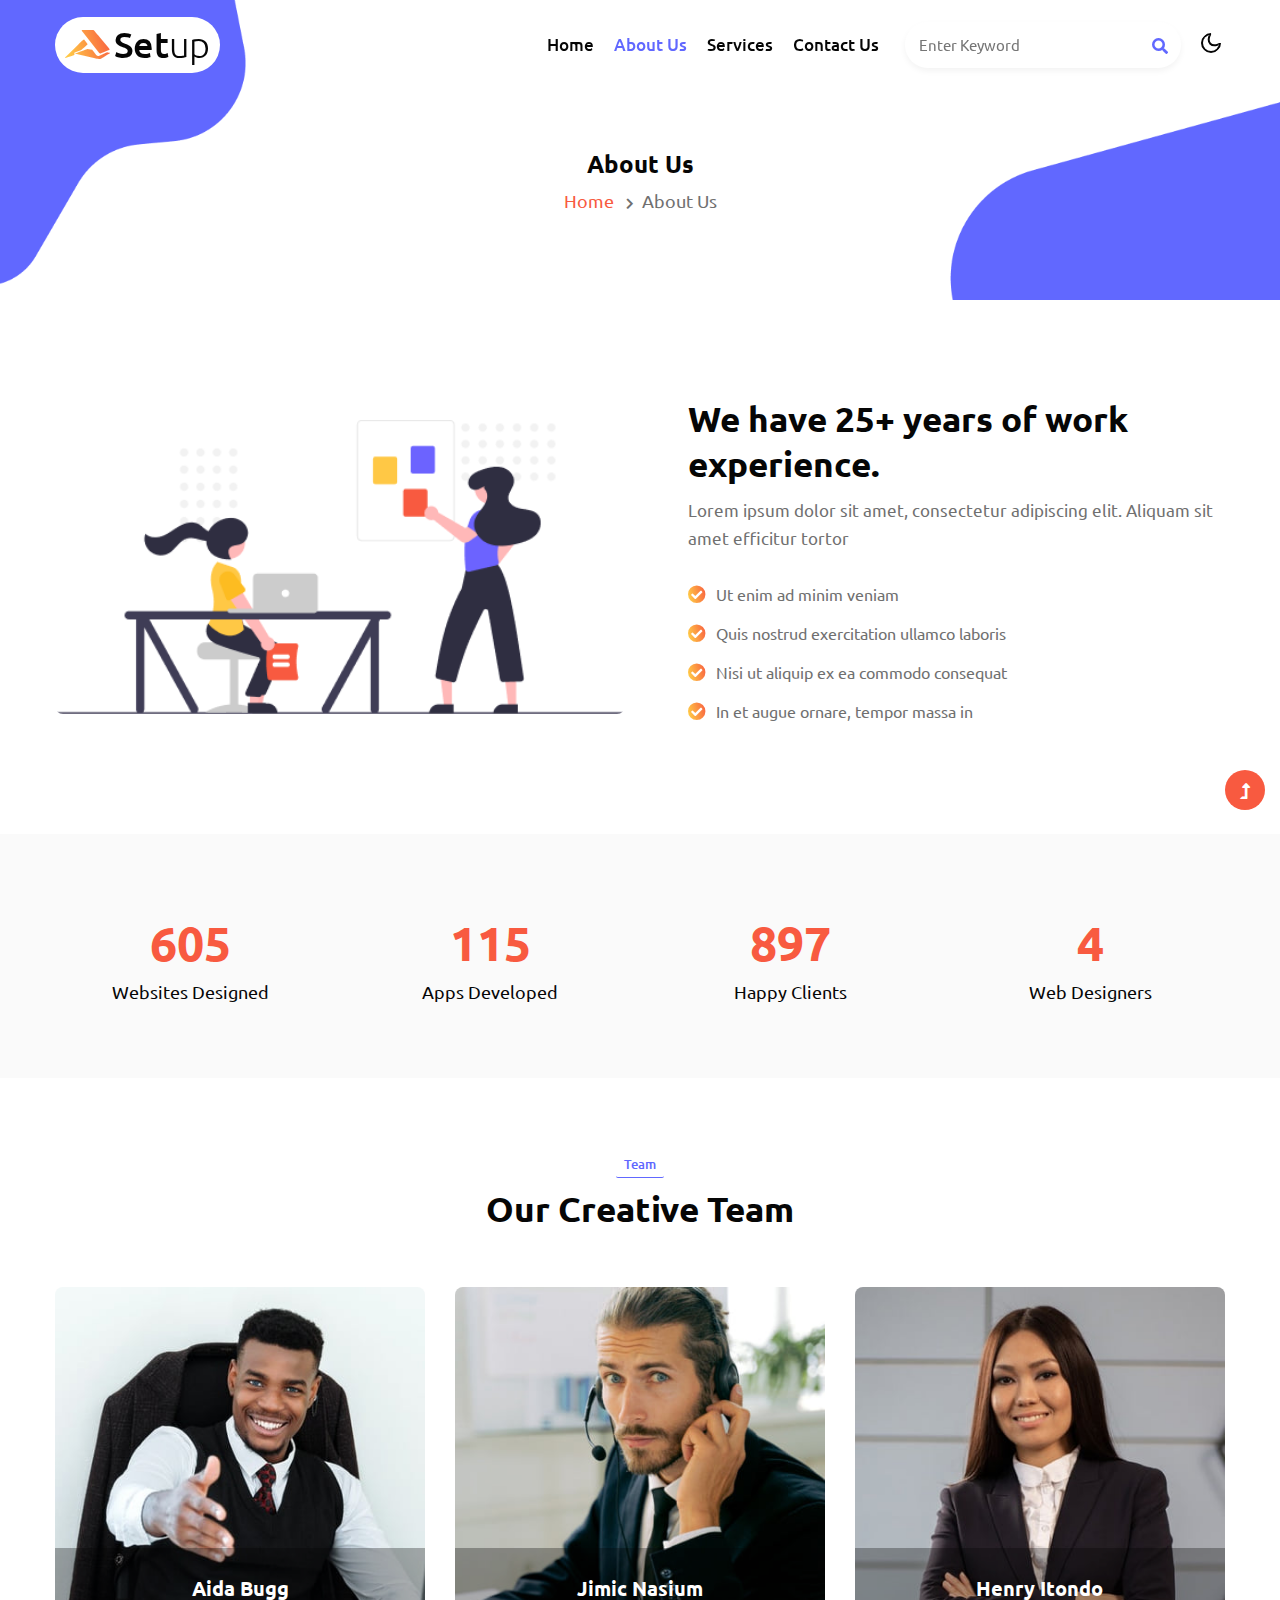
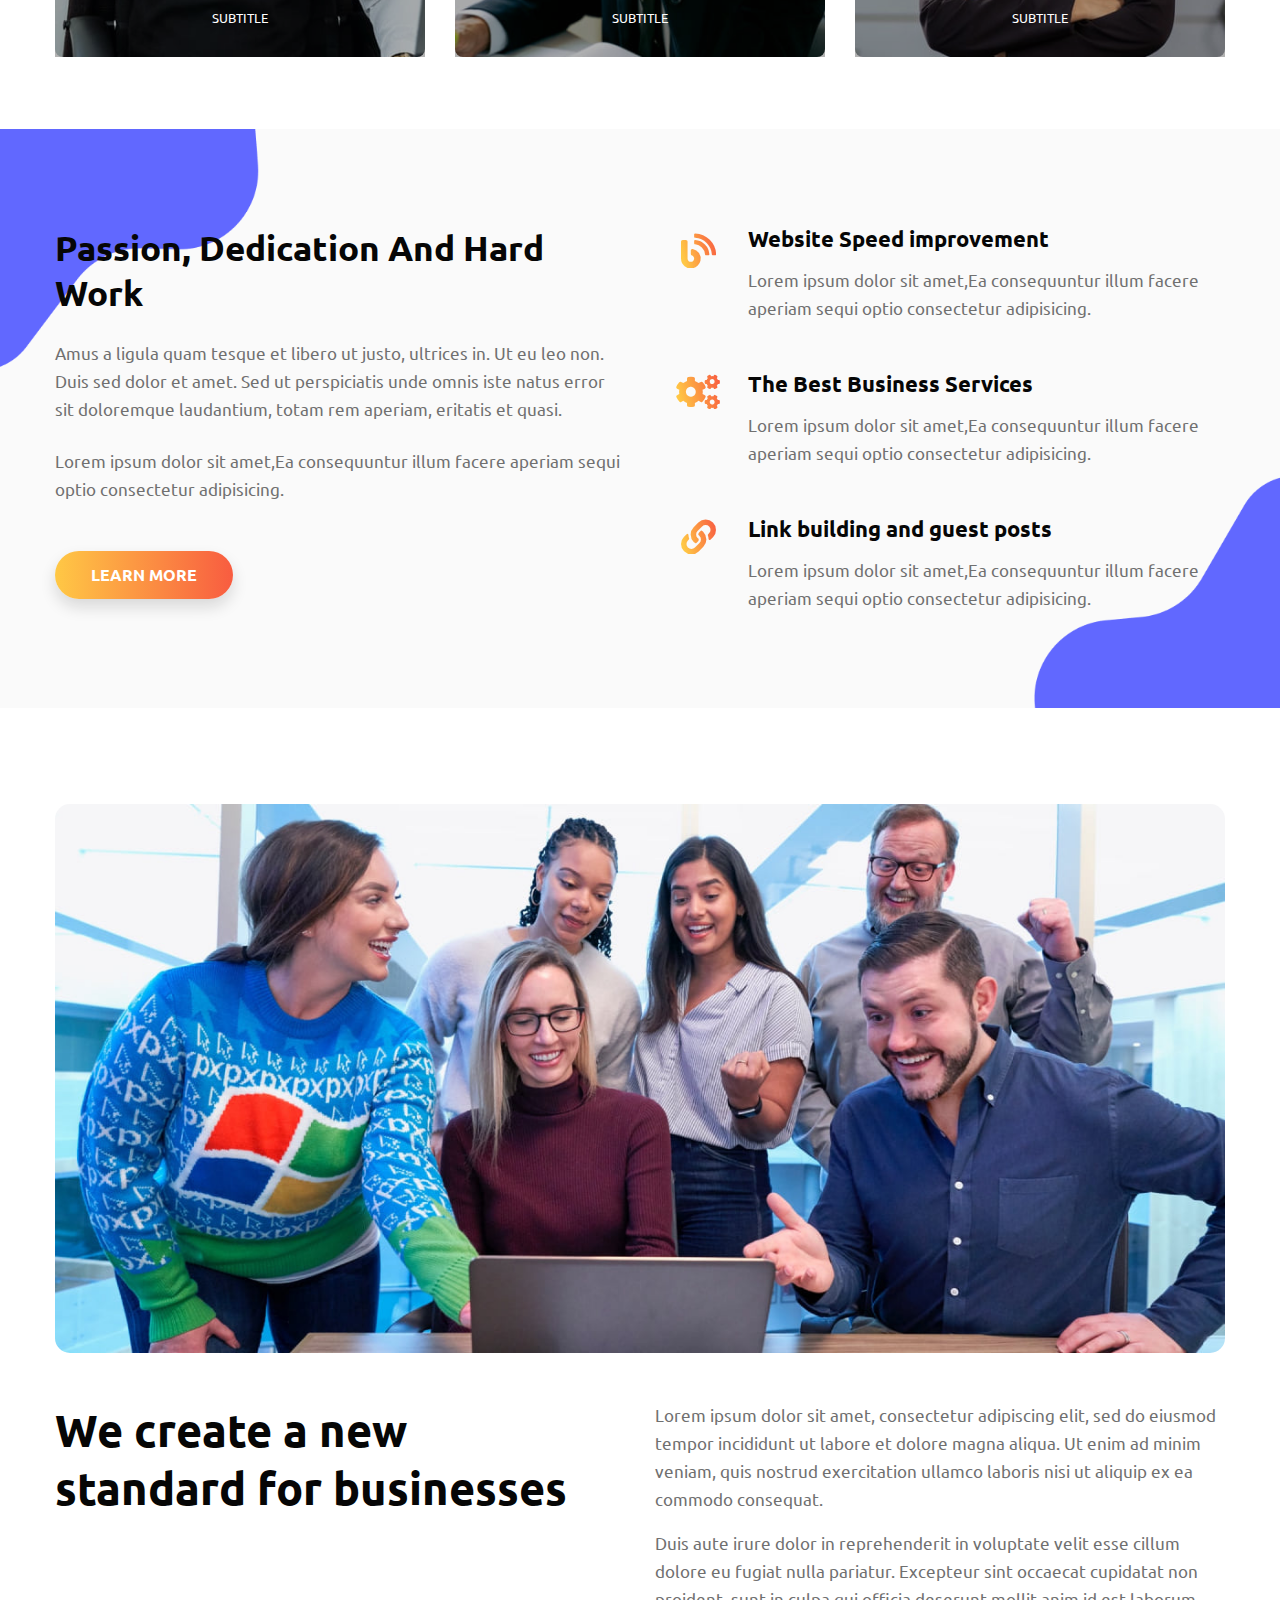
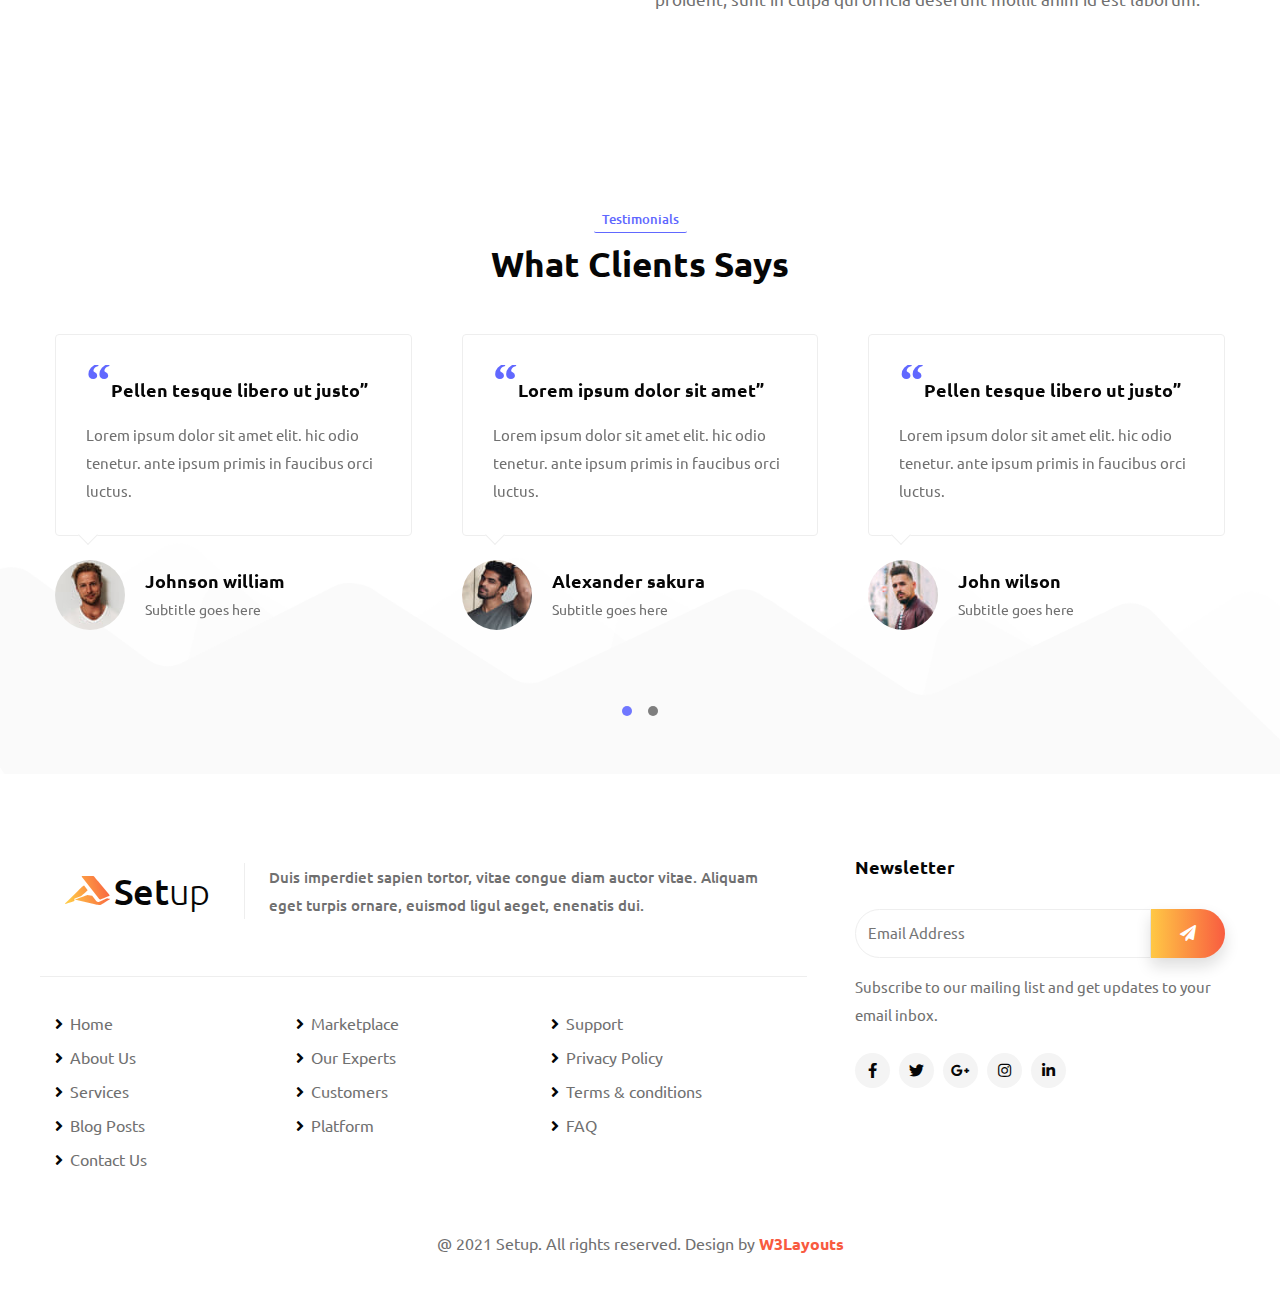
==== about.html @ ec624509 "restructuración, modificaciones y arreglos" ====
<!--
Author: W3layouts
Author URL: http://w3layouts.com
-->
<!doctype html>
<html lang="en">

<head>
    <!-- Required meta tags -->
    <meta charset="utf-8">
    <meta name="viewport" content="width=device-width, initial-scale=1, shrink-to-fit=no">
    <title>Setup - Corporate Category Bootstrap Responsive Web Template - About : W3Layouts</title>
    <!-- google-fonts -->
    <link href="//fonts.googleapis.com/css2?family=Ubuntu:wght@300;400;500;700&display=swap" rel="stylesheet">
    <!-- //google-fonts -->
    <!-- Font-Awesome-Icons-CSS -->
    <link rel="stylesheet" href="assets/css/fontawesome-all.min.css">
    <!-- Template CSS Style link -->
    <link rel="stylesheet" href="assets/css/style-starter.css">
</head>

<body>
    <!--header-->
    <header id="site-header" class="fixed-top">
        <div class="container">
            <nav class="navbar navbar-expand-lg stroke px-0">
                <h1>
                    <a class="navbar-brand" href="index.html">
                        <i class="fab fa-accusoft icon-color mr-1"></i>Set<span>up</span>
                    </a>
                </h1>
                <!-- if logo is image enable this   
    <a class="navbar-brand" href="#index.html">
        <img src="image-path" alt="Your logo" title="Your logo" style="height:35px;" />
    </a> -->
                <button class="navbar-toggler  collapsed bg-gradient" type="button" data-toggle="collapse"
                    data-target="#navbarTogglerDemo02" aria-controls="navbarTogglerDemo02" aria-expanded="false"
                    aria-label="Toggle navigation">
                    <span class="navbar-toggler-icon fa icon-expand fa-bars"></span>
                    <span class="navbar-toggler-icon fa icon-close fa-times"></span>
                </button>

                <div class="collapse navbar-collapse" id="navbarTogglerDemo02">
                    <ul class="navbar-nav ml-lg-auto">
                        <li class="nav-item">
                            <a class="nav-link" href="index.html">Home <span class="sr-only">(current)</span></a>
                        </li>
                        <li class="nav-item active">
                            <a class="nav-link" href="about.html">About Us</a>
                        </li>
                        <li class="nav-item">
                            <a class="nav-link" href="services.html">Services</a>
                        </li>
                        <li class="nav-item">
                            <a class="nav-link" href="contact.html">Contact Us</a>
                        </li>
                        <!-- search button -->
                        <div class="search-right ml-lg-3">
                            <form action="#search" method="GET" class="search-box position-relative">
                                <input type="search" placeholder="Enter Keyword" name="search" required="required"
                                    autofocus="" class="search-popup">
                                <button type="submit" class="btn search-btn"><i class="fa fa-search"
                                        aria-hidden="true"></i></button>
                            </form>
                        </div>
                        <!-- //search button -->
                    </ul>
                </div>
                <!-- //search button -->
                <!-- toggle switch for light and dark theme -->
                <div class="cont-ser-position">
                    <nav class="navigation">
                        <div class="theme-switch-wrapper">
                            <label class="theme-switch" for="checkbox">
                                <input type="checkbox" id="checkbox">
                                <div class="mode-container">
                                    <i class="gg-sun"></i>
                                    <i class="gg-moon"></i>
                                </div>
                            </label>
                        </div>
                    </nav>
                </div>
                <!-- //toggle switch for light and dark theme -->
            </nav>
        </div>
    </header>
    <!--//header-->

    <!-- inner banner -->
    <div class="inner-banner">
        <section class="w3l-breadcrumb">
            <div class="container">
                <h4 class="inner-text-title font-weight-bold mb-2">About Us</h4>
                <ul class="breadcrumbs-custom-path">
                    <li><a href="index.html">Home</a></li>
                    <li class="active"><span class="fa fa-chevron-right mx-2" aria-hidden="true"></span>About Us</li>
                </ul>
            </div>
        </section>
    </div>
    <!-- //inner banner -->

    <!-- about2 section -->
    <section class="w3l-about2 py-5">
        <div class="container py-md-5 py-4">
            <div class="row align-items-center">
                <div class="col-lg-6 about-2-secs-right">
                    <img src="assets/images/about.png" alt="" class="img-fluid img-responsive" />
                </div>
                <div class="col-lg-6 about-2-secs pl-lg-5 mb-lg-0 mb-4">
                    <h3 class="title-big">We have 25+ years of work experience.</h3>
                    <p>Lorem ipsum dolor sit amet, consectetur adipiscing elit. Aliquam sit amet efficitur tortor
                    </p>
                    <ul>
                        <li><span class="fas fa-check-circle icon-color" aria-hidden="true"></span>Ut enim ad minim veniam</li>
                        <li><span class="fas fa-check-circle icon-color" aria-hidden="true"></span>Quis nostrud exercitation
                            ullamco
                            laboris</li>
                        <li><span class="fas fa-check-circle  icon-color" aria-hidden="true"></span>Nisi ut aliquip ex ea commodo
                            consequat</li>
                        <li><span class="fas fa-check-circle icon-color" aria-hidden="true"></span>In et augue ornare, tempor
                            massa in</li>
                    </ul>
                </div>
            </div>
        </div>
    </section>
    <!-- //about2 section -->

    <!-- stats -->
    <section class="w3_stats py-5" id="stats">
        <div class="container py-md-4 py-3">
            <div class="w3-stats">
                <div class="row text-center">
                    <div class="col-md-3 col-6">
                        <div class="counter">
                            <div class="timer count-title count-number" data-to="5100" data-speed="1500"></div>
                            <p class="count-text">Websites Designed</p>
                        </div>
                    </div>
                    <div class="col-md-3 col-6">
                        <div class="counter">
                            <div class="timer count-title count-number" data-to="971" data-speed="1500"></div>
                            <p class="count-text">Apps Developed</p>
                        </div>
                    </div>
                    <div class="col-md-3 col-6 mt-md-0 mt-4">
                        <div class="counter">
                            <div class="timer count-title count-number" data-to="7600" data-speed="1500"></div>
                            <p class="count-text">Happy Clients</p>
                        </div>
                    </div>
                    <div class="col-md-3 col-6 mt-md-0 mt-4">
                        <div class="counter">
                            <div class="timer count-title count-number" data-to="36" data-speed="1500"></div>
                            <p class="count-text">Web Designers</p>
                        </div>
                    </div>
                </div>
            </div>
        </div>
    </section>
    <!-- //stats -->

    <!-- team with grids section -->
    <section class="w3l-content-11-main">
        <div class="content-design-11 py-5">
            <div class="container py-md-4 py-3">
                <div class="text-center mb-sm-5 mb-4">
                    <label class="sub-title mb-2">Team</label>
                    <h3 class="title-big">Our Creative Team</h3>
                </div>
                <div class="row justify-content-center pt-lg-2">
                    <div class="col-md-4 col-sm-6">
                        <div class="position-relative">
                            <img src="assets/images/team1.jpg" class="img-responsive" alt="content-photo">
                            <div class="text-position">
                                <h4><a href="about.html">Aida Bugg</a></h4>
                                <p>Subtitle</p>
                            </div>
                        </div>
                    </div>
                    <div class="col-md-4 col-sm-6 mt-sm-0 mt-4">
                        <div class="position-relative">
                            <img src="assets/images/team3.jpg" class="img-responsive" alt="content-photo">
                            <div class="text-position">
                                <h4><a href="about.html">Jimic Nasium</a></h4>
                                <p>Subtitle</p>
                            </div>
                        </div>
                    </div>
                    <div class="col-md-4 col-sm-6 mt-md-0 mt-4">
                        <div class="position-relative">
                            <img src="assets/images/team2.jpg" class="img-responsive" alt="content-photo">
                            <div class="text-position">
                                <h4><a href="about.html">Henry Itondo</a></h4>
                                <p>Subtitle</p>
                            </div>
                        </div>
                    </div>
                </div>
            </div>
        </div>
    </section>
    <!-- //team with grids section -->

    <!-- image with content section -->
    <section class="w3l-content-4 py-5" id="features">
        <div class="container py-md-5 py-4">
            <div class="row">
                <div class="content-left col-lg-6">
                    <h3 class="title-big">Passion, Dedication And Hard Work</h3>
                    <p class="mt-4">Amus a ligula quam tesque et libero ut justo, ultrices in. Ut eu leo non.
                        Duis sed dolor et amet.
                        Sed ut perspiciatis unde omnis iste natus error sit doloremque laudantium, totam rem aperiam,
                        eritatis et quasi. </p>
                    <p class="mt-4">Lorem ipsum dolor sit amet,Ea consequuntur illum facere aperiam sequi optio
                        consectetur adipisicing.</p>
                    <a class="btn button-style mt-lg-5 mt-4" href="about.html">Learn More </a>
                </div>
                <div class="content-right col-lg-6 pl-lg-4 mt-lg-0 mt-md-5 mt-5 align-self">
                    <div class="row content4-right-grids mb-lg-5 mb-5">
                        <div class="col-2 content4-right-icon">
                            <div class="content4-icon">
                                <span class="fas fa-blog icon-color"></span>
                            </div>
                        </div>
                        <div class="col-10 content4-right-info">
                            <h6><a href="#url">
                                    Website Speed improvement</a>
                            </h6>
                            <p>Lorem ipsum dolor sit amet,Ea consequuntur illum facere aperiam sequi optio
                                consectetur
                                adipisicing.</p>
                        </div>
                    </div>
                    <div class="row content4-right-grids mb-lg-5 mb-5">
                        <div class="col-2 content4-right-icon">
                            <div class="content4-icon">
                                <span class="fa fa-cogs icon-color"></span>
                            </div>
                        </div>
                        <div class="col-10 content4-right-info">
                            <h6><a href="#url">
                                    The Best Business Services</a>
                            </h6>
                            <p>Lorem ipsum dolor sit amet,Ea consequuntur illum facere aperiam sequi optio
                                consectetur
                                adipisicing.</p>
                        </div>
                    </div>
                    <div class="row content4-right-grids">
                        <div class="col-2 content4-right-icon">
                            <div class="content4-icon">
                                <span class="fa fa-link icon-color"></span>
                            </div>
                        </div>
                        <div class="col-10 content4-right-info">
                            <h6><a href="#url">
                                    Link building and guest posts</a>
                            </h6>
                            <p>Lorem ipsum dolor sit amet,Ea consequuntur illum facere aperiam sequi optio
                                consectetur
                                adipisicing.</p>
                        </div>
                    </div>
                </div>
            </div>
        </div>
    </section>
    <!-- //image with content section -->

    <!-- content about -->
    <section class="w3l-content-about py-5">
        <div class="container py-md-5 py-4">
            <img src="assets/images/image.jpg" alt="" class="img-fluid radius-image-full">
            <div class="row mt-sm-5 mt-4">
                <div class="col-lg-6 about-left-inner pr-lg-5">
                    <h3 class="title-main-2 font-weight-bold">We create a new standard for businesses</h3>
                </div>
                <div class="col-lg-6 about-right-inner mt-lg-0 mt-4">
                    <p>Lorem ipsum dolor sit amet, consectetur adipiscing elit, sed do eiusmod tempor
                        incididunt ut labore et dolore magna aliqua. Ut enim ad minim veniam, quis nostrud exercitation
                        ullamco laboris nisi ut aliquip ex ea commodo consequat. </p>
                    <p class="mt-3">Duis aute irure dolor in reprehenderit in voluptate velit esse cillum dolore eu
                        fugiat nulla pariatur. Excepteur sint occaecat cupidatat non proident, sunt in culpa qui officia
                        deserunt mollit anim id est laborum.</p>
                </div>
            </div>
        </div>
    </section>
    <!-- content about -->

    <!-- testimonials section -->
    <section class="w3l-clients py-5" id="testimonials">
        <div class="container py-md-5 py-4">
            <div class="text-center mb-sm-5 mb-4">
                <label class="sub-title mb-2">Testimonials</label>
                <h3 class="title-big">What Clients Says</h3>
            </div>
            <div id="owl-demo2" class="owl-carousel owl-theme pb-5">
                <div class="item">
                    <div class="testimonial-content">
                        <div class="testimonial">
                            <blockquote>
                                <q>Pellen tesque libero ut justo</q>
                            </blockquote>
                            <p>Lorem ipsum dolor sit amet elit. hic odio tenetur. ante ipsum primis in
                                faucibus orci luctus.</p>
                        </div>
                        <div class="bottom-info mt-4">
                            <a class="comment-img" href="#url"><img src="assets/images/testi1.jpg"
                                    class="img-responsive" alt="placeholder image"></a>
                            <div class="people-info align-self">
                                <h3>Johnson william</h3>
                                <p class="identity">Subtitle goes here</p>
                            </div>
                        </div>
                    </div>
                </div>
                <div class="item">
                    <div class="testimonial-content">
                        <div class="testimonial">
                            <blockquote>
                                <q>Lorem ipsum dolor sit amet</q>
                            </blockquote>
                            <p>Lorem ipsum dolor sit amet elit. hic odio tenetur. ante ipsum primis in
                                faucibus orci luctus.</p>
                        </div>
                        <div class="bottom-info mt-4">
                            <a class="comment-img" href="#url"><img src="assets/images/testi2.jpg"
                                    class="img-responsive" alt="placeholder image"></a>
                            <div class="people-info align-self">
                                <h3>Alexander sakura</h3>
                                <p class="identity">Subtitle goes here</p>
                            </div>
                        </div>
                    </div>
                </div>
                <div class="item">
                    <div class="testimonial-content">
                        <div class="testimonial">
                            <blockquote>
                                <q>Pellen tesque libero ut justo</q>
                            </blockquote>
                            <p>Lorem ipsum dolor sit amet elit. hic odio tenetur. ante ipsum primis in
                                faucibus orci luctus.</p>
                        </div>
                        <div class="bottom-info mt-4">
                            <a class="comment-img" href="#url"><img src="assets/images/testi3.jpg"
                                    class="img-responsive" alt="placeholder image"></a>
                            <div class="people-info align-self">
                                <h3>John wilson</h3>
                                <p class="identity">Subtitle goes here</p>
                            </div>
                        </div>
                    </div>
                </div>
                <div class="item">
                    <div class="testimonial-content">
                        <div class="testimonial">
                            <blockquote>
                                <q>Lorem ipsum dolor sit amet</q>
                            </blockquote>
                            <p>Lorem ipsum dolor sit amet elit. hic odio tenetur. ante ipsum primis in
                                faucibus orci luctus.</p>
                        </div>
                        <div class="bottom-info mt-4">
                            <a class="comment-img" href="#url"><img src="assets/images/testi1.jpg"
                                    class="img-responsive" alt="placeholder image"></a>
                            <div class="people-info align-self">
                                <h3>Julia sakura</h3>
                                <p class="identity">Subtitle goes here</p>
                            </div>
                        </div>
                    </div>
                </div>
                <div class="item">
                    <div class="testimonial-content">
                        <div class="testimonial">
                            <blockquote>
                                <q>Pellen tesque libero ut justo</q>
                            </blockquote>
                            <p>Lorem ipsum dolor sit amet elit. hic odio tenetur. ante ipsum primis in
                                faucibus orci luctus.</p>
                        </div>
                        <div class="bottom-info mt-4">
                            <a class="comment-img" href="#url"><img src="assets/images/testi2.jpg"
                                    class="img-responsive" alt="placeholder image"></a>
                            <div class="people-info align-self">
                                <h3>John wilson</h3>
                                <p class="identity">Subtitle goes here</p>
                            </div>
                        </div>
                    </div>
                </div>
                <div class="item">
                    <div class="testimonial-content">
                        <div class="testimonial">
                            <blockquote>
                                <q>Lorem ipsum dolor sit amet.</q>
                            </blockquote>
                            <p>Lorem ipsum dolor sit amet elit. hic odio tenetur. ante ipsum primis in
                                faucibus orci luctus.</p>
                        </div>
                        <div class="bottom-info mt-4">
                            <a class="comment-img" href="#url"><img src="assets/images/testi3.jpg"
                                    class="img-responsive" alt="placeholder image"></a>
                            <div class="people-info align-self">
                                <h3>Julia sakura</h3>
                                <p class="identity">Subtitle goes here</p>
                            </div>
                        </div>
                    </div>
                </div>
            </div>
        </div>
    </section>
    <!-- //testimonials section -->

    <!-- footer -->
    <footer class="w3l-footer-16">
        <div class="w3l-footer-16-main">
            <div class="container">
                <div class="row footer-p">
                    <div class="col-lg-8 mt-lg-0 mt-4 pr-lg-5">
                        <div class="d-sm-flex align-items-center top-footer-content mb-5">
                            <a class="logo d-flex align-items-center" href="index.html"><i class="fab fa-accusoft icon-color mr-1"></i>Set<span>up</span></a>
                            <p class="top-p ml-sm-4 pl-sm-4 mt-sm-0 mt-2">Duis imperdiet sapien tortor, vitae congue
                                diam auctor vitae.
                                Aliquam
                                eget turpis ornare, euismod ligul aeget, enenatis dui. </p>
                        </div>
                        <div class="row footer-grids pt-4">
                            <div class="col-sm-4 col-6 column">
                                <ul class="footer-gd-16">
                                    <li><a href="index.html"><i class="fa fa-angle-right"
                                                aria-hidden="true"></i>Home</a></li>
                                    <li><a href="about.html"><i class="fa fa-angle-right" aria-hidden="true"></i>About
                                            Us</a></li>
                                    <li><a href="#services"><i class="fa fa-angle-right"
                                                aria-hidden="true"></i>Services</a></li>
                                    <li><a href="#blog"><i class="fa fa-angle-right" aria-hidden="true"></i>Blog
                                            Posts</a></li>
                                    <li><a href="contact.html"><i class="fa fa-angle-right"
                                                aria-hidden="true"></i>Contact Us</a></li>
                                </ul>
                            </div>
                            <div class="col-sm-4 col-6 column pl-sm-0">
                                <ul class="footer-gd-16">
                                    <li><a href="#marketplace"><i class="fa fa-angle-right"
                                                aria-hidden="true"></i>Marketplace</a></li>
                                    <li><a href="#experts"><i class="fa fa-angle-right" aria-hidden="true"></i>Our
                                            Experts</a></li>
                                    <li><a href="#customers"><i class="fa fa-angle-right"
                                                aria-hidden="true"></i>Customers</a></li>
                                    <li><a href="#platform"><i class="fa fa-angle-right"
                                                aria-hidden="true"></i>Platform</a></li>
                                </ul>
                            </div>
                            <div class="col-sm-4 col-6 column pl-sm-0">
                                <ul class="footer-gd-16">
                                    <li><a href="#support"><i class="fa fa-angle-right"
                                                aria-hidden="true"></i>Support</a></li>
                                    <li><a href="#privacy"><i class="fa fa-angle-right" aria-hidden="true"></i>Privacy
                                            Policy</a></li>
                                    <li><a href="#terms"><i class="fa fa-angle-right" aria-hidden="true"></i>Terms &
                                            conditions</a></li>
                                    <li><a href="#faq"><i class="fa fa-angle-right" aria-hidden="true"></i>FAQ</a></li>
                                </ul>
                            </div>
                        </div>
                    </div>
                    <div class="col-lg-4 col-md-7 column mt-lg-0 mt-4">
                        <h3>Newsletter </h3>
                        <div class="end-column">
                            <form action="#" class="subscribe" method="post">
                                <input type="email" name="email" placeholder="Email Address" required="">
                                <button class="button-style"><span class="fa fa-paper-plane" aria-hidden="true"></span></button>
                            </form>
                            <p>Subscribe to our mailing list and get updates to your email inbox.</p>
                        </div>
                        <div class="columns-2 mt-4">
                            <ul class="social">
                                <li><a href="#facebook"><span class="fab fa-facebook-f" aria-hidden="true"></span></a>
                                </li>
                                <li><a href="#twitter"><span class="fab fa-twitter" aria-hidden="true"></span></a>
                                </li>
                                <li><a href="#google-plus"><span class="fab fa-google-plus-g"
                                            aria-hidden="true"></span></a>
                                </li>
                                <li><a href="#instagram"><span class="fab fa-instagram" aria-hidden="true"></span></a>
                                </li>
                                <li><a href="#linkedin"><span class="fab fa-linkedin-in" aria-hidden="true"></span></a>
                                </li>
                            </ul>
                        </div>
                    </div>
                </div>
                <div class="below-section mt-5 text-center">
                    <p class="copy-text">@ 2021 Setup. All rights reserved. Design by <a href="https://w3layouts.com/"
                            target="_blank">
                            W3Layouts</a>
                    </p>
                </div>
            </div>
        </div>
    </footer>
    <!-- //footer -->

    <!-- Js scripts -->
    <!-- move top -->
    <button onclick="topFunction()" id="movetop" title="Go to top">
        <span class="fas fa-level-up-alt" aria-hidden="true"></span>
    </button>
    <script>
        // When the user scrolls down 20px from the top of the document, show the button
        window.onscroll = function () {
            scrollFunction()
        };

        function scrollFunction() {
            if (document.body.scrollTop > 20 || document.documentElement.scrollTop > 20) {
                document.getElementById("movetop").style.display = "block";
            } else {
                document.getElementById("movetop").style.display = "none";
            }
        }

        // When the user clicks on the button, scroll to the top of the document
        function topFunction() {
            document.body.scrollTop = 0;
            document.documentElement.scrollTop = 0;
        }
    </script>
    <!-- //move top -->

    <!-- common jquery plugin -->
    <script src="assets/js/jquery-3.3.1.min.js"></script>
    <!-- //common jquery plugin -->

    <!-- owl carousel -->
    <script src="assets/js/owl.carousel.js"></script>
    <!-- script for tesimonials carousel slider -->
    <script>
        $(document).ready(function () {
            $("#owl-demo2").owlCarousel({
                loop: true,
                nav: false,
                margin: 50,
                responsiveClass: true,
                autoplay: true,
                autoplayTimeout: 5000,
                autoplaySpeed: 1000,
                autoplayHoverPause: true,
                responsive: {
                    0: {
                        items: 1,
                        nav: false
                    },
                    736: {
                        items: 1,
                        nav: false
                    },
                    991: {
                        items: 2,
                        margin: 30,
                        nav: false
                    },
                    1080: {
                        items: 3,
                        nav: false
                    }
                }
            })
        })
    </script>
    <!-- //script for tesimonials carousel slider -->
    <!-- //owl carousel -->

    <!-- theme switch js (light and dark)-->
    <script src="assets/js/theme-change.js"></script>
    <script>
        function autoType(elementClass, typingSpeed) {
            var thhis = $(elementClass);
            thhis.css({
                "position": "relative",
                "display": "inline-block"
            });
            thhis.prepend('<div class="cursor" style="right: initial; left:0;"></div>');
            thhis = thhis.find(".text-js");
            var text = thhis.text().trim().split('');
            var amntOfChars = text.length;
            var newString = "";
            thhis.text("|");
            setTimeout(function () {
                thhis.css("opacity", 1);
                thhis.prev().removeAttr("style");
                thhis.text("");
                for (var i = 0; i < amntOfChars; i++) {
                    (function (i, char) {
                        setTimeout(function () {
                            newString += char;
                            thhis.text(newString);
                        }, i * typingSpeed);
                    })(i + 1, text[i]);
                }
            }, 1500);
        }

        $(document).ready(function () {
            // Now to start autoTyping just call the autoType function with the 
            // class of outer div
            // The second paramter is the speed between each letter is typed.   
            autoType(".type-js", 200);
        });
    </script>
    <!-- //theme switch js (light and dark)-->

    <!-- magnific popup -->
    <script src="assets/js/jquery.magnific-popup.min.js"></script>
    <script>
        $(document).ready(function () {
            $('.popup-with-zoom-anim').magnificPopup({
                type: 'inline',

                fixedContentPos: false,
                fixedBgPos: true,

                overflowY: 'auto',

                closeBtnInside: true,
                preloader: false,

                midClick: true,
                removalDelay: 300,
                mainClass: 'my-mfp-zoom-in'
            });

            $('.popup-with-move-anim').magnificPopup({
                type: 'inline',

                fixedContentPos: false,
                fixedBgPos: true,

                overflowY: 'auto',

                closeBtnInside: true,
                preloader: false,

                midClick: true,
                removalDelay: 300,
                mainClass: 'my-mfp-slide-bottom'
            });
        });
    </script>
    <!-- //magnific popup -->

    <!-- MENU-JS -->
    <script>
        $(window).on("scroll", function () {
            var scroll = $(window).scrollTop();

            if (scroll >= 80) {
                $("#site-header").addClass("nav-fixed");
            } else {
                $("#site-header").removeClass("nav-fixed");
            }
        });

        //Main navigation Active Class Add Remove
        $(".navbar-toggler").on("click", function () {
            $("header").toggleClass("active");
        });
        $(document).on("ready", function () {
            if ($(window).width() > 991) {
                $("header").removeClass("active");
            }
            $(window).on("resize", function () {
                if ($(window).width() > 991) {
                    $("header").removeClass("active");
                }
            });
        });
    </script>
    <!-- //MENU-JS -->

    <!-- disable body scroll which navbar is in active -->
    <script>
        $(function () {
            $('.navbar-toggler').click(function () {
                $('body').toggleClass('noscroll');
            })
        });
    </script>
    <!-- //disable body scroll which navbar is in active -->

    <!-- counter for stats -->
    <script src="assets/js/counter.js"></script>
    <!-- //counter for stats -->

    <!--bootstrap-->
    <script src="assets/js/bootstrap.min.js"></script>
    <!-- //bootstrap-->
    <!-- //Js scripts -->
</body>

</html>
---- assets/css/style-starter.css ----
@charset "UTF-8";

/*--
Author: W3layouts
Author URL: http://w3layouts.com
--*/
/*!
 * Bootstrap v4.4.1 (https://getbootstrap.com/)
 * Copyright 2011-2019 The Bootstrap Authors
 * Copyright 2011-2019 Twitter, Inc.
 * Licensed under MIT (https://github.com/twbs/bootstrap/blob/master/LICENSE)
 */
:root {
  --blue: #007bff;
  --indigo: #6610f2;
  --purple: #6f42c1;
  --pink: #e83e8c;
  --red: #dc3545;
  --orange: #fd7e14;
  --yellow: #ffc107;
  --green: #28a745;
  --teal: #20c997;
  --cyan: #17a2b8;
  --white: #fff;
  --gray: #6c757d;
  --gray-dark: #343a40;
  --primary: #ff4c4c;
  --secondary: #e71d36;
  --success: #28a745;
  --info: #17a2b8;
  --warning: #ffc107;
  --danger: #dc3545;
  --light: #f8f9fa;
  --dark: #343a40;
  --breakpoint-xs: 0;
  --breakpoint-sm: 576px;
  --breakpoint-md: 768px;
  --breakpoint-lg: 992px;
  --breakpoint-xl: 1200px;
  --font-family-sans-serif: -apple-system, BlinkMacSystemFont, "Segoe UI", Roboto, "Helvetica Neue", Arial, "Noto Sans", sans-serif, "Apple Color Emoji", "Segoe UI Emoji", "Segoe UI Symbol", "Noto Color Emoji";
  --font-family-monospace: SFMono-Regular, Menlo, Monaco, Consolas, "Liberation Mono", "Courier New", monospace;
}

*,
*::before,
*::after {
  box-sizing: border-box;
}

html {
  font-family: sans-serif;
  line-height: 1.15;
  -webkit-text-size-adjust: 100%;
  -webkit-tap-highlight-color: rgba(0, 0, 0, 0);
}

article,
aside,
figcaption,
figure,
footer,
header,
hgroup,
main,
nav,
section {
  display: block;
}

body {
  margin: 0;
  font-family: -apple-system, BlinkMacSystemFont, "Segoe UI", Roboto, "Helvetica Neue", Arial, "Noto Sans", sans-serif, "Apple Color Emoji", "Segoe UI Emoji", "Segoe UI Symbol", "Noto Color Emoji";
  font-size: 1rem;
  font-weight: 400;
  line-height: 1.5;
  color: #212529;
  text-align: left;
  background-color: #fff;
}

[tabindex="-1"]:focus:not(:focus-visible) {
  outline: 0 !important;
}

hr {
  box-sizing: content-box;
  height: 0;
  overflow: visible;
}

h1,
h2,
h3,
h4,
h5,
h6 {
  margin-top: 0;
  margin-bottom: 0.5rem;
}

p {
  margin-top: 0;
  margin-bottom: 1rem;
}

abbr[title],
abbr[data-original-title] {
  text-decoration: underline;
  -webkit-text-decoration: underline dotted;
  text-decoration: underline dotted;
  cursor: help;
  border-bottom: 0;
  -webkit-text-decoration-skip-ink: none;
  text-decoration-skip-ink: none;
}

address {
  margin-bottom: 1rem;
  font-style: normal;
  line-height: inherit;
}

ol,
ul,
dl {
  margin-top: 0;
  margin-bottom: 1rem;
}

ol ol,
ul ul,
ol ul,
ul ol {
  margin-bottom: 0;
}

dt {
  font-weight: 600;
}

dd {
  margin-bottom: .5rem;
  margin-left: 0;
}

blockquote {
  margin: 0 0 1rem;
}

b,
strong {
  font-weight: bolder;
}

small {
  font-size: 80%;
}

sub,
sup {
  position: relative;
  font-size: 75%;
  line-height: 0;
  vertical-align: baseline;
}

sub {
  bottom: -.25em;
}

sup {
  top: -.5em;
}

a {
  color: var(--font-color);
  text-decoration: none;
  background-color: transparent;
}

a:hover {
  color: var(--primary-color);
  text-decoration: underline;
}

a:not([href]) {
  color: inherit;
  text-decoration: none;
}

a:not([href]):hover {
  color: inherit;
  text-decoration: none;
}

pre,
code,
kbd,
samp {
  font-family: SFMono-Regular, Menlo, Monaco, Consolas, "Liberation Mono", "Courier New", monospace;
  font-size: 1em;
}

pre {
  margin-top: 0;
  margin-bottom: 1rem;
  overflow: auto;
}

figure {
  margin: 0 0 1rem;
}

img {
  vertical-align: middle;
  border-style: none;
}

svg {
  overflow: hidden;
  vertical-align: middle;
}

table {
  border-collapse: collapse;
}

caption {
  padding-top: 0.75rem;
  padding-bottom: 0.75rem;
  color: #6c757d;
  text-align: left;
  caption-side: bottom;
}

th {
  text-align: inherit;
}

label {
  display: inline-block;
  margin-bottom: 0.5rem;
}

button {
  border-radius: 0;
}

button:focus {
  outline: 1px dotted;
  outline: 5px auto -webkit-focus-ring-color;
}

input,
button,
select,
optgroup,
textarea {
  margin: 0;
  font-family: inherit;
  font-size: inherit;
  line-height: inherit;
}

button,
input {
  overflow: visible;
}

button,
select {
  text-transform: none;
}

select {
  word-wrap: normal;
}

button,
[type="button"],
[type="reset"],
[type="submit"] {
  -webkit-appearance: button;
}

button:not(:disabled),
[type="button"]:not(:disabled),
[type="reset"]:not(:disabled),
[type="submit"]:not(:disabled) {
  cursor: pointer;
}

button::-moz-focus-inner,
[type="button"]::-moz-focus-inner,
[type="reset"]::-moz-focus-inner,
[type="submit"]::-moz-focus-inner {
  padding: 0;
  border-style: none;
}

input[type="radio"],
input[type="checkbox"] {
  box-sizing: border-box;
  padding: 0;
}

input[type="date"],
input[type="time"],
input[type="datetime-local"],
input[type="month"] {
  -webkit-appearance: listbox;
}

textarea {
  overflow: auto;
  resize: vertical;
}

fieldset {
  min-width: 0;
  padding: 0;
  margin: 0;
  border: 0;
}

legend {
  display: block;
  width: 100%;
  max-width: 100%;
  padding: 0;
  margin-bottom: .5rem;
  font-size: 1.5rem;
  line-height: inherit;
  color: inherit;
  white-space: normal;
}

@media (max-width: 1200px) {
  legend {
    font-size: calc(1.275rem + 0.3vw);
  }
}

progress {
  vertical-align: baseline;
}

[type="number"]::-webkit-inner-spin-button,
[type="number"]::-webkit-outer-spin-button {
  height: auto;
}

[type="search"] {
  outline-offset: -2px;
  -webkit-appearance: none;
}

[type="search"]::-webkit-search-decoration {
  -webkit-appearance: none;
}

::-webkit-file-upload-button {
  font: inherit;
  -webkit-appearance: button;
}

output {
  display: inline-block;
}

summary {
  display: list-item;
  cursor: pointer;
}

template {
  display: none;
}

[hidden] {
  display: none !important;
}

h1,
h2,
h3,
h4,
h5,
h6,
.h1,
.h2,
.h3,
.h4,
.h5,
.h6 {
  margin-bottom: 0.5rem;
  font-weight: 400;
  line-height: 28px;
}

h1,
.h1 {
  font-size: 2.5rem;
}

@media (max-width: 1200px) {

  h1,
  .h1 {
    font-size: calc(1.375rem + 1.5vw);
  }
}

h2,
.h2 {
  font-size: 2rem;
}

@media (max-width: 1200px) {

  h2,
  .h2 {
    font-size: calc(1.325rem + 0.9vw);
  }
}

h3,
.h3 {
  font-size: 1.75rem;
}

@media (max-width: 1200px) {

  h3,
  .h3 {
    font-size: calc(1.3rem + 0.6vw);
  }
}

h4,
.h4 {
  font-size: 1.5rem;
}

@media (max-width: 1200px) {

  h4,
  .h4 {
    font-size: calc(1.275rem + 0.3vw);
  }
}

h5,
.h5 {
  font-size: 1.25rem;
}

h6,
.h6 {
  font-size: 1rem;
}

.lead {
  font-size: 1.25rem;
  font-weight: 300;
}

.display-1 {
  font-size: 6rem;
  font-weight: 300;
  line-height: 1.2;
}

@media (max-width: 1200px) {
  .display-1 {
    font-size: calc(1.725rem + 5.7vw);
  }
}

.display-2 {
  font-size: 5.5rem;
  font-weight: 300;
  line-height: 1.2;
}

@media (max-width: 1200px) {
  .display-2 {
    font-size: calc(1.675rem + 5.1vw);
  }
}

.display-3 {
  font-size: 4.5rem;
  font-weight: 300;
  line-height: 1.2;
}

@media (max-width: 1200px) {
  .display-3 {
    font-size: calc(1.575rem + 3.9vw);
  }
}

.display-4 {
  font-size: 3.5rem;
  font-weight: 300;
  line-height: 1.2;
}

@media (max-width: 1200px) {
  .display-4 {
    font-size: calc(1.475rem + 2.7vw);
  }
}

hr {
  margin-top: 1rem;
  margin-bottom: 1rem;
  border: 0;
  border-top: 1px solid rgba(0, 0, 0, 0.1);
}

small,
.small {
  font-size: 80%;
  font-weight: 400;
}

mark,
.mark {
  padding: 0.2em;
  background-color: #fcf8e3;
}

.list-unstyled {
  padding-left: 0;
  list-style: none;
}

.list-inline {
  padding-left: 0;
  list-style: none;
}

.list-inline-item {
  display: inline-block;
}

.list-inline-item:not(:last-child) {
  margin-right: 0.5rem;
}

.initialism {
  font-size: 90%;
  text-transform: uppercase;
}

.blockquote {
  margin-bottom: 1rem;
  font-size: 1.25rem;
}

.blockquote-footer {
  display: block;
  font-size: 80%;
  color: #6c757d;
}

.blockquote-footer::before {
  content: "\2014\00A0";
}

.img-fluid {
  max-width: 100%;
  height: auto;
}

.img-thumbnail {
  padding: 0.25rem;
  background-color: #fff;
  border: 1px solid #dee2e6;
  border-radius: 0.25rem;
  max-width: 100%;
  height: auto;
}

.figure {
  display: inline-block;
}

.figure-img {
  margin-bottom: 0.5rem;
  line-height: 1;
}

.figure-caption {
  font-size: 90%;
  color: #6c757d;
}

code {
  font-size: 87.5%;
  color: #e83e8c;
  word-wrap: break-word;
}

a>code {
  color: inherit;
}

kbd {
  padding: 0.2rem 0.4rem;
  font-size: 87.5%;
  color: #fff;
  background-color: #212529;
  border-radius: 0.2rem;
}

kbd kbd {
  padding: 0;
  font-size: 100%;
  font-weight: 600;
}

pre {
  display: block;
  font-size: 87.5%;
  color: #212529;
}

pre code {
  font-size: inherit;
  color: inherit;
  word-break: normal;
}

.pre-scrollable {
  max-height: 340px;
  overflow-y: scroll;
}

.container {
  width: 100%;
  padding-right: 15px;
  padding-left: 15px;
  margin-right: auto;
  margin-left: auto;
}

@media (min-width: 576px) {
  .container {
    max-width: 540px;
  }
}

@media (min-width: 768px) {
  .container {
    max-width: 720px;
  }
}

@media (min-width: 992px) {
  .container {
    max-width: 960px;
  }
}

@media (min-width: 1200px) {
  .container {
    max-width: 1140px;
  }
}

.container-fluid,
.container-sm,
.container-md,
.container-lg,
.container-xl {
  width: 100%;
  padding-right: 15px;
  padding-left: 15px;
  margin-right: auto;
  margin-left: auto;
}

@media (min-width: 576px) {

  .container,
  .container-sm {
    max-width: 540px;
  }
}

@media (min-width: 768px) {

  .container,
  .container-sm,
  .container-md {
    max-width: 720px;
  }
}

@media (min-width: 992px) {

  .container,
  .container-sm,
  .container-md,
  .container-lg {
    max-width: 960px;
  }
}

@media (min-width: 1200px) {

  .container,
  .container-sm,
  .container-md,
  .container-lg,
  .container-xl {
    max-width: 1140px;
  }
}

.row {
  display: flex;
  flex-wrap: wrap;
  margin-right: -15px;
  margin-left: -15px;
}

.no-gutters {
  margin-right: 0;
  margin-left: 0;
}

.no-gutters>.col,
.no-gutters>[class*="col-"] {
  padding-right: 0;
  padding-left: 0;
}

.col-1,
.col-2,
.col-3,
.col-4,
.col-5,
.col-6,
.col-7,
.col-8,
.col-9,
.col-10,
.col-11,
.col-12,
.col,
.col-auto,
.col-sm-1,
.col-sm-2,
.col-sm-3,
.col-sm-4,
.col-sm-5,
.col-sm-6,
.col-sm-7,
.col-sm-8,
.col-sm-9,
.col-sm-10,
.col-sm-11,
.col-sm-12,
.col-sm,
.col-sm-auto,
.col-md-1,
.col-md-2,
.col-md-3,
.col-md-4,
.col-md-5,
.col-md-6,
.col-md-7,
.col-md-8,
.col-md-9,
.col-md-10,
.col-md-11,
.col-md-12,
.col-md,
.col-md-auto,
.col-lg-1,
.col-lg-2,
.col-lg-3,
.col-lg-4,
.col-lg-5,
.col-lg-6,
.col-lg-7,
.col-lg-8,
.col-lg-9,
.col-lg-10,
.col-lg-11,
.col-lg-12,
.col-lg,
.col-lg-auto,
.col-xl-1,
.col-xl-2,
.col-xl-3,
.col-xl-4,
.col-xl-5,
.col-xl-6,
.col-xl-7,
.col-xl-8,
.col-xl-9,
.col-xl-10,
.col-xl-11,
.col-xl-12,
.col-xl,
.col-xl-auto {
  position: relative;
  width: 100%;
  padding-right: 15px;
  padding-left: 15px;
}

.col {
  flex-basis: 0;
  flex-grow: 1;
  max-width: 100%;
}

.row-cols-1>* {
  flex: 0 0 100%;
  max-width: 100%;
}

.row-cols-2>* {
  flex: 0 0 50%;
  max-width: 50%;
}

.row-cols-3>* {
  flex: 0 0 33.33333%;
  max-width: 33.33333%;
}

.row-cols-4>* {
  flex: 0 0 25%;
  max-width: 25%;
}

.row-cols-5>* {
  flex: 0 0 20%;
  max-width: 20%;
}

.row-cols-6>* {
  flex: 0 0 16.66667%;
  max-width: 16.66667%;
}

.col-auto {
  flex: 0 0 auto;
  width: auto;
  max-width: 100%;
}

.col-1 {
  flex: 0 0 8.33333%;
  max-width: 8.33333%;
}

.col-2 {
  flex: 0 0 16.66667%;
  max-width: 16.66667%;
}

.col-3 {
  flex: 0 0 25%;
  max-width: 25%;
}

.col-4 {
  flex: 0 0 33.33333%;
  max-width: 33.33333%;
}

.col-5 {
  flex: 0 0 41.66667%;
  max-width: 41.66667%;
}

.col-6 {
  flex: 0 0 50%;
  max-width: 50%;
}

.col-7 {
  flex: 0 0 58.33333%;
  max-width: 58.33333%;
}

.col-8 {
  flex: 0 0 66.66667%;
  max-width: 66.66667%;
}

.col-9 {
  flex: 0 0 75%;
  max-width: 75%;
}

.col-10 {
  flex: 0 0 83.33333%;
  max-width: 83.33333%;
}

.col-11 {
  flex: 0 0 91.66667%;
  max-width: 91.66667%;
}

.col-12 {
  flex: 0 0 100%;
  max-width: 100%;
}

.order-first {
  order: -1;
}

.order-last {
  order: 13;
}

.order-0 {
  order: 0;
}

.order-1 {
  order: 1;
}

.order-2 {
  order: 2;
}

.order-3 {
  order: 3;
}

.order-4 {
  order: 4;
}

.order-5 {
  order: 5;
}

.order-6 {
  order: 6;
}

.order-7 {
  order: 7;
}

.order-8 {
  order: 8;
}

.order-9 {
  order: 9;
}

.order-10 {
  order: 10;
}

.order-11 {
  order: 11;
}

.order-12 {
  order: 12;
}

.offset-1 {
  margin-left: 8.33333%;
}

.offset-2 {
  margin-left: 16.66667%;
}

.offset-3 {
  margin-left: 25%;
}

.offset-4 {
  margin-left: 33.33333%;
}

.offset-5 {
  margin-left: 41.66667%;
}

.offset-6 {
  margin-left: 50%;
}

.offset-7 {
  margin-left: 58.33333%;
}

.offset-8 {
  margin-left: 66.66667%;
}

.offset-9 {
  margin-left: 75%;
}

.offset-10 {
  margin-left: 83.33333%;
}

.offset-11 {
  margin-left: 91.66667%;
}

@media (min-width: 576px) {
  .col-sm {
    flex-basis: 0;
    flex-grow: 1;
    max-width: 100%;
  }

  .row-cols-sm-1>* {
    flex: 0 0 100%;
    max-width: 100%;
  }

  .row-cols-sm-2>* {
    flex: 0 0 50%;
    max-width: 50%;
  }

  .row-cols-sm-3>* {
    flex: 0 0 33.33333%;
    max-width: 33.33333%;
  }

  .row-cols-sm-4>* {
    flex: 0 0 25%;
    max-width: 25%;
  }

  .row-cols-sm-5>* {
    flex: 0 0 20%;
    max-width: 20%;
  }

  .row-cols-sm-6>* {
    flex: 0 0 16.66667%;
    max-width: 16.66667%;
  }

  .col-sm-auto {
    flex: 0 0 auto;
    width: auto;
    max-width: 100%;
  }

  .col-sm-1 {
    flex: 0 0 8.33333%;
    max-width: 8.33333%;
  }

  .col-sm-2 {
    flex: 0 0 16.66667%;
    max-width: 16.66667%;
  }

  .col-sm-3 {
    flex: 0 0 25%;
    max-width: 25%;
  }

  .col-sm-4 {
    flex: 0 0 33.33333%;
    max-width: 33.33333%;
  }

  .col-sm-5 {
    flex: 0 0 41.66667%;
    max-width: 41.66667%;
  }

  .col-sm-6 {
    flex: 0 0 50%;
    max-width: 50%;
  }

  .col-sm-7 {
    flex: 0 0 58.33333%;
    max-width: 58.33333%;
  }

  .col-sm-8 {
    flex: 0 0 66.66667%;
    max-width: 66.66667%;
  }

  .col-sm-9 {
    flex: 0 0 75%;
    max-width: 75%;
  }

  .col-sm-10 {
    flex: 0 0 83.33333%;
    max-width: 83.33333%;
  }

  .col-sm-11 {
    flex: 0 0 91.66667%;
    max-width: 91.66667%;
  }

  .col-sm-12 {
    flex: 0 0 100%;
    max-width: 100%;
  }

  .order-sm-first {
    order: -1;
  }

  .order-sm-last {
    order: 13;
  }

  .order-sm-0 {
    order: 0;
  }

  .order-sm-1 {
    order: 1;
  }

  .order-sm-2 {
    order: 2;
  }

  .order-sm-3 {
    order: 3;
  }

  .order-sm-4 {
    order: 4;
  }

  .order-sm-5 {
    order: 5;
  }

  .order-sm-6 {
    order: 6;
  }

  .order-sm-7 {
    order: 7;
  }

  .order-sm-8 {
    order: 8;
  }

  .order-sm-9 {
    order: 9;
  }

  .order-sm-10 {
    order: 10;
  }

  .order-sm-11 {
    order: 11;
  }

  .order-sm-12 {
    order: 12;
  }

  .offset-sm-0 {
    margin-left: 0;
  }

  .offset-sm-1 {
    margin-left: 8.33333%;
  }

  .offset-sm-2 {
    margin-left: 16.66667%;
  }

  .offset-sm-3 {
    margin-left: 25%;
  }

  .offset-sm-4 {
    margin-left: 33.33333%;
  }

  .offset-sm-5 {
    margin-left: 41.66667%;
  }

  .offset-sm-6 {
    margin-left: 50%;
  }

  .offset-sm-7 {
    margin-left: 58.33333%;
  }

  .offset-sm-8 {
    margin-left: 66.66667%;
  }

  .offset-sm-9 {
    margin-left: 75%;
  }

  .offset-sm-10 {
    margin-left: 83.33333%;
  }

  .offset-sm-11 {
    margin-left: 91.66667%;
  }
}

@media (min-width: 768px) {
  .col-md {
    flex-basis: 0;
    flex-grow: 1;
    max-width: 100%;
  }

  .row-cols-md-1>* {
    flex: 0 0 100%;
    max-width: 100%;
  }

  .row-cols-md-2>* {
    flex: 0 0 50%;
    max-width: 50%;
  }

  .row-cols-md-3>* {
    flex: 0 0 33.33333%;
    max-width: 33.33333%;
  }

  .row-cols-md-4>* {
    flex: 0 0 25%;
    max-width: 25%;
  }

  .row-cols-md-5>* {
    flex: 0 0 20%;
    max-width: 20%;
  }

  .row-cols-md-6>* {
    flex: 0 0 16.66667%;
    max-width: 16.66667%;
  }

  .col-md-auto {
    flex: 0 0 auto;
    width: auto;
    max-width: 100%;
  }

  .col-md-1 {
    flex: 0 0 8.33333%;
    max-width: 8.33333%;
  }

  .col-md-2 {
    flex: 0 0 16.66667%;
    max-width: 16.66667%;
  }

  .col-md-3 {
    flex: 0 0 25%;
    max-width: 25%;
  }

  .col-md-4 {
    flex: 0 0 33.33333%;
    max-width: 33.33333%;
  }

  .col-md-5 {
    flex: 0 0 41.66667%;
    max-width: 41.66667%;
  }

  .col-md-6 {
    flex: 0 0 50%;
    max-width: 50%;
  }

  .col-md-7 {
    flex: 0 0 58.33333%;
    max-width: 58.33333%;
  }

  .col-md-8 {
    flex: 0 0 66.66667%;
    max-width: 66.66667%;
  }

  .col-md-9 {
    flex: 0 0 75%;
    max-width: 75%;
  }

  .col-md-10 {
    flex: 0 0 83.33333%;
    max-width: 83.33333%;
  }

  .col-md-11 {
    flex: 0 0 91.66667%;
    max-width: 91.66667%;
  }

  .col-md-12 {
    flex: 0 0 100%;
    max-width: 100%;
  }

  .order-md-first {
    order: -1;
  }

  .order-md-last {
    order: 13;
  }

  .order-md-0 {
    order: 0;
  }

  .order-md-1 {
    order: 1;
  }

  .order-md-2 {
    order: 2;
  }

  .order-md-3 {
    order: 3;
  }

  .order-md-4 {
    order: 4;
  }

  .order-md-5 {
    order: 5;
  }

  .order-md-6 {
    order: 6;
  }

  .order-md-7 {
    order: 7;
  }

  .order-md-8 {
    order: 8;
  }

  .order-md-9 {
    order: 9;
  }

  .order-md-10 {
    order: 10;
  }

  .order-md-11 {
    order: 11;
  }

  .order-md-12 {
    order: 12;
  }

  .offset-md-0 {
    margin-left: 0;
  }

  .offset-md-1 {
    margin-left: 8.33333%;
  }

  .offset-md-2 {
    margin-left: 16.66667%;
  }

  .offset-md-3 {
    margin-left: 25%;
  }

  .offset-md-4 {
    margin-left: 33.33333%;
  }

  .offset-md-5 {
    margin-left: 41.66667%;
  }

  .offset-md-6 {
    margin-left: 50%;
  }

  .offset-md-7 {
    margin-left: 58.33333%;
  }

  .offset-md-8 {
    margin-left: 66.66667%;
  }

  .offset-md-9 {
    margin-left: 75%;
  }

  .offset-md-10 {
    margin-left: 83.33333%;
  }

  .offset-md-11 {
    margin-left: 91.66667%;
  }
}

@media (min-width: 992px) {
  .col-lg {
    flex-basis: 0;
    flex-grow: 1;
    max-width: 100%;
  }

  .row-cols-lg-1>* {
    flex: 0 0 100%;
    max-width: 100%;
  }

  .row-cols-lg-2>* {
    flex: 0 0 50%;
    max-width: 50%;
  }

  .row-cols-lg-3>* {
    flex: 0 0 33.33333%;
    max-width: 33.33333%;
  }

  .row-cols-lg-4>* {
    flex: 0 0 25%;
    max-width: 25%;
  }

  .row-cols-lg-5>* {
    flex: 0 0 20%;
    max-width: 20%;
  }

  .row-cols-lg-6>* {
    flex: 0 0 16.66667%;
    max-width: 16.66667%;
  }

  .col-lg-auto {
    flex: 0 0 auto;
    width: auto;
    max-width: 100%;
  }

  .col-lg-1 {
    flex: 0 0 8.33333%;
    max-width: 8.33333%;
  }

  .col-lg-2 {
    flex: 0 0 16.66667%;
    max-width: 16.66667%;
  }

  .col-lg-3 {
    flex: 0 0 25%;
    max-width: 25%;
  }

  .col-lg-4 {
    flex: 0 0 33.33333%;
    max-width: 33.33333%;
  }

  .col-lg-5 {
    flex: 0 0 41.66667%;
    max-width: 41.66667%;
  }

  .col-lg-6 {
    flex: 0 0 50%;
    max-width: 50%;
  }

  .col-lg-7 {
    flex: 0 0 58.33333%;
    max-width: 58.33333%;
  }

  .col-lg-8 {
    flex: 0 0 66.66667%;
    max-width: 66.66667%;
  }

  .col-lg-9 {
    flex: 0 0 75%;
    max-width: 75%;
  }

  .col-lg-10 {
    flex: 0 0 83.33333%;
    max-width: 83.33333%;
  }

  .col-lg-11 {
    flex: 0 0 91.66667%;
    max-width: 91.66667%;
  }

  .col-lg-12 {
    flex: 0 0 100%;
    max-width: 100%;
  }

  .order-lg-first {
    order: -1;
  }

  .order-lg-last {
    order: 13;
  }

  .order-lg-0 {
    order: 0;
  }

  .order-lg-1 {
    order: 1;
  }

  .order-lg-2 {
    order: 2;
  }

  .order-lg-3 {
    order: 3;
  }

  .order-lg-4 {
    order: 4;
  }

  .order-lg-5 {
    order: 5;
  }

  .order-lg-6 {
    order: 6;
  }

  .order-lg-7 {
    order: 7;
  }

  .order-lg-8 {
    order: 8;
  }

  .order-lg-9 {
    order: 9;
  }

  .order-lg-10 {
    order: 10;
  }

  .order-lg-11 {
    order: 11;
  }

  .order-lg-12 {
    order: 12;
  }

  .offset-lg-0 {
    margin-left: 0;
  }

  .offset-lg-1 {
    margin-left: 8.33333%;
  }

  .offset-lg-2 {
    margin-left: 16.66667%;
  }

  .offset-lg-3 {
    margin-left: 25%;
  }

  .offset-lg-4 {
    margin-left: 33.33333%;
  }

  .offset-lg-5 {
    margin-left: 41.66667%;
  }

  .offset-lg-6 {
    margin-left: 50%;
  }

  .offset-lg-7 {
    margin-left: 58.33333%;
  }

  .offset-lg-8 {
    margin-left: 66.66667%;
  }

  .offset-lg-9 {
    margin-left: 75%;
  }

  .offset-lg-10 {
    margin-left: 83.33333%;
  }

  .offset-lg-11 {
    margin-left: 91.66667%;
  }
}

@media (min-width: 1200px) {
  .col-xl {
    flex-basis: 0;
    flex-grow: 1;
    max-width: 100%;
  }

  .row-cols-xl-1>* {
    flex: 0 0 100%;
    max-width: 100%;
  }

  .row-cols-xl-2>* {
    flex: 0 0 50%;
    max-width: 50%;
  }

  .row-cols-xl-3>* {
    flex: 0 0 33.33333%;
    max-width: 33.33333%;
  }

  .row-cols-xl-4>* {
    flex: 0 0 25%;
    max-width: 25%;
  }

  .row-cols-xl-5>* {
    flex: 0 0 20%;
    max-width: 20%;
  }

  .row-cols-xl-6>* {
    flex: 0 0 16.66667%;
    max-width: 16.66667%;
  }

  .col-xl-auto {
    flex: 0 0 auto;
    width: auto;
    max-width: 100%;
  }

  .col-xl-1 {
    flex: 0 0 8.33333%;
    max-width: 8.33333%;
  }

  .col-xl-2 {
    flex: 0 0 16.66667%;
    max-width: 16.66667%;
  }

  .col-xl-3 {
    flex: 0 0 25%;
    max-width: 25%;
  }

  .col-xl-4 {
    flex: 0 0 33.33333%;
    max-width: 33.33333%;
  }

  .col-xl-5 {
    flex: 0 0 41.66667%;
    max-width: 41.66667%;
  }

  .col-xl-6 {
    flex: 0 0 50%;
    max-width: 50%;
  }

  .col-xl-7 {
    flex: 0 0 58.33333%;
    max-width: 58.33333%;
  }

  .col-xl-8 {
    flex: 0 0 66.66667%;
    max-width: 66.66667%;
  }

  .col-xl-9 {
    flex: 0 0 75%;
    max-width: 75%;
  }

  .col-xl-10 {
    flex: 0 0 83.33333%;
    max-width: 83.33333%;
  }

  .col-xl-11 {
    flex: 0 0 91.66667%;
    max-width: 91.66667%;
  }

  .col-xl-12 {
    flex: 0 0 100%;
    max-width: 100%;
  }

  .order-xl-first {
    order: -1;
  }

  .order-xl-last {
    order: 13;
  }

  .order-xl-0 {
    order: 0;
  }

  .order-xl-1 {
    order: 1;
  }

  .order-xl-2 {
    order: 2;
  }

  .order-xl-3 {
    order: 3;
  }

  .order-xl-4 {
    order: 4;
  }

  .order-xl-5 {
    order: 5;
  }

  .order-xl-6 {
    order: 6;
  }

  .order-xl-7 {
    order: 7;
  }

  .order-xl-8 {
    order: 8;
  }

  .order-xl-9 {
    order: 9;
  }

  .order-xl-10 {
    order: 10;
  }

  .order-xl-11 {
    order: 11;
  }

  .order-xl-12 {
    order: 12;
  }

  .offset-xl-0 {
    margin-left: 0;
  }

  .offset-xl-1 {
    margin-left: 8.33333%;
  }

  .offset-xl-2 {
    margin-left: 16.66667%;
  }

  .offset-xl-3 {
    margin-left: 25%;
  }

  .offset-xl-4 {
    margin-left: 33.33333%;
  }

  .offset-xl-5 {
    margin-left: 41.66667%;
  }

  .offset-xl-6 {
    margin-left: 50%;
  }

  .offset-xl-7 {
    margin-left: 58.33333%;
  }

  .offset-xl-8 {
    margin-left: 66.66667%;
  }

  .offset-xl-9 {
    margin-left: 75%;
  }

  .offset-xl-10 {
    margin-left: 83.33333%;
  }

  .offset-xl-11 {
    margin-left: 91.66667%;
  }
}

.table {
  width: 100%;
  margin-bottom: 1rem;
  color: #212529;
}

.table th,
.table td {
  padding: 0.75rem;
  vertical-align: top;
  border-top: 1px solid #dee2e6;
}

.table thead th {
  vertical-align: bottom;
  border-bottom: 2px solid #dee2e6;
}

.table tbody+tbody {
  border-top: 2px solid #dee2e6;
}

.table-sm th,
.table-sm td {
  padding: 0.3rem;
}

.table-bordered {
  border: 1px solid #dee2e6;
}

.table-bordered th,
.table-bordered td {
  border: 1px solid #dee2e6;
}

.table-bordered thead th,
.table-bordered thead td {
  border-bottom-width: 2px;
}

.table-borderless th,
.table-borderless td,
.table-borderless thead th,
.table-borderless tbody+tbody {
  border: 0;
}

.table-striped tbody tr:nth-of-type(odd) {
  background-color: rgba(0, 0, 0, 0.05);
}

.table-hover tbody tr:hover {
  color: #212529;
  background-color: rgba(0, 0, 0, 0.075);
}

.table-primary,
.table-primary>th,
.table-primary>td {
  background-color: #c4f0df;
}

.table-primary th,
.table-primary td,
.table-primary thead th,
.table-primary tbody+tbody {
  border-color: #92e3c3;
}

.table-hover .table-primary:hover {
  background-color: #b0ebd4;
}

.table-hover .table-primary:hover>td,
.table-hover .table-primary:hover>th {
  background-color: #b0ebd4;
}

.table-secondary,
.table-secondary>th,
.table-secondary>td {
  background-color: #c8c7d3;
}

.table-secondary th,
.table-secondary td,
.table-secondary thead th,
.table-secondary tbody+tbody {
  border-color: #9996ae;
}

.table-hover .table-secondary:hover {
  background-color: #bab9c8;
}

.table-hover .table-secondary:hover>td,
.table-hover .table-secondary:hover>th {
  background-color: #bab9c8;
}

.table-success,
.table-success>th,
.table-success>td {
  background-color: #c3e6cb;
}

.table-success th,
.table-success td,
.table-success thead th,
.table-success tbody+tbody {
  border-color: #8fd19e;
}

.table-hover .table-success:hover {
  background-color: #b1dfbb;
}

.table-hover .table-success:hover>td,
.table-hover .table-success:hover>th {
  background-color: #b1dfbb;
}

.table-info,
.table-info>th,
.table-info>td {
  background-color: #bee5eb;
}

.table-info th,
.table-info td,
.table-info thead th,
.table-info tbody+tbody {
  border-color: #86cfda;
}

.table-hover .table-info:hover {
  background-color: #abdde5;
}

.table-hover .table-info:hover>td,
.table-hover .table-info:hover>th {
  background-color: #abdde5;
}

.table-warning,
.table-warning>th,
.table-warning>td {
  background-color: #ffeeba;
}

.table-warning th,
.table-warning td,
.table-warning thead th,
.table-warning tbody+tbody {
  border-color: #ffdf7e;
}

.table-hover .table-warning:hover {
  background-color: #ffe8a1;
}

.table-hover .table-warning:hover>td,
.table-hover .table-warning:hover>th {
  background-color: #ffe8a1;
}

.table-danger,
.table-danger>th,
.table-danger>td {
  background-color: #f5c6cb;
}

.table-danger th,
.table-danger td,
.table-danger thead th,
.table-danger tbody+tbody {
  border-color: #ed969e;
}

.table-hover .table-danger:hover {
  background-color: #f1b0b7;
}

.table-hover .table-danger:hover>td,
.table-hover .table-danger:hover>th {
  background-color: #f1b0b7;
}

.table-light,
.table-light>th,
.table-light>td {
  background-color: #fdfdfe;
}

.table-light th,
.table-light td,
.table-light thead th,
.table-light tbody+tbody {
  border-color: #fbfcfc;
}

.table-hover .table-light:hover {
  background-color: #ececf6;
}

.table-hover .table-light:hover>td,
.table-hover .table-light:hover>th {
  background-color: #ececf6;
}

.table-dark,
.table-dark>th,
.table-dark>td {
  background-color: #c6c8ca;
}

.table-dark th,
.table-dark td,
.table-dark thead th,
.table-dark tbody+tbody {
  border-color: #95999c;
}

.table-hover .table-dark:hover {
  background-color: #b9bbbe;
}

.table-hover .table-dark:hover>td,
.table-hover .table-dark:hover>th {
  background-color: #b9bbbe;
}

.table-active,
.table-active>th,
.table-active>td {
  background-color: rgba(0, 0, 0, 0.075);
}

.table-hover .table-active:hover {
  background-color: rgba(0, 0, 0, 0.075);
}

.table-hover .table-active:hover>td,
.table-hover .table-active:hover>th {
  background-color: rgba(0, 0, 0, 0.075);
}

.table .thead-dark th {
  color: #fff;
  background-color: #343a40;
  border-color: #454d55;
}

.table .thead-light th {
  color: #495057;
  background-color: #e9ecef;
  border-color: #dee2e6;
}

.table-dark {
  color: #fff;
  background-color: #343a40;
}

.table-dark th,
.table-dark td,
.table-dark thead th {
  border-color: #454d55;
}

.table-dark.table-bordered {
  border: 0;
}

.table-dark.table-striped tbody tr:nth-of-type(odd) {
  background-color: rgba(255, 255, 255, 0.05);
}

.table-dark.table-hover tbody tr:hover {
  color: #fff;
  background-color: rgba(255, 255, 255, 0.075);
}

@media (max-width: 575.98px) {
  .table-responsive-sm {
    display: block;
    width: 100%;
    overflow-x: auto;
    -webkit-overflow-scrolling: touch;
  }

  .table-responsive-sm>.table-bordered {
    border: 0;
  }
}

@media (max-width: 767.98px) {
  .table-responsive-md {
    display: block;
    width: 100%;
    overflow-x: auto;
    -webkit-overflow-scrolling: touch;
  }

  .table-responsive-md>.table-bordered {
    border: 0;
  }
}

@media (max-width: 991.98px) {
  .table-responsive-lg {
    display: block;
    width: 100%;
    overflow-x: auto;
    -webkit-overflow-scrolling: touch;
  }

  .table-responsive-lg>.table-bordered {
    border: 0;
  }
}

@media (max-width: 1199.98px) {
  .table-responsive-xl {
    display: block;
    width: 100%;
    overflow-x: auto;
    -webkit-overflow-scrolling: touch;
  }

  .table-responsive-xl>.table-bordered {
    border: 0;
  }
}

.table-responsive {
  display: block;
  width: 100%;
  overflow-x: auto;
  -webkit-overflow-scrolling: touch;
}

.table-responsive>.table-bordered {
  border: 0;
}

.form-control {
  display: block;
  width: 100%;
  height: calc(1.5em + 0.75rem + 2px);
  padding: 0.375rem 0.75rem;
  font-size: 1rem;
  font-weight: 400;
  line-height: 1.5;
  color: #495057;
  background-color: #fff;
  background-clip: padding-box;
  border: 1px solid #ced4da;
  border-radius: 0.25rem;
  transition: border-color 0.15s ease-in-out, box-shadow 0.15s ease-in-out;
}

@media (prefers-reduced-motion: reduce) {
  .form-control {
    transition: none;
  }
}

.form-control::-ms-expand {
  background-color: transparent;
  border: 0;
}

.form-control:-moz-focusring {
  color: transparent;
  text-shadow: 0 0 0 #495057;
}

.form-control:focus {
  color: #495057;
  background-color: #fff;
  border-color: #91e6c4;
  outline: 0;
  box-shadow: 0 0 0 0.2rem rgba(46, 202, 139, 0.25);
}

.form-control::-webkit-input-placeholder {
  color: #6c757d;
  opacity: 1;
}

.form-control::-moz-placeholder {
  color: #6c757d;
  opacity: 1;
}

.form-control:-ms-input-placeholder {
  color: #6c757d;
  opacity: 1;
}

.form-control::-ms-input-placeholder {
  color: #6c757d;
  opacity: 1;
}

.form-control::placeholder {
  color: #6c757d;
  opacity: 1;
}

.form-control:disabled,
.form-control[readonly] {
  background-color: #e9ecef;
  opacity: 1;
}

select.form-control:focus::-ms-value {
  color: #495057;
  background-color: #fff;
}

.form-control-file,
.form-control-range {
  display: block;
  width: 100%;
}

.col-form-label {
  padding-top: calc(0.375rem + 1px);
  padding-bottom: calc(0.375rem + 1px);
  margin-bottom: 0;
  font-size: inherit;
  line-height: 1.5;
}

.col-form-label-lg {
  padding-top: calc(0.5rem + 1px);
  padding-bottom: calc(0.5rem + 1px);
  font-size: 1.25rem;
  line-height: 1.5;
}

.col-form-label-sm {
  padding-top: calc(0.25rem + 1px);
  padding-bottom: calc(0.25rem + 1px);
  font-size: 0.875rem;
  line-height: 1.5;
}

.form-control-plaintext {
  display: block;
  width: 100%;
  padding: 0.375rem 0;
  margin-bottom: 0;
  font-size: 1rem;
  line-height: 1.5;
  color: #212529;
  background-color: transparent;
  border: solid transparent;
  border-width: 1px 0;
}

.form-control-plaintext.form-control-sm,
.form-control-plaintext.form-control-lg {
  padding-right: 0;
  padding-left: 0;
}

.form-control-sm {
  height: calc(1.5em + 0.5rem + 2px);
  padding: 0.25rem 0.5rem;
  font-size: 0.875rem;
  line-height: 1.5;
  border-radius: 0.2rem;
}

.form-control-lg {
  height: calc(1.5em + 1rem + 2px);
  padding: 0.5rem 1rem;
  font-size: 1.25rem;
  line-height: 1.5;
  border-radius: 0.3rem;
}

select.form-control[size],
select.form-control[multiple] {
  height: auto;
}

textarea.form-control {
  height: auto;
}

.form-group {
  margin-bottom: 1rem;
}

.form-text {
  display: block;
  margin-top: 0.25rem;
}

.form-row {
  display: flex;
  flex-wrap: wrap;
  margin-right: -5px;
  margin-left: -5px;
}

.form-row>.col,
.form-row>[class*="col-"] {
  padding-right: 5px;
  padding-left: 5px;
}

.form-check {
  position: relative;
  display: block;
  padding-left: 1.25rem;
}

.form-check-input {
  position: absolute;
  margin-top: 0.3rem;
  margin-left: -1.25rem;
}

.form-check-input[disabled]~.form-check-label,
.form-check-input:disabled~.form-check-label {
  color: #6c757d;
}

.form-check-label {
  margin-bottom: 0;
}

.form-check-inline {
  display: inline-flex;
  align-items: center;
  padding-left: 0;
  margin-right: 0.75rem;
}

.form-check-inline .form-check-input {
  position: static;
  margin-top: 0;
  margin-right: 0.3125rem;
  margin-left: 0;
}

.valid-feedback {
  display: none;
  width: 100%;
  margin-top: 0.25rem;
  font-size: 80%;
  color: #28a745;
}

.valid-tooltip {
  position: absolute;
  top: 100%;
  z-index: 5;
  display: none;
  max-width: 100%;
  padding: 0.25rem 0.5rem;
  margin-top: .1rem;
  font-size: 0.875rem;
  line-height: 1.5;
  color: #fff;
  background-color: rgba(40, 167, 69, 0.9);
  border-radius: 0.25rem;
}

.was-validated :valid~.valid-feedback,
.was-validated :valid~.valid-tooltip,
.is-valid~.valid-feedback,
.is-valid~.valid-tooltip {
  display: block;
}

.was-validated .form-control:valid,
.form-control.is-valid {
  border-color: #28a745;
  padding-right: calc(1.5em + 0.75rem);
  background-image: url("data:image/svg+xml,%3csvg xmlns='http://www.w3.org/2000/svg' width='8' height='8' viewBox='0 0 8 8'%3e%3cpath fill='%2328a745' d='M2.3 6.73L.6 4.53c-.4-1.04.46-1.4 1.1-.8l1.1 1.4 3.4-3.8c.6-.63 1.6-.27 1.2.7l-4 4.6c-.43.5-.8.4-1.1.1z'/%3e%3c/svg%3e");
  background-repeat: no-repeat;
  background-position: right calc(0.375em + 0.1875rem) center;
  background-size: calc(0.75em + 0.375rem) calc(0.75em + 0.375rem);
}

.was-validated .form-control:valid:focus,
.form-control.is-valid:focus {
  border-color: #28a745;
  box-shadow: 0 0 0 0.2rem rgba(40, 167, 69, 0.25);
}

.was-validated textarea.form-control:valid,
textarea.form-control.is-valid {
  padding-right: calc(1.5em + 0.75rem);
  background-position: top calc(0.375em + 0.1875rem) right calc(0.375em + 0.1875rem);
}

.was-validated .custom-select:valid,
.custom-select.is-valid {
  border-color: #28a745;
  padding-right: calc(0.75em + 2.3125rem);
  background: url("data:image/svg+xml,%3csvg xmlns='http://www.w3.org/2000/svg' width='4' height='5' viewBox='0 0 4 5'%3e%3cpath fill='%23343a40' d='M2 0L0 2h4zm0 5L0 3h4z'/%3e%3c/svg%3e") no-repeat right 0.75rem center/8px 10px, url("data:image/svg+xml,%3csvg xmlns='http://www.w3.org/2000/svg' width='8' height='8' viewBox='0 0 8 8'%3e%3cpath fill='%2328a745' d='M2.3 6.73L.6 4.53c-.4-1.04.46-1.4 1.1-.8l1.1 1.4 3.4-3.8c.6-.63 1.6-.27 1.2.7l-4 4.6c-.43.5-.8.4-1.1.1z'/%3e%3c/svg%3e") #fff no-repeat center right 1.75rem/calc(0.75em + 0.375rem) calc(0.75em + 0.375rem);
}

.was-validated .custom-select:valid:focus,
.custom-select.is-valid:focus {
  border-color: #28a745;
  box-shadow: 0 0 0 0.2rem rgba(40, 167, 69, 0.25);
}

.was-validated .form-check-input:valid~.form-check-label,
.form-check-input.is-valid~.form-check-label {
  color: #28a745;
}

.was-validated .form-check-input:valid~.valid-feedback,
.was-validated .form-check-input:valid~.valid-tooltip,
.form-check-input.is-valid~.valid-feedback,
.form-check-input.is-valid~.valid-tooltip {
  display: block;
}

.was-validated .custom-control-input:valid~.custom-control-label,
.custom-control-input.is-valid~.custom-control-label {
  color: #28a745;
}

.was-validated .custom-control-input:valid~.custom-control-label::before,
.custom-control-input.is-valid~.custom-control-label::before {
  border-color: #28a745;
}

.was-validated .custom-control-input:valid:checked~.custom-control-label::before,
.custom-control-input.is-valid:checked~.custom-control-label::before {
  border-color: #34ce57;
  background-color: #34ce57;
}

.was-validated .custom-control-input:valid:focus~.custom-control-label::before,
.custom-control-input.is-valid:focus~.custom-control-label::before {
  box-shadow: 0 0 0 0.2rem rgba(40, 167, 69, 0.25);
}

.was-validated .custom-control-input:valid:focus:not(:checked)~.custom-control-label::before,
.custom-control-input.is-valid:focus:not(:checked)~.custom-control-label::before {
  border-color: #28a745;
}

.was-validated .custom-file-input:valid~.custom-file-label,
.custom-file-input.is-valid~.custom-file-label {
  border-color: #28a745;
}

.was-validated .custom-file-input:valid:focus~.custom-file-label,
.custom-file-input.is-valid:focus~.custom-file-label {
  border-color: #28a745;
  box-shadow: 0 0 0 0.2rem rgba(40, 167, 69, 0.25);
}

.invalid-feedback {
  display: none;
  width: 100%;
  margin-top: 0.25rem;
  font-size: 80%;
  color: #dc3545;
}

.invalid-tooltip {
  position: absolute;
  top: 100%;
  z-index: 5;
  display: none;
  max-width: 100%;
  padding: 0.25rem 0.5rem;
  margin-top: .1rem;
  font-size: 0.875rem;
  line-height: 1.5;
  color: #fff;
  background-color: rgba(220, 53, 69, 0.9);
  border-radius: 0.25rem;
}

.was-validated :invalid~.invalid-feedback,
.was-validated :invalid~.invalid-tooltip,
.is-invalid~.invalid-feedback,
.is-invalid~.invalid-tooltip {
  display: block;
}

.was-validated .form-control:invalid,
.form-control.is-invalid {
  border-color: #dc3545;
  padding-right: calc(1.5em + 0.75rem);
  background-image: url("data:image/svg+xml,%3csvg xmlns='http://www.w3.org/2000/svg' width='12' height='12' fill='none' stroke='%23dc3545' viewBox='0 0 12 12'%3e%3ccircle cx='6' cy='6' r='4.5'/%3e%3cpath stroke-linejoin='round' d='M5.8 3.6h.4L6 6.5z'/%3e%3ccircle cx='6' cy='8.2' r='.6' fill='%23dc3545' stroke='none'/%3e%3c/svg%3e");
  background-repeat: no-repeat;
  background-position: right calc(0.375em + 0.1875rem) center;
  background-size: calc(0.75em + 0.375rem) calc(0.75em + 0.375rem);
}

.was-validated .form-control:invalid:focus,
.form-control.is-invalid:focus {
  border-color: #dc3545;
  box-shadow: 0 0 0 0.2rem rgba(220, 53, 69, 0.25);
}

.was-validated textarea.form-control:invalid,
textarea.form-control.is-invalid {
  padding-right: calc(1.5em + 0.75rem);
  background-position: top calc(0.375em + 0.1875rem) right calc(0.375em + 0.1875rem);
}

.was-validated .custom-select:invalid,
.custom-select.is-invalid {
  border-color: #dc3545;
  padding-right: calc(0.75em + 2.3125rem);
  background: url("data:image/svg+xml,%3csvg xmlns='http://www.w3.org/2000/svg' width='4' height='5' viewBox='0 0 4 5'%3e%3cpath fill='%23343a40' d='M2 0L0 2h4zm0 5L0 3h4z'/%3e%3c/svg%3e") no-repeat right 0.75rem center/8px 10px, url("data:image/svg+xml,%3csvg xmlns='http://www.w3.org/2000/svg' width='12' height='12' fill='none' stroke='%23dc3545' viewBox='0 0 12 12'%3e%3ccircle cx='6' cy='6' r='4.5'/%3e%3cpath stroke-linejoin='round' d='M5.8 3.6h.4L6 6.5z'/%3e%3ccircle cx='6' cy='8.2' r='.6' fill='%23dc3545' stroke='none'/%3e%3c/svg%3e") #fff no-repeat center right 1.75rem/calc(0.75em + 0.375rem) calc(0.75em + 0.375rem);
}

.was-validated .custom-select:invalid:focus,
.custom-select.is-invalid:focus {
  border-color: #dc3545;
  box-shadow: 0 0 0 0.2rem rgba(220, 53, 69, 0.25);
}

.was-validated .form-check-input:invalid~.form-check-label,
.form-check-input.is-invalid~.form-check-label {
  color: #dc3545;
}

.was-validated .form-check-input:invalid~.invalid-feedback,
.was-validated .form-check-input:invalid~.invalid-tooltip,
.form-check-input.is-invalid~.invalid-feedback,
.form-check-input.is-invalid~.invalid-tooltip {
  display: block;
}

.was-validated .custom-control-input:invalid~.custom-control-label,
.custom-control-input.is-invalid~.custom-control-label {
  color: #dc3545;
}

.was-validated .custom-control-input:invalid~.custom-control-label::before,
.custom-control-input.is-invalid~.custom-control-label::before {
  border-color: #dc3545;
}

.was-validated .custom-control-input:invalid:checked~.custom-control-label::before,
.custom-control-input.is-invalid:checked~.custom-control-label::before {
  border-color: #e4606d;
  background-color: #e4606d;
}

.was-validated .custom-control-input:invalid:focus~.custom-control-label::before,
.custom-control-input.is-invalid:focus~.custom-control-label::before {
  box-shadow: 0 0 0 0.2rem rgba(220, 53, 69, 0.25);
}

.was-validated .custom-control-input:invalid:focus:not(:checked)~.custom-control-label::before,
.custom-control-input.is-invalid:focus:not(:checked)~.custom-control-label::before {
  border-color: #dc3545;
}

.was-validated .custom-file-input:invalid~.custom-file-label,
.custom-file-input.is-invalid~.custom-file-label {
  border-color: #dc3545;
}

.was-validated .custom-file-input:invalid:focus~.custom-file-label,
.custom-file-input.is-invalid:focus~.custom-file-label {
  border-color: #dc3545;
  box-shadow: 0 0 0 0.2rem rgba(220, 53, 69, 0.25);
}

.form-inline {
  display: flex;
  flex-flow: row wrap;
  align-items: center;
}

.form-inline .form-check {
  width: 100%;
}

@media (min-width: 576px) {
  .form-inline label {
    display: flex;
    align-items: center;
    justify-content: center;
    margin-bottom: 0;
  }

  .form-inline .form-group {
    display: flex;
    flex: 0 0 auto;
    flex-flow: row wrap;
    align-items: center;
    margin-bottom: 0;
  }

  .form-inline .form-control {
    display: inline-block;
    width: auto;
    vertical-align: middle;
  }

  .form-inline .form-control-plaintext {
    display: inline-block;
  }

  .form-inline .input-group,
  .form-inline .custom-select {
    width: auto;
  }

  .form-inline .form-check {
    display: flex;
    align-items: center;
    justify-content: center;
    width: auto;
    padding-left: 0;
  }

  .form-inline .form-check-input {
    position: relative;
    flex-shrink: 0;
    margin-top: 0;
    margin-right: 0.25rem;
    margin-left: 0;
  }

  .form-inline .custom-control {
    align-items: center;
    justify-content: center;
  }

  .form-inline .custom-control-label {
    margin-bottom: 0;
  }
}

.btn {
  display: inline-block;
  font-weight: 400;
  color: #212529;
  text-align: center;
  vertical-align: middle;
  cursor: pointer;
  -webkit-user-select: none;
  -moz-user-select: none;
  -ms-user-select: none;
  user-select: none;
  background-color: transparent;
  border: 1px solid transparent;
  padding: 0.375rem 0.75rem;
  font-size: 1rem;
  line-height: 1.5;
  border-radius: 0.25rem;
  transition: color 0.15s ease-in-out, background-color 0.15s ease-in-out, border-color 0.15s ease-in-out, box-shadow 0.15s ease-in-out;
}

@media (prefers-reduced-motion: reduce) {
  .btn {
    transition: none;
  }
}

.btn:hover {
  color: #212529;
  text-decoration: none;
}

.btn:focus,
.btn.focus {
  outline: 0;
  box-shadow: 0 0 0 0.2rem rgba(46, 202, 139, 0.25);
}

.btn.disabled,
.btn:disabled {
  opacity: 0.65;
}

a.btn.disabled,
fieldset:disabled a.btn {
  pointer-events: none;
}

.btn-primary {
  color: #fff;
  background-color: #ff4c4c;
  border: none;
}

.btn-primary:hover {
  color: #fff;
  background-color: #956fef;
  box-shadow: none;
}

.btn-primary:focus,
.btn-primary.focus {
  color: #fff;
  background-color: #956fef;
  border-color: #956fef;
  box-shadow: 0 0 0 0.2rem rgb(102 16 242 / 35%);
}

.btn-primary.disabled,
.btn-primary:disabled {
  color: #fff;
  background-color: #ff4c4c;
  border-color: #ff4c4c;
}

.btn-primary:not(:disabled):not(.disabled):active,
.btn-primary:not(:disabled):not(.disabled).active,
.show>.btn-primary.dropdown-toggle {
  color: #fff;
  background-color: #956fef;
  border-color: #956fef;
}

.btn-primary:not(:disabled):not(.disabled):active:focus,
.btn-primary:not(:disabled):not(.disabled).active:focus,
.show>.btn-primary.dropdown-toggle:focus {
  box-shadow: 0 0 0 0.2rem rgb(117 202 194 / 58%);
}

.btn-secondary {
  color: #fff;
  background-color: #e71d36;
  border-color: #e71d36;
}

.btn-secondary:hover {
  color: #fff;
  background-color: #2c294a;
  border-color: #272442;
}

.btn-secondary:focus,
.btn-secondary.focus {
  color: #fff;
  background-color: #2c294a;
  border-color: #272442;
  box-shadow: 0 0 0 0.2rem rgba(88, 84, 122, 0.5);
}

.btn-secondary.disabled,
.btn-secondary:disabled {
  color: #fff;
  background-color: #e71d36;
  border-color: #e71d36;
}

.btn-secondary:not(:disabled):not(.disabled):active,
.btn-secondary:not(:disabled):not(.disabled).active,
.show>.btn-secondary.dropdown-toggle {
  color: #fff;
  background-color: #272442;
  border-color: #22203a;
}

.btn-secondary:not(:disabled):not(.disabled):active:focus,
.btn-secondary:not(:disabled):not(.disabled).active:focus,
.show>.btn-secondary.dropdown-toggle:focus {
  box-shadow: 0 0 0 0.2rem rgba(88, 84, 122, 0.5);
}

.btn-success {
  color: #fff;
  background-color: #28a745;
  border-color: #28a745;
}

.btn-success:hover {
  color: #fff;
  background-color: #218838;
  border-color: #1e7e34;
}

.btn-success:focus,
.btn-success.focus {
  color: #fff;
  background-color: #218838;
  border-color: #1e7e34;
  box-shadow: 0 0 0 0.2rem rgba(72, 180, 97, 0.5);
}

.btn-success.disabled,
.btn-success:disabled {
  color: #fff;
  background-color: #28a745;
  border-color: #28a745;
}

.btn-success:not(:disabled):not(.disabled):active,
.btn-success:not(:disabled):not(.disabled).active,
.show>.btn-success.dropdown-toggle {
  color: #fff;
  background-color: #1e7e34;
  border-color: #1c7430;
}

.btn-success:not(:disabled):not(.disabled):active:focus,
.btn-success:not(:disabled):not(.disabled).active:focus,
.show>.btn-success.dropdown-toggle:focus {
  box-shadow: 0 0 0 0.2rem rgba(72, 180, 97, 0.5);
}

.btn-info {
  color: #fff;
  background-color: #17a2b8;
  border-color: #17a2b8;
}

.btn-info:hover {
  color: #fff;
  background-color: #138496;
  border-color: #117a8b;
}

.btn-info:focus,
.btn-info.focus {
  color: #fff;
  background-color: #138496;
  border-color: #117a8b;
  box-shadow: 0 0 0 0.2rem rgb(102 16 242 / 35%);
}

.btn-info.disabled,
.btn-info:disabled {
  color: #fff;
  background-color: #17a2b8;
  border-color: #17a2b8;
}

.btn-info:not(:disabled):not(.disabled):active,
.btn-info:not(:disabled):not(.disabled).active,
.show>.btn-info.dropdown-toggle {
  color: #fff;
  background-color: #117a8b;
  border-color: #10707f;
}

.btn-info:not(:disabled):not(.disabled):active:focus,
.btn-info:not(:disabled):not(.disabled).active:focus,
.show>.btn-info.dropdown-toggle:focus {
  box-shadow: 0 0 0 0.2rem rgba(58, 176, 195, 0.5);
}

.btn-warning {
  color: #212529;
  background-color: #ffc107;
  border-color: #ffc107;
}

.btn-warning:hover {
  color: #212529;
  background-color: #e0a800;
  border-color: #d39e00;
}

.btn-warning:focus,
.btn-warning.focus {
  color: #212529;
  background-color: #e0a800;
  border-color: #d39e00;
  box-shadow: 0 0 0 0.2rem rgba(222, 170, 12, 0.5);
}

.btn-warning.disabled,
.btn-warning:disabled {
  color: #212529;
  background-color: #ffc107;
  border-color: #ffc107;
}

.btn-warning:not(:disabled):not(.disabled):active,
.btn-warning:not(:disabled):not(.disabled).active,
.show>.btn-warning.dropdown-toggle {
  color: #212529;
  background-color: #d39e00;
  border-color: #c69500;
}

.btn-warning:not(:disabled):not(.disabled):active:focus,
.btn-warning:not(:disabled):not(.disabled).active:focus,
.show>.btn-warning.dropdown-toggle:focus {
  box-shadow: 0 0 0 0.2rem rgba(222, 170, 12, 0.5);
}

.btn-danger {
  color: #fff;
  background-color: #dc3545;
  border-color: #dc3545;
}

.btn-danger:hover {
  color: #fff;
  background-color: #c82333;
  border-color: #bd2130;
}

.btn-danger:focus,
.btn-danger.focus {
  color: #fff;
  background-color: #c82333;
  border-color: #bd2130;
  box-shadow: 0 0 0 0.2rem rgba(225, 83, 97, 0.5);
}

.btn-danger.disabled,
.btn-danger:disabled {
  color: #fff;
  background-color: #dc3545;
  border-color: #dc3545;
}

.btn-danger:not(:disabled):not(.disabled):active,
.btn-danger:not(:disabled):not(.disabled).active,
.show>.btn-danger.dropdown-toggle {
  color: #fff;
  background-color: #bd2130;
  border-color: #b21f2d;
}

.btn-danger:not(:disabled):not(.disabled):active:focus,
.btn-danger:not(:disabled):not(.disabled).active:focus,
.show>.btn-danger.dropdown-toggle:focus {
  box-shadow: 0 0 0 0.2rem rgba(225, 83, 97, 0.5);
}

.btn-light {
  color: #212529;
  background-color: #f8f9fa;
  border-color: #f8f9fa;
}

.btn-light:hover {
  color: #212529;
  background-color: #e2e6ea;
  border-color: #dae0e5;
}

.btn-light:focus,
.btn-light.focus {
  color: #212529;
  background-color: #e2e6ea;
  border-color: #dae0e5;
  box-shadow: 0 0 0 0.2rem rgba(216, 217, 219, 0.5);
}

.btn-light.disabled,
.btn-light:disabled {
  color: #212529;
  background-color: #f8f9fa;
  border-color: #f8f9fa;
}

.btn-light:not(:disabled):not(.disabled):active,
.btn-light:not(:disabled):not(.disabled).active,
.show>.btn-light.dropdown-toggle {
  color: #212529;
  background-color: #dae0e5;
  border-color: #d3d9df;
}

.btn-light:not(:disabled):not(.disabled):active:focus,
.btn-light:not(:disabled):not(.disabled).active:focus,
.show>.btn-light.dropdown-toggle:focus {
  box-shadow: 0 0 0 0.2rem rgba(216, 217, 219, 0.5);
}

.btn-dark {
  color: #fff;
  background-color: #343a40;
  border-color: #343a40;
}

.btn-dark:hover {
  color: #fff;
  background-color: #23272b;
  border-color: #1d2124;
}

.btn-dark:focus,
.btn-dark.focus {
  color: #fff;
  background-color: #23272b;
  border-color: #1d2124;
  box-shadow: 0 0 0 0.2rem rgba(82, 88, 93, 0.5);
}

.btn-dark.disabled,
.btn-dark:disabled {
  color: #fff;
  background-color: #343a40;
  border-color: #343a40;
}

.btn-dark:not(:disabled):not(.disabled):active,
.btn-dark:not(:disabled):not(.disabled).active,
.show>.btn-dark.dropdown-toggle {
  color: #fff;
  background-color: #1d2124;
  border-color: #171a1d;
}

.btn-dark:not(:disabled):not(.disabled):active:focus,
.btn-dark:not(:disabled):not(.disabled).active:focus,
.show>.btn-dark.dropdown-toggle:focus {
  box-shadow: 0 0 0 0.2rem rgba(82, 88, 93, 0.5);
}

.btn-outline-primary {
  color: #ff4c4c;
  border-color: #ff4c4c;
}

.btn-outline-primary:hover {
  color: #fff;
  background-color: #ff4c4c;
  border-color: #ff4c4c;
}

.btn-outline-primary:focus,
.btn-outline-primary.focus {
  box-shadow: 0 0 0 0.2rem rgba(46, 202, 139, 0.5);
}

.btn-outline-primary.disabled,
.btn-outline-primary:disabled {
  color: #ff4c4c;
  background-color: transparent;
}

.btn-outline-primary:not(:disabled):not(.disabled):active,
.btn-outline-primary:not(:disabled):not(.disabled).active,
.show>.btn-outline-primary.dropdown-toggle {
  color: #fff;
  background-color: #ff4c4c;
  border-color: #ff4c4c;
}

.btn-outline-primary:not(:disabled):not(.disabled):active:focus,
.btn-outline-primary:not(:disabled):not(.disabled).active:focus,
.show>.btn-outline-primary.dropdown-toggle:focus {
  box-shadow: 0 0 0 0.2rem rgba(46, 202, 139, 0.5);
}

.btn-outline-secondary {
  color: #e71d36;
  border-color: #e71d36;
}

.btn-outline-secondary:hover {
  color: #fff;
  background-color: #e71d36;
  border-color: #e71d36;
}

.btn-outline-secondary:focus,
.btn-outline-secondary.focus {
  box-shadow: 0 0 0 0.2rem rgba(59, 54, 99, 0.5);
}

.btn-outline-secondary.disabled,
.btn-outline-secondary:disabled {
  color: #e71d36;
  background-color: transparent;
}

.btn-outline-secondary:not(:disabled):not(.disabled):active,
.btn-outline-secondary:not(:disabled):not(.disabled).active,
.show>.btn-outline-secondary.dropdown-toggle {
  color: #fff;
  background-color: #e71d36;
  border-color: #e71d36;
}

.btn-outline-secondary:not(:disabled):not(.disabled):active:focus,
.btn-outline-secondary:not(:disabled):not(.disabled).active:focus,
.show>.btn-outline-secondary.dropdown-toggle:focus {
  box-shadow: 0 0 0 0.2rem rgba(59, 54, 99, 0.5);
}

.btn-outline-success {
  color: #28a745;
  border-color: #28a745;
}

.btn-outline-success:hover {
  color: #fff;
  background-color: #28a745;
  border-color: #28a745;
}

.btn-outline-success:focus,
.btn-outline-success.focus {
  box-shadow: 0 0 0 0.2rem rgba(40, 167, 69, 0.5);
}

.btn-outline-success.disabled,
.btn-outline-success:disabled {
  color: #28a745;
  background-color: transparent;
}

.btn-outline-success:not(:disabled):not(.disabled):active,
.btn-outline-success:not(:disabled):not(.disabled).active,
.show>.btn-outline-success.dropdown-toggle {
  color: #fff;
  background-color: #28a745;
  border-color: #28a745;
}

.btn-outline-success:not(:disabled):not(.disabled):active:focus,
.btn-outline-success:not(:disabled):not(.disabled).active:focus,
.show>.btn-outline-success.dropdown-toggle:focus {
  box-shadow: 0 0 0 0.2rem rgba(40, 167, 69, 0.5);
}

.btn-outline-info {
  color: #17a2b8;
  border-color: #17a2b8;
}

.btn-outline-info:hover {
  color: #fff;
  background-color: #17a2b8;
  border-color: #17a2b8;
}

.btn-outline-info:focus,
.btn-outline-info.focus {
  box-shadow: 0 0 0 0.2rem rgba(23, 162, 184, 0.5);
}

.btn-outline-info.disabled,
.btn-outline-info:disabled {
  color: #17a2b8;
  background-color: transparent;
}

.btn-outline-info:not(:disabled):not(.disabled):active,
.btn-outline-info:not(:disabled):not(.disabled).active,
.show>.btn-outline-info.dropdown-toggle {
  color: #fff;
  background-color: #17a2b8;
  border-color: #17a2b8;
}

.btn-outline-info:not(:disabled):not(.disabled):active:focus,
.btn-outline-info:not(:disabled):not(.disabled).active:focus,
.show>.btn-outline-info.dropdown-toggle:focus {
  box-shadow: 0 0 0 0.2rem rgba(23, 162, 184, 0.5);
}

.btn-outline-warning {
  color: #ffc107;
  border-color: #ffc107;
}

.btn-outline-warning:hover {
  color: #212529;
  background-color: #ffc107;
  border-color: #ffc107;
}

.btn-outline-warning:focus,
.btn-outline-warning.focus {
  box-shadow: 0 0 0 0.2rem rgba(255, 193, 7, 0.5);
}

.btn-outline-warning.disabled,
.btn-outline-warning:disabled {
  color: #ffc107;
  background-color: transparent;
}

.btn-outline-warning:not(:disabled):not(.disabled):active,
.btn-outline-warning:not(:disabled):not(.disabled).active,
.show>.btn-outline-warning.dropdown-toggle {
  color: #212529;
  background-color: #ffc107;
  border-color: #ffc107;
}

.btn-outline-warning:not(:disabled):not(.disabled):active:focus,
.btn-outline-warning:not(:disabled):not(.disabled).active:focus,
.show>.btn-outline-warning.dropdown-toggle:focus {
  box-shadow: 0 0 0 0.2rem rgba(255, 193, 7, 0.5);
}

.btn-outline-danger {
  color: #dc3545;
  border-color: #dc3545;
}

.btn-outline-danger:hover {
  color: #fff;
  background-color: #dc3545;
  border-color: #dc3545;
}

.btn-outline-danger:focus,
.btn-outline-danger.focus {
  box-shadow: 0 0 0 0.2rem rgba(220, 53, 69, 0.5);
}

.btn-outline-danger.disabled,
.btn-outline-danger:disabled {
  color: #dc3545;
  background-color: transparent;
}

.btn-outline-danger:not(:disabled):not(.disabled):active,
.btn-outline-danger:not(:disabled):not(.disabled).active,
.show>.btn-outline-danger.dropdown-toggle {
  color: #fff;
  background-color: #dc3545;
  border-color: #dc3545;
}

.btn-outline-danger:not(:disabled):not(.disabled):active:focus,
.btn-outline-danger:not(:disabled):not(.disabled).active:focus,
.show>.btn-outline-danger.dropdown-toggle:focus {
  box-shadow: 0 0 0 0.2rem rgba(220, 53, 69, 0.5);
}

.btn-outline-light {
  color: #f8f9fa;
  border-color: #f8f9fa;
}

.btn-outline-light:hover {
  color: #212529;
  background-color: #f8f9fa;
  border-color: #f8f9fa;
}

.btn-outline-light:focus,
.btn-outline-light.focus {
  box-shadow: 0 0 0 0.2rem rgba(248, 249, 250, 0.5);
}

.btn-outline-light.disabled,
.btn-outline-light:disabled {
  color: #f8f9fa;
  background-color: transparent;
}

.btn-outline-light:not(:disabled):not(.disabled):active,
.btn-outline-light:not(:disabled):not(.disabled).active,
.show>.btn-outline-light.dropdown-toggle {
  color: #212529;
  background-color: #f8f9fa;
  border-color: #f8f9fa;
}

.btn-outline-light:not(:disabled):not(.disabled):active:focus,
.btn-outline-light:not(:disabled):not(.disabled).active:focus,
.show>.btn-outline-light.dropdown-toggle:focus {
  box-shadow: 0 0 0 0.2rem rgba(248, 249, 250, 0.5);
}

.btn-outline-dark {
  color: #343a40;
  border-color: #343a40;
}

.btn-outline-dark:hover {
  color: #fff;
  background-color: #343a40;
  border-color: #343a40;
}

.btn-outline-dark:focus,
.btn-outline-dark.focus {
  box-shadow: 0 0 0 0.2rem rgba(52, 58, 64, 0.5);
}

.btn-outline-dark.disabled,
.btn-outline-dark:disabled {
  color: #343a40;
  background-color: transparent;
}

.btn-outline-dark:not(:disabled):not(.disabled):active,
.btn-outline-dark:not(:disabled):not(.disabled).active,
.show>.btn-outline-dark.dropdown-toggle {
  color: #fff;
  background-color: #343a40;
  border-color: #343a40;
}

.btn-outline-dark:not(:disabled):not(.disabled):active:focus,
.btn-outline-dark:not(:disabled):not(.disabled).active:focus,
.show>.btn-outline-dark.dropdown-toggle:focus {
  box-shadow: 0 0 0 0.2rem rgba(52, 58, 64, 0.5);
}

.btn-link {
  font-weight: 400;
  color: #ff4c4c;
  text-decoration: none;
}

.btn-link:hover {
  color: #208c60;
  text-decoration: underline;
}

.btn-link:focus,
.btn-link.focus {
  text-decoration: underline;
  box-shadow: none;
}

.btn-link:disabled,
.btn-link.disabled {
  color: #6c757d;
  pointer-events: none;
}

.btn-lg,
.btn-group-lg>.btn {
  padding: 0.5rem 1rem;
  font-size: 1.25rem;
  line-height: 1.5;
  border-radius: 0.3rem;
}

.btn-sm,
.btn-group-sm>.btn {
  padding: 0.25rem 0.5rem;
  font-size: 0.875rem;
  line-height: 1.5;
  border-radius: 0.2rem;
}

.btn-block {
  display: block;
  width: 100%;
}

.btn-block+.btn-block {
  margin-top: 0.5rem;
}

input[type="submit"].btn-block,
input[type="reset"].btn-block,
input[type="button"].btn-block {
  width: 100%;
}

.fade {
  transition: opacity 0.15s linear;
}

@media (prefers-reduced-motion: reduce) {
  .fade {
    transition: none;
  }
}

.fade:not(.show) {
  opacity: 0;
}

.collapse:not(.show) {
  display: none;
}

.collapsing {
  position: relative;
  height: 0;
  overflow: hidden;
  transition: height 0.35s ease;
}

@media (prefers-reduced-motion: reduce) {
  .collapsing {
    transition: none;
  }
}

.dropup,
.dropright,
.dropdown,
.dropleft {
  position: relative;
}

.dropdown-toggle {
  white-space: nowrap;
}

.dropdown-toggle::after {
  display: inline-block;
  margin-left: 0.255em;
  vertical-align: 0.255em;
  content: "";
  border-top: 0.3em solid;
  border-right: 0.3em solid transparent;
  border-bottom: 0;
  border-left: 0.3em solid transparent;
}

.dropdown-toggle:empty::after {
  margin-left: 0;
}

.dropdown-menu {
  position: absolute;
  top: 100%;
  left: 0;
  z-index: 1000;
  display: none;
  float: left;
  min-width: 10rem;
  padding: 0.5rem 0;
  margin: 0.125rem 0 0;
  font-size: 1rem;
  color: #212529;
  text-align: left;
  list-style: none;
  background-color: #fff;
  background-clip: padding-box;
  border: 1px solid rgba(0, 0, 0, 0.15);
  border-radius: 0.25rem;
}

.dropdown-menu-left {
  right: auto;
  left: 0;
}

.dropdown-menu-right {
  right: 0;
  left: auto;
}

@media (min-width: 576px) {
  .dropdown-menu-sm-left {
    right: auto;
    left: 0;
  }

  .dropdown-menu-sm-right {
    right: 0;
    left: auto;
  }
}

@media (min-width: 768px) {
  .dropdown-menu-md-left {
    right: auto;
    left: 0;
  }

  .dropdown-menu-md-right {
    right: 0;
    left: auto;
  }
}

@media (min-width: 992px) {
  .dropdown-menu-lg-left {
    right: auto;
    left: 0;
  }

  .dropdown-menu-lg-right {
    right: 0;
    left: auto;
  }
}

@media (min-width: 1200px) {
  .dropdown-menu-xl-left {
    right: auto;
    left: 0;
  }

  .dropdown-menu-xl-right {
    right: 0;
    left: auto;
  }
}

.dropup .dropdown-menu {
  top: auto;
  bottom: 100%;
  margin-top: 0;
  margin-bottom: 0.125rem;
}

.dropup .dropdown-toggle::after {
  display: inline-block;
  margin-left: 0.255em;
  vertical-align: 0.255em;
  content: "";
  border-top: 0;
  border-right: 0.3em solid transparent;
  border-bottom: 0.3em solid;
  border-left: 0.3em solid transparent;
}

.dropup .dropdown-toggle:empty::after {
  margin-left: 0;
}

.dropright .dropdown-menu {
  top: 0;
  right: auto;
  left: 100%;
  margin-top: 0;
  margin-left: 0.125rem;
}

.dropright .dropdown-toggle::after {
  display: inline-block;
  margin-left: 0.255em;
  vertical-align: 0.255em;
  content: "";
  border-top: 0.3em solid transparent;
  border-right: 0;
  border-bottom: 0.3em solid transparent;
  border-left: 0.3em solid;
}

.dropright .dropdown-toggle:empty::after {
  margin-left: 0;
}

.dropright .dropdown-toggle::after {
  vertical-align: 0;
}

.dropleft .dropdown-menu {
  top: 0;
  right: 100%;
  left: auto;
  margin-top: 0;
  margin-right: 0.125rem;
}

.dropleft .dropdown-toggle::after {
  display: inline-block;
  margin-left: 0.255em;
  vertical-align: 0.255em;
  content: "";
}

.dropleft .dropdown-toggle::after {
  display: none;
}

.dropleft .dropdown-toggle::before {
  display: inline-block;
  margin-right: 0.255em;
  vertical-align: 0.255em;
  content: "";
  border-top: 0.3em solid transparent;
  border-right: 0.3em solid;
  border-bottom: 0.3em solid transparent;
}

.dropleft .dropdown-toggle:empty::after {
  margin-left: 0;
}

.dropleft .dropdown-toggle::before {
  vertical-align: 0;
}

.dropdown-menu[x-placement^="top"],
.dropdown-menu[x-placement^="right"],
.dropdown-menu[x-placement^="bottom"],
.dropdown-menu[x-placement^="left"] {
  right: auto;
  bottom: auto;
}

.dropdown-divider {
  height: 0;
  margin: 0.5rem 0;
  overflow: hidden;
  border-top: 1px solid #e9ecef;
}

.dropdown-item {
  display: block;
  width: 100%;
  padding: 0.25rem 1.5rem;
  clear: both;
  font-weight: 400;
  color: #212529;
  text-align: inherit;
  white-space: nowrap;
  background-color: transparent;
  border: 0;
}

.dropdown-item:hover,
.dropdown-item:focus {
  color: #16181b;
  text-decoration: none;
  background-color: #f8f9fa;
}

.dropdown-item.active,
.dropdown-item:active {
  color: #fff;
  text-decoration: none;
  background-color: #ff4c4c;
}

.dropdown-item.disabled,
.dropdown-item:disabled {
  color: #6c757d;
  pointer-events: none;
  background-color: transparent;
}

.dropdown-menu.show {
  display: block;
}

.dropdown-header {
  display: block;
  padding: 0.5rem 1.5rem;
  margin-bottom: 0;
  font-size: 0.875rem;
  color: #6c757d;
  white-space: nowrap;
}

.dropdown-item-text {
  display: block;
  padding: 0.25rem 1.5rem;
  color: #212529;
}

.btn-group,
.btn-group-vertical {
  position: relative;
  display: inline-flex;
  vertical-align: middle;
}

.btn-group>.btn,
.btn-group-vertical>.btn {
  position: relative;
  flex: 1 1 auto;
}

.btn-group>.btn:hover,
.btn-group-vertical>.btn:hover {
  z-index: 1;
}

.btn-group>.btn:focus,
.btn-group>.btn:active,
.btn-group>.btn.active,
.btn-group-vertical>.btn:focus,
.btn-group-vertical>.btn:active,
.btn-group-vertical>.btn.active {
  z-index: 1;
}

.btn-toolbar {
  display: flex;
  flex-wrap: wrap;
  justify-content: flex-start;
}

.btn-toolbar .input-group {
  width: auto;
}

.btn-group>.btn:not(:first-child),
.btn-group>.btn-group:not(:first-child) {
  margin-left: -1px;
}

.btn-group>.btn:not(:last-child):not(.dropdown-toggle),
.btn-group>.btn-group:not(:last-child)>.btn {
  border-top-right-radius: 0;
  border-bottom-right-radius: 0;
}

.btn-group>.btn:not(:first-child),
.btn-group>.btn-group:not(:first-child)>.btn {
  border-top-left-radius: 0;
  border-bottom-left-radius: 0;
}

.dropdown-toggle-split {
  padding-right: 0.5625rem;
  padding-left: 0.5625rem;
}

.dropdown-toggle-split::after,
.dropup .dropdown-toggle-split::after,
.dropright .dropdown-toggle-split::after {
  margin-left: 0;
}

.dropleft .dropdown-toggle-split::before {
  margin-right: 0;
}

.btn-sm+.dropdown-toggle-split,
.btn-group-sm>.btn+.dropdown-toggle-split {
  padding-right: 0.375rem;
  padding-left: 0.375rem;
}

.btn-lg+.dropdown-toggle-split,
.btn-group-lg>.btn+.dropdown-toggle-split {
  padding-right: 0.75rem;
  padding-left: 0.75rem;
}

.btn-group-vertical {
  flex-direction: column;
  align-items: flex-start;
  justify-content: center;
}

.btn-group-vertical>.btn,
.btn-group-vertical>.btn-group {
  width: 100%;
}

.btn-group-vertical>.btn:not(:first-child),
.btn-group-vertical>.btn-group:not(:first-child) {
  margin-top: -1px;
}

.btn-group-vertical>.btn:not(:last-child):not(.dropdown-toggle),
.btn-group-vertical>.btn-group:not(:last-child)>.btn {
  border-bottom-right-radius: 0;
  border-bottom-left-radius: 0;
}

.btn-group-vertical>.btn:not(:first-child),
.btn-group-vertical>.btn-group:not(:first-child)>.btn {
  border-top-left-radius: 0;
  border-top-right-radius: 0;
}

.btn-group-toggle>.btn,
.btn-group-toggle>.btn-group>.btn {
  margin-bottom: 0;
}

.btn-group-toggle>.btn input[type="radio"],
.btn-group-toggle>.btn input[type="checkbox"],
.btn-group-toggle>.btn-group>.btn input[type="radio"],
.btn-group-toggle>.btn-group>.btn input[type="checkbox"] {
  position: absolute;
  clip: rect(0, 0, 0, 0);
  pointer-events: none;
}

.input-group {
  position: relative;
  display: flex;
  flex-wrap: wrap;
  align-items: stretch;
  width: 100%;
}

.input-group>.form-control,
.input-group>.form-control-plaintext,
.input-group>.custom-select,
.input-group>.custom-file {
  position: relative;
  flex: 1 1 0%;
  min-width: 0;
  margin-bottom: 0;
}

.input-group>.form-control+.form-control,
.input-group>.form-control+.custom-select,
.input-group>.form-control+.custom-file,
.input-group>.form-control-plaintext+.form-control,
.input-group>.form-control-plaintext+.custom-select,
.input-group>.form-control-plaintext+.custom-file,
.input-group>.custom-select+.form-control,
.input-group>.custom-select+.custom-select,
.input-group>.custom-select+.custom-file,
.input-group>.custom-file+.form-control,
.input-group>.custom-file+.custom-select,
.input-group>.custom-file+.custom-file {
  margin-left: -1px;
}

.input-group>.form-control:focus,
.input-group>.custom-select:focus,
.input-group>.custom-file .custom-file-input:focus~.custom-file-label {
  z-index: 3;
}

.input-group>.custom-file .custom-file-input:focus {
  z-index: 4;
}

.input-group>.form-control:not(:last-child),
.input-group>.custom-select:not(:last-child) {
  border-top-right-radius: 0;
  border-bottom-right-radius: 0;
}

.input-group>.form-control:not(:first-child),
.input-group>.custom-select:not(:first-child) {
  border-top-left-radius: 0;
  border-bottom-left-radius: 0;
}

.input-group>.custom-file {
  display: flex;
  align-items: center;
}

.input-group>.custom-file:not(:last-child) .custom-file-label,
.input-group>.custom-file:not(:last-child) .custom-file-label::after {
  border-top-right-radius: 0;
  border-bottom-right-radius: 0;
}

.input-group>.custom-file:not(:first-child) .custom-file-label {
  border-top-left-radius: 0;
  border-bottom-left-radius: 0;
}

.input-group-prepend,
.input-group-append {
  display: flex;
}

.input-group-prepend .btn,
.input-group-append .btn {
  position: relative;
  z-index: 2;
}

.input-group-prepend .btn:focus,
.input-group-append .btn:focus {
  z-index: 3;
}

.input-group-prepend .btn+.btn,
.input-group-prepend .btn+.input-group-text,
.input-group-prepend .input-group-text+.input-group-text,
.input-group-prepend .input-group-text+.btn,
.input-group-append .btn+.btn,
.input-group-append .btn+.input-group-text,
.input-group-append .input-group-text+.input-group-text,
.input-group-append .input-group-text+.btn {
  margin-left: -1px;
}

.input-group-prepend {
  margin-right: -1px;
}

.input-group-append {
  margin-left: -1px;
}

.input-group-text {
  display: flex;
  align-items: center;
  padding: 0.375rem 0.75rem;
  margin-bottom: 0;
  font-size: 1rem;
  font-weight: 400;
  line-height: 1.5;
  color: #495057;
  text-align: center;
  white-space: nowrap;
  background-color: #e9ecef;
  border: 1px solid #ced4da;
  border-radius: 0.25rem;
}

.input-group-text input[type="radio"],
.input-group-text input[type="checkbox"] {
  margin-top: 0;
}

.input-group-lg>.form-control:not(textarea),
.input-group-lg>.custom-select {
  height: calc(1.5em + 1rem + 2px);
}

.input-group-lg>.form-control,
.input-group-lg>.custom-select,
.input-group-lg>.input-group-prepend>.input-group-text,
.input-group-lg>.input-group-append>.input-group-text,
.input-group-lg>.input-group-prepend>.btn,
.input-group-lg>.input-group-append>.btn {
  padding: 0.5rem 1rem;
  font-size: 1.25rem;
  line-height: 1.5;
  border-radius: 0.3rem;
}

.input-group-sm>.form-control:not(textarea),
.input-group-sm>.custom-select {
  height: calc(1.5em + 0.5rem + 2px);
}

.input-group-sm>.form-control,
.input-group-sm>.custom-select,
.input-group-sm>.input-group-prepend>.input-group-text,
.input-group-sm>.input-group-append>.input-group-text,
.input-group-sm>.input-group-prepend>.btn,
.input-group-sm>.input-group-append>.btn {
  padding: 0.25rem 0.5rem;
  font-size: 0.875rem;
  line-height: 1.5;
  border-radius: 0.2rem;
}

.input-group-lg>.custom-select,
.input-group-sm>.custom-select {
  padding-right: 1.75rem;
}

.input-group>.input-group-prepend>.btn,
.input-group>.input-group-prepend>.input-group-text,
.input-group>.input-group-append:not(:last-child)>.btn,
.input-group>.input-group-append:not(:last-child)>.input-group-text,
.input-group>.input-group-append:last-child>.btn:not(:last-child):not(.dropdown-toggle),
.input-group>.input-group-append:last-child>.input-group-text:not(:last-child) {
  border-top-right-radius: 0;
  border-bottom-right-radius: 0;
}

.input-group>.input-group-append>.btn,
.input-group>.input-group-append>.input-group-text,
.input-group>.input-group-prepend:not(:first-child)>.btn,
.input-group>.input-group-prepend:not(:first-child)>.input-group-text,
.input-group>.input-group-prepend:first-child>.btn:not(:first-child),
.input-group>.input-group-prepend:first-child>.input-group-text:not(:first-child) {
  border-top-left-radius: 0;
  border-bottom-left-radius: 0;
}

.custom-control {
  position: relative;
  display: block;
  min-height: 1.5rem;
  padding-left: 1.5rem;
}

.custom-control-inline {
  display: inline-flex;
  margin-right: 1rem;
}

.custom-control-input {
  position: absolute;
  left: 0;
  z-index: -1;
  width: 1rem;
  height: 1.25rem;
  opacity: 0;
}

.custom-control-input:checked~.custom-control-label::before {
  color: #fff;
  border-color: #ff4c4c;
  background-color: #ff4c4c;
}

.custom-control-input:focus~.custom-control-label::before {
  box-shadow: 0 0 0 0.2rem rgba(46, 202, 139, 0.25);
}

.custom-control-input:focus:not(:checked)~.custom-control-label::before {
  border-color: #91e6c4;
}

.custom-control-input:not(:disabled):active~.custom-control-label::before {
  color: #fff;
  background-color: #bbf0da;
  border-color: #bbf0da;
}

.custom-control-input[disabled]~.custom-control-label,
.custom-control-input:disabled~.custom-control-label {
  color: #6c757d;
}

.custom-control-input[disabled]~.custom-control-label::before,
.custom-control-input:disabled~.custom-control-label::before {
  background-color: #e9ecef;
}

.custom-control-label {
  position: relative;
  margin-bottom: 0;
  vertical-align: top;
}

.custom-control-label::before {
  position: absolute;
  top: 0.25rem;
  left: -1.5rem;
  display: block;
  width: 1rem;
  height: 1rem;
  pointer-events: none;
  content: "";
  background-color: #fff;
  border: #adb5bd solid 1px;
}

.custom-control-label::after {
  position: absolute;
  top: 0.25rem;
  left: -1.5rem;
  display: block;
  width: 1rem;
  height: 1rem;
  content: "";
  background: no-repeat 50% / 50% 50%;
}

.custom-checkbox .custom-control-label::before {
  border-radius: 0.25rem;
}

.custom-checkbox .custom-control-input:checked~.custom-control-label::after {
  background-image: url("data:image/svg+xml,%3csvg xmlns='http://www.w3.org/2000/svg' width='8' height='8' viewBox='0 0 8 8'%3e%3cpath fill='%23fff' d='M6.564.75l-3.59 3.612-1.538-1.55L0 4.26l2.974 2.99L8 2.193z'/%3e%3c/svg%3e");
}

.custom-checkbox .custom-control-input:indeterminate~.custom-control-label::before {
  border-color: #ff4c4c;
  background-color: #ff4c4c;
}

.custom-checkbox .custom-control-input:indeterminate~.custom-control-label::after {
  background-image: url("data:image/svg+xml,%3csvg xmlns='http://www.w3.org/2000/svg' width='4' height='4' viewBox='0 0 4 4'%3e%3cpath stroke='%23fff' d='M0 2h4'/%3e%3c/svg%3e");
}

.custom-checkbox .custom-control-input:disabled:checked~.custom-control-label::before {
  background-color: rgba(46, 202, 139, 0.5);
}

.custom-checkbox .custom-control-input:disabled:indeterminate~.custom-control-label::before {
  background-color: rgba(46, 202, 139, 0.5);
}

.custom-radio .custom-control-label::before {
  border-radius: 50%;
}

.custom-radio .custom-control-input:checked~.custom-control-label::after {
  background-image: url("data:image/svg+xml,%3csvg xmlns='http://www.w3.org/2000/svg' width='12' height='12' viewBox='-4 -4 8 8'%3e%3ccircle r='3' fill='%23fff'/%3e%3c/svg%3e");
}

.custom-radio .custom-control-input:disabled:checked~.custom-control-label::before {
  background-color: rgba(46, 202, 139, 0.5);
}

.custom-switch {
  padding-left: 2.25rem;
}

.custom-switch .custom-control-label::before {
  left: -2.25rem;
  width: 1.75rem;
  pointer-events: all;
  border-radius: 0.5rem;
}

.custom-switch .custom-control-label::after {
  top: calc(0.25rem + 2px);
  left: calc(-2.25rem + 2px);
  width: calc(1rem - 4px);
  height: calc(1rem - 4px);
  background-color: #adb5bd;
  border-radius: 0.5rem;
  transition: transform 0.15s ease-in-out, background-color 0.15s ease-in-out, border-color 0.15s ease-in-out, box-shadow 0.15s ease-in-out;
}

@media (prefers-reduced-motion: reduce) {
  .custom-switch .custom-control-label::after {
    transition: none;
  }
}

.custom-switch .custom-control-input:checked~.custom-control-label::after {
  background-color: #fff;
  transform: translateX(0.75rem);
}

.custom-switch .custom-control-input:disabled:checked~.custom-control-label::before {
  background-color: rgba(46, 202, 139, 0.5);
}

.custom-select {
  display: inline-block;
  width: 100%;
  height: calc(1.5em + 0.75rem + 2px);
  padding: 0.375rem 1.75rem 0.375rem 0.75rem;
  font-size: 1rem;
  font-weight: 400;
  line-height: 1.5;
  color: #495057;
  vertical-align: middle;
  background: #fff url("data:image/svg+xml,%3csvg xmlns='http://www.w3.org/2000/svg' width='4' height='5' viewBox='0 0 4 5'%3e%3cpath fill='%23343a40' d='M2 0L0 2h4zm0 5L0 3h4z'/%3e%3c/svg%3e") no-repeat right 0.75rem center/8px 10px;
  border: 1px solid #ced4da;
  border-radius: 0.25rem;
  -webkit-appearance: none;
  -moz-appearance: none;
  appearance: none;
}

.custom-select:focus {
  border-color: #91e6c4;
  outline: 0;
  box-shadow: 0 0 0 0.2rem rgba(46, 202, 139, 0.25);
}

.custom-select:focus::-ms-value {
  color: #495057;
  background-color: #fff;
}

.custom-select[multiple],
.custom-select[size]:not([size="1"]) {
  height: auto;
  padding-right: 0.75rem;
  background-image: none;
}

.custom-select:disabled {
  color: #6c757d;
  background-color: #e9ecef;
}

.custom-select::-ms-expand {
  display: none;
}

.custom-select:-moz-focusring {
  color: transparent;
  text-shadow: 0 0 0 #495057;
}

.custom-select-sm {
  height: calc(1.5em + 0.5rem + 2px);
  padding-top: 0.25rem;
  padding-bottom: 0.25rem;
  padding-left: 0.5rem;
  font-size: 0.875rem;
}

.custom-select-lg {
  height: calc(1.5em + 1rem + 2px);
  padding-top: 0.5rem;
  padding-bottom: 0.5rem;
  padding-left: 1rem;
  font-size: 1.25rem;
}

.custom-file {
  position: relative;
  display: inline-block;
  width: 100%;
  height: calc(1.5em + 0.75rem + 2px);
  margin-bottom: 0;
}

.custom-file-input {
  position: relative;
  z-index: 2;
  width: 100%;
  height: calc(1.5em + 0.75rem + 2px);
  margin: 0;
  opacity: 0;
}

.custom-file-input:focus~.custom-file-label {
  border-color: #91e6c4;
  box-shadow: 0 0 0 0.2rem rgba(46, 202, 139, 0.25);
}

.custom-file-input[disabled]~.custom-file-label,
.custom-file-input:disabled~.custom-file-label {
  background-color: #e9ecef;
}

.custom-file-input:lang(en)~.custom-file-label::after {
  content: "Browse";
}

.custom-file-input~.custom-file-label[data-browse]::after {
  content: attr(data-browse);
}

.custom-file-label {
  position: absolute;
  top: 0;
  right: 0;
  left: 0;
  z-index: 1;
  height: calc(1.5em + 0.75rem + 2px);
  padding: 0.375rem 0.75rem;
  font-weight: 400;
  line-height: 1.5;
  color: #495057;
  background-color: #fff;
  border: 1px solid #ced4da;
  border-radius: 0.25rem;
}

.custom-file-label::after {
  position: absolute;
  top: 0;
  right: 0;
  bottom: 0;
  z-index: 3;
  display: block;
  height: calc(1.5em + 0.75rem);
  padding: 0.375rem 0.75rem;
  line-height: 1.5;
  color: #495057;
  content: "Browse";
  background-color: #e9ecef;
  border-left: inherit;
  border-radius: 0 0.25rem 0.25rem 0;
}

.custom-range {
  width: 100%;
  height: 1.4rem;
  padding: 0;
  background-color: transparent;
  -webkit-appearance: none;
  -moz-appearance: none;
  appearance: none;
}

.custom-range:focus {
  outline: none;
}

.custom-range:focus::-webkit-slider-thumb {
  box-shadow: 0 0 0 1px #fff, 0 0 0 0.2rem rgba(46, 202, 139, 0.25);
}

.custom-range:focus::-moz-range-thumb {
  box-shadow: 0 0 0 1px #fff, 0 0 0 0.2rem rgba(46, 202, 139, 0.25);
}

.custom-range:focus::-ms-thumb {
  box-shadow: 0 0 0 1px #fff, 0 0 0 0.2rem rgba(46, 202, 139, 0.25);
}

.custom-range::-moz-focus-outer {
  border: 0;
}

.custom-range::-webkit-slider-thumb {
  width: 1rem;
  height: 1rem;
  margin-top: -0.25rem;
  background-color: #ff4c4c;
  border: 0;
  border-radius: 1rem;
  transition: background-color 0.15s ease-in-out, border-color 0.15s ease-in-out, box-shadow 0.15s ease-in-out;
  -webkit-appearance: none;
  appearance: none;
}

@media (prefers-reduced-motion: reduce) {
  .custom-range::-webkit-slider-thumb {
    transition: none;
  }
}

.custom-range::-webkit-slider-thumb:active {
  background-color: #bbf0da;
}

.custom-range::-webkit-slider-runnable-track {
  width: 100%;
  height: 0.5rem;
  color: transparent;
  cursor: pointer;
  background-color: #dee2e6;
  border-color: transparent;
  border-radius: 1rem;
}

.custom-range::-moz-range-thumb {
  width: 1rem;
  height: 1rem;
  background-color: #ff4c4c;
  border: 0;
  border-radius: 1rem;
  transition: background-color 0.15s ease-in-out, border-color 0.15s ease-in-out, box-shadow 0.15s ease-in-out;
  -moz-appearance: none;
  appearance: none;
}

@media (prefers-reduced-motion: reduce) {
  .custom-range::-moz-range-thumb {
    transition: none;
  }
}

.custom-range::-moz-range-thumb:active {
  background-color: #bbf0da;
}

.custom-range::-moz-range-track {
  width: 100%;
  height: 0.5rem;
  color: transparent;
  cursor: pointer;
  background-color: #dee2e6;
  border-color: transparent;
  border-radius: 1rem;
}

.custom-range::-ms-thumb {
  width: 1rem;
  height: 1rem;
  margin-top: 0;
  margin-right: 0.2rem;
  margin-left: 0.2rem;
  background-color: #ff4c4c;
  border: 0;
  border-radius: 1rem;
  transition: background-color 0.15s ease-in-out, border-color 0.15s ease-in-out, box-shadow 0.15s ease-in-out;
  appearance: none;
}

@media (prefers-reduced-motion: reduce) {
  .custom-range::-ms-thumb {
    transition: none;
  }
}

.custom-range::-ms-thumb:active {
  background-color: #bbf0da;
}

.custom-range::-ms-track {
  width: 100%;
  height: 0.5rem;
  color: transparent;
  cursor: pointer;
  background-color: transparent;
  border-color: transparent;
  border-width: 0.5rem;
}

.custom-range::-ms-fill-lower {
  background-color: #dee2e6;
  border-radius: 1rem;
}

.custom-range::-ms-fill-upper {
  margin-right: 15px;
  background-color: #dee2e6;
  border-radius: 1rem;
}

.custom-range:disabled::-webkit-slider-thumb {
  background-color: #adb5bd;
}

.custom-range:disabled::-webkit-slider-runnable-track {
  cursor: default;
}

.custom-range:disabled::-moz-range-thumb {
  background-color: #adb5bd;
}

.custom-range:disabled::-moz-range-track {
  cursor: default;
}

.custom-range:disabled::-ms-thumb {
  background-color: #adb5bd;
}

.custom-control-label::before,
.custom-file-label,
.custom-select {
  transition: background-color 0.15s ease-in-out, border-color 0.15s ease-in-out, box-shadow 0.15s ease-in-out;
}

@media (prefers-reduced-motion: reduce) {

  .custom-control-label::before,
  .custom-file-label,
  .custom-select {
    transition: none;
  }
}

.nav {
  display: flex;
  flex-wrap: wrap;
  padding-left: 0;
  margin-bottom: 0;
  list-style: none;
}

.nav-link {
  display: block;
  padding: 0.5rem 1rem;
}

.nav-link:hover,
.nav-link:focus {
  text-decoration: none;
}

.nav-link.disabled {
  color: #6c757d;
  pointer-events: none;
  cursor: default;
}

.nav-tabs {
  border-bottom: 1px solid #dee2e6;
}

.nav-tabs .nav-item {
  margin-bottom: -1px;
}

.nav-tabs .nav-link {
  border: 1px solid transparent;
  border-top-left-radius: 0.25rem;
  border-top-right-radius: 0.25rem;
}

.nav-tabs .nav-link:hover,
.nav-tabs .nav-link:focus {
  border-color: #e9ecef #e9ecef #dee2e6;
}

.nav-tabs .nav-link.disabled {
  color: #6c757d;
  background-color: transparent;
  border-color: transparent;
}

.nav-tabs .nav-link.active,
.nav-tabs .nav-item.show .nav-link {
  color: #495057;
  background-color: #fff;
  border-color: #dee2e6 #dee2e6 #fff;
}

.nav-tabs .dropdown-menu {
  margin-top: -1px;
  border-top-left-radius: 0;
  border-top-right-radius: 0;
}

.nav-pills .nav-link {
  border-radius: 0.25rem;
}

.nav-pills .nav-link.active,
.nav-pills .show>.nav-link {
  color: #fff;
  background-color: #ff4c4c;
}

.nav-fill .nav-item {
  flex: 1 1 auto;
  text-align: center;
}

.nav-justified .nav-item {
  flex-basis: 0;
  flex-grow: 1;
  text-align: center;
}

.tab-content>.tab-pane {
  display: none;
}

.tab-content>.active {
  display: block;
}

.navbar {
  position: relative;
  display: flex;
  flex-wrap: wrap;
  align-items: center;
  justify-content: space-between;
  padding: 0.5rem 1rem;
}

.navbar .container,
.navbar .container-fluid,
.navbar .container-sm,
.navbar .container-md,
.navbar .container-lg,
.navbar .container-xl {
  display: flex;
  flex-wrap: wrap;
  align-items: center;
  justify-content: space-between;
}

.navbar-brand {
  display: inline-block;
  padding-top: 0.3125rem;
  padding-bottom: 0.3125rem;
  margin-right: 1rem;
  font-size: 1.25rem;
  line-height: inherit;
  white-space: nowrap;
}

.navbar-brand:hover,
.navbar-brand:focus {
  text-decoration: none;
}

.navbar-nav {
  display: flex;
  flex-direction: column;
  padding-left: 0;
  margin-bottom: 0;
  list-style: none;
}

.navbar-nav .nav-link {
  padding-right: 0;
  padding-left: 0;
}

.navbar-nav .dropdown-menu {
  position: static;
  float: none;
}

.navbar-text {
  display: inline-block;
  padding-top: 0.5rem;
  padding-bottom: 0.5rem;
}

.navbar-collapse {
  flex-basis: 100%;
  flex-grow: 1;
  align-items: center;
}

.navbar-toggler {
  padding: 0.25rem 0.75rem;
  font-size: 1.25rem;
  line-height: 1;
  background-color: transparent;
  border: 1px solid transparent;
  border-radius: 0.25rem;
}

.navbar-toggler:hover,
.navbar-toggler:focus {
  text-decoration: none;
}

.navbar-toggler-icon {
  display: inline-block;
  width: 1.5em;
  height: 1.5em;
  vertical-align: middle;
  content: "";
  background: no-repeat center center;
  background-size: 100% 100%;
}

@media (max-width: 575.98px) {

  .navbar-expand-sm>.container,
  .navbar-expand-sm>.container-fluid,
  .navbar-expand-sm>.container-sm,
  .navbar-expand-sm>.container-md,
  .navbar-expand-sm>.container-lg,
  .navbar-expand-sm>.container-xl {
    padding-right: 0;
    padding-left: 0;
  }
}

@media (min-width: 576px) {
  .navbar-expand-sm {
    flex-flow: row nowrap;
    justify-content: flex-start;
  }

  .navbar-expand-sm .navbar-nav {
    flex-direction: row;
  }

  .navbar-expand-sm .navbar-nav .dropdown-menu {
    position: absolute;
  }

  .navbar-expand-sm .navbar-nav .nav-link {
    padding-right: 0.5rem;
    padding-left: 0.5rem;
  }

  .navbar-expand-sm>.container,
  .navbar-expand-sm>.container-fluid,
  .navbar-expand-sm>.container-sm,
  .navbar-expand-sm>.container-md,
  .navbar-expand-sm>.container-lg,
  .navbar-expand-sm>.container-xl {
    flex-wrap: nowrap;
  }

  .navbar-expand-sm .navbar-collapse {
    display: flex !important;
    flex-basis: auto;
  }

  .navbar-expand-sm .navbar-toggler {
    display: none;
  }
}

@media (max-width: 767.98px) {

  .navbar-expand-md>.container,
  .navbar-expand-md>.container-fluid,
  .navbar-expand-md>.container-sm,
  .navbar-expand-md>.container-md,
  .navbar-expand-md>.container-lg,
  .navbar-expand-md>.container-xl {
    padding-right: 0;
    padding-left: 0;
  }
}

@media (min-width: 768px) {
  .navbar-expand-md {
    flex-flow: row nowrap;
    justify-content: flex-start;
  }

  .navbar-expand-md .navbar-nav {
    flex-direction: row;
  }

  .navbar-expand-md .navbar-nav .dropdown-menu {
    position: absolute;
  }

  .navbar-expand-md .navbar-nav .nav-link {
    padding-right: 0.5rem;
    padding-left: 0.5rem;
  }

  .navbar-expand-md>.container,
  .navbar-expand-md>.container-fluid,
  .navbar-expand-md>.container-sm,
  .navbar-expand-md>.container-md,
  .navbar-expand-md>.container-lg,
  .navbar-expand-md>.container-xl {
    flex-wrap: nowrap;
  }

  .navbar-expand-md .navbar-collapse {
    display: flex !important;
    flex-basis: auto;
  }

  .navbar-expand-md .navbar-toggler {
    display: none;
  }
}

@media (max-width: 991.98px) {

  .navbar-expand-lg>.container,
  .navbar-expand-lg>.container-fluid,
  .navbar-expand-lg>.container-sm,
  .navbar-expand-lg>.container-md,
  .navbar-expand-lg>.container-lg,
  .navbar-expand-lg>.container-xl {
    padding-right: 0;
    padding-left: 0;
  }
}

@media (min-width: 992px) {
  .navbar-expand-lg {
    flex-flow: row nowrap;
    justify-content: flex-start;
  }

  .navbar-expand-lg .navbar-nav {
    flex-direction: row;
  }

  .navbar-expand-lg .navbar-nav .dropdown-menu {
    position: absolute;
  }

  .navbar-expand-lg .navbar-nav .nav-link {
    padding-right: 0.5rem;
    padding-left: 0.5rem;
  }

  .navbar-expand-lg>.container,
  .navbar-expand-lg>.container-fluid,
  .navbar-expand-lg>.container-sm,
  .navbar-expand-lg>.container-md,
  .navbar-expand-lg>.container-lg,
  .navbar-expand-lg>.container-xl {
    flex-wrap: nowrap;
  }

  .navbar-expand-lg .navbar-collapse {
    display: flex !important;
    flex-basis: auto;
  }

  .navbar-expand-lg .navbar-toggler {
    display: none;
  }
}

@media (max-width: 1199.98px) {

  .navbar-expand-xl>.container,
  .navbar-expand-xl>.container-fluid,
  .navbar-expand-xl>.container-sm,
  .navbar-expand-xl>.container-md,
  .navbar-expand-xl>.container-lg,
  .navbar-expand-xl>.container-xl {
    padding-right: 0;
    padding-left: 0;
  }
}

@media (min-width: 1200px) {
  .navbar-expand-xl {
    flex-flow: row nowrap;
    justify-content: flex-start;
  }

  .navbar-expand-xl .navbar-nav {
    flex-direction: row;
  }

  .navbar-expand-xl .navbar-nav .dropdown-menu {
    position: absolute;
  }

  .navbar-expand-xl .navbar-nav .nav-link {
    padding-right: 0.5rem;
    padding-left: 0.5rem;
  }

  .navbar-expand-xl>.container,
  .navbar-expand-xl>.container-fluid,
  .navbar-expand-xl>.container-sm,
  .navbar-expand-xl>.container-md,
  .navbar-expand-xl>.container-lg,
  .navbar-expand-xl>.container-xl {
    flex-wrap: nowrap;
  }

  .navbar-expand-xl .navbar-collapse {
    display: flex !important;
    flex-basis: auto;
  }

  .navbar-expand-xl .navbar-toggler {
    display: none;
  }
}

.navbar-expand {
  flex-flow: row nowrap;
  justify-content: flex-start;
}

.navbar-expand>.container,
.navbar-expand>.container-fluid,
.navbar-expand>.container-sm,
.navbar-expand>.container-md,
.navbar-expand>.container-lg,
.navbar-expand>.container-xl {
  padding-right: 0;
  padding-left: 0;
}

.navbar-expand .navbar-nav {
  flex-direction: row;
}

.navbar-expand .navbar-nav .dropdown-menu {
  position: absolute;
}

.navbar-expand .navbar-nav .nav-link {
  padding-right: 0.5rem;
  padding-left: 0.5rem;
}

.navbar-expand>.container,
.navbar-expand>.container-fluid,
.navbar-expand>.container-sm,
.navbar-expand>.container-md,
.navbar-expand>.container-lg,
.navbar-expand>.container-xl {
  flex-wrap: nowrap;
}

.navbar-expand .navbar-collapse {
  display: flex !important;
  flex-basis: auto;
}

.navbar-expand .navbar-toggler {
  display: none;
}

.navbar-light .navbar-brand {
  color: rgba(0, 0, 0, 0.9);
}

.navbar-light .navbar-brand:hover,
.navbar-light .navbar-brand:focus {
  color: rgba(0, 0, 0, 0.9);
}

.navbar-light .navbar-nav .nav-link {
  color: rgba(0, 0, 0, 0.5);
}

.navbar-light .navbar-nav .nav-link:hover,
.navbar-light .navbar-nav .nav-link:focus {
  color: rgba(0, 0, 0, 0.7);
}

.navbar-light .navbar-nav .nav-link.disabled {
  color: rgba(0, 0, 0, 0.3);
}

.navbar-light .navbar-nav .show>.nav-link,
.navbar-light .navbar-nav .active>.nav-link,
.navbar-light .navbar-nav .nav-link.show,
.navbar-light .navbar-nav .nav-link.active {
  color: rgba(0, 0, 0, 0.9);
}

.navbar-light .navbar-toggler {
  color: rgba(0, 0, 0, 0.5);
  border-color: rgba(0, 0, 0, 0.1);
}

.navbar-light .navbar-toggler-icon {
  background-image: url("data:image/svg+xml,%3csvg xmlns='http://www.w3.org/2000/svg' width='30' height='30' viewBox='0 0 30 30'%3e%3cpath stroke='rgba(0, 0, 0, 0.5)' stroke-linecap='round' stroke-miterlimit='10' stroke-width='2' d='M4 7h22M4 15h22M4 23h22'/%3e%3c/svg%3e");
}

.navbar-light .navbar-text {
  color: rgba(0, 0, 0, 0.5);
}

.navbar-light .navbar-text a {
  color: rgba(0, 0, 0, 0.9);
}

.navbar-light .navbar-text a:hover,
.navbar-light .navbar-text a:focus {
  color: rgba(0, 0, 0, 0.9);
}

.navbar-dark .navbar-brand {
  color: #fff;
}

.navbar-dark .navbar-brand:hover,
.navbar-dark .navbar-brand:focus {
  color: #fff;
}

.navbar-dark .navbar-nav .nav-link {
  color: rgba(255, 255, 255, 0.5);
}

.navbar-dark .navbar-nav .nav-link:hover,
.navbar-dark .navbar-nav .nav-link:focus {
  color: rgba(255, 255, 255, 0.75);
}

.navbar-dark .navbar-nav .nav-link.disabled {
  color: rgba(255, 255, 255, 0.25);
}

.navbar-dark .navbar-nav .show>.nav-link,
.navbar-dark .navbar-nav .active>.nav-link,
.navbar-dark .navbar-nav .nav-link.show,
.navbar-dark .navbar-nav .nav-link.active {
  color: #fff;
}

.navbar-dark .navbar-toggler {
  color: rgba(255, 255, 255, 0.5);
  border-color: rgba(255, 255, 255, 0.1);
}

.navbar-dark .navbar-toggler-icon {
  background-image: url("data:image/svg+xml,%3csvg xmlns='http://www.w3.org/2000/svg' width='30' height='30' viewBox='0 0 30 30'%3e%3cpath stroke='rgba(255, 255, 255, 0.5)' stroke-linecap='round' stroke-miterlimit='10' stroke-width='2' d='M4 7h22M4 15h22M4 23h22'/%3e%3c/svg%3e");
}

.navbar-dark .navbar-text {
  color: rgba(255, 255, 255, 0.5);
}

.navbar-dark .navbar-text a {
  color: #fff;
}

.navbar-dark .navbar-text a:hover,
.navbar-dark .navbar-text a:focus {
  color: #fff;
}

.card {
  position: relative;
  display: flex;
  flex-direction: column;
  min-width: 0;
  word-wrap: break-word;
  background-color: #fff;
  background-clip: border-box;
  border: 1px solid rgba(0, 0, 0, 0.125);
  border-radius: 0.25rem;
}

.card>hr {
  margin-right: 0;
  margin-left: 0;
}

.card>.list-group:first-child .list-group-item:first-child {
  border-top-left-radius: 0.25rem;
  border-top-right-radius: 0.25rem;
}

.card>.list-group:last-child .list-group-item:last-child {
  border-bottom-right-radius: 0.25rem;
  border-bottom-left-radius: 0.25rem;
}

.card-body {
  flex: 1 1 auto;
  min-height: 1px;
  padding: 1.25rem;
}

.card-title {
  margin-bottom: 0.75rem;
}

.card-subtitle {
  margin-top: -0.375rem;
  margin-bottom: 0;
}

.card-text:last-child {
  margin-bottom: 0;
}

.card-link:hover {
  text-decoration: none;
}

.card-link+.card-link {
  margin-left: 1.25rem;
}

.card-header {
  padding: 0.75rem 1.25rem;
  margin-bottom: 0;
  background-color: rgba(0, 0, 0, 0.03);
  border-bottom: 1px solid rgba(0, 0, 0, 0.125);
}

.card-header:first-child {
  border-radius: calc(0.25rem - 1px) calc(0.25rem - 1px) 0 0;
}

.card-header+.list-group .list-group-item:first-child {
  border-top: 0;
}

.card-footer {
  padding: 0.75rem 1.25rem;
  background-color: rgba(0, 0, 0, 0.03);
  border-top: 1px solid rgba(0, 0, 0, 0.125);
}

.card-footer:last-child {
  border-radius: 0 0 calc(0.25rem - 1px) calc(0.25rem - 1px);
}

.card-header-tabs {
  margin-right: -0.625rem;
  margin-bottom: -0.75rem;
  margin-left: -0.625rem;
  border-bottom: 0;
}

.card-header-pills {
  margin-right: -0.625rem;
  margin-left: -0.625rem;
}

.card-img-overlay {
  position: absolute;
  top: 0;
  right: 0;
  bottom: 0;
  left: 0;
  padding: 1.25rem;
}

.card-img,
.card-img-top,
.card-img-bottom {
  flex-shrink: 0;
  width: 100%;
}

.card-img,
.card-img-top {
  border-top-left-radius: calc(0.25rem - 1px);
  border-top-right-radius: calc(0.25rem - 1px);
}

.card-img,
.card-img-bottom {
  border-bottom-right-radius: calc(0.25rem - 1px);
  border-bottom-left-radius: calc(0.25rem - 1px);
}

.card-deck .card {
  margin-bottom: 15px;
}

@media (min-width: 576px) {
  .card-deck {
    display: flex;
    flex-flow: row wrap;
    margin-right: -15px;
    margin-left: -15px;
  }

  .card-deck .card {
    flex: 1 0 0%;
    margin-right: 15px;
    margin-bottom: 0;
    margin-left: 15px;
  }
}

.card-group>.card {
  margin-bottom: 15px;
}

@media (min-width: 576px) {
  .card-group {
    display: flex;
    flex-flow: row wrap;
  }

  .card-group>.card {
    flex: 1 0 0%;
    margin-bottom: 0;
  }

  .card-group>.card+.card {
    margin-left: 0;
    border-left: 0;
  }

  .card-group>.card:not(:last-child) {
    border-top-right-radius: 0;
    border-bottom-right-radius: 0;
  }

  .card-group>.card:not(:last-child) .card-img-top,
  .card-group>.card:not(:last-child) .card-header {
    border-top-right-radius: 0;
  }

  .card-group>.card:not(:last-child) .card-img-bottom,
  .card-group>.card:not(:last-child) .card-footer {
    border-bottom-right-radius: 0;
  }

  .card-group>.card:not(:first-child) {
    border-top-left-radius: 0;
    border-bottom-left-radius: 0;
  }

  .card-group>.card:not(:first-child) .card-img-top,
  .card-group>.card:not(:first-child) .card-header {
    border-top-left-radius: 0;
  }

  .card-group>.card:not(:first-child) .card-img-bottom,
  .card-group>.card:not(:first-child) .card-footer {
    border-bottom-left-radius: 0;
  }
}

.card-columns .card {
  margin-bottom: 0.75rem;
}

@media (min-width: 576px) {
  .card-columns {
    -webkit-column-count: 3;
    -moz-column-count: 3;
    column-count: 3;
    -webkit-column-gap: 1.25rem;
    -moz-column-gap: 1.25rem;
    column-gap: 1.25rem;
    orphans: 1;
    widows: 1;
  }

  .card-columns .card {
    display: inline-block;
    width: 100%;
  }
}

.accordion>.card {
  overflow: hidden;
}

.accordion>.card:not(:last-of-type) {
  border-bottom: 0;
  border-bottom-right-radius: 0;
  border-bottom-left-radius: 0;
}

.accordion>.card:not(:first-of-type) {
  border-top-left-radius: 0;
  border-top-right-radius: 0;
}

.accordion>.card>.card-header {
  border-radius: 0;
  margin-bottom: -1px;
}

.breadcrumb {
  display: flex;
  flex-wrap: wrap;
  padding: 0.75rem 1rem;
  margin-bottom: 1rem;
  list-style: none;
  background-color: #e9ecef;
  border-radius: 0.25rem;
}

.breadcrumb-item+.breadcrumb-item {
  padding-left: 0.5rem;
}

.breadcrumb-item+.breadcrumb-item::before {
  display: inline-block;
  padding-right: 0.5rem;
  color: #6c757d;
  content: "/";
}

.breadcrumb-item+.breadcrumb-item:hover::before {
  text-decoration: underline;
}

.breadcrumb-item+.breadcrumb-item:hover::before {
  text-decoration: none;
}

.breadcrumb-item.active {
  color: #6c757d;
}

.pagination {
  display: flex;
  padding-left: 0;
  list-style: none;
  border-radius: 0.25rem;
}

.page-link {
  position: relative;
  display: block;
  padding: 0.5rem 0.75rem;
  margin-left: -1px;
  line-height: 1.25;
  color: #ff4c4c;
  background-color: #fff;
  border: 1px solid #dee2e6;
}

.page-link:hover {
  z-index: 2;
  color: #208c60;
  text-decoration: none;
  background-color: #e9ecef;
  border-color: #dee2e6;
}

.page-link:focus {
  z-index: 3;
  outline: 0;
  box-shadow: 0 0 0 0.2rem rgba(46, 202, 139, 0.25);
}

.page-item:first-child .page-link {
  margin-left: 0;
  border-top-left-radius: 0.25rem;
  border-bottom-left-radius: 0.25rem;
}

.page-item:last-child .page-link {
  border-top-right-radius: 0.25rem;
  border-bottom-right-radius: 0.25rem;
}

.page-item.active .page-link {
  z-index: 3;
  color: #fff;
  background-color: #ff4c4c;
  border-color: #ff4c4c;
}

.page-item.disabled .page-link {
  color: #6c757d;
  pointer-events: none;
  cursor: auto;
  background-color: #fff;
  border-color: #dee2e6;
}

.pagination-lg .page-link {
  padding: 0.75rem 1.5rem;
  font-size: 1.25rem;
  line-height: 1.5;
}

.pagination-lg .page-item:first-child .page-link {
  border-top-left-radius: 0.3rem;
  border-bottom-left-radius: 0.3rem;
}

.pagination-lg .page-item:last-child .page-link {
  border-top-right-radius: 0.3rem;
  border-bottom-right-radius: 0.3rem;
}

.pagination-sm .page-link {
  padding: 0.25rem 0.5rem;
  font-size: 0.875rem;
  line-height: 1.5;
}

.pagination-sm .page-item:first-child .page-link {
  border-top-left-radius: 0.2rem;
  border-bottom-left-radius: 0.2rem;
}

.pagination-sm .page-item:last-child .page-link {
  border-top-right-radius: 0.2rem;
  border-bottom-right-radius: 0.2rem;
}

.badge {
  display: inline-block;
  padding: 0.25em 0.4em;
  font-size: 75%;
  font-weight: 600;
  line-height: 1;
  text-align: center;
  white-space: nowrap;
  vertical-align: baseline;
  border-radius: 0.25rem;
  transition: color 0.15s ease-in-out, background-color 0.15s ease-in-out, border-color 0.15s ease-in-out, box-shadow 0.15s ease-in-out;
}

@media (prefers-reduced-motion: reduce) {
  .badge {
    transition: none;
  }
}

a.badge:hover,
a.badge:focus {
  text-decoration: none;
}

.badge:empty {
  display: none;
}

.btn .badge {
  position: relative;
  top: -1px;
}

.badge-pill {
  padding-right: 0.6em;
  padding-left: 0.6em;
  border-radius: 10rem;
}

.badge-primary {
  color: #fff;
  background-color: #ff4c4c;
}

a.badge-primary:hover,
a.badge-primary:focus {
  color: #fff;
  background-color: #956fef;
}

a.badge-primary:focus,
a.badge-primary.focus {
  outline: 0;
  box-shadow: 0 0 0 0.2rem rgba(46, 202, 139, 0.5);
}

.badge-secondary {
  color: #fff;
  background-color: #e71d36;
}

a.badge-secondary:hover,
a.badge-secondary:focus {
  color: #fff;
  background-color: #272442;
}

a.badge-secondary:focus,
a.badge-secondary.focus {
  outline: 0;
  box-shadow: 0 0 0 0.2rem rgba(59, 54, 99, 0.5);
}

.badge-success {
  color: #fff;
  background-color: #28a745;
}

a.badge-success:hover,
a.badge-success:focus {
  color: #fff;
  background-color: #1e7e34;
}

a.badge-success:focus,
a.badge-success.focus {
  outline: 0;
  box-shadow: 0 0 0 0.2rem rgba(40, 167, 69, 0.5);
}

.badge-info {
  color: #fff;
  background-color: #17a2b8;
}

a.badge-info:hover,
a.badge-info:focus {
  color: #fff;
  background-color: #117a8b;
}

a.badge-info:focus,
a.badge-info.focus {
  outline: 0;
  box-shadow: 0 0 0 0.2rem rgba(23, 162, 184, 0.5);
}

.badge-warning {
  color: #212529;
  background-color: #ffc107;
}

a.badge-warning:hover,
a.badge-warning:focus {
  color: #212529;
  background-color: #d39e00;
}

a.badge-warning:focus,
a.badge-warning.focus {
  outline: 0;
  box-shadow: 0 0 0 0.2rem rgba(255, 193, 7, 0.5);
}

.badge-danger {
  color: #fff;
  background-color: #dc3545;
}

a.badge-danger:hover,
a.badge-danger:focus {
  color: #fff;
  background-color: #bd2130;
}

a.badge-danger:focus,
a.badge-danger.focus {
  outline: 0;
  box-shadow: 0 0 0 0.2rem rgba(220, 53, 69, 0.5);
}

.badge-light {
  color: #212529;
  background-color: #f8f9fa;
}

a.badge-light:hover,
a.badge-light:focus {
  color: #212529;
  background-color: #dae0e5;
}

a.badge-light:focus,
a.badge-light.focus {
  outline: 0;
  box-shadow: 0 0 0 0.2rem rgba(248, 249, 250, 0.5);
}

.badge-dark {
  color: #fff;
  background-color: #343a40;
}

a.badge-dark:hover,
a.badge-dark:focus {
  color: #fff;
  background-color: #1d2124;
}

a.badge-dark:focus,
a.badge-dark.focus {
  outline: 0;
  box-shadow: 0 0 0 0.2rem rgba(52, 58, 64, 0.5);
}

.jumbotron {
  padding: 2rem 1rem;
  margin-bottom: 2rem;
  background-color: #e9ecef;
  border-radius: 0.3rem;
}

@media (min-width: 576px) {
  .jumbotron {
    padding: 4rem 2rem;
  }
}

.jumbotron-fluid {
  padding-right: 0;
  padding-left: 0;
  border-radius: 0;
}

.alert {
  position: relative;
  padding: 0.75rem 1.25rem;
  margin-bottom: 1rem;
  border: 1px solid transparent;
  border-radius: 0.25rem;
}

.alert-heading {
  color: inherit;
}

.alert-link {
  font-weight: 600;
}

.alert-dismissible {
  padding-right: 4rem;
}

.alert-dismissible .close {
  position: absolute;
  top: 0;
  right: 0;
  padding: 0.75rem 1.25rem;
  color: inherit;
}

.alert-primary {
  color: #186948;
  background-color: #d5f4e8;
  border-color: #c4f0df;
}

.alert-primary hr {
  border-top-color: #b0ebd4;
}

.alert-primary .alert-link {
  color: #0f3f2c;
}

.alert-secondary {
  color: #1f1c33;
  background-color: #d8d7e0;
  border-color: #c8c7d3;
}

.alert-secondary hr {
  border-top-color: #bab9c8;
}

.alert-secondary .alert-link {
  color: #0b0a12;
}

.alert-success {
  color: #155724;
  background-color: #d4edda;
  border-color: #c3e6cb;
}

.alert-success hr {
  border-top-color: #b1dfbb;
}

.alert-success .alert-link {
  color: #0b2e13;
}

.alert-info {
  color: #0c5460;
  background-color: #d1ecf1;
  border-color: #bee5eb;
}

.alert-info hr {
  border-top-color: #abdde5;
}

.alert-info .alert-link {
  color: #062c33;
}

.alert-warning {
  color: #856404;
  background-color: #fff3cd;
  border-color: #ffeeba;
}

.alert-warning hr {
  border-top-color: #ffe8a1;
}

.alert-warning .alert-link {
  color: #533f03;
}

.alert-danger {
  color: #721c24;
  background-color: #f8d7da;
  border-color: #f5c6cb;
}

.alert-danger hr {
  border-top-color: #f1b0b7;
}

.alert-danger .alert-link {
  color: #491217;
}

.alert-light {
  color: #818182;
  background-color: #fefefe;
  border-color: #fdfdfe;
}

.alert-light hr {
  border-top-color: #ececf6;
}

.alert-light .alert-link {
  color: #686868;
}

.alert-dark {
  color: #1b1e21;
  background-color: #d6d8d9;
  border-color: #c6c8ca;
}

.alert-dark hr {
  border-top-color: #b9bbbe;
}

.alert-dark .alert-link {
  color: #040505;
}

@-webkit-keyframes progress-bar-stripes {
  from {
    background-position: 1rem 0;
  }

  to {
    background-position: 0 0;
  }
}

@keyframes progress-bar-stripes {
  from {
    background-position: 1rem 0;
  }

  to {
    background-position: 0 0;
  }
}

.progress {
  display: flex;
  height: 1rem;
  overflow: hidden;
  font-size: 0.75rem;
  background-color: #e9ecef;
  border-radius: 0.25rem;
}

.progress-bar {
  display: flex;
  flex-direction: column;
  justify-content: center;
  overflow: hidden;
  color: #fff;
  text-align: center;
  white-space: nowrap;
  background-color: #ff4c4c;
  transition: width 0.6s ease;
}

@media (prefers-reduced-motion: reduce) {
  .progress-bar {
    transition: none;
  }
}

.progress-bar-striped {
  background-image: linear-gradient(45deg, rgba(255, 255, 255, 0.15) 25%, transparent 25%, transparent 50%, rgba(255, 255, 255, 0.15) 50%, rgba(255, 255, 255, 0.15) 75%, transparent 75%, transparent);
  background-size: 1rem 1rem;
}

.progress-bar-animated {
  -webkit-animation: progress-bar-stripes 1s linear infinite;
  animation: progress-bar-stripes 1s linear infinite;
}

@media (prefers-reduced-motion: reduce) {
  .progress-bar-animated {
    -webkit-animation: none;
    animation: none;
  }
}

.media {
  display: flex;
  align-items: flex-start;
}

.media-body {
  flex: 1;
}

.list-group {
  display: flex;
  flex-direction: column;
  padding-left: 0;
  margin-bottom: 0;
}

.list-group-item-action {
  width: 100%;
  color: #495057;
  text-align: inherit;
}

.list-group-item-action:hover,
.list-group-item-action:focus {
  z-index: 1;
  color: #495057;
  text-decoration: none;
  background-color: #f8f9fa;
}

.list-group-item-action:active {
  color: #212529;
  background-color: #e9ecef;
}

.list-group-item {
  position: relative;
  display: block;
  padding: 0.75rem 1.25rem;
  background-color: #fff;
  border: 1px solid rgba(0, 0, 0, 0.125);
}

.list-group-item:first-child {
  border-top-left-radius: 0.25rem;
  border-top-right-radius: 0.25rem;
}

.list-group-item:last-child {
  border-bottom-right-radius: 0.25rem;
  border-bottom-left-radius: 0.25rem;
}

.list-group-item.disabled,
.list-group-item:disabled {
  color: #6c757d;
  pointer-events: none;
  background-color: #fff;
}

.list-group-item.active {
  z-index: 2;
  color: #fff;
  background-color: #ff4c4c;
  border-color: #ff4c4c;
}

.list-group-item+.list-group-item {
  border-top-width: 0;
}

.list-group-item+.list-group-item.active {
  margin-top: -1px;
  border-top-width: 1px;
}

.list-group-horizontal {
  flex-direction: row;
}

.list-group-horizontal .list-group-item:first-child {
  border-bottom-left-radius: 0.25rem;
  border-top-right-radius: 0;
}

.list-group-horizontal .list-group-item:last-child {
  border-top-right-radius: 0.25rem;
  border-bottom-left-radius: 0;
}

.list-group-horizontal .list-group-item.active {
  margin-top: 0;
}

.list-group-horizontal .list-group-item+.list-group-item {
  border-top-width: 1px;
  border-left-width: 0;
}

.list-group-horizontal .list-group-item+.list-group-item.active {
  margin-left: -1px;
  border-left-width: 1px;
}

@media (min-width: 576px) {
  .list-group-horizontal-sm {
    flex-direction: row;
  }

  .list-group-horizontal-sm .list-group-item:first-child {
    border-bottom-left-radius: 0.25rem;
    border-top-right-radius: 0;
  }

  .list-group-horizontal-sm .list-group-item:last-child {
    border-top-right-radius: 0.25rem;
    border-bottom-left-radius: 0;
  }

  .list-group-horizontal-sm .list-group-item.active {
    margin-top: 0;
  }

  .list-group-horizontal-sm .list-group-item+.list-group-item {
    border-top-width: 1px;
    border-left-width: 0;
  }

  .list-group-horizontal-sm .list-group-item+.list-group-item.active {
    margin-left: -1px;
    border-left-width: 1px;
  }
}

@media (min-width: 768px) {
  .list-group-horizontal-md {
    flex-direction: row;
  }

  .list-group-horizontal-md .list-group-item:first-child {
    border-bottom-left-radius: 0.25rem;
    border-top-right-radius: 0;
  }

  .list-group-horizontal-md .list-group-item:last-child {
    border-top-right-radius: 0.25rem;
    border-bottom-left-radius: 0;
  }

  .list-group-horizontal-md .list-group-item.active {
    margin-top: 0;
  }

  .list-group-horizontal-md .list-group-item+.list-group-item {
    border-top-width: 1px;
    border-left-width: 0;
  }

  .list-group-horizontal-md .list-group-item+.list-group-item.active {
    margin-left: -1px;
    border-left-width: 1px;
  }
}

@media (min-width: 992px) {
  .list-group-horizontal-lg {
    flex-direction: row;
  }

  .list-group-horizontal-lg .list-group-item:first-child {
    border-bottom-left-radius: 0.25rem;
    border-top-right-radius: 0;
  }

  .list-group-horizontal-lg .list-group-item:last-child {
    border-top-right-radius: 0.25rem;
    border-bottom-left-radius: 0;
  }

  .list-group-horizontal-lg .list-group-item.active {
    margin-top: 0;
  }

  .list-group-horizontal-lg .list-group-item+.list-group-item {
    border-top-width: 1px;
    border-left-width: 0;
  }

  .list-group-horizontal-lg .list-group-item+.list-group-item.active {
    margin-left: -1px;
    border-left-width: 1px;
  }
}

@media (min-width: 1200px) {
  .list-group-horizontal-xl {
    flex-direction: row;
  }

  .list-group-horizontal-xl .list-group-item:first-child {
    border-bottom-left-radius: 0.25rem;
    border-top-right-radius: 0;
  }

  .list-group-horizontal-xl .list-group-item:last-child {
    border-top-right-radius: 0.25rem;
    border-bottom-left-radius: 0;
  }

  .list-group-horizontal-xl .list-group-item.active {
    margin-top: 0;
  }

  .list-group-horizontal-xl .list-group-item+.list-group-item {
    border-top-width: 1px;
    border-left-width: 0;
  }

  .list-group-horizontal-xl .list-group-item+.list-group-item.active {
    margin-left: -1px;
    border-left-width: 1px;
  }
}

.list-group-flush .list-group-item {
  border-right-width: 0;
  border-left-width: 0;
  border-radius: 0;
}

.list-group-flush .list-group-item:first-child {
  border-top-width: 0;
}

.list-group-flush:last-child .list-group-item:last-child {
  border-bottom-width: 0;
}

.list-group-item-primary {
  color: #186948;
  background-color: #c4f0df;
}

.list-group-item-primary.list-group-item-action:hover,
.list-group-item-primary.list-group-item-action:focus {
  color: #186948;
  background-color: #b0ebd4;
}

.list-group-item-primary.list-group-item-action.active {
  color: #fff;
  background-color: #186948;
  border-color: #186948;
}

.list-group-item-secondary {
  color: #1f1c33;
  background-color: #c8c7d3;
}

.list-group-item-secondary.list-group-item-action:hover,
.list-group-item-secondary.list-group-item-action:focus {
  color: #1f1c33;
  background-color: #bab9c8;
}

.list-group-item-secondary.list-group-item-action.active {
  color: #fff;
  background-color: #1f1c33;
  border-color: #1f1c33;
}

.list-group-item-success {
  color: #155724;
  background-color: #c3e6cb;
}

.list-group-item-success.list-group-item-action:hover,
.list-group-item-success.list-group-item-action:focus {
  color: #155724;
  background-color: #b1dfbb;
}

.list-group-item-success.list-group-item-action.active {
  color: #fff;
  background-color: #155724;
  border-color: #155724;
}

.list-group-item-info {
  color: #0c5460;
  background-color: #bee5eb;
}

.list-group-item-info.list-group-item-action:hover,
.list-group-item-info.list-group-item-action:focus {
  color: #0c5460;
  background-color: #abdde5;
}

.list-group-item-info.list-group-item-action.active {
  color: #fff;
  background-color: #0c5460;
  border-color: #0c5460;
}

.list-group-item-warning {
  color: #856404;
  background-color: #ffeeba;
}

.list-group-item-warning.list-group-item-action:hover,
.list-group-item-warning.list-group-item-action:focus {
  color: #856404;
  background-color: #ffe8a1;
}

.list-group-item-warning.list-group-item-action.active {
  color: #fff;
  background-color: #856404;
  border-color: #856404;
}

.list-group-item-danger {
  color: #721c24;
  background-color: #f5c6cb;
}

.list-group-item-danger.list-group-item-action:hover,
.list-group-item-danger.list-group-item-action:focus {
  color: #721c24;
  background-color: #f1b0b7;
}

.list-group-item-danger.list-group-item-action.active {
  color: #fff;
  background-color: #721c24;
  border-color: #721c24;
}

.list-group-item-light {
  color: #818182;
  background-color: #fdfdfe;
}

.list-group-item-light.list-group-item-action:hover,
.list-group-item-light.list-group-item-action:focus {
  color: #818182;
  background-color: #ececf6;
}

.list-group-item-light.list-group-item-action.active {
  color: #fff;
  background-color: #818182;
  border-color: #818182;
}

.list-group-item-dark {
  color: #1b1e21;
  background-color: #c6c8ca;
}

.list-group-item-dark.list-group-item-action:hover,
.list-group-item-dark.list-group-item-action:focus {
  color: #1b1e21;
  background-color: #b9bbbe;
}

.list-group-item-dark.list-group-item-action.active {
  color: #fff;
  background-color: #1b1e21;
  border-color: #1b1e21;
}

.close {
  float: right;
  font-size: 1.5rem;
  font-weight: 600;
  line-height: 1;
  color: #000;
  text-shadow: 0 1px 0 #fff;
  opacity: .5;
}

@media (max-width: 1200px) {
  .close {
    font-size: calc(1.275rem + 0.3vw);
  }
}

.close:hover {
  color: #000;
  text-decoration: none;
}

.close:not(:disabled):not(.disabled):hover,
.close:not(:disabled):not(.disabled):focus {
  opacity: .75;
}

button.close {
  padding: 0;
  background-color: transparent;
  border: 0;
  -webkit-appearance: none;
  -moz-appearance: none;
  appearance: none;
}

a.close.disabled {
  pointer-events: none;
}

.toast {
  max-width: 350px;
  overflow: hidden;
  font-size: 0.875rem;
  background-color: rgba(255, 255, 255, 0.85);
  background-clip: padding-box;
  border: 1px solid rgba(0, 0, 0, 0.1);
  box-shadow: 0 0.25rem 0.75rem rgba(0, 0, 0, 0.1);
  -webkit-backdrop-filter: blur(10px);
  backdrop-filter: blur(10px);
  opacity: 0;
  border-radius: 0.25rem;
}

.toast:not(:last-child) {
  margin-bottom: 0.75rem;
}

.toast.showing {
  opacity: 1;
}

.toast.show {
  display: block;
  opacity: 1;
}

.toast.hide {
  display: none;
}

.toast-header {
  display: flex;
  align-items: center;
  padding: 0.25rem 0.75rem;
  color: #6c757d;
  background-color: rgba(255, 255, 255, 0.85);
  background-clip: padding-box;
  border-bottom: 1px solid rgba(0, 0, 0, 0.05);
}

.toast-body {
  padding: 0.75rem;
}

.modal-open {
  overflow: hidden;
}

.modal-open .modal {
  overflow-x: hidden;
  overflow-y: auto;
}

.modal {
  position: fixed;
  top: 0;
  left: 0;
  z-index: 1050;
  display: none;
  width: 100%;
  height: 100%;
  overflow: hidden;
  outline: 0;
}

.modal-dialog {
  position: relative;
  width: auto;
  margin: 0.5rem;
  pointer-events: none;
}

.modal.fade .modal-dialog {
  transition: transform 0.3s ease-out;
  transform: translate(0, -50px);
}

@media (prefers-reduced-motion: reduce) {
  .modal.fade .modal-dialog {
    transition: none;
  }
}

.modal.show .modal-dialog {
  transform: none;
}

.modal.modal-static .modal-dialog {
  transform: scale(1.02);
}

.modal-dialog-scrollable {
  display: flex;
  max-height: calc(100% - 1rem);
}

.modal-dialog-scrollable .modal-content {
  max-height: calc(100vh - 1rem);
  overflow: hidden;
}

.modal-dialog-scrollable .modal-header,
.modal-dialog-scrollable .modal-footer {
  flex-shrink: 0;
}

.modal-dialog-scrollable .modal-body {
  overflow-y: auto;
}

.modal-dialog-centered {
  display: flex;
  align-items: center;
  min-height: calc(100% - 1rem);
}

.modal-dialog-centered::before {
  display: block;
  height: calc(100vh - 1rem);
  content: "";
}

.modal-dialog-centered.modal-dialog-scrollable {
  flex-direction: column;
  justify-content: center;
  height: 100%;
}

.modal-dialog-centered.modal-dialog-scrollable .modal-content {
  max-height: none;
}

.modal-dialog-centered.modal-dialog-scrollable::before {
  content: none;
}

.modal-content {
  position: relative;
  display: flex;
  flex-direction: column;
  width: 100%;
  pointer-events: auto;
  background-color: #fff;
  background-clip: padding-box;
  border: 1px solid rgba(0, 0, 0, 0.2);
  border-radius: 0.3rem;
  outline: 0;
}

.modal-backdrop {
  position: fixed;
  top: 0;
  left: 0;
  z-index: 1040;
  width: 100vw;
  height: 100vh;
  background-color: #000;
}

.modal-backdrop.fade {
  opacity: 0;
}

.modal-backdrop.show {
  opacity: 0.5;
}

.modal-header {
  display: flex;
  align-items: flex-start;
  justify-content: space-between;
  padding: 1rem 1rem;
  border-bottom: 1px solid #dee2e6;
  border-top-left-radius: calc(0.3rem - 1px);
  border-top-right-radius: calc(0.3rem - 1px);
}

.modal-header .close {
  padding: 1rem 1rem;
  margin: -1rem -1rem -1rem auto;
}

.modal-title {
  margin-bottom: 0;
  line-height: 1.5;
}

.modal-body {
  position: relative;
  flex: 1 1 auto;
  padding: 1rem;
}

.modal-footer {
  display: flex;
  flex-wrap: wrap;
  align-items: center;
  justify-content: flex-end;
  padding: 0.75rem;
  border-top: 1px solid #dee2e6;
  border-bottom-right-radius: calc(0.3rem - 1px);
  border-bottom-left-radius: calc(0.3rem - 1px);
}

.modal-footer>* {
  margin: 0.25rem;
}

.modal-scrollbar-measure {
  position: absolute;
  top: -9999px;
  width: 50px;
  height: 50px;
  overflow: scroll;
}

@media (min-width: 576px) {
  .modal-dialog {
    max-width: 500px;
    margin: 1.75rem auto;
  }

  .modal-dialog-scrollable {
    max-height: calc(100% - 3.5rem);
  }

  .modal-dialog-scrollable .modal-content {
    max-height: calc(100vh - 3.5rem);
  }

  .modal-dialog-centered {
    min-height: calc(100% - 3.5rem);
  }

  .modal-dialog-centered::before {
    height: calc(100vh - 3.5rem);
  }

  .modal-sm {
    max-width: 300px;
  }
}

@media (min-width: 992px) {

  .modal-lg,
  .modal-xl {
    max-width: 800px;
  }
}

@media (min-width: 1200px) {
  .modal-xl {
    max-width: 1140px;
  }
}

.tooltip {
  position: absolute;
  z-index: 1070;
  display: block;
  margin: 0;
  font-family: -apple-system, BlinkMacSystemFont, "Segoe UI", Roboto, "Helvetica Neue", Arial, "Noto Sans", sans-serif, "Apple Color Emoji", "Segoe UI Emoji", "Segoe UI Symbol", "Noto Color Emoji";
  font-style: normal;
  font-weight: 400;
  line-height: 1.5;
  text-align: left;
  text-align: start;
  text-decoration: none;
  text-shadow: none;
  text-transform: none;
  letter-spacing: normal;
  word-break: normal;
  word-spacing: normal;
  white-space: normal;
  line-break: auto;
  font-size: 0.875rem;
  word-wrap: break-word;
  opacity: 0;
}

.tooltip.show {
  opacity: 0.9;
}

.tooltip .arrow {
  position: absolute;
  display: block;
  width: 0.8rem;
  height: 0.4rem;
}

.tooltip .arrow::before {
  position: absolute;
  content: "";
  border-color: transparent;
  border-style: solid;
}

.bs-tooltip-top,
.bs-tooltip-auto[x-placement^="top"] {
  padding: 0.4rem 0;
}

.bs-tooltip-top .arrow,
.bs-tooltip-auto[x-placement^="top"] .arrow {
  bottom: 0;
}

.bs-tooltip-top .arrow::before,
.bs-tooltip-auto[x-placement^="top"] .arrow::before {
  top: 0;
  border-width: 0.4rem 0.4rem 0;
  border-top-color: #000;
}

.bs-tooltip-right,
.bs-tooltip-auto[x-placement^="right"] {
  padding: 0 0.4rem;
}

.bs-tooltip-right .arrow,
.bs-tooltip-auto[x-placement^="right"] .arrow {
  left: 0;
  width: 0.4rem;
  height: 0.8rem;
}

.bs-tooltip-right .arrow::before,
.bs-tooltip-auto[x-placement^="right"] .arrow::before {
  right: 0;
  border-width: 0.4rem 0.4rem 0.4rem 0;
  border-right-color: #000;
}

.bs-tooltip-bottom,
.bs-tooltip-auto[x-placement^="bottom"] {
  padding: 0.4rem 0;
}

.bs-tooltip-bottom .arrow,
.bs-tooltip-auto[x-placement^="bottom"] .arrow {
  top: 0;
}

.bs-tooltip-bottom .arrow::before,
.bs-tooltip-auto[x-placement^="bottom"] .arrow::before {
  bottom: 0;
  border-width: 0 0.4rem 0.4rem;
  border-bottom-color: #000;
}

.bs-tooltip-left,
.bs-tooltip-auto[x-placement^="left"] {
  padding: 0 0.4rem;
}

.bs-tooltip-left .arrow,
.bs-tooltip-auto[x-placement^="left"] .arrow {
  right: 0;
  width: 0.4rem;
  height: 0.8rem;
}

.bs-tooltip-left .arrow::before,
.bs-tooltip-auto[x-placement^="left"] .arrow::before {
  left: 0;
  border-width: 0.4rem 0 0.4rem 0.4rem;
  border-left-color: #000;
}

.tooltip-inner {
  max-width: 200px;
  padding: 0.25rem 0.5rem;
  color: #fff;
  text-align: center;
  background-color: #000;
  border-radius: 0.25rem;
}

.popover {
  position: absolute;
  top: 0;
  left: 0;
  z-index: 1060;
  display: block;
  max-width: 276px;
  font-family: -apple-system, BlinkMacSystemFont, "Segoe UI", Roboto, "Helvetica Neue", Arial, "Noto Sans", sans-serif, "Apple Color Emoji", "Segoe UI Emoji", "Segoe UI Symbol", "Noto Color Emoji";
  font-style: normal;
  font-weight: 400;
  line-height: 1.5;
  text-align: left;
  text-align: start;
  text-decoration: none;
  text-shadow: none;
  text-transform: none;
  letter-spacing: normal;
  word-break: normal;
  word-spacing: normal;
  white-space: normal;
  line-break: auto;
  font-size: 0.875rem;
  word-wrap: break-word;
  background-color: #fff;
  background-clip: padding-box;
  border: 1px solid rgba(0, 0, 0, 0.2);
  border-radius: 0.3rem;
}

.popover .arrow {
  position: absolute;
  display: block;
  width: 1rem;
  height: 0.5rem;
  margin: 0 0.3rem;
}

.popover .arrow::before,
.popover .arrow::after {
  position: absolute;
  display: block;
  content: "";
  border-color: transparent;
  border-style: solid;
}

.bs-popover-top,
.bs-popover-auto[x-placement^="top"] {
  margin-bottom: 0.5rem;
}

.bs-popover-top>.arrow,
.bs-popover-auto[x-placement^="top"]>.arrow {
  bottom: calc(-0.5rem - 1px);
}

.bs-popover-top>.arrow::before,
.bs-popover-auto[x-placement^="top"]>.arrow::before {
  bottom: 0;
  border-width: 0.5rem 0.5rem 0;
  border-top-color: rgba(0, 0, 0, 0.25);
}

.bs-popover-top>.arrow::after,
.bs-popover-auto[x-placement^="top"]>.arrow::after {
  bottom: 1px;
  border-width: 0.5rem 0.5rem 0;
  border-top-color: #fff;
}

.bs-popover-right,
.bs-popover-auto[x-placement^="right"] {
  margin-left: 0.5rem;
}

.bs-popover-right>.arrow,
.bs-popover-auto[x-placement^="right"]>.arrow {
  left: calc(-0.5rem - 1px);
  width: 0.5rem;
  height: 1rem;
  margin: 0.3rem 0;
}

.bs-popover-right>.arrow::before,
.bs-popover-auto[x-placement^="right"]>.arrow::before {
  left: 0;
  border-width: 0.5rem 0.5rem 0.5rem 0;
  border-right-color: rgba(0, 0, 0, 0.25);
}

.bs-popover-right>.arrow::after,
.bs-popover-auto[x-placement^="right"]>.arrow::after {
  left: 1px;
  border-width: 0.5rem 0.5rem 0.5rem 0;
  border-right-color: #fff;
}

.bs-popover-bottom,
.bs-popover-auto[x-placement^="bottom"] {
  margin-top: 0.5rem;
}

.bs-popover-bottom>.arrow,
.bs-popover-auto[x-placement^="bottom"]>.arrow {
  top: calc(-0.5rem - 1px);
}

.bs-popover-bottom>.arrow::before,
.bs-popover-auto[x-placement^="bottom"]>.arrow::before {
  top: 0;
  border-width: 0 0.5rem 0.5rem 0.5rem;
  border-bottom-color: rgba(0, 0, 0, 0.25);
}

.bs-popover-bottom>.arrow::after,
.bs-popover-auto[x-placement^="bottom"]>.arrow::after {
  top: 1px;
  border-width: 0 0.5rem 0.5rem 0.5rem;
  border-bottom-color: #fff;
}

.bs-popover-bottom .popover-header::before,
.bs-popover-auto[x-placement^="bottom"] .popover-header::before {
  position: absolute;
  top: 0;
  left: 50%;
  display: block;
  width: 1rem;
  margin-left: -0.5rem;
  content: "";
  border-bottom: 1px solid #f7f7f7;
}

.bs-popover-left,
.bs-popover-auto[x-placement^="left"] {
  margin-right: 0.5rem;
}

.bs-popover-left>.arrow,
.bs-popover-auto[x-placement^="left"]>.arrow {
  right: calc(-0.5rem - 1px);
  width: 0.5rem;
  height: 1rem;
  margin: 0.3rem 0;
}

.bs-popover-left>.arrow::before,
.bs-popover-auto[x-placement^="left"]>.arrow::before {
  right: 0;
  border-width: 0.5rem 0 0.5rem 0.5rem;
  border-left-color: rgba(0, 0, 0, 0.25);
}

.bs-popover-left>.arrow::after,
.bs-popover-auto[x-placement^="left"]>.arrow::after {
  right: 1px;
  border-width: 0.5rem 0 0.5rem 0.5rem;
  border-left-color: #fff;
}

.popover-header {
  padding: 0.5rem 0.75rem;
  margin-bottom: 0;
  font-size: 1rem;
  background-color: #f7f7f7;
  border-bottom: 1px solid #ebebeb;
  border-top-left-radius: calc(0.3rem - 1px);
  border-top-right-radius: calc(0.3rem - 1px);
}

.popover-header:empty {
  display: none;
}

.popover-body {
  padding: 0.5rem 0.75rem;
  color: #212529;
}

.carousel {
  position: relative;
}

.carousel.pointer-event {
  touch-action: pan-y;
}

.carousel-inner {
  position: relative;
  width: 100%;
  overflow: hidden;
}

.carousel-inner::after {
  display: block;
  clear: both;
  content: "";
}

.carousel-item {
  position: relative;
  display: none;
  float: left;
  width: 100%;
  margin-right: -100%;
  -webkit-backface-visibility: hidden;
  backface-visibility: hidden;
  transition: transform 0.6s ease-in-out;
}

@media (prefers-reduced-motion: reduce) {
  .carousel-item {
    transition: none;
  }
}

.carousel-item.active,
.carousel-item-next,
.carousel-item-prev {
  display: block;
}

.carousel-item-next:not(.carousel-item-left),
.active.carousel-item-right {
  transform: translateX(100%);
}

.carousel-item-prev:not(.carousel-item-right),
.active.carousel-item-left {
  transform: translateX(-100%);
}

.carousel-fade .carousel-item {
  opacity: 0;
  transition-property: opacity;
  transform: none;
}

.carousel-fade .carousel-item.active,
.carousel-fade .carousel-item-next.carousel-item-left,
.carousel-fade .carousel-item-prev.carousel-item-right {
  z-index: 1;
  opacity: 1;
}

.carousel-fade .active.carousel-item-left,
.carousel-fade .active.carousel-item-right {
  z-index: 0;
  opacity: 0;
  transition: opacity 0s 0.6s;
}

@media (prefers-reduced-motion: reduce) {

  .carousel-fade .active.carousel-item-left,
  .carousel-fade .active.carousel-item-right {
    transition: none;
  }
}

.carousel-control-prev,
.carousel-control-next {
  position: absolute;
  top: 0;
  bottom: 0;
  z-index: 1;
  display: flex;
  align-items: center;
  justify-content: center;
  width: 15%;
  color: #fff;
  text-align: center;
  opacity: 0.5;
  transition: opacity 0.15s ease;
}

@media (prefers-reduced-motion: reduce) {

  .carousel-control-prev,
  .carousel-control-next {
    transition: none;
  }
}

.carousel-control-prev:hover,
.carousel-control-prev:focus,
.carousel-control-next:hover,
.carousel-control-next:focus {
  color: #fff;
  text-decoration: none;
  outline: 0;
  opacity: 0.9;
}

.carousel-control-prev {
  left: 0;
}

.carousel-control-next {
  right: 0;
}

.carousel-control-prev-icon,
.carousel-control-next-icon {
  display: inline-block;
  width: 20px;
  height: 20px;
  background: no-repeat 50% / 100% 100%;
}

.carousel-control-prev-icon {
  background-image: url("data:image/svg+xml,%3csvg xmlns='http://www.w3.org/2000/svg' fill='%23fff' width='8' height='8' viewBox='0 0 8 8'%3e%3cpath d='M5.25 0l-4 4 4 4 1.5-1.5L4.25 4l2.5-2.5L5.25 0z'/%3e%3c/svg%3e");
}

.carousel-control-next-icon {
  background-image: url("data:image/svg+xml,%3csvg xmlns='http://www.w3.org/2000/svg' fill='%23fff' width='8' height='8' viewBox='0 0 8 8'%3e%3cpath d='M2.75 0l-1.5 1.5L3.75 4l-2.5 2.5L2.75 8l4-4-4-4z'/%3e%3c/svg%3e");
}

.carousel-indicators {
  position: absolute;
  right: 0;
  bottom: 0;
  left: 0;
  z-index: 15;
  display: flex;
  justify-content: center;
  padding-left: 0;
  margin-right: 15%;
  margin-left: 15%;
  list-style: none;
}

.carousel-indicators li {
  box-sizing: content-box;
  flex: 0 1 auto;
  width: 30px;
  height: 3px;
  margin-right: 3px;
  margin-left: 3px;
  text-indent: -999px;
  cursor: pointer;
  background-color: #fff;
  background-clip: padding-box;
  border-top: 10px solid transparent;
  border-bottom: 10px solid transparent;
  opacity: .5;
  transition: opacity 0.6s ease;
}

@media (prefers-reduced-motion: reduce) {
  .carousel-indicators li {
    transition: none;
  }
}

.carousel-indicators .active {
  opacity: 1;
}

.carousel-caption {
  position: absolute;
  right: 15%;
  bottom: 20px;
  left: 15%;
  z-index: 10;
  padding-top: 20px;
  padding-bottom: 20px;
  color: #fff;
  text-align: center;
}

@-webkit-keyframes spinner-border {
  to {
    transform: rotate(360deg);
  }
}

@keyframes spinner-border {
  to {
    transform: rotate(360deg);
  }
}

.spinner-border {
  display: inline-block;
  width: 2rem;
  height: 2rem;
  vertical-align: text-bottom;
  border: 0.25em solid currentColor;
  border-right-color: transparent;
  border-radius: 50%;
  -webkit-animation: spinner-border .75s linear infinite;
  animation: spinner-border .75s linear infinite;
}

.spinner-border-sm {
  width: 1rem;
  height: 1rem;
  border-width: 0.2em;
}

@-webkit-keyframes spinner-grow {
  0% {
    transform: scale(0);
  }

  50% {
    opacity: 1;
  }
}

@keyframes spinner-grow {
  0% {
    transform: scale(0);
  }

  50% {
    opacity: 1;
  }
}

.spinner-grow {
  display: inline-block;
  width: 2rem;
  height: 2rem;
  vertical-align: text-bottom;
  background-color: currentColor;
  border-radius: 50%;
  opacity: 0;
  -webkit-animation: spinner-grow .75s linear infinite;
  animation: spinner-grow .75s linear infinite;
}

.spinner-grow-sm {
  width: 1rem;
  height: 1rem;
}

.align-baseline {
  vertical-align: baseline !important;
}

.align-top {
  vertical-align: top !important;
}

.align-middle {
  vertical-align: middle !important;
}

.align-bottom {
  vertical-align: bottom !important;
}

.align-text-bottom {
  vertical-align: text-bottom !important;
}

.align-text-top {
  vertical-align: text-top !important;
}

.bg-primary {
  background-color: #2ec4b6 !important;
}

a.bg-primary:hover,
a.bg-primary:focus,
button.bg-primary:hover,
button.bg-primary:focus {
  background-color: #27A599 !important;
}

.bg-secondary {
  background-color: #e71d36 !important;
}

a.bg-secondary:hover,
a.bg-secondary:focus,
button.bg-secondary:hover,
button.bg-secondary:focus {
  background-color: #272442 !important;
}

.bg-success {
  background-color: #28a745 !important;
}

a.bg-success:hover,
a.bg-success:focus,
button.bg-success:hover,
button.bg-success:focus {
  background-color: #1e7e34 !important;
}

.bg-info {
  background-color: #17a2b8 !important;
}

a.bg-info:hover,
a.bg-info:focus,
button.bg-info:hover,
button.bg-info:focus {
  background-color: #117a8b !important;
}

.bg-warning {
  background-color: #ffc107 !important;
}

a.bg-warning:hover,
a.bg-warning:focus,
button.bg-warning:hover,
button.bg-warning:focus {
  background-color: #d39e00 !important;
}

.bg-danger {
  background-color: #dc3545 !important;
}

a.bg-danger:hover,
a.bg-danger:focus,
button.bg-danger:hover,
button.bg-danger:focus {
  background-color: #bd2130 !important;
}

.bg-light {
  background-color: #f8f9fa !important;
}

a.bg-light:hover,
a.bg-light:focus,
button.bg-light:hover,
button.bg-light:focus {
  background-color: #dae0e5 !important;
}

.bg-dark {
  background-color: #343a40 !important;
}

a.bg-dark:hover,
a.bg-dark:focus,
button.bg-dark:hover,
button.bg-dark:focus {
  background-color: #1d2124 !important;
}

.bg-white {
  background-color: #fff !important;
}

.bg-transparent {
  background-color: transparent !important;
}

.border {
  border: 1px solid #dee2e6 !important;
}

.border-top {
  border-top: 1px solid #dee2e6 !important;
}

.border-right {
  border-right: 1px solid #dee2e6 !important;
}

.border-bottom {
  border-bottom: 1px solid #dee2e6 !important;
}

.border-left {
  border-left: 1px solid #dee2e6 !important;
}

.border-0 {
  border: 0 !important;
}

.border-top-0 {
  border-top: 0 !important;
}

.border-right-0 {
  border-right: 0 !important;
}

.border-bottom-0 {
  border-bottom: 0 !important;
}

.border-left-0 {
  border-left: 0 !important;
}

.border-primary {
  border-color: #2ec4b6 !important;
}

.border-secondary {
  border-color: #e71d36 !important;
}

.border-success {
  border-color: #28a745 !important;
}

.border-info {
  border-color: #17a2b8 !important;
}

.border-warning {
  border-color: #ffc107 !important;
}

.border-danger {
  border-color: #dc3545 !important;
}

.border-light {
  border-color: #f8f9fa !important;
}

.border-dark {
  border-color: #343a40 !important;
}

.border-white {
  border-color: #fff !important;
}

.rounded-sm {
  border-radius: 0.2rem !important;
}

.rounded {
  border-radius: 0.25rem !important;
}

.rounded-top {
  border-top-left-radius: 0.25rem !important;
  border-top-right-radius: 0.25rem !important;
}

.rounded-right {
  border-top-right-radius: 0.25rem !important;
  border-bottom-right-radius: 0.25rem !important;
}

.rounded-bottom {
  border-bottom-right-radius: 0.25rem !important;
  border-bottom-left-radius: 0.25rem !important;
}

.rounded-left {
  border-top-left-radius: 0.25rem !important;
  border-bottom-left-radius: 0.25rem !important;
}

.rounded-lg {
  border-radius: 0.3rem !important;
}

.rounded-circle {
  border-radius: 50% !important;
}

.rounded-pill {
  border-radius: 50rem !important;
}

.rounded-0 {
  border-radius: 0 !important;
}

.clearfix::after {
  display: block;
  clear: both;
  content: "";
}

.d-none {
  display: none !important;
}

.d-inline {
  display: inline !important;
}

.d-inline-block {
  display: inline-block !important;
}

.d-block {
  display: block !important;
}

.d-table {
  display: table !important;
}

.d-table-row {
  display: table-row !important;
}

.d-table-cell {
  display: table-cell !important;
}

.d-flex {
  display: flex !important;
}

.d-inline-flex {
  display: inline-flex !important;
}

@media (min-width: 576px) {
  .d-sm-none {
    display: none !important;
  }

  .d-sm-inline {
    display: inline !important;
  }

  .d-sm-inline-block {
    display: inline-block !important;
  }

  .d-sm-block {
    display: block !important;
  }

  .d-sm-table {
    display: table !important;
  }

  .d-sm-table-row {
    display: table-row !important;
  }

  .d-sm-table-cell {
    display: table-cell !important;
  }

  .d-sm-flex {
    display: flex !important;
  }

  .d-sm-inline-flex {
    display: inline-flex !important;
  }
}

@media (min-width: 768px) {
  .d-md-none {
    display: none !important;
  }

  .d-md-inline {
    display: inline !important;
  }

  .d-md-inline-block {
    display: inline-block !important;
  }

  .d-md-block {
    display: block !important;
  }

  .d-md-table {
    display: table !important;
  }

  .d-md-table-row {
    display: table-row !important;
  }

  .d-md-table-cell {
    display: table-cell !important;
  }

  .d-md-flex {
    display: flex !important;
  }

  .d-md-inline-flex {
    display: inline-flex !important;
  }
}

@media (min-width: 992px) {
  .d-lg-none {
    display: none !important;
  }

  .d-lg-inline {
    display: inline !important;
  }

  .d-lg-inline-block {
    display: inline-block !important;
  }

  .d-lg-block {
    display: block !important;
  }

  .d-lg-table {
    display: table !important;
  }

  .d-lg-table-row {
    display: table-row !important;
  }

  .d-lg-table-cell {
    display: table-cell !important;
  }

  .d-lg-flex {
    display: flex !important;
  }

  .d-lg-inline-flex {
    display: inline-flex !important;
  }
}

@media (min-width: 1200px) {
  .d-xl-none {
    display: none !important;
  }

  .d-xl-inline {
    display: inline !important;
  }

  .d-xl-inline-block {
    display: inline-block !important;
  }

  .d-xl-block {
    display: block !important;
  }

  .d-xl-table {
    display: table !important;
  }

  .d-xl-table-row {
    display: table-row !important;
  }

  .d-xl-table-cell {
    display: table-cell !important;
  }

  .d-xl-flex {
    display: flex !important;
  }

  .d-xl-inline-flex {
    display: inline-flex !important;
  }
}

@media print {
  .d-print-none {
    display: none !important;
  }

  .d-print-inline {
    display: inline !important;
  }

  .d-print-inline-block {
    display: inline-block !important;
  }

  .d-print-block {
    display: block !important;
  }

  .d-print-table {
    display: table !important;
  }

  .d-print-table-row {
    display: table-row !important;
  }

  .d-print-table-cell {
    display: table-cell !important;
  }

  .d-print-flex {
    display: flex !important;
  }

  .d-print-inline-flex {
    display: inline-flex !important;
  }
}

.embed-responsive {
  position: relative;
  display: block;
  width: 100%;
  padding: 0;
  overflow: hidden;
}

.embed-responsive::before {
  display: block;
  content: "";
}

.embed-responsive .embed-responsive-item,
.embed-responsive iframe,
.embed-responsive embed,
.embed-responsive object,
.embed-responsive video {
  position: absolute;
  top: 0;
  bottom: 0;
  left: 0;
  width: 100%;
  height: 100%;
  border: 0;
}

.embed-responsive-21by9::before {
  padding-top: 42.85714%;
}

.embed-responsive-16by9::before {
  padding-top: 56.25%;
}

.embed-responsive-4by3::before {
  padding-top: 75%;
}

.embed-responsive-1by1::before {
  padding-top: 100%;
}

.embed-responsive-21by9::before {
  padding-top: 42.85714%;
}

.embed-responsive-16by9::before {
  padding-top: 56.25%;
}

.embed-responsive-4by3::before {
  padding-top: 75%;
}

.embed-responsive-1by1::before {
  padding-top: 100%;
}

.flex-row {
  flex-direction: row !important;
}

.flex-column {
  flex-direction: column !important;
}

.flex-row-reverse {
  flex-direction: row-reverse !important;
}

.flex-column-reverse {
  flex-direction: column-reverse !important;
}

.flex-wrap {
  flex-wrap: wrap !important;
}

.flex-nowrap {
  flex-wrap: nowrap !important;
}

.flex-wrap-reverse {
  flex-wrap: wrap-reverse !important;
}

.flex-fill {
  flex: 1 1 auto !important;
}

.flex-grow-0 {
  flex-grow: 0 !important;
}

.flex-grow-1 {
  flex-grow: 1 !important;
}

.flex-shrink-0 {
  flex-shrink: 0 !important;
}

.flex-shrink-1 {
  flex-shrink: 1 !important;
}

.justify-content-start {
  justify-content: flex-start !important;
}

.justify-content-end {
  justify-content: flex-end !important;
}

.justify-content-center {
  justify-content: center !important;
}

.justify-content-between {
  justify-content: space-between !important;
}

.justify-content-around {
  justify-content: space-around !important;
}

.align-items-start {
  align-items: flex-start !important;
}

.align-items-end {
  align-items: flex-end !important;
}

.align-items-center {
  align-items: center !important;
}

.align-items-baseline {
  align-items: baseline !important;
}

.align-items-stretch {
  align-items: stretch !important;
}

.align-content-start {
  align-content: flex-start !important;
}

.align-content-end {
  align-content: flex-end !important;
}

.align-content-center {
  align-content: center !important;
}

.align-content-between {
  align-content: space-between !important;
}

.align-content-around {
  align-content: space-around !important;
}

.align-content-stretch {
  align-content: stretch !important;
}

.align-self-auto {
  align-self: auto !important;
}

.align-self-start {
  align-self: flex-start !important;
}

.align-self-end {
  align-self: flex-end !important;
}

.align-self-center {
  align-self: center !important;
}

.align-self-baseline {
  align-self: baseline !important;
}

.align-self-stretch {
  align-self: stretch !important;
}

@media (min-width: 576px) {
  .flex-sm-row {
    flex-direction: row !important;
  }

  .flex-sm-column {
    flex-direction: column !important;
  }

  .flex-sm-row-reverse {
    flex-direction: row-reverse !important;
  }

  .flex-sm-column-reverse {
    flex-direction: column-reverse !important;
  }

  .flex-sm-wrap {
    flex-wrap: wrap !important;
  }

  .flex-sm-nowrap {
    flex-wrap: nowrap !important;
  }

  .flex-sm-wrap-reverse {
    flex-wrap: wrap-reverse !important;
  }

  .flex-sm-fill {
    flex: 1 1 auto !important;
  }

  .flex-sm-grow-0 {
    flex-grow: 0 !important;
  }

  .flex-sm-grow-1 {
    flex-grow: 1 !important;
  }

  .flex-sm-shrink-0 {
    flex-shrink: 0 !important;
  }

  .flex-sm-shrink-1 {
    flex-shrink: 1 !important;
  }

  .justify-content-sm-start {
    justify-content: flex-start !important;
  }

  .justify-content-sm-end {
    justify-content: flex-end !important;
  }

  .justify-content-sm-center {
    justify-content: center !important;
  }

  .justify-content-sm-between {
    justify-content: space-between !important;
  }

  .justify-content-sm-around {
    justify-content: space-around !important;
  }

  .align-items-sm-start {
    align-items: flex-start !important;
  }

  .align-items-sm-end {
    align-items: flex-end !important;
  }

  .align-items-sm-center {
    align-items: center !important;
  }

  .align-items-sm-baseline {
    align-items: baseline !important;
  }

  .align-items-sm-stretch {
    align-items: stretch !important;
  }

  .align-content-sm-start {
    align-content: flex-start !important;
  }

  .align-content-sm-end {
    align-content: flex-end !important;
  }

  .align-content-sm-center {
    align-content: center !important;
  }

  .align-content-sm-between {
    align-content: space-between !important;
  }

  .align-content-sm-around {
    align-content: space-around !important;
  }

  .align-content-sm-stretch {
    align-content: stretch !important;
  }

  .align-self-sm-auto {
    align-self: auto !important;
  }

  .align-self-sm-start {
    align-self: flex-start !important;
  }

  .align-self-sm-end {
    align-self: flex-end !important;
  }

  .align-self-sm-center {
    align-self: center !important;
  }

  .align-self-sm-baseline {
    align-self: baseline !important;
  }

  .align-self-sm-stretch {
    align-self: stretch !important;
  }
}

@media (min-width: 768px) {
  .flex-md-row {
    flex-direction: row !important;
  }

  .flex-md-column {
    flex-direction: column !important;
  }

  .flex-md-row-reverse {
    flex-direction: row-reverse !important;
  }

  .flex-md-column-reverse {
    flex-direction: column-reverse !important;
  }

  .flex-md-wrap {
    flex-wrap: wrap !important;
  }

  .flex-md-nowrap {
    flex-wrap: nowrap !important;
  }

  .flex-md-wrap-reverse {
    flex-wrap: wrap-reverse !important;
  }

  .flex-md-fill {
    flex: 1 1 auto !important;
  }

  .flex-md-grow-0 {
    flex-grow: 0 !important;
  }

  .flex-md-grow-1 {
    flex-grow: 1 !important;
  }

  .flex-md-shrink-0 {
    flex-shrink: 0 !important;
  }

  .flex-md-shrink-1 {
    flex-shrink: 1 !important;
  }

  .justify-content-md-start {
    justify-content: flex-start !important;
  }

  .justify-content-md-end {
    justify-content: flex-end !important;
  }

  .justify-content-md-center {
    justify-content: center !important;
  }

  .justify-content-md-between {
    justify-content: space-between !important;
  }

  .justify-content-md-around {
    justify-content: space-around !important;
  }

  .align-items-md-start {
    align-items: flex-start !important;
  }

  .align-items-md-end {
    align-items: flex-end !important;
  }

  .align-items-md-center {
    align-items: center !important;
  }

  .align-items-md-baseline {
    align-items: baseline !important;
  }

  .align-items-md-stretch {
    align-items: stretch !important;
  }

  .align-content-md-start {
    align-content: flex-start !important;
  }

  .align-content-md-end {
    align-content: flex-end !important;
  }

  .align-content-md-center {
    align-content: center !important;
  }

  .align-content-md-between {
    align-content: space-between !important;
  }

  .align-content-md-around {
    align-content: space-around !important;
  }

  .align-content-md-stretch {
    align-content: stretch !important;
  }

  .align-self-md-auto {
    align-self: auto !important;
  }

  .align-self-md-start {
    align-self: flex-start !important;
  }

  .align-self-md-end {
    align-self: flex-end !important;
  }

  .align-self-md-center {
    align-self: center !important;
  }

  .align-self-md-baseline {
    align-self: baseline !important;
  }

  .align-self-md-stretch {
    align-self: stretch !important;
  }
}

@media (min-width: 992px) {
  .flex-lg-row {
    flex-direction: row !important;
  }

  .flex-lg-column {
    flex-direction: column !important;
  }

  .flex-lg-row-reverse {
    flex-direction: row-reverse !important;
  }

  .flex-lg-column-reverse {
    flex-direction: column-reverse !important;
  }

  .flex-lg-wrap {
    flex-wrap: wrap !important;
  }

  .flex-lg-nowrap {
    flex-wrap: nowrap !important;
  }

  .flex-lg-wrap-reverse {
    flex-wrap: wrap-reverse !important;
  }

  .flex-lg-fill {
    flex: 1 1 auto !important;
  }

  .flex-lg-grow-0 {
    flex-grow: 0 !important;
  }

  .flex-lg-grow-1 {
    flex-grow: 1 !important;
  }

  .flex-lg-shrink-0 {
    flex-shrink: 0 !important;
  }

  .flex-lg-shrink-1 {
    flex-shrink: 1 !important;
  }

  .justify-content-lg-start {
    justify-content: flex-start !important;
  }

  .justify-content-lg-end {
    justify-content: flex-end !important;
  }

  .justify-content-lg-center {
    justify-content: center !important;
  }

  .justify-content-lg-between {
    justify-content: space-between !important;
  }

  .justify-content-lg-around {
    justify-content: space-around !important;
  }

  .align-items-lg-start {
    align-items: flex-start !important;
  }

  .align-items-lg-end {
    align-items: flex-end !important;
  }

  .align-items-lg-center {
    align-items: center !important;
  }

  .align-items-lg-baseline {
    align-items: baseline !important;
  }

  .align-items-lg-stretch {
    align-items: stretch !important;
  }

  .align-content-lg-start {
    align-content: flex-start !important;
  }

  .align-content-lg-end {
    align-content: flex-end !important;
  }

  .align-content-lg-center {
    align-content: center !important;
  }

  .align-content-lg-between {
    align-content: space-between !important;
  }

  .align-content-lg-around {
    align-content: space-around !important;
  }

  .align-content-lg-stretch {
    align-content: stretch !important;
  }

  .align-self-lg-auto {
    align-self: auto !important;
  }

  .align-self-lg-start {
    align-self: flex-start !important;
  }

  .align-self-lg-end {
    align-self: flex-end !important;
  }

  .align-self-lg-center {
    align-self: center !important;
  }

  .align-self-lg-baseline {
    align-self: baseline !important;
  }

  .align-self-lg-stretch {
    align-self: stretch !important;
  }
}

@media (min-width: 1200px) {
  .flex-xl-row {
    flex-direction: row !important;
  }

  .flex-xl-column {
    flex-direction: column !important;
  }

  .flex-xl-row-reverse {
    flex-direction: row-reverse !important;
  }

  .flex-xl-column-reverse {
    flex-direction: column-reverse !important;
  }

  .flex-xl-wrap {
    flex-wrap: wrap !important;
  }

  .flex-xl-nowrap {
    flex-wrap: nowrap !important;
  }

  .flex-xl-wrap-reverse {
    flex-wrap: wrap-reverse !important;
  }

  .flex-xl-fill {
    flex: 1 1 auto !important;
  }

  .flex-xl-grow-0 {
    flex-grow: 0 !important;
  }

  .flex-xl-grow-1 {
    flex-grow: 1 !important;
  }

  .flex-xl-shrink-0 {
    flex-shrink: 0 !important;
  }

  .flex-xl-shrink-1 {
    flex-shrink: 1 !important;
  }

  .justify-content-xl-start {
    justify-content: flex-start !important;
  }

  .justify-content-xl-end {
    justify-content: flex-end !important;
  }

  .justify-content-xl-center {
    justify-content: center !important;
  }

  .justify-content-xl-between {
    justify-content: space-between !important;
  }

  .justify-content-xl-around {
    justify-content: space-around !important;
  }

  .align-items-xl-start {
    align-items: flex-start !important;
  }

  .align-items-xl-end {
    align-items: flex-end !important;
  }

  .align-items-xl-center {
    align-items: center !important;
  }

  .align-items-xl-baseline {
    align-items: baseline !important;
  }

  .align-items-xl-stretch {
    align-items: stretch !important;
  }

  .align-content-xl-start {
    align-content: flex-start !important;
  }

  .align-content-xl-end {
    align-content: flex-end !important;
  }

  .align-content-xl-center {
    align-content: center !important;
  }

  .align-content-xl-between {
    align-content: space-between !important;
  }

  .align-content-xl-around {
    align-content: space-around !important;
  }

  .align-content-xl-stretch {
    align-content: stretch !important;
  }

  .align-self-xl-auto {
    align-self: auto !important;
  }

  .align-self-xl-start {
    align-self: flex-start !important;
  }

  .align-self-xl-end {
    align-self: flex-end !important;
  }

  .align-self-xl-center {
    align-self: center !important;
  }

  .align-self-xl-baseline {
    align-self: baseline !important;
  }

  .align-self-xl-stretch {
    align-self: stretch !important;
  }
}

.float-left {
  float: left !important;
}

.float-right {
  float: right !important;
}

.float-none {
  float: none !important;
}

@media (min-width: 576px) {
  .float-sm-left {
    float: left !important;
  }

  .float-sm-right {
    float: right !important;
  }

  .float-sm-none {
    float: none !important;
  }
}

@media (min-width: 768px) {
  .float-md-left {
    float: left !important;
  }

  .float-md-right {
    float: right !important;
  }

  .float-md-none {
    float: none !important;
  }
}

@media (min-width: 992px) {
  .float-lg-left {
    float: left !important;
  }

  .float-lg-right {
    float: right !important;
  }

  .float-lg-none {
    float: none !important;
  }
}

@media (min-width: 1200px) {
  .float-xl-left {
    float: left !important;
  }

  .float-xl-right {
    float: right !important;
  }

  .float-xl-none {
    float: none !important;
  }
}

.overflow-auto {
  overflow: auto !important;
}

.overflow-hidden {
  overflow: hidden !important;
}

.position-static {
  position: static !important;
}

.position-relative {
  position: relative !important;
}

.position-absolute {
  position: absolute !important;
}

.position-fixed {
  position: fixed !important;
}

.position-sticky {
  position: -webkit-sticky !important;
  position: sticky !important;
}

.fixed-top {
  position: fixed;
  top: 0;
  right: 0;
  left: 0;
  z-index: 1030;
}

.fixed-bottom {
  position: fixed;
  right: 0;
  bottom: 0;
  left: 0;
  z-index: 1030;
}

@supports ((position: -webkit-sticky) or (position: sticky)) {
  .sticky-top {
    position: -webkit-sticky;
    position: sticky;
    top: 0;
    z-index: 1020;
  }
}

.sr-only {
  position: absolute;
  width: 1px;
  height: 1px;
  padding: 0;
  margin: -1px;
  overflow: hidden;
  clip: rect(0, 0, 0, 0);
  white-space: nowrap;
  border: 0;
}

.sr-only-focusable:active,
.sr-only-focusable:focus {
  position: static;
  width: auto;
  height: auto;
  overflow: visible;
  clip: auto;
  white-space: normal;
}

.shadow-sm {
  box-shadow: 0 0.125rem 0.25rem rgba(0, 0, 0, 0.075) !important;
}

.shadow {
  box-shadow: 0 0.5rem 1rem rgba(0, 0, 0, 0.15) !important;
}

.shadow-lg {
  box-shadow: 0 1rem 3rem rgba(0, 0, 0, 0.175) !important;
}

.shadow-none {
  box-shadow: none !important;
}

.w-25 {
  width: 25% !important;
}

.w-50 {
  width: 50% !important;
}

.w-75 {
  width: 75% !important;
}

.w-100 {
  width: 100% !important;
}

.w-auto {
  width: auto !important;
}

.h-25 {
  height: 25% !important;
}

.h-50 {
  height: 50% !important;
}

.h-75 {
  height: 75% !important;
}

.h-100 {
  height: 100% !important;
}

.h-auto {
  height: auto !important;
}

.mw-100 {
  max-width: 100% !important;
}

.mh-100 {
  max-height: 100% !important;
}

.min-vw-100 {
  min-width: 100vw !important;
}

.min-vh-100 {
  min-height: 100vh !important;
}

.vw-100 {
  width: 100vw !important;
}

.vh-100 {
  height: 100vh !important;
}

.stretched-link::after {
  position: absolute;
  top: 0;
  right: 0;
  bottom: 0;
  left: 0;
  z-index: 1;
  pointer-events: auto;
  content: "";
  background-color: rgba(0, 0, 0, 0);
}

.m-0 {
  margin: 0 !important;
}

.mt-0,
.my-0 {
  margin-top: 0 !important;
}

.mr-0,
.mx-0 {
  margin-right: 0 !important;
}

.mb-0,
.my-0 {
  margin-bottom: 0 !important;
}

.ml-0,
.mx-0 {
  margin-left: 0 !important;
}

.m-1 {
  margin: 0.25rem !important;
}

.mt-1,
.my-1 {
  margin-top: 0.25rem !important;
}

.mr-1,
.mx-1 {
  margin-right: 0.25rem !important;
}

.mb-1,
.my-1 {
  margin-bottom: 0.25rem !important;
}

.ml-1,
.mx-1 {
  margin-left: 0.25rem !important;
}

.m-2 {
  margin: 0.5rem !important;
}

.mt-2,
.my-2 {
  margin-top: 0.5rem !important;
}

.mr-2,
.mx-2 {
  margin-right: 0.5rem !important;
}

.mb-2,
.my-2 {
  margin-bottom: 0.5rem !important;
}

.ml-2,
.mx-2 {
  margin-left: 0.5rem !important;
}

.m-3 {
  margin: 1rem !important;
}

.mt-3,
.my-3 {
  margin-top: 1rem !important;
}

.mr-3,
.mx-3 {
  margin-right: 1rem !important;
}

.mb-3,
.my-3 {
  margin-bottom: 1rem !important;
}

.ml-3,
.mx-3 {
  margin-left: 1rem !important;
}

.m-4 {
  margin: 1.5rem !important;
}

.mt-4,
.my-4 {
  margin-top: 1.5rem !important;
}

.mr-4,
.mx-4 {
  margin-right: 1.5rem !important;
}

.mb-4,
.my-4 {
  margin-bottom: 1.5rem !important;
}

.ml-4,
.mx-4 {
  margin-left: 1.5rem !important;
}

.m-5 {
  margin: 3rem !important;
}

.mt-5,
.my-5 {
  margin-top: 3rem !important;
}

.mr-5,
.mx-5 {
  margin-right: 3rem !important;
}

.mb-5,
.my-5 {
  margin-bottom: 3rem !important;
}

.ml-5,
.mx-5 {
  margin-left: 3rem !important;
}

.p-0 {
  padding: 0 !important;
}

.pt-0,
.py-0 {
  padding-top: 0 !important;
}

.pr-0,
.px-0 {
  padding-right: 0 !important;
}

.pb-0,
.py-0 {
  padding-bottom: 0 !important;
}

.pl-0,
.px-0 {
  padding-left: 0 !important;
}

.p-1 {
  padding: 0.25rem !important;
}

.pt-1,
.py-1 {
  padding-top: 0.25rem !important;
}

.pr-1,
.px-1 {
  padding-right: 0.25rem !important;
}

.pb-1,
.py-1 {
  padding-bottom: 0.25rem !important;
}

.pl-1,
.px-1 {
  padding-left: 0.25rem !important;
}

.p-2 {
  padding: 0.5rem !important;
}

.pt-2,
.py-2 {
  padding-top: 0.5rem !important;
}

.pr-2,
.px-2 {
  padding-right: 0.5rem !important;
}

.pb-2,
.py-2 {
  padding-bottom: 0.5rem !important;
}

.pl-2,
.px-2 {
  padding-left: 0.5rem !important;
}

.p-3 {
  padding: 1rem !important;
}

.pt-3,
.py-3 {
  padding-top: 1rem !important;
}

.pr-3,
.px-3 {
  padding-right: 1rem !important;
}

.pb-3,
.py-3 {
  padding-bottom: 1rem !important;
}

.pl-3,
.px-3 {
  padding-left: 1rem !important;
}

.p-4 {
  padding: 1.5rem !important;
}

.pt-4,
.py-4 {
  padding-top: 1.5rem !important;
}

.pr-4,
.px-4 {
  padding-right: 1.5rem !important;
}

.pb-4,
.py-4 {
  padding-bottom: 1.5rem !important;
}

.pl-4,
.px-4 {
  padding-left: 1.5rem !important;
}

.p-5 {
  padding: 3rem !important;
}

.pt-5,
.py-5 {
  padding-top: 3rem !important;
}

.pr-5,
.px-5 {
  padding-right: 3rem !important;
}

.pb-5,
.py-5 {
  padding-bottom: 3rem !important;
}

.pl-5,
.px-5 {
  padding-left: 3rem !important;
}

.m-n1 {
  margin: -0.25rem !important;
}

.mt-n1,
.my-n1 {
  margin-top: -0.25rem !important;
}

.mr-n1,
.mx-n1 {
  margin-right: -0.25rem !important;
}

.mb-n1,
.my-n1 {
  margin-bottom: -0.25rem !important;
}

.ml-n1,
.mx-n1 {
  margin-left: -0.25rem !important;
}

.m-n2 {
  margin: -0.5rem !important;
}

.mt-n2,
.my-n2 {
  margin-top: -0.5rem !important;
}

.mr-n2,
.mx-n2 {
  margin-right: -0.5rem !important;
}

.mb-n2,
.my-n2 {
  margin-bottom: -0.5rem !important;
}

.ml-n2,
.mx-n2 {
  margin-left: -0.5rem !important;
}

.m-n3 {
  margin: -1rem !important;
}

.mt-n3,
.my-n3 {
  margin-top: -1rem !important;
}

.mr-n3,
.mx-n3 {
  margin-right: -1rem !important;
}

.mb-n3,
.my-n3 {
  margin-bottom: -1rem !important;
}

.ml-n3,
.mx-n3 {
  margin-left: -1rem !important;
}

.m-n4 {
  margin: -1.5rem !important;
}

.mt-n4,
.my-n4 {
  margin-top: -1.5rem !important;
}

.mr-n4,
.mx-n4 {
  margin-right: -1.5rem !important;
}

.mb-n4,
.my-n4 {
  margin-bottom: -1.5rem !important;
}

.ml-n4,
.mx-n4 {
  margin-left: -1.5rem !important;
}

.m-n5 {
  margin: -3rem !important;
}

.mt-n5,
.my-n5 {
  margin-top: -3rem !important;
}

.mr-n5,
.mx-n5 {
  margin-right: -3rem !important;
}

.mb-n5,
.my-n5 {
  margin-bottom: -3rem !important;
}

.ml-n5,
.mx-n5 {
  margin-left: -3rem !important;
}

.m-auto {
  margin: auto !important;
}

.mt-auto,
.my-auto {
  margin-top: auto !important;
}

.mr-auto,
.mx-auto {
  margin-right: auto !important;
}

.mb-auto,
.my-auto {
  margin-bottom: auto !important;
}

.ml-auto,
.mx-auto {
  margin-left: auto !important;
}

@media (min-width: 576px) {
  .m-sm-0 {
    margin: 0 !important;
  }

  .mt-sm-0,
  .my-sm-0 {
    margin-top: 0 !important;
  }

  .mr-sm-0,
  .mx-sm-0 {
    margin-right: 0 !important;
  }

  .mb-sm-0,
  .my-sm-0 {
    margin-bottom: 0 !important;
  }

  .ml-sm-0,
  .mx-sm-0 {
    margin-left: 0 !important;
  }

  .m-sm-1 {
    margin: 0.25rem !important;
  }

  .mt-sm-1,
  .my-sm-1 {
    margin-top: 0.25rem !important;
  }

  .mr-sm-1,
  .mx-sm-1 {
    margin-right: 0.25rem !important;
  }

  .mb-sm-1,
  .my-sm-1 {
    margin-bottom: 0.25rem !important;
  }

  .ml-sm-1,
  .mx-sm-1 {
    margin-left: 0.25rem !important;
  }

  .m-sm-2 {
    margin: 0.5rem !important;
  }

  .mt-sm-2,
  .my-sm-2 {
    margin-top: 0.5rem !important;
  }

  .mr-sm-2,
  .mx-sm-2 {
    margin-right: 0.5rem !important;
  }

  .mb-sm-2,
  .my-sm-2 {
    margin-bottom: 0.5rem !important;
  }

  .ml-sm-2,
  .mx-sm-2 {
    margin-left: 0.5rem !important;
  }

  .m-sm-3 {
    margin: 1rem !important;
  }

  .mt-sm-3,
  .my-sm-3 {
    margin-top: 1rem !important;
  }

  .mr-sm-3,
  .mx-sm-3 {
    margin-right: 1rem !important;
  }

  .mb-sm-3,
  .my-sm-3 {
    margin-bottom: 1rem !important;
  }

  .ml-sm-3,
  .mx-sm-3 {
    margin-left: 1rem !important;
  }

  .m-sm-4 {
    margin: 1.5rem !important;
  }

  .mt-sm-4,
  .my-sm-4 {
    margin-top: 1.5rem !important;
  }

  .mr-sm-4,
  .mx-sm-4 {
    margin-right: 1.5rem !important;
  }

  .mb-sm-4,
  .my-sm-4 {
    margin-bottom: 1.5rem !important;
  }

  .ml-sm-4,
  .mx-sm-4 {
    margin-left: 1.5rem !important;
  }

  .m-sm-5 {
    margin: 3rem !important;
  }

  .mt-sm-5,
  .my-sm-5 {
    margin-top: 3rem !important;
  }

  .mr-sm-5,
  .mx-sm-5 {
    margin-right: 3rem !important;
  }

  .mb-sm-5,
  .my-sm-5 {
    margin-bottom: 3rem !important;
  }

  .ml-sm-5,
  .mx-sm-5 {
    margin-left: 3rem !important;
  }

  .p-sm-0 {
    padding: 0 !important;
  }

  .pt-sm-0,
  .py-sm-0 {
    padding-top: 0 !important;
  }

  .pr-sm-0,
  .px-sm-0 {
    padding-right: 0 !important;
  }

  .pb-sm-0,
  .py-sm-0 {
    padding-bottom: 0 !important;
  }

  .pl-sm-0,
  .px-sm-0 {
    padding-left: 0 !important;
  }

  .p-sm-1 {
    padding: 0.25rem !important;
  }

  .pt-sm-1,
  .py-sm-1 {
    padding-top: 0.25rem !important;
  }

  .pr-sm-1,
  .px-sm-1 {
    padding-right: 0.25rem !important;
  }

  .pb-sm-1,
  .py-sm-1 {
    padding-bottom: 0.25rem !important;
  }

  .pl-sm-1,
  .px-sm-1 {
    padding-left: 0.25rem !important;
  }

  .p-sm-2 {
    padding: 0.5rem !important;
  }

  .pt-sm-2,
  .py-sm-2 {
    padding-top: 0.5rem !important;
  }

  .pr-sm-2,
  .px-sm-2 {
    padding-right: 0.5rem !important;
  }

  .pb-sm-2,
  .py-sm-2 {
    padding-bottom: 0.5rem !important;
  }

  .pl-sm-2,
  .px-sm-2 {
    padding-left: 0.5rem !important;
  }

  .p-sm-3 {
    padding: 1rem !important;
  }

  .pt-sm-3,
  .py-sm-3 {
    padding-top: 1rem !important;
  }

  .pr-sm-3,
  .px-sm-3 {
    padding-right: 1rem !important;
  }

  .pb-sm-3,
  .py-sm-3 {
    padding-bottom: 1rem !important;
  }

  .pl-sm-3,
  .px-sm-3 {
    padding-left: 1rem !important;
  }

  .p-sm-4 {
    padding: 1.5rem !important;
  }

  .pt-sm-4,
  .py-sm-4 {
    padding-top: 1.5rem !important;
  }

  .pr-sm-4,
  .px-sm-4 {
    padding-right: 1.5rem !important;
  }

  .pb-sm-4,
  .py-sm-4 {
    padding-bottom: 1.5rem !important;
  }

  .pl-sm-4,
  .px-sm-4 {
    padding-left: 1.5rem !important;
  }

  .p-sm-5 {
    padding: 3rem !important;
  }

  .pt-sm-5,
  .py-sm-5 {
    padding-top: 3rem !important;
  }

  .pr-sm-5,
  .px-sm-5 {
    padding-right: 3rem !important;
  }

  .pb-sm-5,
  .py-sm-5 {
    padding-bottom: 3rem !important;
  }

  .pl-sm-5,
  .px-sm-5 {
    padding-left: 3rem !important;
  }

  .m-sm-n1 {
    margin: -0.25rem !important;
  }

  .mt-sm-n1,
  .my-sm-n1 {
    margin-top: -0.25rem !important;
  }

  .mr-sm-n1,
  .mx-sm-n1 {
    margin-right: -0.25rem !important;
  }

  .mb-sm-n1,
  .my-sm-n1 {
    margin-bottom: -0.25rem !important;
  }

  .ml-sm-n1,
  .mx-sm-n1 {
    margin-left: -0.25rem !important;
  }

  .m-sm-n2 {
    margin: -0.5rem !important;
  }

  .mt-sm-n2,
  .my-sm-n2 {
    margin-top: -0.5rem !important;
  }

  .mr-sm-n2,
  .mx-sm-n2 {
    margin-right: -0.5rem !important;
  }

  .mb-sm-n2,
  .my-sm-n2 {
    margin-bottom: -0.5rem !important;
  }

  .ml-sm-n2,
  .mx-sm-n2 {
    margin-left: -0.5rem !important;
  }

  .m-sm-n3 {
    margin: -1rem !important;
  }

  .mt-sm-n3,
  .my-sm-n3 {
    margin-top: -1rem !important;
  }

  .mr-sm-n3,
  .mx-sm-n3 {
    margin-right: -1rem !important;
  }

  .mb-sm-n3,
  .my-sm-n3 {
    margin-bottom: -1rem !important;
  }

  .ml-sm-n3,
  .mx-sm-n3 {
    margin-left: -1rem !important;
  }

  .m-sm-n4 {
    margin: -1.5rem !important;
  }

  .mt-sm-n4,
  .my-sm-n4 {
    margin-top: -1.5rem !important;
  }

  .mr-sm-n4,
  .mx-sm-n4 {
    margin-right: -1.5rem !important;
  }

  .mb-sm-n4,
  .my-sm-n4 {
    margin-bottom: -1.5rem !important;
  }

  .ml-sm-n4,
  .mx-sm-n4 {
    margin-left: -1.5rem !important;
  }

  .m-sm-n5 {
    margin: -3rem !important;
  }

  .mt-sm-n5,
  .my-sm-n5 {
    margin-top: -3rem !important;
  }

  .mr-sm-n5,
  .mx-sm-n5 {
    margin-right: -3rem !important;
  }

  .mb-sm-n5,
  .my-sm-n5 {
    margin-bottom: -3rem !important;
  }

  .ml-sm-n5,
  .mx-sm-n5 {
    margin-left: -3rem !important;
  }

  .m-sm-auto {
    margin: auto !important;
  }

  .mt-sm-auto,
  .my-sm-auto {
    margin-top: auto !important;
  }

  .mr-sm-auto,
  .mx-sm-auto {
    margin-right: auto !important;
  }

  .mb-sm-auto,
  .my-sm-auto {
    margin-bottom: auto !important;
  }

  .ml-sm-auto,
  .mx-sm-auto {
    margin-left: auto !important;
  }
}

@media (min-width: 768px) {
  .m-md-0 {
    margin: 0 !important;
  }

  .mt-md-0,
  .my-md-0 {
    margin-top: 0 !important;
  }

  .mr-md-0,
  .mx-md-0 {
    margin-right: 0 !important;
  }

  .mb-md-0,
  .my-md-0 {
    margin-bottom: 0 !important;
  }

  .ml-md-0,
  .mx-md-0 {
    margin-left: 0 !important;
  }

  .m-md-1 {
    margin: 0.25rem !important;
  }

  .mt-md-1,
  .my-md-1 {
    margin-top: 0.25rem !important;
  }

  .mr-md-1,
  .mx-md-1 {
    margin-right: 0.25rem !important;
  }

  .mb-md-1,
  .my-md-1 {
    margin-bottom: 0.25rem !important;
  }

  .ml-md-1,
  .mx-md-1 {
    margin-left: 0.25rem !important;
  }

  .m-md-2 {
    margin: 0.5rem !important;
  }

  .mt-md-2,
  .my-md-2 {
    margin-top: 0.5rem !important;
  }

  .mr-md-2,
  .mx-md-2 {
    margin-right: 0.5rem !important;
  }

  .mb-md-2,
  .my-md-2 {
    margin-bottom: 0.5rem !important;
  }

  .ml-md-2,
  .mx-md-2 {
    margin-left: 0.5rem !important;
  }

  .m-md-3 {
    margin: 1rem !important;
  }

  .mt-md-3,
  .my-md-3 {
    margin-top: 1rem !important;
  }

  .mr-md-3,
  .mx-md-3 {
    margin-right: 1rem !important;
  }

  .mb-md-3,
  .my-md-3 {
    margin-bottom: 1rem !important;
  }

  .ml-md-3,
  .mx-md-3 {
    margin-left: 1rem !important;
  }

  .m-md-4 {
    margin: 1.5rem !important;
  }

  .mt-md-4,
  .my-md-4 {
    margin-top: 1.5rem !important;
  }

  .mr-md-4,
  .mx-md-4 {
    margin-right: 1.5rem !important;
  }

  .mb-md-4,
  .my-md-4 {
    margin-bottom: 1.5rem !important;
  }

  .ml-md-4,
  .mx-md-4 {
    margin-left: 1.5rem !important;
  }

  .m-md-5 {
    margin: 3rem !important;
  }

  .mt-md-5,
  .my-md-5 {
    margin-top: 3rem !important;
  }

  .mr-md-5,
  .mx-md-5 {
    margin-right: 3rem !important;
  }

  .mb-md-5,
  .my-md-5 {
    margin-bottom: 3rem !important;
  }

  .ml-md-5,
  .mx-md-5 {
    margin-left: 3rem !important;
  }

  .p-md-0 {
    padding: 0 !important;
  }

  .pt-md-0,
  .py-md-0 {
    padding-top: 0 !important;
  }

  .pr-md-0,
  .px-md-0 {
    padding-right: 0 !important;
  }

  .pb-md-0,
  .py-md-0 {
    padding-bottom: 0 !important;
  }

  .pl-md-0,
  .px-md-0 {
    padding-left: 0 !important;
  }

  .p-md-1 {
    padding: 0.25rem !important;
  }

  .pt-md-1,
  .py-md-1 {
    padding-top: 0.25rem !important;
  }

  .pr-md-1,
  .px-md-1 {
    padding-right: 0.25rem !important;
  }

  .pb-md-1,
  .py-md-1 {
    padding-bottom: 0.25rem !important;
  }

  .pl-md-1,
  .px-md-1 {
    padding-left: 0.25rem !important;
  }

  .p-md-2 {
    padding: 0.5rem !important;
  }

  .pt-md-2,
  .py-md-2 {
    padding-top: 0.5rem !important;
  }

  .pr-md-2,
  .px-md-2 {
    padding-right: 0.5rem !important;
  }

  .pb-md-2,
  .py-md-2 {
    padding-bottom: 0.5rem !important;
  }

  .pl-md-2,
  .px-md-2 {
    padding-left: 0.5rem !important;
  }

  .p-md-3 {
    padding: 1rem !important;
  }

  .pt-md-3,
  .py-md-3 {
    padding-top: 1rem !important;
  }

  .pr-md-3,
  .px-md-3 {
    padding-right: 1rem !important;
  }

  .pb-md-3,
  .py-md-3 {
    padding-bottom: 1rem !important;
  }

  .pl-md-3,
  .px-md-3 {
    padding-left: 1rem !important;
  }

  .p-md-4 {
    padding: 1.5rem !important;
  }

  .pt-md-4,
  .py-md-4 {
    padding-top: 1.5rem !important;
  }

  .pr-md-4,
  .px-md-4 {
    padding-right: 1.5rem !important;
  }

  .pb-md-4,
  .py-md-4 {
    padding-bottom: 1.5rem !important;
  }

  .pl-md-4,
  .px-md-4 {
    padding-left: 1.5rem !important;
  }

  .p-md-5 {
    padding: 3rem !important;
  }

  .pt-md-5,
  .py-md-5 {
    padding-top: 3rem !important;
  }

  .pr-md-5,
  .px-md-5 {
    padding-right: 3rem !important;
  }

  .pb-md-5,
  .py-md-5 {
    padding-bottom: 3rem !important;
  }

  .pl-md-5,
  .px-md-5 {
    padding-left: 3rem !important;
  }

  .m-md-n1 {
    margin: -0.25rem !important;
  }

  .mt-md-n1,
  .my-md-n1 {
    margin-top: -0.25rem !important;
  }

  .mr-md-n1,
  .mx-md-n1 {
    margin-right: -0.25rem !important;
  }

  .mb-md-n1,
  .my-md-n1 {
    margin-bottom: -0.25rem !important;
  }

  .ml-md-n1,
  .mx-md-n1 {
    margin-left: -0.25rem !important;
  }

  .m-md-n2 {
    margin: -0.5rem !important;
  }

  .mt-md-n2,
  .my-md-n2 {
    margin-top: -0.5rem !important;
  }

  .mr-md-n2,
  .mx-md-n2 {
    margin-right: -0.5rem !important;
  }

  .mb-md-n2,
  .my-md-n2 {
    margin-bottom: -0.5rem !important;
  }

  .ml-md-n2,
  .mx-md-n2 {
    margin-left: -0.5rem !important;
  }

  .m-md-n3 {
    margin: -1rem !important;
  }

  .mt-md-n3,
  .my-md-n3 {
    margin-top: -1rem !important;
  }

  .mr-md-n3,
  .mx-md-n3 {
    margin-right: -1rem !important;
  }

  .mb-md-n3,
  .my-md-n3 {
    margin-bottom: -1rem !important;
  }

  .ml-md-n3,
  .mx-md-n3 {
    margin-left: -1rem !important;
  }

  .m-md-n4 {
    margin: -1.5rem !important;
  }

  .mt-md-n4,
  .my-md-n4 {
    margin-top: -1.5rem !important;
  }

  .mr-md-n4,
  .mx-md-n4 {
    margin-right: -1.5rem !important;
  }

  .mb-md-n4,
  .my-md-n4 {
    margin-bottom: -1.5rem !important;
  }

  .ml-md-n4,
  .mx-md-n4 {
    margin-left: -1.5rem !important;
  }

  .m-md-n5 {
    margin: -3rem !important;
  }

  .mt-md-n5,
  .my-md-n5 {
    margin-top: -3rem !important;
  }

  .mr-md-n5,
  .mx-md-n5 {
    margin-right: -3rem !important;
  }

  .mb-md-n5,
  .my-md-n5 {
    margin-bottom: -3rem !important;
  }

  .ml-md-n5,
  .mx-md-n5 {
    margin-left: -3rem !important;
  }

  .m-md-auto {
    margin: auto !important;
  }

  .mt-md-auto,
  .my-md-auto {
    margin-top: auto !important;
  }

  .mr-md-auto,
  .mx-md-auto {
    margin-right: auto !important;
  }

  .mb-md-auto,
  .my-md-auto {
    margin-bottom: auto !important;
  }

  .ml-md-auto,
  .mx-md-auto {
    margin-left: auto !important;
  }
}

@media (min-width: 992px) {
  .m-lg-0 {
    margin: 0 !important;
  }

  .mt-lg-0,
  .my-lg-0 {
    margin-top: 0 !important;
  }

  .mr-lg-0,
  .mx-lg-0 {
    margin-right: 0 !important;
  }

  .mb-lg-0,
  .my-lg-0 {
    margin-bottom: 0 !important;
  }

  .ml-lg-0,
  .mx-lg-0 {
    margin-left: 0 !important;
  }

  .m-lg-1 {
    margin: 0.25rem !important;
  }

  .mt-lg-1,
  .my-lg-1 {
    margin-top: 0.25rem !important;
  }

  .mr-lg-1,
  .mx-lg-1 {
    margin-right: 0.25rem !important;
  }

  .mb-lg-1,
  .my-lg-1 {
    margin-bottom: 0.25rem !important;
  }

  .ml-lg-1,
  .mx-lg-1 {
    margin-left: 0.25rem !important;
  }

  .m-lg-2 {
    margin: 0.5rem !important;
  }

  .mt-lg-2,
  .my-lg-2 {
    margin-top: 0.5rem !important;
  }

  .mr-lg-2,
  .mx-lg-2 {
    margin-right: 0.5rem !important;
  }

  .mb-lg-2,
  .my-lg-2 {
    margin-bottom: 0.5rem !important;
  }

  .ml-lg-2,
  .mx-lg-2 {
    margin-left: 0.5rem !important;
  }

  .m-lg-3 {
    margin: 1rem !important;
  }

  .mt-lg-3,
  .my-lg-3 {
    margin-top: 1rem !important;
  }

  .mr-lg-3,
  .mx-lg-3 {
    margin-right: 1rem !important;
  }

  .mb-lg-3,
  .my-lg-3 {
    margin-bottom: 1rem !important;
  }

  .ml-lg-3,
  .mx-lg-3 {
    margin-left: 1rem !important;
  }

  .m-lg-4 {
    margin: 1.5rem !important;
  }

  .mt-lg-4,
  .my-lg-4 {
    margin-top: 1.5rem !important;
  }

  .mr-lg-4,
  .mx-lg-4 {
    margin-right: 1.5rem !important;
  }

  .mb-lg-4,
  .my-lg-4 {
    margin-bottom: 1.5rem !important;
  }

  .ml-lg-4,
  .mx-lg-4 {
    margin-left: 1.5rem !important;
  }

  .m-lg-5 {
    margin: 3rem !important;
  }

  .mt-lg-5,
  .my-lg-5 {
    margin-top: 3rem !important;
  }

  .mr-lg-5,
  .mx-lg-5 {
    margin-right: 3rem !important;
  }

  .mb-lg-5,
  .my-lg-5 {
    margin-bottom: 3rem !important;
  }

  .ml-lg-5,
  .mx-lg-5 {
    margin-left: 3rem !important;
  }

  .p-lg-0 {
    padding: 0 !important;
  }

  .pt-lg-0,
  .py-lg-0 {
    padding-top: 0 !important;
  }

  .pr-lg-0,
  .px-lg-0 {
    padding-right: 0 !important;
  }

  .pb-lg-0,
  .py-lg-0 {
    padding-bottom: 0 !important;
  }

  .pl-lg-0,
  .px-lg-0 {
    padding-left: 0 !important;
  }

  .p-lg-1 {
    padding: 0.25rem !important;
  }

  .pt-lg-1,
  .py-lg-1 {
    padding-top: 0.25rem !important;
  }

  .pr-lg-1,
  .px-lg-1 {
    padding-right: 0.25rem !important;
  }

  .pb-lg-1,
  .py-lg-1 {
    padding-bottom: 0.25rem !important;
  }

  .pl-lg-1,
  .px-lg-1 {
    padding-left: 0.25rem !important;
  }

  .p-lg-2 {
    padding: 0.5rem !important;
  }

  .pt-lg-2,
  .py-lg-2 {
    padding-top: 0.5rem !important;
  }

  .pr-lg-2,
  .px-lg-2 {
    padding-right: 0.5rem !important;
  }

  .pb-lg-2,
  .py-lg-2 {
    padding-bottom: 0.5rem !important;
  }

  .pl-lg-2,
  .px-lg-2 {
    padding-left: 0.5rem !important;
  }

  .p-lg-3 {
    padding: 1rem !important;
  }

  .pt-lg-3,
  .py-lg-3 {
    padding-top: 1rem !important;
  }

  .pr-lg-3,
  .px-lg-3 {
    padding-right: 1rem !important;
  }

  .pb-lg-3,
  .py-lg-3 {
    padding-bottom: 1rem !important;
  }

  .pl-lg-3,
  .px-lg-3 {
    padding-left: 1rem !important;
  }

  .p-lg-4 {
    padding: 1.5rem !important;
  }

  .pt-lg-4,
  .py-lg-4 {
    padding-top: 1.5rem !important;
  }

  .pr-lg-4,
  .px-lg-4 {
    padding-right: 1.5rem !important;
  }

  .pb-lg-4,
  .py-lg-4 {
    padding-bottom: 1.5rem !important;
  }

  .pl-lg-4,
  .px-lg-4 {
    padding-left: 1.5rem !important;
  }

  .p-lg-5 {
    padding: 3rem !important;
  }

  .pt-lg-5,
  .py-lg-5 {
    padding-top: 3rem !important;
  }

  .pr-lg-5,
  .px-lg-5 {
    padding-right: 3rem !important;
  }

  .pb-lg-5,
  .py-lg-5 {
    padding-bottom: 3rem !important;
  }

  .pl-lg-5,
  .px-lg-5 {
    padding-left: 3rem !important;
  }

  .m-lg-n1 {
    margin: -0.25rem !important;
  }

  .mt-lg-n1,
  .my-lg-n1 {
    margin-top: -0.25rem !important;
  }

  .mr-lg-n1,
  .mx-lg-n1 {
    margin-right: -0.25rem !important;
  }

  .mb-lg-n1,
  .my-lg-n1 {
    margin-bottom: -0.25rem !important;
  }

  .ml-lg-n1,
  .mx-lg-n1 {
    margin-left: -0.25rem !important;
  }

  .m-lg-n2 {
    margin: -0.5rem !important;
  }

  .mt-lg-n2,
  .my-lg-n2 {
    margin-top: -0.5rem !important;
  }

  .mr-lg-n2,
  .mx-lg-n2 {
    margin-right: -0.5rem !important;
  }

  .mb-lg-n2,
  .my-lg-n2 {
    margin-bottom: -0.5rem !important;
  }

  .ml-lg-n2,
  .mx-lg-n2 {
    margin-left: -0.5rem !important;
  }

  .m-lg-n3 {
    margin: -1rem !important;
  }

  .mt-lg-n3,
  .my-lg-n3 {
    margin-top: -1rem !important;
  }

  .mr-lg-n3,
  .mx-lg-n3 {
    margin-right: -1rem !important;
  }

  .mb-lg-n3,
  .my-lg-n3 {
    margin-bottom: -1rem !important;
  }

  .ml-lg-n3,
  .mx-lg-n3 {
    margin-left: -1rem !important;
  }

  .m-lg-n4 {
    margin: -1.5rem !important;
  }

  .mt-lg-n4,
  .my-lg-n4 {
    margin-top: -1.5rem !important;
  }

  .mr-lg-n4,
  .mx-lg-n4 {
    margin-right: -1.5rem !important;
  }

  .mb-lg-n4,
  .my-lg-n4 {
    margin-bottom: -1.5rem !important;
  }

  .ml-lg-n4,
  .mx-lg-n4 {
    margin-left: -1.5rem !important;
  }

  .m-lg-n5 {
    margin: -3rem !important;
  }

  .mt-lg-n5,
  .my-lg-n5 {
    margin-top: -3rem !important;
  }

  .mr-lg-n5,
  .mx-lg-n5 {
    margin-right: -3rem !important;
  }

  .mb-lg-n5,
  .my-lg-n5 {
    margin-bottom: -3rem !important;
  }

  .ml-lg-n5,
  .mx-lg-n5 {
    margin-left: -3rem !important;
  }

  .m-lg-auto {
    margin: auto !important;
  }

  .mt-lg-auto,
  .my-lg-auto {
    margin-top: auto !important;
  }

  .mr-lg-auto,
  .mx-lg-auto {
    margin-right: auto !important;
  }

  .mb-lg-auto,
  .my-lg-auto {
    margin-bottom: auto !important;
  }

  .ml-lg-auto,
  .mx-lg-auto {
    margin-left: auto !important;
  }
}

@media (min-width: 1200px) {
  .m-xl-0 {
    margin: 0 !important;
  }

  .mt-xl-0,
  .my-xl-0 {
    margin-top: 0 !important;
  }

  .mr-xl-0,
  .mx-xl-0 {
    margin-right: 0 !important;
  }

  .mb-xl-0,
  .my-xl-0 {
    margin-bottom: 0 !important;
  }

  .ml-xl-0,
  .mx-xl-0 {
    margin-left: 0 !important;
  }

  .m-xl-1 {
    margin: 0.25rem !important;
  }

  .mt-xl-1,
  .my-xl-1 {
    margin-top: 0.25rem !important;
  }

  .mr-xl-1,
  .mx-xl-1 {
    margin-right: 0.25rem !important;
  }

  .mb-xl-1,
  .my-xl-1 {
    margin-bottom: 0.25rem !important;
  }

  .ml-xl-1,
  .mx-xl-1 {
    margin-left: 0.25rem !important;
  }

  .m-xl-2 {
    margin: 0.5rem !important;
  }

  .mt-xl-2,
  .my-xl-2 {
    margin-top: 0.5rem !important;
  }

  .mr-xl-2,
  .mx-xl-2 {
    margin-right: 0.5rem !important;
  }

  .mb-xl-2,
  .my-xl-2 {
    margin-bottom: 0.5rem !important;
  }

  .ml-xl-2,
  .mx-xl-2 {
    margin-left: 0.5rem !important;
  }

  .m-xl-3 {
    margin: 1rem !important;
  }

  .mt-xl-3,
  .my-xl-3 {
    margin-top: 1rem !important;
  }

  .mr-xl-3,
  .mx-xl-3 {
    margin-right: 1rem !important;
  }

  .mb-xl-3,
  .my-xl-3 {
    margin-bottom: 1rem !important;
  }

  .ml-xl-3,
  .mx-xl-3 {
    margin-left: 1rem !important;
  }

  .m-xl-4 {
    margin: 1.5rem !important;
  }

  .mt-xl-4,
  .my-xl-4 {
    margin-top: 1.5rem !important;
  }

  .mr-xl-4,
  .mx-xl-4 {
    margin-right: 1.5rem !important;
  }

  .mb-xl-4,
  .my-xl-4 {
    margin-bottom: 1.5rem !important;
  }

  .ml-xl-4,
  .mx-xl-4 {
    margin-left: 1.5rem !important;
  }

  .m-xl-5 {
    margin: 3rem !important;
  }

  .mt-xl-5,
  .my-xl-5 {
    margin-top: 3rem !important;
  }

  .mr-xl-5,
  .mx-xl-5 {
    margin-right: 3rem !important;
  }

  .mb-xl-5,
  .my-xl-5 {
    margin-bottom: 3rem !important;
  }

  .ml-xl-5,
  .mx-xl-5 {
    margin-left: 3rem !important;
  }

  .p-xl-0 {
    padding: 0 !important;
  }

  .pt-xl-0,
  .py-xl-0 {
    padding-top: 0 !important;
  }

  .pr-xl-0,
  .px-xl-0 {
    padding-right: 0 !important;
  }

  .pb-xl-0,
  .py-xl-0 {
    padding-bottom: 0 !important;
  }

  .pl-xl-0,
  .px-xl-0 {
    padding-left: 0 !important;
  }

  .p-xl-1 {
    padding: 0.25rem !important;
  }

  .pt-xl-1,
  .py-xl-1 {
    padding-top: 0.25rem !important;
  }

  .pr-xl-1,
  .px-xl-1 {
    padding-right: 0.25rem !important;
  }

  .pb-xl-1,
  .py-xl-1 {
    padding-bottom: 0.25rem !important;
  }

  .pl-xl-1,
  .px-xl-1 {
    padding-left: 0.25rem !important;
  }

  .p-xl-2 {
    padding: 0.5rem !important;
  }

  .pt-xl-2,
  .py-xl-2 {
    padding-top: 0.5rem !important;
  }

  .pr-xl-2,
  .px-xl-2 {
    padding-right: 0.5rem !important;
  }

  .pb-xl-2,
  .py-xl-2 {
    padding-bottom: 0.5rem !important;
  }

  .pl-xl-2,
  .px-xl-2 {
    padding-left: 0.5rem !important;
  }

  .p-xl-3 {
    padding: 1rem !important;
  }

  .pt-xl-3,
  .py-xl-3 {
    padding-top: 1rem !important;
  }

  .pr-xl-3,
  .px-xl-3 {
    padding-right: 1rem !important;
  }

  .pb-xl-3,
  .py-xl-3 {
    padding-bottom: 1rem !important;
  }

  .pl-xl-3,
  .px-xl-3 {
    padding-left: 1rem !important;
  }

  .p-xl-4 {
    padding: 1.5rem !important;
  }

  .pt-xl-4,
  .py-xl-4 {
    padding-top: 1.5rem !important;
  }

  .pr-xl-4,
  .px-xl-4 {
    padding-right: 1.5rem !important;
  }

  .pb-xl-4,
  .py-xl-4 {
    padding-bottom: 1.5rem !important;
  }

  .pl-xl-4,
  .px-xl-4 {
    padding-left: 1.5rem !important;
  }

  .p-xl-5 {
    padding: 3rem !important;
  }

  .pt-xl-5,
  .py-xl-5 {
    padding-top: 3rem !important;
  }

  .pr-xl-5,
  .px-xl-5 {
    padding-right: 3rem !important;
  }

  .pb-xl-5,
  .py-xl-5 {
    padding-bottom: 3rem !important;
  }

  .pl-xl-5,
  .px-xl-5 {
    padding-left: 3rem !important;
  }

  .m-xl-n1 {
    margin: -0.25rem !important;
  }

  .mt-xl-n1,
  .my-xl-n1 {
    margin-top: -0.25rem !important;
  }

  .mr-xl-n1,
  .mx-xl-n1 {
    margin-right: -0.25rem !important;
  }

  .mb-xl-n1,
  .my-xl-n1 {
    margin-bottom: -0.25rem !important;
  }

  .ml-xl-n1,
  .mx-xl-n1 {
    margin-left: -0.25rem !important;
  }

  .m-xl-n2 {
    margin: -0.5rem !important;
  }

  .mt-xl-n2,
  .my-xl-n2 {
    margin-top: -0.5rem !important;
  }

  .mr-xl-n2,
  .mx-xl-n2 {
    margin-right: -0.5rem !important;
  }

  .mb-xl-n2,
  .my-xl-n2 {
    margin-bottom: -0.5rem !important;
  }

  .ml-xl-n2,
  .mx-xl-n2 {
    margin-left: -0.5rem !important;
  }

  .m-xl-n3 {
    margin: -1rem !important;
  }

  .mt-xl-n3,
  .my-xl-n3 {
    margin-top: -1rem !important;
  }

  .mr-xl-n3,
  .mx-xl-n3 {
    margin-right: -1rem !important;
  }

  .mb-xl-n3,
  .my-xl-n3 {
    margin-bottom: -1rem !important;
  }

  .ml-xl-n3,
  .mx-xl-n3 {
    margin-left: -1rem !important;
  }

  .m-xl-n4 {
    margin: -1.5rem !important;
  }

  .mt-xl-n4,
  .my-xl-n4 {
    margin-top: -1.5rem !important;
  }

  .mr-xl-n4,
  .mx-xl-n4 {
    margin-right: -1.5rem !important;
  }

  .mb-xl-n4,
  .my-xl-n4 {
    margin-bottom: -1.5rem !important;
  }

  .ml-xl-n4,
  .mx-xl-n4 {
    margin-left: -1.5rem !important;
  }

  .m-xl-n5 {
    margin: -3rem !important;
  }

  .mt-xl-n5,
  .my-xl-n5 {
    margin-top: -3rem !important;
  }

  .mr-xl-n5,
  .mx-xl-n5 {
    margin-right: -3rem !important;
  }

  .mb-xl-n5,
  .my-xl-n5 {
    margin-bottom: -3rem !important;
  }

  .ml-xl-n5,
  .mx-xl-n5 {
    margin-left: -3rem !important;
  }

  .m-xl-auto {
    margin: auto !important;
  }

  .mt-xl-auto,
  .my-xl-auto {
    margin-top: auto !important;
  }

  .mr-xl-auto,
  .mx-xl-auto {
    margin-right: auto !important;
  }

  .mb-xl-auto,
  .my-xl-auto {
    margin-bottom: auto !important;
  }

  .ml-xl-auto,
  .mx-xl-auto {
    margin-left: auto !important;
  }
}

.text-monospace {
  font-family: SFMono-Regular, Menlo, Monaco, Consolas, "Liberation Mono", "Courier New", monospace !important;
}

.text-justify {
  text-align: justify !important;
}

.text-wrap {
  white-space: normal !important;
}

.text-nowrap {
  white-space: nowrap !important;
}

.text-truncate {
  overflow: hidden;
  text-overflow: ellipsis;
  white-space: nowrap;
}

.text-left {
  text-align: left !important;
}

.text-right {
  text-align: right !important;
}

.text-center {
  text-align: center !important;
}

@media (min-width: 576px) {
  .text-sm-left {
    text-align: left !important;
  }

  .text-sm-right {
    text-align: right !important;
  }

  .text-sm-center {
    text-align: center !important;
  }
}

@media (min-width: 768px) {
  .text-md-left {
    text-align: left !important;
  }

  .text-md-right {
    text-align: right !important;
  }

  .text-md-center {
    text-align: center !important;
  }
}

@media (min-width: 992px) {
  .text-lg-left {
    text-align: left !important;
  }

  .text-lg-right {
    text-align: right !important;
  }

  .text-lg-center {
    text-align: center !important;
  }
}

@media (min-width: 1200px) {
  .text-xl-left {
    text-align: left !important;
  }

  .text-xl-right {
    text-align: right !important;
  }

  .text-xl-center {
    text-align: center !important;
  }
}

.text-lowercase {
  text-transform: lowercase !important;
}

.text-uppercase {
  text-transform: uppercase !important;
}

.text-capitalize {
  text-transform: capitalize !important;
}

.font-weight-light {
  font-weight: 300 !important;
}

.font-weight-lighter {
  font-weight: lighter !important;
}

.font-weight-normal {
  font-weight: 400 !important;
}

.font-weight-bold {
  font-weight: 700 !important;
}

.font-weight-bolder {
  font-weight: bolder !important;
}

.font-italic {
  font-style: italic !important;
}

.text-white {
  color: #fff !important;
}

.text-primary {
  color: #2ec4b6 !important;
}

a.text-primary:hover,
a.text-primary:focus {
  color: #208c60 !important;
}

.text-secondary {
  color: #e71d36 !important;
}

a.text-secondary:hover,
a.text-secondary:focus {
  color: #1e1b32 !important;
}

.text-success {
  color: #28a745 !important;
}

a.text-success:hover,
a.text-success:focus {
  color: #19692c !important;
}

.text-info {
  color: #17a2b8 !important;
}

a.text-info:hover,
a.text-info:focus {
  color: #0f6674 !important;
}

.text-warning {
  color: #ffc107 !important;
}

a.text-warning:hover,
a.text-warning:focus {
  color: #ba8b00 !important;
}

.text-danger {
  color: #dc3545 !important;
}

a.text-danger:hover,
a.text-danger:focus {
  color: #a71d2a !important;
}

.text-light {
  color: #f8f9fa !important;
}

a.text-light:hover,
a.text-light:focus {
  color: #cbd3da !important;
}

.text-dark {
  color: #343a40 !important;
}

a.text-dark:hover,
a.text-dark:focus {
  color: #121416 !important;
}

.text-body {
  color: #212529 !important;
}

.text-muted {
  color: #6c757d !important;
}

.text-black-50 {
  color: rgba(0, 0, 0, 0.5) !important;
}

.text-white-50 {
  color: rgba(255, 255, 255, 0.5) !important;
}

.text-hide {
  font: 0/0 a;
  color: transparent;
  text-shadow: none;
  background-color: transparent;
  border: 0;
}

.text-decoration-none {
  text-decoration: none !important;
}

.text-break {
  word-break: break-word !important;
  overflow-wrap: break-word !important;
}

.text-reset {
  color: inherit !important;
}

.visible {
  visibility: visible !important;
}

.invisible {
  visibility: hidden !important;
}

@media print {

  *,
  *::before,
  *::after {
    text-shadow: none !important;
    box-shadow: none !important;
  }

  a:not(.btn) {
    text-decoration: underline;
  }

  abbr[title]::after {
    content: " ("attr(title) ")";
  }

  pre {
    white-space: pre-wrap !important;
  }

  pre,
  blockquote {
    border: 1px solid #adb5bd;
    page-break-inside: avoid;
  }

  thead {
    display: table-header-group;
  }

  tr,
  img {
    page-break-inside: avoid;
  }

  p,
  h2,
  h3 {
    orphans: 3;
    widows: 3;
  }

  h2,
  h3 {
    page-break-after: avoid;
  }

  @page {
    size: a3;
  }

  body {
    min-width: 992px !important;
  }

  .container {
    min-width: 992px !important;
  }

  .navbar {
    display: none;
  }

  .badge {
    border: 1px solid #000;
  }

  .table {
    border-collapse: collapse !important;
  }

  .table td,
  .table th {
    background-color: #fff !important;
  }

  .table-bordered th,
  .table-bordered td {
    border: 1px solid #dee2e6 !important;
  }

  .table-dark {
    color: inherit;
  }

  .table-dark th,
  .table-dark td,
  .table-dark thead th,
  .table-dark tbody+tbody {
    border-color: #dee2e6;
  }

  .table .thead-dark th {
    color: inherit;
    border-color: #dee2e6;
  }
}


:root {
  --theme-color: #e40000;
  --primary-color: #6168ff;
  --primary-light: #fcf1e7;
  --primary-dark: #ffc945;
  --secondary-color: #f85a40;
  --font-color: #707070;
  --bg-color: #fff;
  --heading-color: #060606;
  --footer-color: #161623;
  --border-radius: 30px;
  --border-radius-full: 15px;
  --border-color-light: #eee;
  --iframe-filter: grayscale(0%);
  --bg-grey: #f4f4f4;
  --bg-light: #fafafa;
  --btn-bg: #e2e8f0;
  --header-bg-color: rgb(243 243 243 / 14%);
  --header-border-color: rgb(255 255 255 / 39%);
  --serach-shadow: rgb(0 0 0 / 5%);
  --text-color: #fff;
  --clients-bgimg: url(../images/bg2.png) no-repeat bottom;
}

[data-theme="dark"] {
  --theme-color: #e40000;
  --primary-color: #6168ff;
  --primary-light: #ffc945;
  --secondary-color: #f85a40;
  --primary-dark: #00070c;
  --font-color: #b7b7b7;
  --bg-color: #161625;
  --heading-color: #fdfffc;
  --footer-color: #161623;
  --border-color-light: rgba(255, 255, 255, 0.2);
  --iframe-filter: grayscale(100%);
  --bg-grey: #0b0d0e;
  --bg-light: #12121d;
  --btn-bg: #2a2a2a;
  --header-bg-color: transparent;
  --header-border-color: transparent;
  --serach-shadow: rgb(6 8 8);
  --text-color: #333;
  --clients-bgimg: url(../images/bg2-dark.png) no-repeat bottom;
}

.noscroll {
  overflow: hidden;
  height: 100vh;
}

html {
  scroll-behavior: smooth;
}

body,
html {
  margin: 0;
  padding: 0;
  background: var(--bg-color);
  color: var(--font-color);
  font-family: 'Ubuntu', sans-serif;
}

body a,
button,
.btn {
  cursor: pointer !important;
}

.clear {
  clear: both;
}

.img-responsive {
  width: 100%;
  display: block;
  border-radius: 8px;
}

.d-grid {
  display: grid;
}

.align-self {
  align-self: center;
}

.align-end {
  align-self: end;
}

button,
input,
select,
label,
li,
span {
  -webkit-appearance: none;
  outline: none;
}

a,
a:hover,
button,
button:hover {
  text-decoration: none;
  transition: .5s all;
  -moz-transition: .5s all;
}

iframe {
  border: none;
  display: block;
}

ul {
  margin: 0;
  padding: 0;
}

h1,
h2,
h3,
h4,
h5,
h6 {
  margin: 0;
  padding: 0;
  color: var(--heading-color);
}

p {
  margin: 0;
  padding: 0;
  font-size: 17px;
  line-height: 28px;
  color: var(--font-color);
  font-weight: 400;
}

li {
  list-style-type: none;
}

p.white {
  color: #eee;
}

.align-center {
  align-self: center;
}

.noscroll {
  min-height: 100vh;
  overflow: hidden;
}

.radius-image {
  border-radius: var(--border-radius);
}

.radius-image-full {
  border-radius: var(--border-radius-full);
}

/*-- container --*/
.container {
  width: 100%;
  padding-right: 15px;
  padding-left: 15px;
  margin-right: auto;
  margin-left: auto;
}

@media (min-width: 992px) {
  .container {
    max-width: 960px;
    margin-right: auto;
    margin-left: auto;
  }
}

@media (min-width: 1200px) {
  .container {
    max-width: 1140px;
    margin-right: auto;
    margin-left: auto;
  }
}

@media (min-width: 1280px) {
  .container {
    max-width: 1200px;
  }
}

/*-- //container --*/

/*-- toggle switch --*/
.theme-switch-wrapper {
  display: flex;
  align-items: center;
}

.theme-switch-wrapper em {
  margin-left: 10px;
  font-size: 1rem;
}

.theme-switch {
  display: inline-block;
  position: relative;
  margin: 0;
}

.theme-switch input {
  display: none;
}

/*-- //toggle switch --*/
/* //bootstrap */
/*-- dark and light mode styling --*/
.mode-container {
  width: 24px;
  height: 24px;
  padding: 0px 0;
  margin-left: 10px;
  color: var(--heading-color);
}

.mode-container:hover {
  color: var(--secondary-color);
}

.gg-sun {
  position: relative;
  transform: scale(var(--ggs, 1));
  height: 24px;
  background: linear-gradient(180deg, currentColor 4px, transparent 0) no-repeat 5px -6px/2px 6px, linear-gradient(180deg, currentColor 4px, transparent 0) no-repeat 5px 14px/2px 6px, linear-gradient(180deg, currentColor 4px, transparent 0) no-repeat -8px 5px/6px 2px, linear-gradient(180deg, currentColor 4px, transparent 0) no-repeat 14px 5px/6px 2px;
  border-radius: 100px;
  box-shadow: inset 0 0 0 2px;
  border: 6px solid transparent;
}

.gg-moon {
  overflow: hidden;
  position: relative;
  transform: rotate(-135deg) scale(var(--ggs, 1));
  width: 20px;
  height: 20px;
  border: 2px solid;
  border-bottom: 2px solid transparent;
}

.gg-moon,
.gg-moon:after {
  display: block;
  box-sizing: border-box;
  border-radius: 50%;
  /* color: #fff; */
}

.nav-fixed .gg-moon,
.nav-fixed .gg-moon:after {
  color: var(--heading-color);
}

.gg-moon:after {
  content: "";
  position: absolute;
  width: 12px;
  height: 18px;
  border: 2px solid transparent;
  box-shadow: 0 0 0 2px;
  top: 8px;
  left: 2px;
}

.gg-sun,
.gg-sun:after,
.gg-sun:before {
  box-sizing: border-box;
  display: block;
  width: 24px;
}

.gg-sun:after,
.gg-sun:before {
  content: "";
  position: absolute;
  height: 2px;
  border-right: 4px solid;
  border-left: 4px solid;
  left: -6px;
  top: 5px;
}

.gg-sun:before {
  transform: rotate(-45deg);
}

.gg-sun:after {
  transform: rotate(45deg);
}

.mode-container i.gg-sun {
  display: none;
}

.mode-container i.gg-moon {
  display: block;
  cursor: pointer;
}

input:checked+.mode-container i.gg-sun {
  display: block;
  cursor: pointer;
}

input:checked+.mode-container i.gg-moon {
  display: none;
}

/* .cont-ser-position {
  color: #fff;
} */

/*-- //dark and light mode styling --*/
/* Magnific Popup CSS */
.mfp-bg {
  top: 0;
  left: 0;
  width: 100%;
  height: 100%;
  z-index: 1042;
  overflow: hidden;
  position: fixed;
  background: #0b0b0b;
  opacity: 0.8;
}

.mfp-wrap {
  top: 0;
  left: 0;
  width: 100%;
  height: 100%;
  z-index: 1043;
  position: fixed;
  outline: none !important;
  -webkit-backface-visibility: hidden;
}

.mfp-container {
  text-align: center;
  position: absolute;
  width: 100%;
  height: 100%;
  left: 0;
  top: 0;
  padding: 0 8px;
  box-sizing: border-box;
}

.mfp-container:before {
  content: '';
  display: inline-block;
  height: 100%;
  vertical-align: middle;
}

.mfp-align-top .mfp-container:before {
  display: none;
}

.mfp-content {
  position: relative;
  display: inline-block;
  vertical-align: middle;
  margin: 0 auto;
  text-align: left;
  z-index: 1045;
}

.mfp-inline-holder .mfp-content,
.mfp-ajax-holder .mfp-content {
  width: 100%;
  cursor: auto;
}

.mfp-ajax-cur {
  cursor: progress;
}

.mfp-zoom-out-cur,
.mfp-zoom-out-cur .mfp-image-holder .mfp-close {
  cursor: zoom-out;
}

.mfp-zoom {
  cursor: pointer;
  cursor: zoom-in;
}

.mfp-auto-cursor .mfp-content {
  cursor: auto;
}

.mfp-close,
.mfp-arrow,
.mfp-preloader,
.mfp-counter {
  -webkit-user-select: none;
  -moz-user-select: none;
  -ms-user-select: none;
  user-select: none;
}

.mfp-loading.mfp-figure {
  display: none;
}

.mfp-hide {
  display: none !important;
}

.mfp-preloader {
  color: #CCC;
  position: absolute;
  top: 50%;
  width: auto;
  text-align: center;
  margin-top: -0.8em;
  left: 8px;
  right: 8px;
  z-index: 1044;
}

.mfp-preloader a {
  color: #CCC;
}

.mfp-preloader a:hover {
  color: #FFF;
}

.mfp-s-ready .mfp-preloader {
  display: none;
}

.mfp-s-error .mfp-content {
  display: none;
}

button.mfp-close,
button.mfp-arrow {
  overflow: visible;
  cursor: pointer;
  border: 0;
  -webkit-appearance: none;
  display: block;
  outline: none;
  padding: 0;
  z-index: 1046;
  box-shadow: none;
  touch-action: manipulation;
}

button::-moz-focus-inner {
  padding: 0;
  border: 0;
}

.mfp-close {
  line-height: 40px;
  position: absolute;
  right: 0px;
  top: -40px;
  text-decoration: none;
  text-align: center;
  padding: 0 0 18px 10px;
  color: #FFF;
  font-style: normal;
  font-size: 28px;
  background: transparent;
}

.mfp-close-btn-in .mfp-close {
  color: #fff;
}

.mfp-image-holder .mfp-close,
.mfp-iframe-holder .mfp-close {
  color: #FFF;
  right: -6px;
  text-align: right;
  padding-right: 6px;
  width: 100%;
}

.mfp-counter {
  position: absolute;
  top: 0;
  right: 0;
  color: #CCC;
  font-size: 12px;
  line-height: 18px;
  white-space: nowrap;
}

.mfp-arrow {
  position: absolute;
  opacity: 0.65;
  margin: 0;
  top: 50%;
  margin-top: -55px;
  padding: 0;
  width: 90px;
  height: 110px;
  -webkit-tap-highlight-color: transparent;
}

.mfp-arrow:active {
  margin-top: -54px;
}

.mfp-arrow:hover,
.mfp-arrow:focus {
  opacity: 1;
}

.mfp-arrow:before,
.mfp-arrow:after {
  content: '';
  display: block;
  width: 0;
  height: 0;
  position: absolute;
  left: 0;
  top: 0;
  margin-top: 35px;
  margin-left: 35px;
  border: medium inset transparent;
}

.mfp-arrow:after {
  border-top-width: 13px;
  border-bottom-width: 13px;
  top: 8px;
}

.mfp-arrow:before {
  border-top-width: 21px;
  border-bottom-width: 21px;
  opacity: 0.7;
}

.mfp-arrow-left {
  left: 0;
}

.mfp-arrow-left:after {
  border-right: 17px solid #FFF;
  margin-left: 31px;
}

.mfp-arrow-left:before {
  margin-left: 25px;
  border-right: 27px solid #3F3F3F;
}

.mfp-arrow-right {
  right: 0;
}

.mfp-arrow-right:after {
  border-left: 17px solid #FFF;
  margin-left: 39px;
}

.mfp-arrow-right:before {
  border-left: 27px solid #3F3F3F;
}

.mfp-iframe-holder {
  padding-top: 40px;
  padding-bottom: 40px;
}

.mfp-iframe-holder .mfp-content {
  line-height: 0;
  width: 100%;
  max-width: 900px;
}

.mfp-iframe-holder .mfp-close {
  top: -40px;
}

.mfp-iframe-scaler {
  width: 100%;
  height: 0;
  overflow: hidden;
  padding-top: 56.25%;
}

.mfp-iframe-scaler iframe {
  position: absolute;
  display: block;
  top: 0;
  left: 0;
  width: 100%;
  height: 100%;
  box-shadow: 0 0 8px rgba(0, 0, 0, 0.6);
  background: #000;
}

/* Main image in popup */
img.mfp-img {
  width: auto;
  max-width: 100%;
  height: auto;
  display: block;
  line-height: 0;
  box-sizing: border-box;
  padding: 40px 0 40px;
  margin: 0 auto;
}

/* The shadow behind the image */
.mfp-figure {
  line-height: 0;
}

.mfp-figure:after {
  content: '';
  position: absolute;
  left: 0;
  top: 40px;
  bottom: 40px;
  display: block;
  right: 0;
  width: auto;
  height: auto;
  z-index: -1;
  box-shadow: 0 0 8px rgba(0, 0, 0, 0.6);
  background: #444;
}

.mfp-figure small {
  color: #BDBDBD;
  display: block;
  font-size: 12px;
  line-height: 14px;
}

.mfp-figure figure {
  margin: 0;
}

.mfp-bottom-bar {
  margin-top: -36px;
  position: absolute;
  top: 100%;
  left: 0;
  width: 100%;
  cursor: auto;
}

.mfp-title {
  text-align: left;
  line-height: 18px;
  color: #F3F3F3;
  word-wrap: break-word;
  padding-right: 36px;
}

.mfp-image-holder .mfp-content {
  max-width: 100%;
}

.mfp-gallery .mfp-image-holder .mfp-figure {
  cursor: pointer;
}

@media screen and (max-width: 800px) and (orientation: landscape),
screen and (max-height: 300px) {

  /**
       * Remove all paddings around the image on small screen
       */
  .mfp-img-cont-ser .mfp-image-holder {
    padding-left: 0;
    padding-right: 0;
  }

  .mfp-img-cont-ser img.mfp-img {
    padding: 0;
  }

  .mfp-img-cont-ser .mfp-figure:after {
    top: 0;
    bottom: 0;
  }

  .mfp-img-cont-ser .mfp-figure small {
    display: inline;
    margin-left: 5px;
  }

  .mfp-img-cont-ser .mfp-bottom-bar {
    background: rgba(0, 0, 0, 0.6);
    bottom: 0;
    margin: 0;
    top: auto;
    padding: 3px 5px;
    position: fixed;
    box-sizing: border-box;
  }

  .mfp-img-cont-ser .mfp-bottom-bar:empty {
    padding: 0;
  }

  .mfp-img-cont-ser .mfp-counter {
    right: 5px;
    top: 3px;
  }

  .mfp-img-cont-ser .mfp-close {
    top: 0;
    right: 0;
    width: 35px;
    height: 35px;
    line-height: 35px;
    background: rgba(0, 0, 0, 0.6);
    position: fixed;
    text-align: center;
    padding: 0;
  }
}

@media all and (max-width: 900px) {
  .mfp-arrow {
    transform: scale(0.75);
  }

  .mfp-arrow-left {
    transform-origin: 0;
  }

  .mfp-arrow-right {
    transform-origin: 100%;
  }

  .mfp-container {
    padding-left: 6px;
    padding-right: 6px;
  }
}

/* Styles for dialog window */
#small-dialog {
  max-width: 750px;
  margin: 40px auto;
  position: relative;
}

div#small-dialog iframe {
  width: 100%;
  height: 420px;
  display: block;
  border-radius: 10px;
}

/**
   * Fade-zoom animation for first dialog
   */
/* start state */
.my-mfp-zoom-in .zoom-anim-dialog {
  opacity: 0;
  transition: all 0.2s ease-in-out;
  transform: scale(0.8);
}

/* animate in */
.my-mfp-zoom-in.mfp-ready .zoom-anim-dialog {
  opacity: 1;
  transform: scale(1);
}

/* animate out */
.my-mfp-zoom-in.mfp-removing .zoom-anim-dialog {
  transform: scale(0.8);
  opacity: 0;
}

/* Dark overlay, start state */
.my-mfp-zoom-in.mfp-bg {
  opacity: 0;
  transition: opacity 0.3s ease-out;
}

/* animate in */
.my-mfp-zoom-in.mfp-ready.mfp-bg {
  opacity: 0.95;
}

/* animate out */
.my-mfp-zoom-in.mfp-removing.mfp-bg {
  opacity: 0;
}

/**
   * Fade-move animation for second dialog
   */
/* at start */
.my-mfp-slide-bottom .zoom-anim-dialog {
  opacity: 0;
  transition: all 0.2s ease-out;
  transform: translateY(-20px) perspective(600px) rotateX(10deg);
}

/* animate in */
.my-mfp-slide-bottom.mfp-ready .zoom-anim-dialog {
  opacity: 1;
  transform: translateY(0) perspective(600px) rotateX(0);
}

/* animate out */
.my-mfp-slide-bottom.mfp-removing .zoom-anim-dialog {
  opacity: 0;
  transform: translateY(-10px) perspective(600px) rotateX(10deg);
}

/* Dark overlay, start state */
.my-mfp-slide-bottom.mfp-bg {
  opacity: 0;
  transition: opacity 0.3s ease-out;
}

/* animate in */
.my-mfp-slide-bottom.mfp-ready.mfp-bg {
  opacity: 0.8;
}

/* animate out */
.my-mfp-slide-bottom.mfp-removing.mfp-bg {
  opacity: 0;
}

/* //Magnific Popup CSS */

/* movetop styling */
#movetop {
  position: fixed;
  bottom: 90px;
  right: 15px;
  z-index: 9;
  font-size: 16px;
  border: none;
  outline: none;
  cursor: pointer;
  color: var(--text-color);
  width: 40px;
  height: 40px;
  background: var(--secondary-color);
  border-radius: 50px;
  -webkit-border-radius: 50px;
  -o-border-radius: 50px;
  -moz-border-radius: 50px;
  -ms-border-radius: 50px;
  padding: 0;
}

#movetop:hover {
  opacity: .8;
}

/* //movetop styling */

/* header */
/* navigation styling */
.navbar .navbar-brand,
.w3l-footer-16 a.logo {
  margin: 0;
  padding: 0;
  font-size: 36px;
  font-weight: 500;
  color: var(--heading-color);
  background: var(--bg-color);
  padding: 10px;
  border-radius: 30px;
}

.navbar .navbar-brand span,
.w3l-footer-16 a.logo span {
  font-weight: 100;
}

a.navbar-brand:hover,
.w3l-footer-16 a.logo:hover {
  color: var(--secondary-color);
}

.navbar-expand-lg .navbar-nav .nav-item {
  padding: 0 12px;
  transition: all 0.5s ease;
  position: relative;
}

.navbar-expand-lg .navbar-nav .show>.nav-link,
.navbar-expand-lg .navbar-nav .active>.nav-link,
.navbar-expand-lg .navbar-nav .nav-link.show,
.navbar-expand-lg .navbar-nav .nav-link.active,
.navbar-expand-lg .navbar-nav .nav-link:hover {
  color: var(--primary-color);
}

.navbar-light .navbar-nav .show>.nav-link,
.navbar-light .navbar-nav .active>.nav-link,
.navbar-light .navbar-nav .nav-link.show,
.navbar-light .navbar-nav .nav-link.active {
  color: var(--secondary-color);
}

.navbar-expand-lg .navbar-nav .nav-link {
  padding: 10px 0;
  font-size: 17px;
  color: var(--heading-color);
  font-weight: 500;
}

.navbar-expand-lg a.nav-link.donate.btn.btn-style {
  display: block;
  padding: 0px 30px;
  color: #fff;
  height: 46px;
  font-size: 16px;
  line-height: 42px;
  text-transform: uppercase;
  font-weight: 600;
  transition: 0.3s ease-in;
  border-radius: 4px;
}

a.dropdown-item {
  font-size: 16px;
  color: var(--heading-color);
  padding: 5px 24px;
  font-weight: 500;
}

a.dropdown-item:hover {
  color: var(--primary-color);
  background: none;
}

a.dropdown-item.active {
  background: transparent;
  color: var(--primary-color);
}

.navbar-expand-lg .navbar-nav .dropdown-menu {
  transform: translateX(-50px);
  background: var(--bg-color);
  border: 1px solid var(--border-color);
  box-shadow: rgb(12 12 12 / 6%) 0px 1px 20px 0px;
}

.navbar-expand-lg .navbar-nav .dropdown-menu:before {
  content: '';
  width: 14px;
  height: 14px;
  background: var(--bg-color);
  border: 1px solid var(--border-color);
  display: block;
  border-right: none;
  border-bottom: none;
  transform: translateX(-50%) rotateZ(45deg);
  position: absolute;
  top: -7px;
  left: 49%;
  z-index: 1001;
}

header {
  background-color: transparent;
  padding: 0px;
  transition: all 0.4s ease 0s;
  height: 90px;
  display: grid;
  align-items: center;
  /* box-shadow: 0 3px 9px rgba(0, 0, 0, 0.05); */
}

header.nav-fixed {
  padding: 0px;
  background-color: var(--bg-color);
  height: 80px;
  border-bottom: none;
  box-shadow: 0 3px 6px 0 rgba(0, 0, 0, 0.05);
  z-index: 10 !important;
  /* for z-index:10 to display gallery popup */
}

.navbar-nav .show>,
.navbar-nav .nav-link.show {
  color: #7C6A6A;
}

nav ul li {
  display: inline-block;
}

nav ul li a,
nav ul li a:after,
nav ul li a:before {
  transition: all .5s;
}

nav ul li a:hover {
  color: #fff;
}

.navbar-nav .nav-link:focus {
  color: #eee;
}

.dropdown-toggle::after {
  display: none;
}

.dropdown-menu {
  min-width: 12rem;
  padding: 1rem 0;
}

.nav-fixed .navbar-expand-lg .navbar-nav .nav-link {
  color: var(--heading-color);
  opacity: 0.95;
}

.nav-fixed .navbar-brand {
  color: var(--heading-color);
}

.nav-fixed .phone a {
  color: #fff;
}

.nav-fixed .phone a span {
  opacity: 1;
  color: #fff;
}

.nav-fixed .navbar-expand-lg .navbar-nav li.nav-item.active .nav-link {
  color: var(--primary-color);
}

.nav-fixed .navbar-expand-lg .navbar-nav li.nav-item .nav-link:hover {
  color: var(--primary-color);
}

.nav-fixed .navbar-expand-lg .navbar-brand span.fa {
  color: var(--theme-color);
}

.nav-fixed .navbar-expand-lg .navbar-brand span.sub-logo {
  color: #272121;
}

/* serach */
.navbar .search-right {
  margin: 0 10px 0 10px;
}

.navbar form.search-box {
  display: flex;
  align-items: center;
  max-width: 300px;
  margin: auto;
}

.navbar form.search-box input {
  font-size: 15px;
  color: var(--heading-color);
  border: none;
  background: var(--bg-color);
  padding: 12px 35px 12px 14px;
  width: 100%;
  border-radius: 30px;
  box-shadow: 0 3px 6px 0 var(--serach-shadow);
}

.nav-fixed .navbar form.search-box input {
  color: var(--heading-color);
}

button.search-btn {
  position: absolute;
  color: var(--primary-color);
  right: 0;
  padding: 8px 12px 8px 2px;
}

button.search-btn:hover {
  color: var(--secondary-color);
}

@media only screen and (max-width: 1440px) {
  .navbar-expand-lg .navbar-nav .nav-item {
    padding: 0 10px;
  }

  .navbar-expand-lg .nav_btn>li {
    padding: 0;
  }
}

@media only screen and (max-width: 1199px) {
  .navbar-expand-lg .btn-gradient {
    padding: 10px 20px;
    font-size: 14px;
  }

  .navbar-expand-lg .navbar-nav.nav_btn>li {
    margin-left: 0px;
  }

  .navbar-expand-lg .navbar-nav.nav_btn a.btn {
    padding: 10px 20px;
  }

  .navbar-expand-lg .navbar-nav.nav_btn a {
    font-size: 14px;
    padding: 0px;
  }
}

@media only screen and (max-width: 991px) {
  .navbar form.search-box input {
    font-size: 16px;
  }

  .navbar-toggler {
    border: 0 none;
    font-size: 24px;
  }

  .navbar-nav {
    -webkit-animation-name: none;
    animation-name: none;
    float: left;
    text-align: center;
    width: 100%;
    background: var(--bg-color);
    padding: 20px;
    margin-top: 16px;
    box-shadow: 0 6px 19px rgba(0, 0, 0, 0.05);
  }

  .navbar-nav:last-child {
    border: 1px solid var(--border-color);
  }

  .navbar-expand-lg .navbar-nav .nav-item {
    -webkit-animation-name: none;
    animation-name: none;
    padding: 0;
  }

  .navbar-expand-lg .navbar-nav.nav_btn>li {
    padding-bottom: 10px;
  }

  .navbar-nav .dropdown-menu {
    text-align: center;
  }

  .navbar-nav .dropdown-menu .dropdown-menu {
    background-color: rgba(0, 0, 0, 0.3);
  }

  .navbar-expand-lg .navbar-nav .nav-item .nav-link.active::before {
    bottom: 0;
  }

  .navbar-expand-lg .navbar-nav .nav-link {
    display: inline-block;
    padding: 8px 0;
    text-align: center;
  }

  header {
    height: auto;
    padding: 17px 0;
  }

  .navbar {
    padding: 0;
  }

  .navbar-expand-lg .navbar-nav .dropdown-menu {
    transform: translateX(0px);
    border: 1px solid var(--border-color-light);
  }

  .navbar-expand-lg .navbar-nav .dropdown-menu:before {
    border: 1px solid var(--border-color-light);
    border-right: none;
    border-bottom: none;
  }

  header.nav-fixed {
    height: auto;
    padding: 14px 0;
  }

  .navbar-expand-lg .navbar-nav .nav-link {
    display: block;
    color: var(--heading-color);
  }

  .navbar-toggler-icon {
    background-image: none;
    padding: 0;
    width: 34px;
    height: 34px;
    display: inline-block;
    background: #272121;
    border-radius: 4px;
    text-align: center;
  }

  .navbar-toggler-icon.fa {
    font-size: 20px;
    line-height: 1.2em;
    color: var(--text-color);
    background: var(--secondary-color);
    line-height: 34px;
  }

  .navbar-toggler {
    padding: 0rem 0rem !important;
  }
}

@media only screen and (max-width: 991px) {
  .w3l-top-header {
    position: relative;
    height: 73px;
  }

  .navbar-expand-lg a.nav-link.donate.btn.btn-style {
    display: inline-block;
    padding: 0px 40px;
  }

  button.navbar-toggler .icon-close {
    display: block;
  }

  button.navbar-toggler .icon-expand {
    display: none;
  }

  button.navbar-toggler.collapsed .icon-close {
    display: none;
  }

  button.navbar-toggler.collapsed .icon-expand {
    display: block;
  }

  .cont-ser-position {
    position: absolute;
    right: 50px;
    top: 18px;
  }
}

@media only screen and (max-width: 480px) {

  .navbar .navbar-brand,
  .w3l-footer-16 a.logo {
    font-size: 32px;
  }

  .cont-ser-position {
    top: 16px;
  }
}

@media only screen and (max-width: 360px) {

  .navbar .navbar-brand,
  .w3l-footer-16 a.logo {
    font-size: 28px;
  }

  .cont-ser-position {
    top: 14px;
  }
}

/* //navigation styling */
/*-- //header  --*/

/*-- button style --*/
.button-style {
  padding: 12px 36px;
  font-size: 16px;
  color: #fff;
  border-radius: 30px;
  font-weight: 600;
  text-transform: uppercase;
  box-shadow: 0 0.5rem 1rem rgb(16 16 16 / 14%);
  outline: none;
  border: none;
  background-size: 200% auto;
  background-image: linear-gradient(90deg, #ffc845 0%, #f85a40 51%, #ffc845 100%);
  transition: all 1.8s ease-in-out;
}

.button-style:hover {
  background-position: right;
  color: #fff;
}

/*-- //button style --*/

.icon-color {
  background: linear-gradient(75deg, #ffc845 10%, #f85a40);
  -webkit-background-clip: text;
  -webkit-text-fill-color: transparent;
}

/*-- title style --*/
.title-heading-w3 {
  max-width: 700px;
}

h3.title-main {
  font-size: 35px;
  line-height: 40px;
  font-weight: 600;
}

/*-- //title style --*/

/*-- banner --*/
.w3l-banner {
  position: relative;
  overflow: hidden;
  min-height: calc(100vh - 80px);
}

.w3l-banner .banner-image {
  position: absolute;
  overflow: hidden;
  background-image: url(../images/banner.png);
  background-size: cover;
  background-position: center;
  top: 0;
  width: 100%;
  height: 100%;
  transform: scale(1.1);
  min-height: calc(100vh - 80px);
}

.w3l-banner .banner-content {
  display: grid;
  align-items: center;
  min-height: calc(100vh - 80px);
}

/* .w3l-banner {
  background: url(../images/banner.png) no-repeat center;
  background-size: cover;
  -webkit-background-size: cover;
  -moz-background-size: cover;
  -o-background-size: cover;
  -ms-background-size: cover;
  /* min-height: 800px; */
/* min-height: 100vh;
  display: flex;
  align-items: center;
} */

.w3l-banner h3 {
  font-size: 32px;
  line-height: 42px;
}

.w3l-banner h3 span {
  font-size: 54px;
  line-height: 64px;
  font-weight: bold;
}

@media (max-width: 1200px) {}

@media (max-width:991px) {
  .w3l-banner h3 {
    font-size: 24px;
    line-height: 34px;
  }

  .w3l-banner h3 span {
    font-size: 40px;
    line-height: 50px;
  }
}

@media (max-width: 355px) {
  .w3l-banner h3 {
    font-size: 22px;
    line-height: 32px;
  }

  .w3l-banner h3 span {
    font-size: 38px;
    line-height: 48px;
  }
}

@media (max-width: 330px) {
  .w3l-banner h3 {
    font-size: 20px;
    line-height: 30px;
  }

  .w3l-banner h3 span {
    font-size: 35px;
    line-height: 45px;
  }
}

/* //banner */

/* about section */
.w3l-content-photo-5 .content-left h3 {
  font-size: 35px;
  line-height: 45px;
  font-weight: bold;
}

@media (max-width: 768px) {
  .w3l-content-photo-5 .content-left h3 {
    font-size: 30px;
    line-height: 40px;
  }
}

@media (max-width: 480px) {
  .w3l-content-photo-5 .content-left h3 {
    font-size: 28px;
    line-height: 38px;
  }
}

/* //about section */

/* team with text section */
h3.title-main-2 {
  line-height: 58px;
  font-size: 45px;
  font-weight: 500;
}

p.sub-para-style {
  font-size: 20px;
  line-height: 30px;
}

.text-position {
  position: absolute;
  bottom: 0;
  text-align: center;
  display: block;
  left: 0;
  right: 0;
  background: rgb(4 4 4 / 30%);
  padding: 25px;
}

.text-position h4 a {
  color: #fff;
  font-size: 20px;
  font-weight: 600;
}

.text-position h4 a:hover {
  color: var(--secondary-color);
}

.text-position p {
  color: #fff;
  text-transform: uppercase;
  font-size: 13px;
  margin-top: 2px;
}

@media (max-width: 1200px) {
  h3.title-main-2 {
    line-height: 50px;
    font-size: 40px;
  }

  p.sub-para-style {
    font-size: 18px;
    line-height: 28px;
  }
}

@media (max-width: 768px) {}

@media (max-width: 480px) {
  h3.title-main-2 {
    line-height: 42px;
    font-size: 30px;
  }

  p.sub-para-style {
    font-size: 17px;
    line-height: 27px;
  }
}

/* //team with text section */

/* video section */
.icon-text-style {
  padding: 3em;
  border-right: 1px solid var(--border-color-light);
}

.icon-text-style-2 {
  border-top: 1px solid var(--border-color-light);
}

.icon-text-style i {
  font-size: 40px;
  color: var(--primary-color);
}

.icon-text-style p {
  color: var(--heading-color);
  margin-top: 30px;
  text-transform: uppercase;
  font-size: 15px;
}

label.sub-title {
  border-bottom: 1px solid var(--primary-color);
  color: var(--primary-color);
  padding: 8px;
  font-size: 13px;
  margin-bottom: 15px;
  border-radius: 2px;
  font-weight: 500;
  line-height: .8;
}

h3.title-big {
  font-size: 35px;
  line-height: 45px;
  font-weight: 600;
}

.features-section ul.w3l-right-book li span {
  font-size: 12px;
  margin-right: 10px;
  opacity: 0.4;
}

.features-section .play-view {
  left: 0;
  right: 0;
  top: calc(50% - 40px);
}

.features-section span.video-play-icon {
  display: inline-block;
  width: 80px;
  height: 80px;
  font-size: 35px;
  padding-left: 10px;
  text-align: center;
  line-height: 70px;
  border-radius: 50%;
  transition: 0.3s ease-in-out;
  -webkit-animation: ripple 1s linear infinite;
  animation: ripple 1s linear infinite;
  color: transparent;
  -webkit-text-stroke-width: 4px;
  -webkit-text-stroke-color: #fff;
  border: 4px solid #fff;
  background: rgb(10 191 83 / 54%);
}

.features-section span.video-play-icon:hover {
  transform: scale(1.1);
  transition: 0.3s ease-in-out;
}

.features-section img {
  width: 100%;
}

@media (max-width: 1280px) {
  .icon-text-style {
    padding: 2em;
  }
}

@media (max-width: 1130px) {
  .icon-text-style {
    padding: 2em .5em;
  }
}

@media (max-width: 1200px) {
  h3.title-big {
    font-size: 35px;
    line-height: 50px;
  }
}

@media (max-width: 568px) {
  .icon-text-style:nth-child(3) {
    border-top: 1px solid var(--border-color-light);
    border-right: 1px solid var(--border-color-light) !important;
  }
}

@media (max-width: 480px) {
  h3.title-big {
    font-size: 32px;
    line-height: 44px;
  }
}

/* //video section */
/* blog section */
.w3l-blog-sec ul.admin-list {
  margin-top: 10px;
  margin-bottom: 20px;
}

.w3l-blog-sec .serve-info span.fa {
  width: 20px;
  color: var(--secondary-color);
  margin: 0;
}

.w3l-blog-sec .services-gd h3 a {
  font-size: 20px;
  line-height: 25px;
  font-weight: 600;
  display: block;
  color: var(--heading-color);
}

.w3l-blog-sec .services-gd h3 a:hover {
  color: var(--secondary-color);
}

.w3l-blog-sec .admin-list li a {
  display: block;
  font-size: 15px;
  text-transform: capitalize;
}

.w3l-blog-sec .admin-list li a:hover {
  color: var(--secondary-color)
}

.w3l-blog-sec .admin-list li {
  display: inline-block;
  margin: 0 20px 0 0;
  list-style-type: none;
}

.w3l-blog-sec .admin-list li:last-child {
  margin: 0 0 0 0;
}

.w3l-blog-sec .column-img img {
  width: 100%;
}

.w3l-blog-sec .pagination {
  margin-top: 4em;
  text-align: center;
  display: block;
}

.w3l-blog-sec .pagination ul li {
  display: inline-block;
}

.w3l-blog-sec .pagination ul li span.fa {
  color: var(--heading-color);
}

.w3l-blog-sec .pagination a {
  display: inline-block;
  color: var(--heading-color);
  width: 40px;
  height: 40px;
  text-align: center;
  line-height: 40px;
  border-radius: 50%;
  font-weight: 600;
}

.w3l-blog-sec .pagination a span {
  margin: 0;
}

.w3l-blog-sec .pagination a.active,
.w3l-blog-sec .pagination a:hover {
  background-color: var(--primary-color);
  color: #fff;
}

.w3l-blog-sec .pagination ul li a.not-allowed span.fa {
  cursor: not-allowed;
  color: #c3c2c2;
}

.w3l-blog-sec .pagination .not-allowed:hover {
  opacity: 1;
  background: transparent;
  color: #c3c2c2;
}

@media (max-width: 1080px) {
  .w3l-blog-sec .admin-list li a {
    font-size: 14px;
  }

  .w3l-blog-sec .admin-list li {
    margin: 0 10px 0 0;
  }
}

/* pagination blog page */
.pagination-style {
  display: block;
}

.pagination-style ul li {
  display: inline-block;
}

.pagination-style ul li span.fa {
  color: var(--heading-color);
}

.pagination-style ul li a:hover span.fa {
  color: #fff;
}

.pagination-style a {
  display: inline-block;
  color: var(--heading-color);
  width: 40px;
  height: 40px;
  text-align: center;
  line-height: 40px;
  border-radius: 50%;
  font-weight: 600;
}

.pagination-style a span {
  margin: 0;
}

.pagination-style a.active,
.pagination-style a:hover {
  background-color: var(--primary-color);
  color: #fff;
}

.pagination-style ul li a.not-allowed span.fa {
  cursor: not-allowed;
  color: #c3c2c2;
}

.pagination-style .not-allowed:hover {
  opacity: 1;
  background: transparent;
  color: #c3c2c2;
}

/* //pagination blog page */

/* //blog section */
/* testimonials */
/* owl css */
/**
 * Owl Carousel v2.3.4
 * Copyright 2013-2018 David Deutsch
 * Licensed under: SEE LICENSE IN https://github.com/OwlCarousel2/OwlCarousel2/blob/master/LICENSE
 */
.owl-carousel,
.owl-carousel .owl-item {
  -webkit-tap-highlight-color: transparent;
  position: relative;
}

.owl-carousel {
  display: none;
  width: 100%;
}

.owl-carousel .owl-stage {
  position: relative;
  touch-action: manipulation;
  -moz-backface-visibility: hidden;
}

.owl-carousel .owl-stage:after {
  content: ".";
  display: block;
  clear: both;
  visibility: hidden;
  line-height: 0;
  height: 0;
}

.owl-carousel .owl-stage-outer {
  position: relative;
  overflow: hidden;
  -webkit-transform: translate3d(0, 0, 0);
}

.owl-carousel .owl-item,
.owl-carousel .owl-wrapper {
  -webkit-backface-visibility: hidden;
  -webkit-transform: translate3d(0, 0, 0);
}

.owl-carousel .owl-item {
  min-height: 1px;
  float: left;
  -webkit-backface-visibility: hidden;
  -webkit-touch-callout: none;
}

.owl-carousel .owl-dots.disabled {
  display: block;
}

.owl-carousel .owl-nav.disabled {
  display: none;
}

.no-js .owl-carousel,
.owl-carousel.owl-loaded {
  display: block;
}

.owl-carousel .owl-dot,
.owl-carousel .owl-nav .owl-next,
.owl-carousel .owl-nav .owl-prev {
  cursor: pointer;
  -webkit-user-select: none;
  -moz-user-select: none;
  -ms-user-select: none;
  user-select: none;
}

.owl-carousel .owl-nav button.owl-next,
.owl-carousel .owl-nav button.owl-prev,
.owl-carousel button.owl-dot {
  border: none;
}

.owl-carousel.owl-loading {
  opacity: 0;
  display: block;
}

.owl-carousel.owl-hidden {
  opacity: 0;
}

.owl-carousel.owl-refresh .owl-item {
  visibility: hidden;
}

.owl-carousel.owl-drag .owl-item {
  touch-action: pan-y;
  -webkit-user-select: none;
  -moz-user-select: none;
  -ms-user-select: none;
  user-select: none;
}

.owl-carousel.owl-grab {
  cursor: move;
  cursor: -webkit-grab;
  cursor: grab;
}

.owl-carousel.owl-rtl {
  direction: rtl;
}

.owl-carousel.owl-rtl .owl-item {
  float: right;
}

.owl-carousel .animated {
  -webkit-animation-duration: 1s;
  animation-duration: 1s;
  -webkit-animation-fill-mode: both;
  animation-fill-mode: both;
}

.owl-carousel .owl-animated-in {
  z-index: 0;
}

.owl-carousel .owl-animated-out {
  z-index: 1;
}

.owl-carousel .fadeOut {
  -webkit-animation-name: fadeOut;
  animation-name: fadeOut;
}

@-webkit-keyframes fadeOut {
  0% {
    opacity: 1;
  }

  100% {
    opacity: 0;
  }
}

@keyframes fadeOut {
  0% {
    opacity: 1;
  }

  100% {
    opacity: 0;
  }
}

.owl-height {
  transition: height .5s ease-in-out;
}

.owl-carousel .owl-item .owl-lazy {
  opacity: 0;
  transition: opacity .4s ease;
}

.owl-carousel .owl-item .owl-lazy:not([src]),
.owl-carousel .owl-item .owl-lazy[src^=""] {
  max-height: 0;
}

.owl-carousel .owl-item img.owl-lazy {
  transform-style: preserve-3d;
}

.owl-carousel .owl-video-wrapper {
  position: relative;
  height: 100%;
  background: #000;
}

.owl-carousel .owl-video-play-icon {
  position: absolute;
  height: 80px;
  width: 80px;
  left: 50%;
  top: 50%;
  margin-left: -40px;
  margin-top: -40px;
  background: url(owl.video.play.png) no-repeat;
  cursor: pointer;
  z-index: 1;
  -webkit-backface-visibility: hidden;
  transition: transform .1s ease;
}

.owl-carousel .owl-video-play-icon:hover {
  transform: scale(1.3, 1.3);
}

.owl-carousel .owl-video-playing .owl-video-play-icon,
.owl-carousel .owl-video-playing .owl-video-tn {
  display: none;
}

.owl-carousel .owl-video-tn {
  opacity: 0;
  height: 100%;
  background-position: center center;
  background-repeat: no-repeat;
  background-size: contain;
  transition: opacity .4s ease;
}

.owl-carousel .owl-video-frame {
  position: relative;
  z-index: 1;
  height: 100%;
  width: 100%;
}

@media (max-width: 992px) {
  .owl-theme .owl-nav {
    display: none !important;
  }
}

@media (max-width: 568px) {

  .owl-carousel .owl-dots.disabled,
  .owl-carousel .owl-nav.disabled {
    display: none;
  }
}

/**
     * Owl Carousel v2.3.4
     * Copyright 2013-2018 David Deutsch
     * Licensed under: SEE LICENSE IN https://github.com/OwlCarousel2/OwlCarousel2/blob/master/LICENSE
     */
.owl-theme .owl-dots,
.owl-theme .owl-nav {
  text-align: center;
  -webkit-tap-highlight-color: transparent;
  display: block;
}

.owl-theme .owl-nav {
  display: none;
}

.owl-dots {
  margin-top: 0px;
  position: absolute;
  left: 0px;
  right: 0px;
  bottom: -50px;
}

.owl-theme .owl-nav [class*=owl-] {
  color: #fff;
  font-size: 32px;
  margin: 0px;
  width: 82px;
  background: rgba(255, 255, 255, 0.21);
  display: inline-block;
  cursor: pointer;
  transition: 0.3s ease-in-out;
  height: 82px;
  line-height: 15px;
  border-radius: 8px;
}

.owl-theme .owl-nav [class*=owl-]:hover {
  background: #fff;
  opacity: 1;
  color: #007bff;
  text-decoration: none;
  outline: none;
  box-shadow: none;
  transition: 0.3s ease-in-out;
}

.owl-theme .owl-nav [class*=owl-]:focus,
.owl-theme:focus,
.owl-dots:focus,
.owl-dot:focus {
  outline: none;
  box-shadow: none;
}

.owl-theme .owl-nav .disabled {
  opacity: .5;
  cursor: default;
}

.owl-theme .owl-nav.disabled+.owl-dots {
  margin-top: 30px;
}

.owl-theme .owl-dots .owl-dot {
  display: inline-block;
  zoom: 1;
  background: transparent;
}

.owl-theme .owl-dots .owl-dot span {
  width: 10px;
  height: 10px;
  margin: 5px 2px;
  background: var(--font-color);
  display: block;
  -webkit-backface-visibility: visible;
  transition: opacity .2s ease;
  border-radius: 25px;
  position: relative;
  opacity: 0.9;
}

button.owl-next,
button.owl-prev {
  position: absolute;
  bottom: 50%;
}

button.owl-prev {
  left: 10px;
}

button.owl-next {
  right: 10px;
}

.owl-theme .owl-dots .owl-dot.active span,
.owl-theme .owl-dots .owl-dot:hover span {
  background: var(--primary-color);
  width: 10px;
  height: 10px;
}

@media all and (max-width: 640px) {
  .owl-dots {
    margin-top: 30px;
  }

  button.owl-next,
  button.owl-prev {
    position: absolute;
    bottom: 38%;
  }
}

/* //owl css */
.w3l-clients {
  background: var(--clients-bgimg);
  background-size: cover;
  -webkit-background-size: cover;
  -moz-background-size: cover;
  -o-background-size: cover;
  -ms-background-size: cover;
}

.w3l-clients .testi-des {
  display: flex;
  text-align: center;
  padding-top: 10px;
  padding-bottom: 10px;
}

.w3l-clients blockquote q {
  font-size: 18px;
  line-height: 30px;
  color: var(--heading-color);
  font-weight: 600;
  white-space: nowrap;
  overflow: hidden;
  text-overflow: ellipsis;
  display: block;
}

.w3l-clients .testimonial p {
  font-size: 15px;
}

.w3l-clients a.comment-img {
  left: 0px;
  top: 0px;
  width: 70px;
  height: 70px;
  overflow: hidden;
  border-radius: 50%;
  display: block;
}

.w3l-clients .bottom-info {
  display: grid;
  grid-template-columns: auto 1fr;
  justify-content: flex-start;
  grid-gap: 20px;
  align-items: center;
}

.w3l-clients blockquote q::before {
  font-size: 50px;
  color: var(--primary-color);
  font-family: initial;
}

.w3l-clients.w3l-test blockquote q::before {
  font-size: 50px;
  color: var(--primary-color);
  display: inline-block;
  font-family: initial;
  margin-right: 10px;
}

.w3l-clients .test-img {
  width: 70px;
  height: 70px;
  display: inline-block;
  overflow: hidden;
  background: var(--bg-color);
  border-radius: 50%;
}

.w3l-clients .testimonial img {
  width: 100%;
  min-height: 100%;
  -o-object-fit: cover;
  object-fit: cover;
  -o-object-position: center;
  object-position: center;
}

.w3l-clients .testimonial .peopl {
  margin: 0;
  text-align: left;
  display: grid;
  grid-auto-flow: column;
  grid-gap: 20px;
  align-items: center;
}

.w3l-clients .testimonial .peopl h3,
.w3l-clients .people-info h3 {
  margin: 0;
  font-weight: 600;
  font-size: 18px;
}

.w3l-clients .testimonial {
  border: 1px solid var(--border-color-light);
  padding: 30px;
  border-radius: 4px;
  position: relative;
  background: var(--bg-color);
}

.w3l-clients .testimonial:before {
  content: '';
  width: 14px;
  height: 14px;
  background: var(--bg-color);
  border: 1px solid var(--border-color-light);
  display: block;
  border-right: none;
  border-bottom: none;
  transform: translateX(-50%) rotateZ(-135deg);
  position: absolute;
  bottom: -7px;
  left: 9%;
  z-index: 1001;
}

.w3l-clients p.identity {
  font-size: 14px;
}

div#owl-demo2 .owl-dots {
  margin-top: 0px;
  position: absolute;
  left: 0px;
  right: 0;
  bottom: -80px;
  background: none;
  margin-bottom: 2em;
}

@media (max-width: 1080px) {
  .w3l-clients blockquote q {
    font-size: 16px;
  }

  .w3l-clients.w3l-test blockquote q::before {
    font-size: 40px;
  }
}

@media (max-width: 375px) {
  .w3l-clients blockquote q {
    font-size: 22px;
    line-height: 32px;
  }

  .w3l-clients p.identity {
    font-size: 17px;
  }

  .w3l-clients.w3l-test blockquote q::before {
    font-size: 35px;
    margin-right: 5px;
  }
}

.w3l-grids-3.w3l-align ul {
  display: grid;
  grid-template-columns: auto 1fr;
  grid-gap: 0px 20px;
}

@media (max-width: 1080px) {
  .w3l-grids-3.w3l-align ul {
    grid-template-columns: auto;
  }
}

/* //testimonials */
/* 3 grids */
.w3l-features-4 .features4-grid {
  background: var(--bg-color);
  padding: 30px;
}

.w3l-features-4 .feature-images span {
  color: var(--primary-color);
  font-size: 35px;
}

.w3l-features-4 .features4-grid h5 a {
  font-size: 22px;
  line-height: 25px;
  font-weight: 600;
  color: var(--heading-color);
  margin: 30px 0 15px;
  display: inline-block;
}

.w3l-features-4 .features4-grid h5 a:hover {
  color: var(--secondary-color);
}

/* //3 grids */

/* promocode section */
.w3l-promocode .promo-block {
  background: url(../images/bg1.png) no-repeat bottom;
  background-size: cover;
  -webkit-background-size: cover;
  -moz-background-size: cover;
  -o-background-size: cover;
  -ms-background-size: cover;
}

.w3l-promocode .app4-left-text h6 {
  font-size: 14px;
  line-height: 24px;
  text-transform: uppercase;
}

.w3l-promocode .app4-left-text h4 {
  font-size: 30px;
  line-height: 40px;
  margin-top: 6px;
  margin-bottom: 20px;
  font-weight: 600;
  text-transform: uppercase;
}

.w3l-promocode .aap-4-section {
  align-items: center;
}

.w3l-promocode .app4-left-text label {
  font-weight: 600;
  font-size: 16px;
  line-height: 26px;
  margin-bottom: 10px;
  display: block;
  color: var(--heading-color);
}

.w3l-promocode .app4-left-text form input {
  background: var(--bg-color);
  color: var(--heading-color);
  border: 1px solid var(--border-color-light);
  border-right: none;
  font-size: 16px;
  padding: 12px 15px;
  width: 70%;
  border-top-left-radius: 30px;
  border-bottom-left-radius: 30px;
}

.w3l-promocode .app4-left-text form button {
  font-size: 15px;
  text-align: center;
  color: #fff;
  border: none;
  width: 160px;
  border-radius: 0 30px 30px 0;
  font-weight: 600;
  padding: 12px;
  box-shadow: none;
}

.w3l-promocode .app-4-icon ul {
  margin-top: 1em;
}

.w3l-promocode .app-4-icon ul li {
  list-style: none;
  display: inline-block;
}

.w3l-promocode .app-4-icon ul li a.app-icon {
  text-align: center;
  margin-right: 10px;
  display: inline-block;
}

.w3l-promocode a.app-icon span {
  font-size: 28px;
}

p.mobile-text-app {
  font-size: 15px;
}

@media all and (max-width: 1000px) {
  .w3l-promocode .app4-left-text h4 {
    font-size: 32px;
  }
}

@media all and (max-width: 992px) {
  .w3l-promocode .app4-right-image {
    order: 2;
  }

  .app4-left-text {
    order: 1;
  }
}

@media all and (max-width: 440px) {
  form.d-flex.wrap-align {
    flex-wrap: wrap;
  }

  .w3l-promocode .app4-left-text form button {
    width: 100%;
    margin-top: 15px;
    border-radius: 30px;
  }

  .w3l-promocode .app-4-icon ul {
    margin-top: 25px;
  }

  .w3l-promocode .app4-left-text form input {
    border-radius: 30px;
    width: 100%;
  }
}

/* //promocode section */

/* footer */
.w3l-footer-16 .w3l-footer-16-main {
  background: var(--bg-color);
  padding: 5em 0 3em;
}

.w3l-footer-16 .w3l-footer-16-main h3 {
  font-size: 18px;
  line-height: 25px;
  margin-bottom: 30px;
  font-weight: 600;
}

.w3l-footer-16 .footer-gd-16 li {
  display: block;
  list-style: none;
  margin: 10px 0;
}

.w3l-footer-16 .w3l-footer-16-main h3 a:hover,
.w3l-footer-16 .footer-gd-16 li a:hover,
.w3l-footer-16 .footer-p p a:hover {
  opacity: 0.8;
}

.w3l-footer-16 .footer-p p {
  font-size: 15px;
}

p.top-p {
  border-left: 1px solid var(--border-color-light);
  font-weight: 500;
  font-size: 18px;
}

.footer-grids {
  border-top: 1px solid var(--border-color-light);
}

.w3l-footer-16 p.copy-text {
  font-size: 16px;
}

.w3l-footer-16 p.copy-text a {
  color: var(--secondary-color);
  font-weight: 600;
}

.w3l-footer-16 p.copy-text a:hover {
  color: var(--primary-color);
}

.w3l-footer-16 .footer-gd-16 li a i {
  color: var(--heading-color);
  margin-right: 7px;
}

.w3l-footer-16 .footer-gd-16 li a:hover {
  color: var(--secondary-color);
}

.w3l-footer-16 .footer-gd-16 li a:hover i {
  color: var(--secondary-color);
}

.w3l-footer-16 .grid {
  display: grid;
  grid-template-columns: 1fr 1fr 1fr 1fr 2fr;
  grid-gap: 20px;
}

.w3l-footer-16 form {
  display: flex;
  margin-bottom: 15px;
}

.w3l-footer-16 .subscribe input[type="email"] {
  background: var(--bg-color);
  border: none;
  padding: 12px 12px;
  font-size: 15px;
  outline: none;
  width: 80%;
  color: var(--heading-color);
  border: 1px solid var(--border-color-light);
  border-radius: 30px 0px 0px 30px;
}

.w3l-footer-16 .subscribe button {
  border: none;
  outline: none;
  font-size: 16px;
  padding: 12px 12px;
  cursor: pointer;
  width: 20%;
  color: #fff;
  border-radius: 0px 30px 30px 0px;
}

.w3l-footer-16 ul.social li,
.w3l-footer-16 ul.jst-link li {
  display: inline-block;
  margin-right: 5px;
}

.w3l-footer-16 ul.social li a {
  color: var(--heading-color);
  width: 35px;
  height: 35px;
  background: var(--bg-grey);
  display: inline-block;
  border-radius: 50%;
  text-align: center;
}

.w3l-footer-16 ul.social li a:hover {
  color: #fff;
  background: var(--secondary-color);
}

.w3l-footer-16 ul.social li a span {
  font-size: 15px;
  line-height: 35px;
}

@media screen and (max-width: 1190px) {
  .w3l-footer-16 .w3l-footer-16-main h3 {
    font-size: 16px;
  }

  .w3l-footer-16 .subscribe button {
    width: 30%;
  }
}

@media screen and (max-width: 736px) {
  .w3l-footer-16 .below-section {
    display: block !important;
    text-align: center;
  }
}

@media screen and (max-width: 801px) {
  .w3l-footer-16 .w3l-footer-16-main h3 {
    margin-bottom: 18px;
  }
}

@media screen and (max-width: 640px) {
  .w3l-footer-16 .w3l-footer-16-main {
    padding: 3em 0;
  }

  .w3l-footer-16 .subscribe button {
    padding: 12px 10px;
  }
}

@media screen and (max-width: 568px) {
  p.top-p {
    border-left: none;
  }
}

@media screen and (max-width: 420px) {
  .w3l-footer-16 .w3l-footer-16-main {
    padding: 2em 0;
  }

  .w3l-footer-16 .grid {
    grid-gap: 15px;
    grid-template-columns: 1fr;
  }

  .w3l-footer-16 .subscribe button {
    width: 20%;
  }
}

@media screen and (max-width: 375px) {
  .w3l-footer-16 .grid {
    grid-gap: 20px;
  }
}

/* //footer */

/* inner-banner */
.inner-banner {
  background: url(../images/banner.png) no-repeat;
  background-size: cover;
  -webkit-background-size: cover;
  -moz-background-size: cover;
  -o-background-size: cover;
  -ms-background-size: cover;
  min-height: 300px;
}

.w3l-breadcrumb {
  display: block;
  text-align: center;
  margin: 0 auto;
  z-index: 100;
  padding-top: 150px;
  z-index: 99;
}

.breadcrumbs-custom-path {
  text-align: center;
  display: inline-block;
}

.breadcrumbs-custom-path li {
  position: relative;
  display: inline-block;
  vertical-align: middle;
  font-size: 18px;
  line-height: 1.5;
  text-transform: capitalize;
}

.breadcrumbs-custom-path li span.fa {
  font-size: 12px;
}

.breadcrumbs-custom-path a,
.breadcrumbs-custom-path a:active,
.breadcrumbs-custom-path a:focus {
  color: var(--secondary-color);
}

@media (max-width: 568px) {
  .inner-banner {
    min-height: 150px;
  }

  .breadcrumbs-custom-path li {
    font-size: 16px;
  }

  .w3l-breadcrumb {
    padding-top: 80px;
  }
}

/* //inner-banner */
/* contact page */
.contact-block input,
.contact-block textarea {
  width: 100%;
  color: var(--heading-color);
  background: var(--bg-color);
  font-size: 15px;
  padding: 14px;
  border: 1px solid var(--border-color-light);
  outline: none;
  margin-bottom: 16px;
  border-radius: 4px;
}

.cont-left.text-center span.fa {
  color: var(--primary-color);
  font-size: 20px;
}

.contact-block textarea {
  height: 120px;
  margin: 0 0 20px 0;
}

.contact-block input:focus,
.contact-block textarea:focus {
  border: 1px solid var(--primary-color);
}

.cont-details p a:hover {
  color: var(--primary-color);
}

.cont-details h6 {
  font-size: 18px;
  font-weight: 600;
  line-height: 18px;
  margin-bottom: 8px;
}

@media (max-width: 768px) {
  .cont-details h6 {
    font-size: 17px;
  }
}

/* //contact page */

/* service section */
.w3l-servicesblock .progress-info {
  margin-bottom: 25px;
  text-align: left;
}

.w3l-servicesblock .info1 h6.progress-tittle {
  display: grid;
  grid-template-columns: 1fr auto;
  width: 80%;
}

.w3l-servicesblock .info2 h6.progress-tittle {
  display: grid;
  grid-template-columns: 1fr auto;
  width: 95%;
}

.w3l-servicesblock .info3 h6.progress-tittle {
  display: grid;
  grid-template-columns: 1fr auto;
  width: 75%;
}

.w3l-servicesblock .progress {
  display: flex;
  height: 0.5em;
  overflow: hidden;
  font-size: 0.75rem;
  background-color: var(--bg-grey);
  border-radius: 0.25rem;
}

.w3l-servicesblock .progress-bar {
  background-color: var(--secondary-color);
  transition: width 0.6s ease;
}

.w3l-servicesblock .progress-bar-striped {
  background-image: none;
  background-size: 1rem 1rem;
}

.w3l-servicesblock h6.progress-tittle {
  font-size: 18px;
  color: var(--heading-color);
  margin-bottom: 6px;
}

/* //service section */

/* about page */
/* about2 section */
.w3l-about2 .about-2-secs {
  align-self: center;
}

.w3l-about2 .about-2-secs p {
  margin: 10px 0 30px;
}

.w3l-about2 .about-2-secs ul li {
  margin: 15px 0;
}

.w3l-about2 .about-2-secs li span {
  color: var(--primary-color);
  margin-right: 10px;
  font-size: 18px;
}

@media all and (max-width: 991px) {
  .w3l-about2 .about-2-secs-right {
    order: 2;
  }

  .w3l-about2 .about-2-secs {
    order: 1;
  }
}

@media all and (max-width: 500px) {
  .w3l-about2 .about-2-secs ul li {
    margin: 10px 0;
  }
}

/* //about2 section */
/* stats */
section.w3_stats {
  background: var(--bg-light);
}

.w3_stats h3.title-big {
  color: #fff;
}

.w3_stats h6.sub-title {
  color: #eee;
}

.w3-stats p {
  font-size: 1.1em;
}

.timer {
  font-size: 3em;
  font-weight: 600;
  color: var(--secondary-color);
}

p.count-text {
  color: var(--heading-color);
}

@media (max-width: 991px) {
  .timer {
    font-size: 2.5em;
  }

  p.count-text {
    font-size: 12px;
  }
}

@media (max-width: 736px) {
  p.count-text {
    font-size: 16px;
  }
}

@media (max-width: 480px) {
  p.count-text {
    font-size: 13px;
    line-height: 20px;
    margin-top: 10px;
  }
}

/* //stats */
/* image with content section */
.w3l-content-4 {
  background: url(../images/bg1.png) no-repeat center var(--bg-light);
  background-size: cover;
  -webkit-background-size: cover;
  -moz-background-size: cover;
  -o-background-size: cover;
  -ms-background-size: cover;
}

.w3l-content-4 h6 {
  margin: 0px 0 12px 0;
}

.w3l-content-4 h6 a {
  font-size: 22px;
  color: var(--heading-color);
  font-weight: 600;
}

.w3l-content-4 h6 a:hover {
  color: var(--primary-color);
}

.w3l-content-4 .content4-icon {
  color: var(--primary-color);
  font-size: 35px;
  text-align: center;
}

.w3l-content-4 .content4-right-info {
  padding-left: 0;
}

.w3l-content-4 .content4-icon span.fa {
  margin-top: 4px;
  vertical-align: super;
}

.w3l-content-4 .content4-icon:hover span.fa {
  color: var(--primary-color);
  transition: 0.3s ease;
}

@media (max-width: 767px) {
  .w3l-content-4 .content4-icon {
    font-size: 30px;
  }

  .w3l-content-4 .content4-right-info {
    padding-left: 15px;
  }

  .w3l-content-4 .content4-icon span.fa {
    margin-top: 0px;
    vertical-align: middle;
  }
}

@media (max-width: 480px) {
  .w3l-content-4 .content-info-in h6 a {
    font-size: 20px;
  }
}

/* //image with content section */
/*--  home page services --*/
.w3l-bottom-grids-6 {
  background: var(--bg-light);
}

.w3l-bottom-grids-6 .area-box {
  padding: 50px 40px;
  position: relative;
  z-index: 1;
  border-radius: 8px;
  box-shadow: 0 25px 98px 0 rgba(0, 0, 0, 0.03);
  background-color: var(--bg-color);
  text-align: center;
}

.w3l-bottom-grids-6 .area-box-feature {
  display: grid;
  grid-template-columns: 40px 1fr;
  grid-gap: 25px;
}

.w3l-bottom-grids-6 .area-box:hover {
  transition: .3s;
  box-shadow: 0 25px 98px 0 rgba(0, 0, 0, 0.1);
}

.w3l-bottom-grids-6 .grids-feature span {
  color: var(--primary-color);
  font-size: 40px;
}

.w3l-bottom-grids-6 h4 a.title-head {
  margin-top: 25px;
  display: block;
  color: var(--heading-color);
  font-weight: 700;
  line-height: 1.2;
  margin-bottom: 15px;
  font-size: 24px;
}

.w3l-bottom-grids-6 h4 a.title-head:hover {
  color: var(--primary-color);
}

.w3l-bottom-grids-6 p {
  display: inline-block;
}

.w3l-bottom-grids-6 a.more {
  font-weight: 600;
  display: inline-block;
  margin-top: 30px;
  font-size: 17px;
  color: var(--heading-color);
}

.w3l-bottom-grids-6 a.more:hover {
  color: var(--primary-color);
}

.w3l-bottom-grids-6 a.more span.fa {
  font-size: 16px;
  margin-left: 5px;
}

@media (max-width: 1080px) {
  .w3l-bottom-grids-6 h4 a.title-head {
    font-size: 22px;
  }
}

@media (max-width: 991px) {
  .w3l-bottom-grids-6 {
    position: relative;
    z-index: 1;
    margin-top: 0px;
  }
}

@media (max-width: 480px) {
  .w3l-bottom-grids-6 h4 a.title-head {
    font-size: 22px;
  }
}

@media (max-width: 415px) {
  .w3l-bottom-grids-6 .area-box {
    padding: 40px 30px;
  }

  .w3l-bottom-grids-6 a.more {
    margin-top: 20px;
  }

  .w3l-bottom-grids-6 .area-box-feature {
    grid-template-columns: 35px 1fr;
    grid-gap: 15px;
  }

  .w3l-bottom-grids-6 .grids-feature span.fa {
    font-size: 25px;
  }
}

/*--  // home page services --*/

/* //about page */
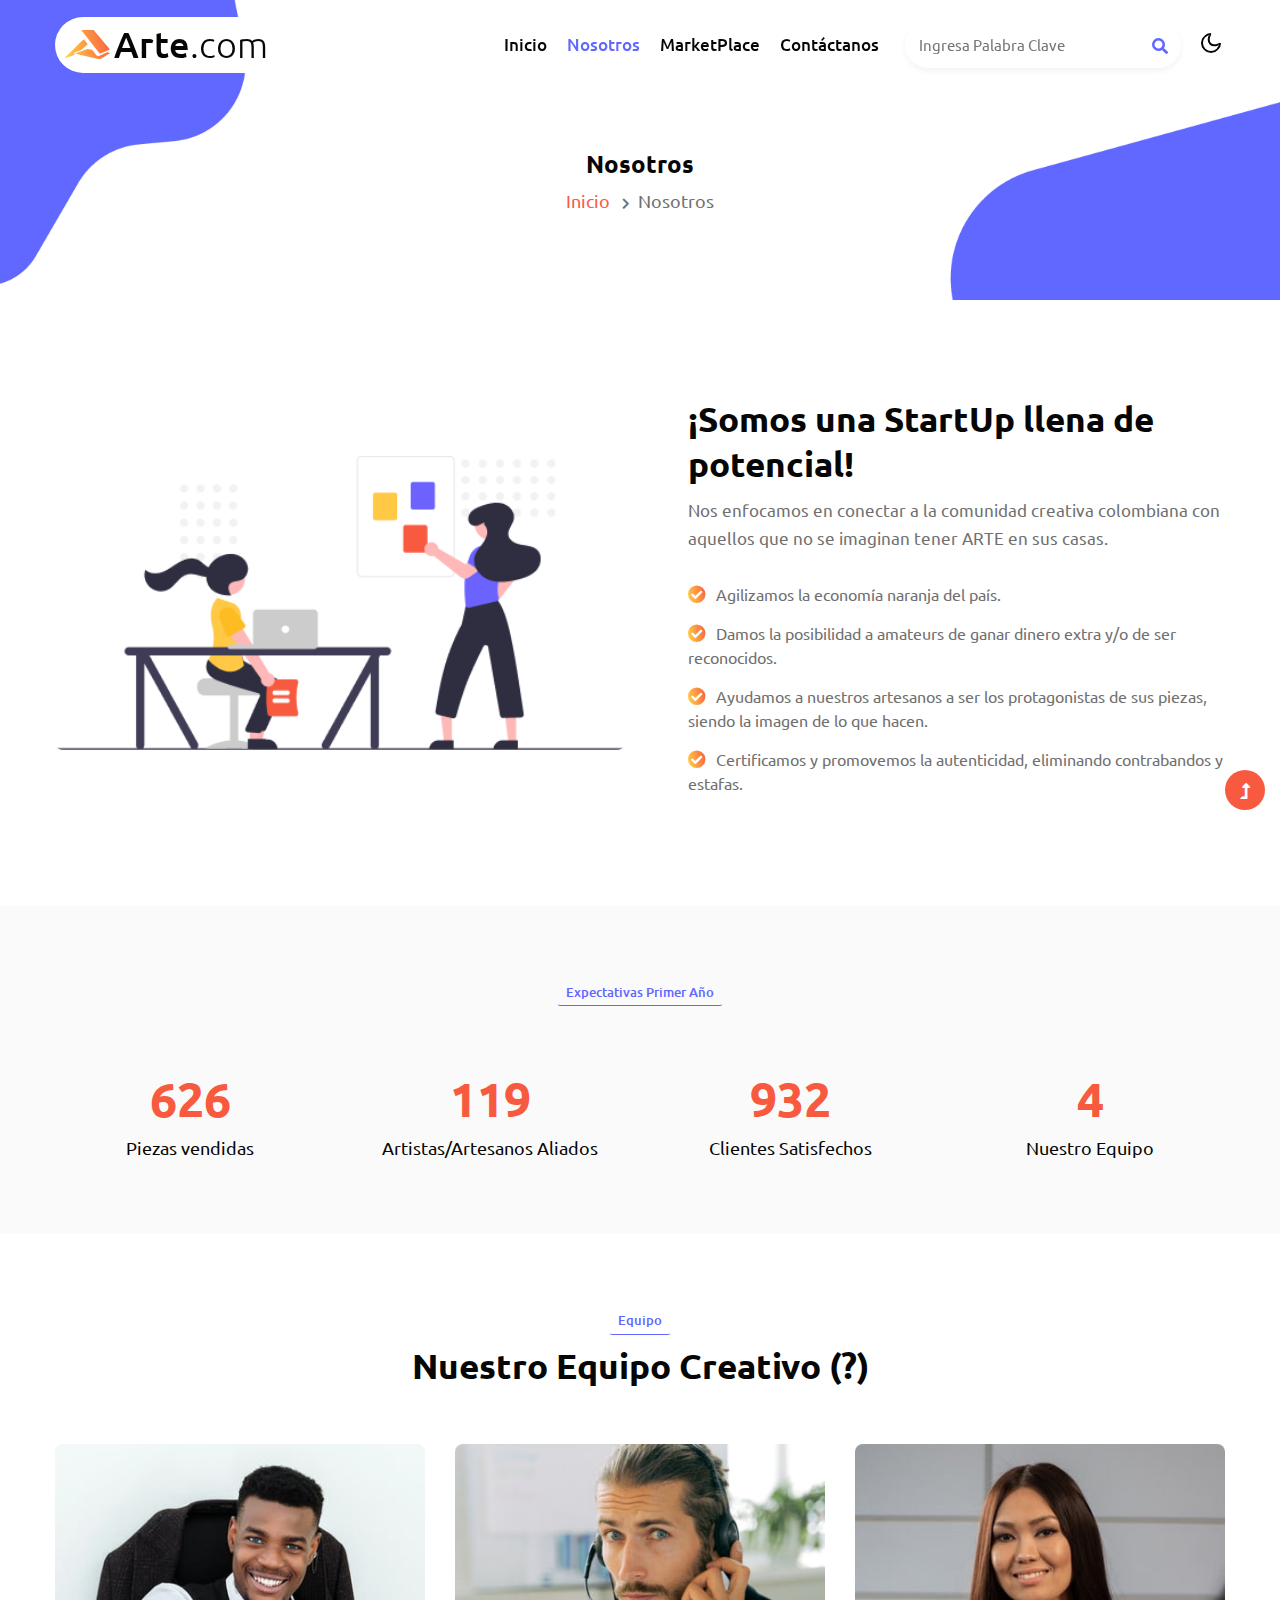
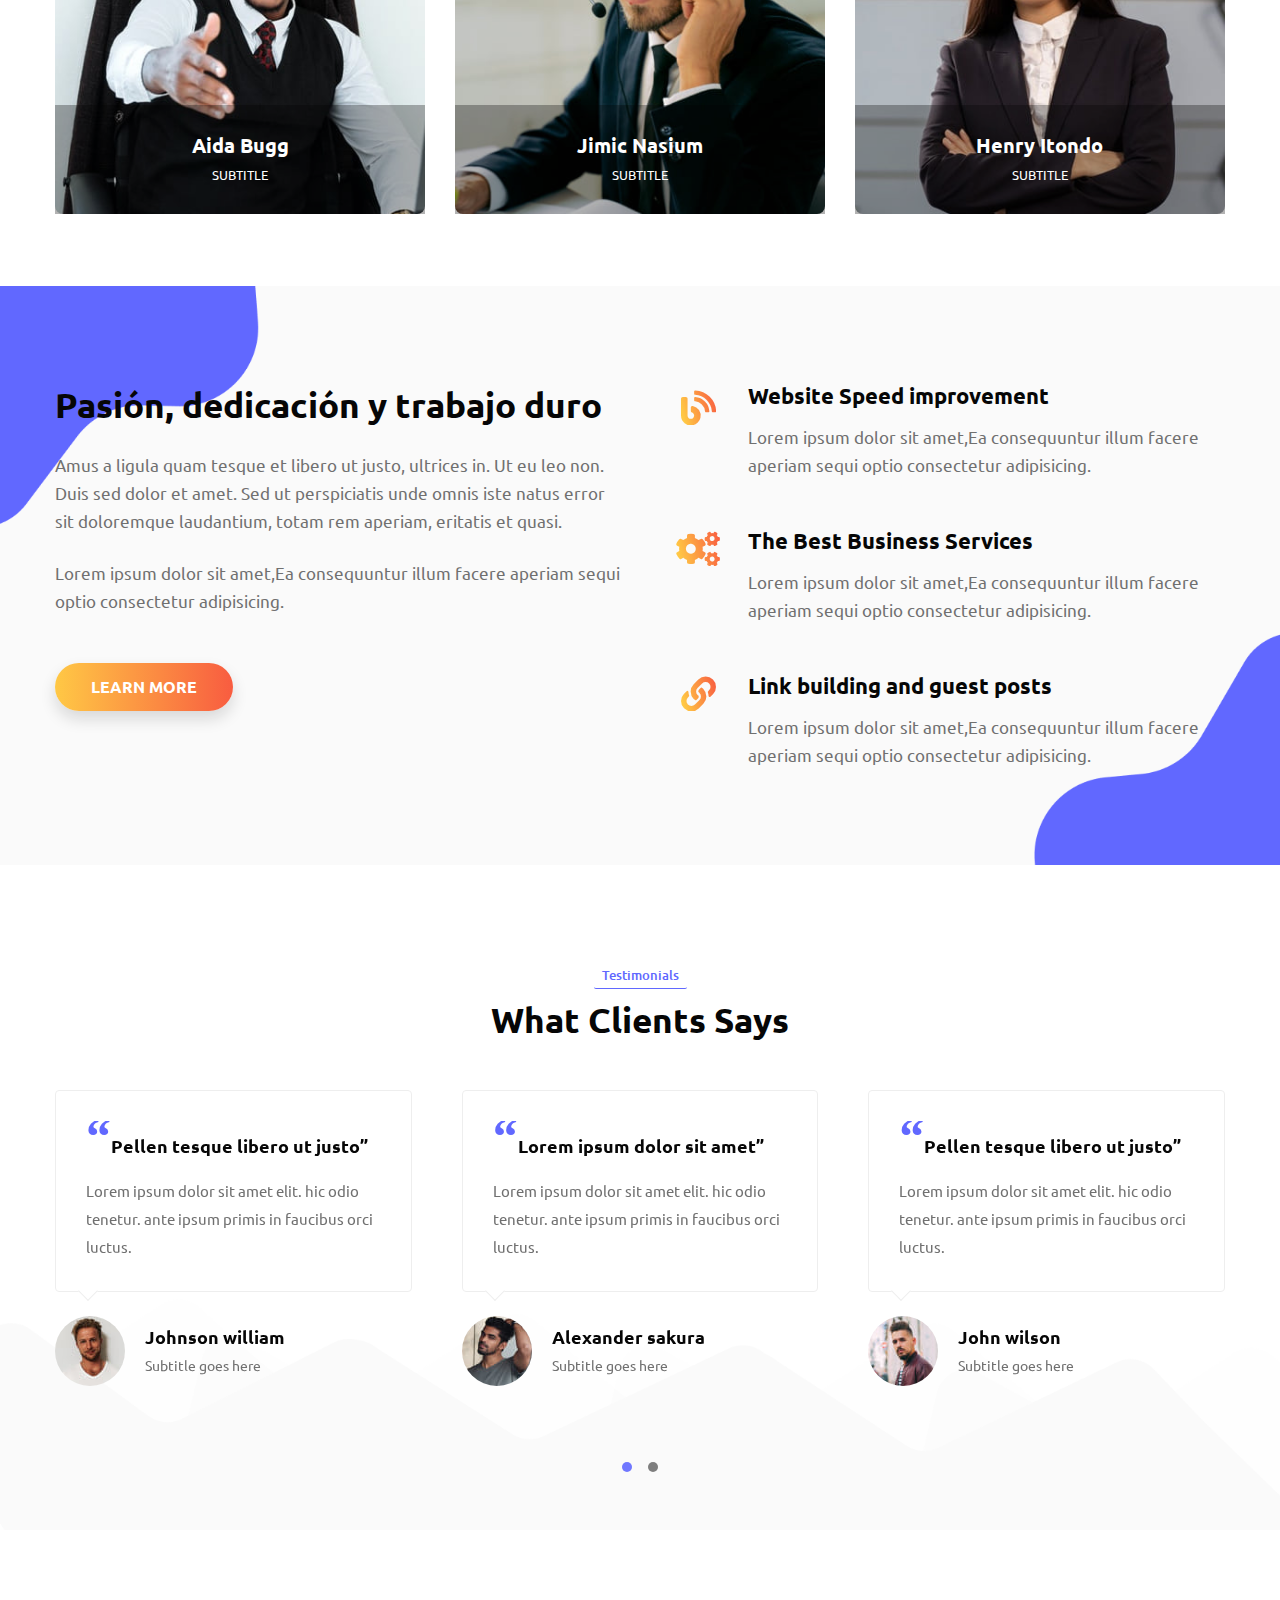
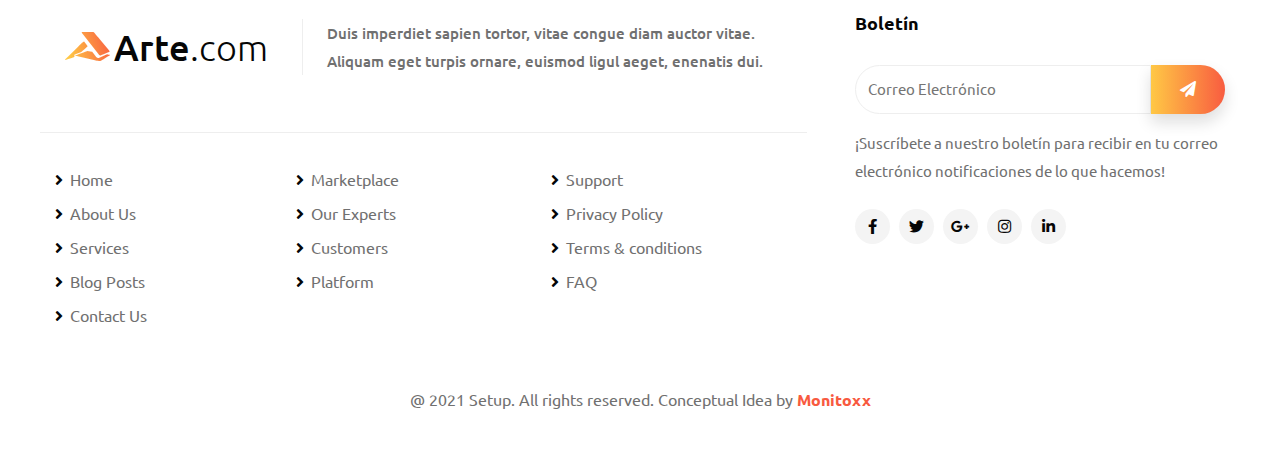
==== commit 25da6f66: "cambios idioma.1" ====
--- a/about.html
+++ b/about.html
@@ -1,7 +1,3 @@
-<!--
-Author: W3layouts
-Author URL: http://w3layouts.com
--->
 <!doctype html>
 <html lang="en">
 
@@ -9,7 +5,7 @@
     <!-- Required meta tags -->
     <meta charset="utf-8">
     <meta name="viewport" content="width=device-width, initial-scale=1, shrink-to-fit=no">
-    <title>Setup - Corporate Category Bootstrap Responsive Web Template - About : W3Layouts</title>
+    <title>ARTE.com</title>
     <!-- google-fonts -->
     <link href="//fonts.googleapis.com/css2?family=Ubuntu:wght@300;400;500;700&display=swap" rel="stylesheet">
     <!-- //google-fonts -->
@@ -26,7 +22,7 @@
             <nav class="navbar navbar-expand-lg stroke px-0">
                 <h1>
                     <a class="navbar-brand" href="index.html">
-                        <i class="fab fa-accusoft icon-color mr-1"></i>Set<span>up</span>
+                        <i class="fab fa-accusoft icon-color mr-1"></i>Arte<span>.com</span>
                     </a>
                 </h1>
                 <!-- if logo is image enable this   
@@ -43,21 +39,21 @@
                 <div class="collapse navbar-collapse" id="navbarTogglerDemo02">
                     <ul class="navbar-nav ml-lg-auto">
                         <li class="nav-item">
-                            <a class="nav-link" href="index.html">Home <span class="sr-only">(current)</span></a>
+                            <a class="nav-link" href="index.html">Inicio <span class="sr-only">(current)</span></a>
                         </li>
                         <li class="nav-item active">
-                            <a class="nav-link" href="about.html">About Us</a>
+                            <a class="nav-link" href="about.html">Nosotros</a>
                         </li>
                         <li class="nav-item">
-                            <a class="nav-link" href="services.html">Services</a>
+                            <a class="nav-link" href="services.html">MarketPlace</a>
                         </li>
                         <li class="nav-item">
-                            <a class="nav-link" href="contact.html">Contact Us</a>
+                            <a class="nav-link" href="contact.html">Contáctanos</a>
                         </li>
                         <!-- search button -->
                         <div class="search-right ml-lg-3">
                             <form action="#search" method="GET" class="search-box position-relative">
-                                <input type="search" placeholder="Enter Keyword" name="search" required="required"
+                                <input type="search" placeholder="Ingresa Palabra Clave" name="search" required="required"
                                     autofocus="" class="search-popup">
                                 <button type="submit" class="btn search-btn"><i class="fa fa-search"
                                         aria-hidden="true"></i></button>
@@ -91,10 +87,10 @@
     <div class="inner-banner">
         <section class="w3l-breadcrumb">
             <div class="container">
-                <h4 class="inner-text-title font-weight-bold mb-2">About Us</h4>
+                <h4 class="inner-text-title font-weight-bold mb-2">Nosotros</h4>
                 <ul class="breadcrumbs-custom-path">
-                    <li><a href="index.html">Home</a></li>
-                    <li class="active"><span class="fa fa-chevron-right mx-2" aria-hidden="true"></span>About Us</li>
+                    <li><a href="index.html">Inicio</a></li>
+                    <li class="active"><span class="fa fa-chevron-right mx-2" aria-hidden="true"></span>Nosotros</li>
                 </ul>
             </div>
         </section>
@@ -109,18 +105,14 @@
                     <img src="assets/images/about.png" alt="" class="img-fluid img-responsive" />
                 </div>
                 <div class="col-lg-6 about-2-secs pl-lg-5 mb-lg-0 mb-4">
-                    <h3 class="title-big">We have 25+ years of work experience.</h3>
-                    <p>Lorem ipsum dolor sit amet, consectetur adipiscing elit. Aliquam sit amet efficitur tortor
+                    <h3 class="title-big">¡Somos una StartUp llena de potencial!</h3>
+                    <p>Nos enfocamos en conectar a la comunidad creativa colombiana con aquellos que no se imaginan tener ARTE en sus casas. 
                     </p>
                     <ul>
-                        <li><span class="fas fa-check-circle icon-color" aria-hidden="true"></span>Ut enim ad minim veniam</li>
-                        <li><span class="fas fa-check-circle icon-color" aria-hidden="true"></span>Quis nostrud exercitation
-                            ullamco
-                            laboris</li>
-                        <li><span class="fas fa-check-circle  icon-color" aria-hidden="true"></span>Nisi ut aliquip ex ea commodo
-                            consequat</li>
-                        <li><span class="fas fa-check-circle icon-color" aria-hidden="true"></span>In et augue ornare, tempor
-                            massa in</li>
+                        <li><span class="fas fa-check-circle icon-color" aria-hidden="true"></span>Agilizamos la economía naranja del país.</li>
+                        <li><span class="fas fa-check-circle icon-color" aria-hidden="true"></span>Damos la posibilidad a amateurs de ganar dinero extra y/o de ser reconocidos.</li>
+                        <li><span class="fas fa-check-circle  icon-color" aria-hidden="true"></span>Ayudamos a nuestros artesanos a ser los protagonistas de sus piezas, siendo la imagen de lo que hacen.</li>
+                        <li><span class="fas fa-check-circle icon-color" aria-hidden="true"></span>Certificamos y promovemos la autenticidad, eliminando contrabandos y estafas.</li>
                     </ul>
                 </div>
             </div>
@@ -132,29 +124,32 @@
     <section class="w3_stats py-5" id="stats">
         <div class="container py-md-4 py-3">
             <div class="w3-stats">
+                <div class="text-center mb-sm-5 mb-4">
+                    <label class="sub-title mb-2">Expectativas Primer Año</label>
+                </div>
                 <div class="row text-center">
                     <div class="col-md-3 col-6">
                         <div class="counter">
                             <div class="timer count-title count-number" data-to="5100" data-speed="1500"></div>
-                            <p class="count-text">Websites Designed</p>
+                            <p class="count-text">Piezas vendidas</p>
                         </div>
                     </div>
                     <div class="col-md-3 col-6">
                         <div class="counter">
                             <div class="timer count-title count-number" data-to="971" data-speed="1500"></div>
-                            <p class="count-text">Apps Developed</p>
+                            <p class="count-text">Artistas/Artesanos Aliados</p>
                         </div>
                     </div>
                     <div class="col-md-3 col-6 mt-md-0 mt-4">
                         <div class="counter">
                             <div class="timer count-title count-number" data-to="7600" data-speed="1500"></div>
-                            <p class="count-text">Happy Clients</p>
+                            <p class="count-text">Clientes Satisfechos</p>
                         </div>
                     </div>
                     <div class="col-md-3 col-6 mt-md-0 mt-4">
                         <div class="counter">
                             <div class="timer count-title count-number" data-to="36" data-speed="1500"></div>
-                            <p class="count-text">Web Designers</p>
+                            <p class="count-text">Nuestro Equipo</p>
                         </div>
                     </div>
                 </div>
@@ -168,8 +163,8 @@
         <div class="content-design-11 py-5">
             <div class="container py-md-4 py-3">
                 <div class="text-center mb-sm-5 mb-4">
-                    <label class="sub-title mb-2">Team</label>
-                    <h3 class="title-big">Our Creative Team</h3>
+                    <label class="sub-title mb-2">Equipo</label>
+                    <h3 class="title-big">Nuestro Equipo Creativo (?)</h3>
                 </div>
                 <div class="row justify-content-center pt-lg-2">
                     <div class="col-md-4 col-sm-6">
@@ -210,7 +205,7 @@
         <div class="container py-md-5 py-4">
             <div class="row">
                 <div class="content-left col-lg-6">
-                    <h3 class="title-big">Passion, Dedication And Hard Work</h3>
+                    <h3 class="title-big">Pasión, dedicación y trabajo duro</h3>
                     <p class="mt-4">Amus a ligula quam tesque et libero ut justo, ultrices in. Ut eu leo non.
                         Duis sed dolor et amet.
                         Sed ut perspiciatis unde omnis iste natus error sit doloremque laudantium, totam rem aperiam,
@@ -271,7 +266,7 @@
     </section>
     <!-- //image with content section -->
 
-    <!-- content about -->
+    <!-- content about
     <section class="w3l-content-about py-5">
         <div class="container py-md-5 py-4">
             <img src="assets/images/image.jpg" alt="" class="img-fluid radius-image-full">
@@ -290,9 +285,9 @@
             </div>
         </div>
     </section>
-    <!-- content about -->
-
-    <!-- testimonials section -->
+    content about -->
+
+    <!-- testimonials section-->
     <section class="w3l-clients py-5" id="testimonials">
         <div class="container py-md-5 py-4">
             <div class="text-center mb-sm-5 mb-4">
@@ -419,7 +414,7 @@
     </section>
     <!-- //testimonials section -->
 
-    <!-- footer -->
+    <!-- footer 
     <footer class="w3l-footer-16">
         <div class="w3l-footer-16-main">
             <div class="container">
@@ -507,7 +502,100 @@
             </div>
         </div>
     </footer>
+     //footer -->
+
+    <!-- footer -->
+    <footer class="w3l-footer-16">
+        <div class="w3l-footer-16-main">
+            <div class="container">
+                <div class="row footer-p">
+                    <div class="col-lg-8 mt-lg-0 mt-4 pr-lg-5">
+                        <div class="d-sm-flex align-items-center top-footer-content mb-5">
+                            <a class="logo d-flex align-items-center" href="index.html"><i
+                                    class="fab fa-accusoft icon-color mr-1"></i>Arte<span>.com</span></a>
+                            <p class="top-p ml-sm-4 pl-sm-4 mt-sm-0 mt-2">Duis imperdiet sapien tortor, vitae congue
+                                diam auctor vitae.
+                                Aliquam
+                                eget turpis ornare, euismod ligul aeget, enenatis dui. </p>
+                        </div>
+                        <div class="row footer-grids pt-4">
+                            <div class="col-sm-4 col-6 column">
+                                <ul class="footer-gd-16">
+                                    <li><a href="index.html"><i class="fa fa-angle-right"
+                                                aria-hidden="true"></i>Home</a></li>
+                                    <li><a href="about.html"><i class="fa fa-angle-right" aria-hidden="true"></i>About
+                                            Us</a></li>
+                                    <li><a href="#services"><i class="fa fa-angle-right"
+                                                aria-hidden="true"></i>Services</a></li>
+                                    <li><a href="#blog"><i class="fa fa-angle-right" aria-hidden="true"></i>Blog
+                                            Posts</a></li>
+                                    <li><a href="contact.html"><i class="fa fa-angle-right"
+                                                aria-hidden="true"></i>Contact Us</a></li>
+                                </ul>
+                            </div>
+                            <div class="col-sm-4 col-6 column pl-sm-0">
+                                <ul class="footer-gd-16">
+                                    <li><a href="#marketplace"><i class="fa fa-angle-right"
+                                                aria-hidden="true"></i>Marketplace</a></li>
+                                    <li><a href="#experts"><i class="fa fa-angle-right" aria-hidden="true"></i>Our
+                                            Experts</a></li>
+                                    <li><a href="#customers"><i class="fa fa-angle-right"
+                                                aria-hidden="true"></i>Customers</a></li>
+                                    <li><a href="#platform"><i class="fa fa-angle-right"
+                                                aria-hidden="true"></i>Platform</a></li>
+                                </ul>
+                            </div>
+                            <div class="col-sm-4 col-6 column pl-sm-0">
+                                <ul class="footer-gd-16">
+                                    <li><a href="#support"><i class="fa fa-angle-right"
+                                                aria-hidden="true"></i>Support</a></li>
+                                    <li><a href="#privacy"><i class="fa fa-angle-right" aria-hidden="true"></i>Privacy
+                                            Policy</a></li>
+                                    <li><a href="#terms"><i class="fa fa-angle-right" aria-hidden="true"></i>Terms &
+                                            conditions</a></li>
+                                    <li><a href="#faq"><i class="fa fa-angle-right" aria-hidden="true"></i>FAQ</a></li>
+                                </ul>
+                            </div>
+                        </div>
+                    </div>
+                    <div class="col-lg-4 col-md-7 column mt-lg-0 mt-4">
+                        <h3>Boletín </h3>
+                        <div class="end-column">
+                            <form action="#" class="subscribe" method="post">
+                                <input type="email" name="email" placeholder="Correo Electrónico" required="">
+                                <button class="button-style"><span class="fa fa-paper-plane"
+                                        aria-hidden="true"></span></button>
+                            </form>
+                            <p>¡Suscríbete a nuestro boletín para recibir en tu correo electrónico notificaciones de lo que hacemos!</p>
+                        </div>
+                        <div class="columns-2 mt-4">
+                            <ul class="social">
+                                <li><a href="#facebook"><span class="fab fa-facebook-f" aria-hidden="true"></span></a>
+                                </li>
+                                <li><a href="#twitter"><span class="fab fa-twitter" aria-hidden="true"></span></a>
+                                </li>
+                                <li><a href="#google-plus"><span class="fab fa-google-plus-g"
+                                            aria-hidden="true"></span></a>
+                                </li>
+                                <li><a href="#instagram"><span class="fab fa-instagram" aria-hidden="true"></span></a>
+                                </li>
+                                <li><a href="#linkedin"><span class="fab fa-linkedin-in" aria-hidden="true"></span></a>
+                                </li>
+                            </ul>
+                        </div>
+                    </div>
+                </div>
+                <div class="below-section mt-5 text-center">
+                    <p class="copy-text">@ 2021 Setup. All rights reserved. Conceptual Idea by <a href="https://github.com/monitoxx"
+                            target="_blank">
+                            Monitoxx</a>
+                    </p>
+                </div>
+            </div>
+        </div>
+    </footer>
     <!-- //footer -->
+
 
     <!-- Js scripts -->
     <!-- move top -->
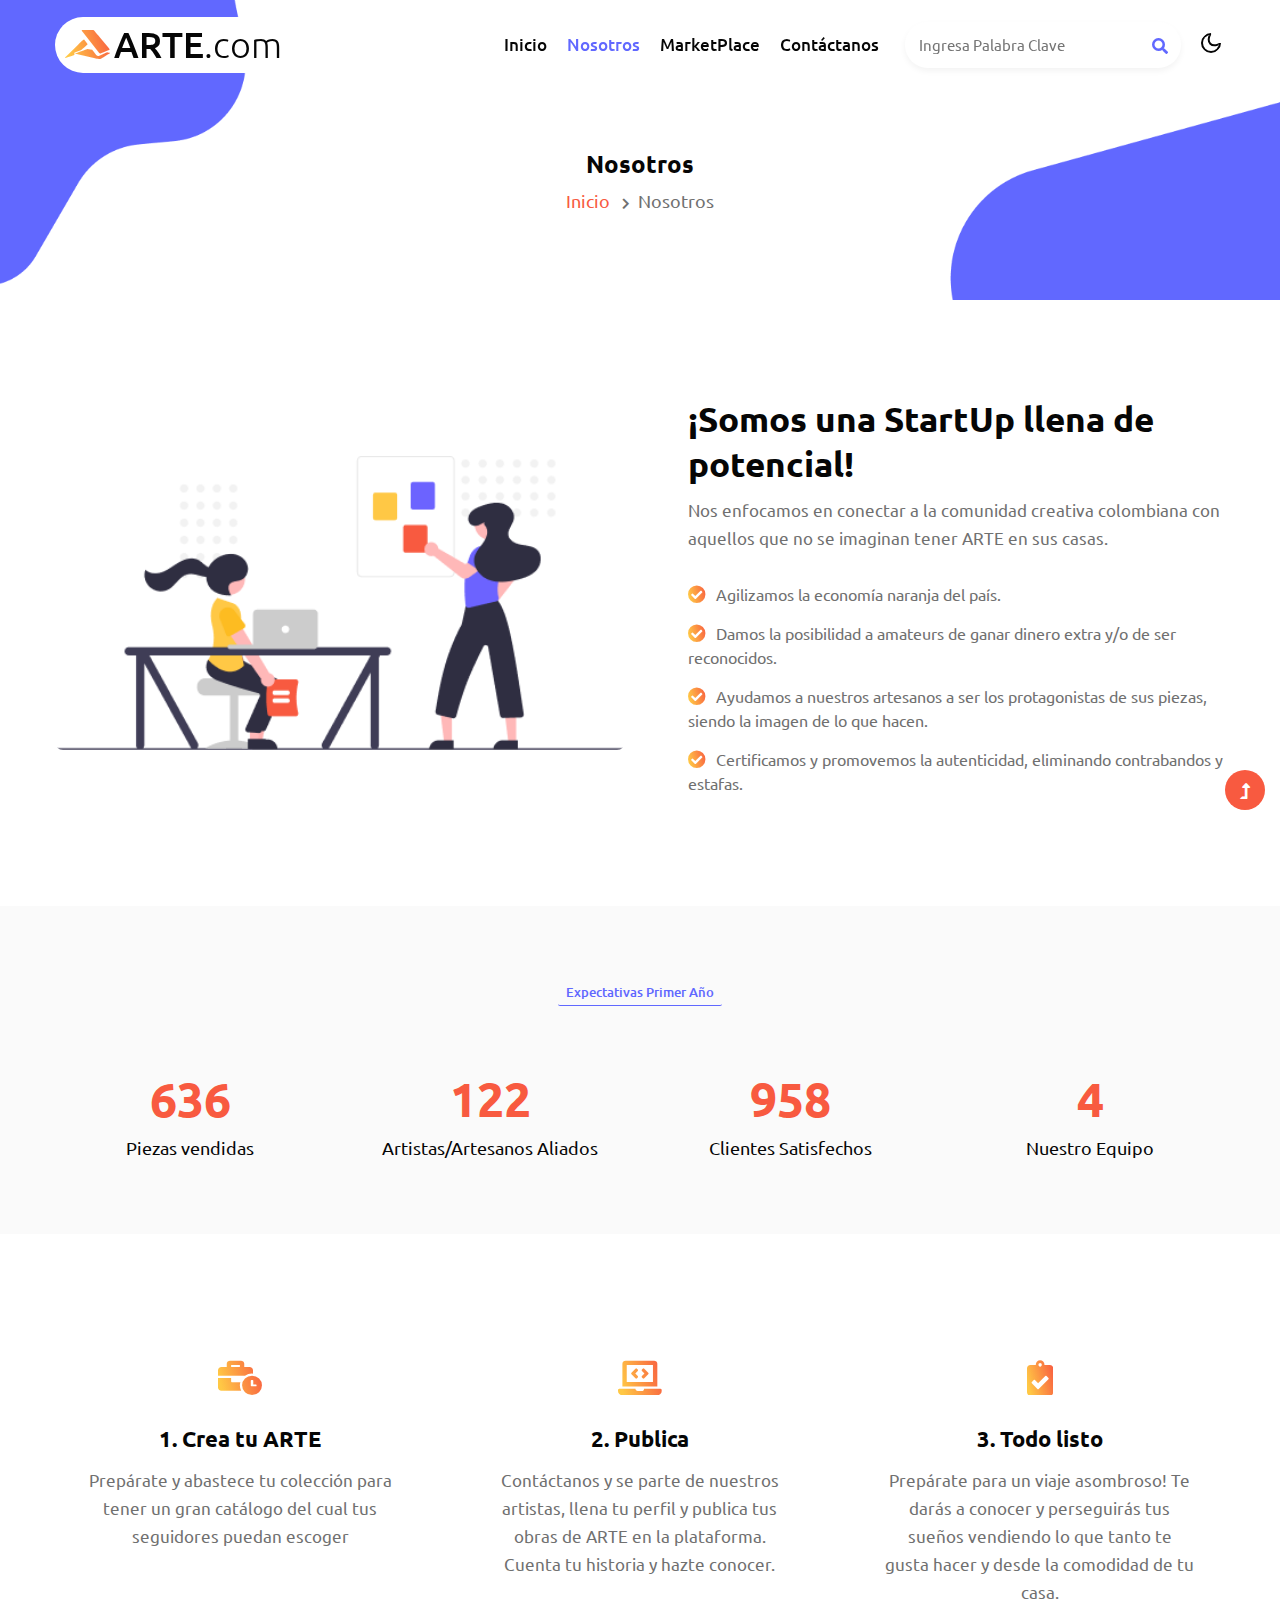
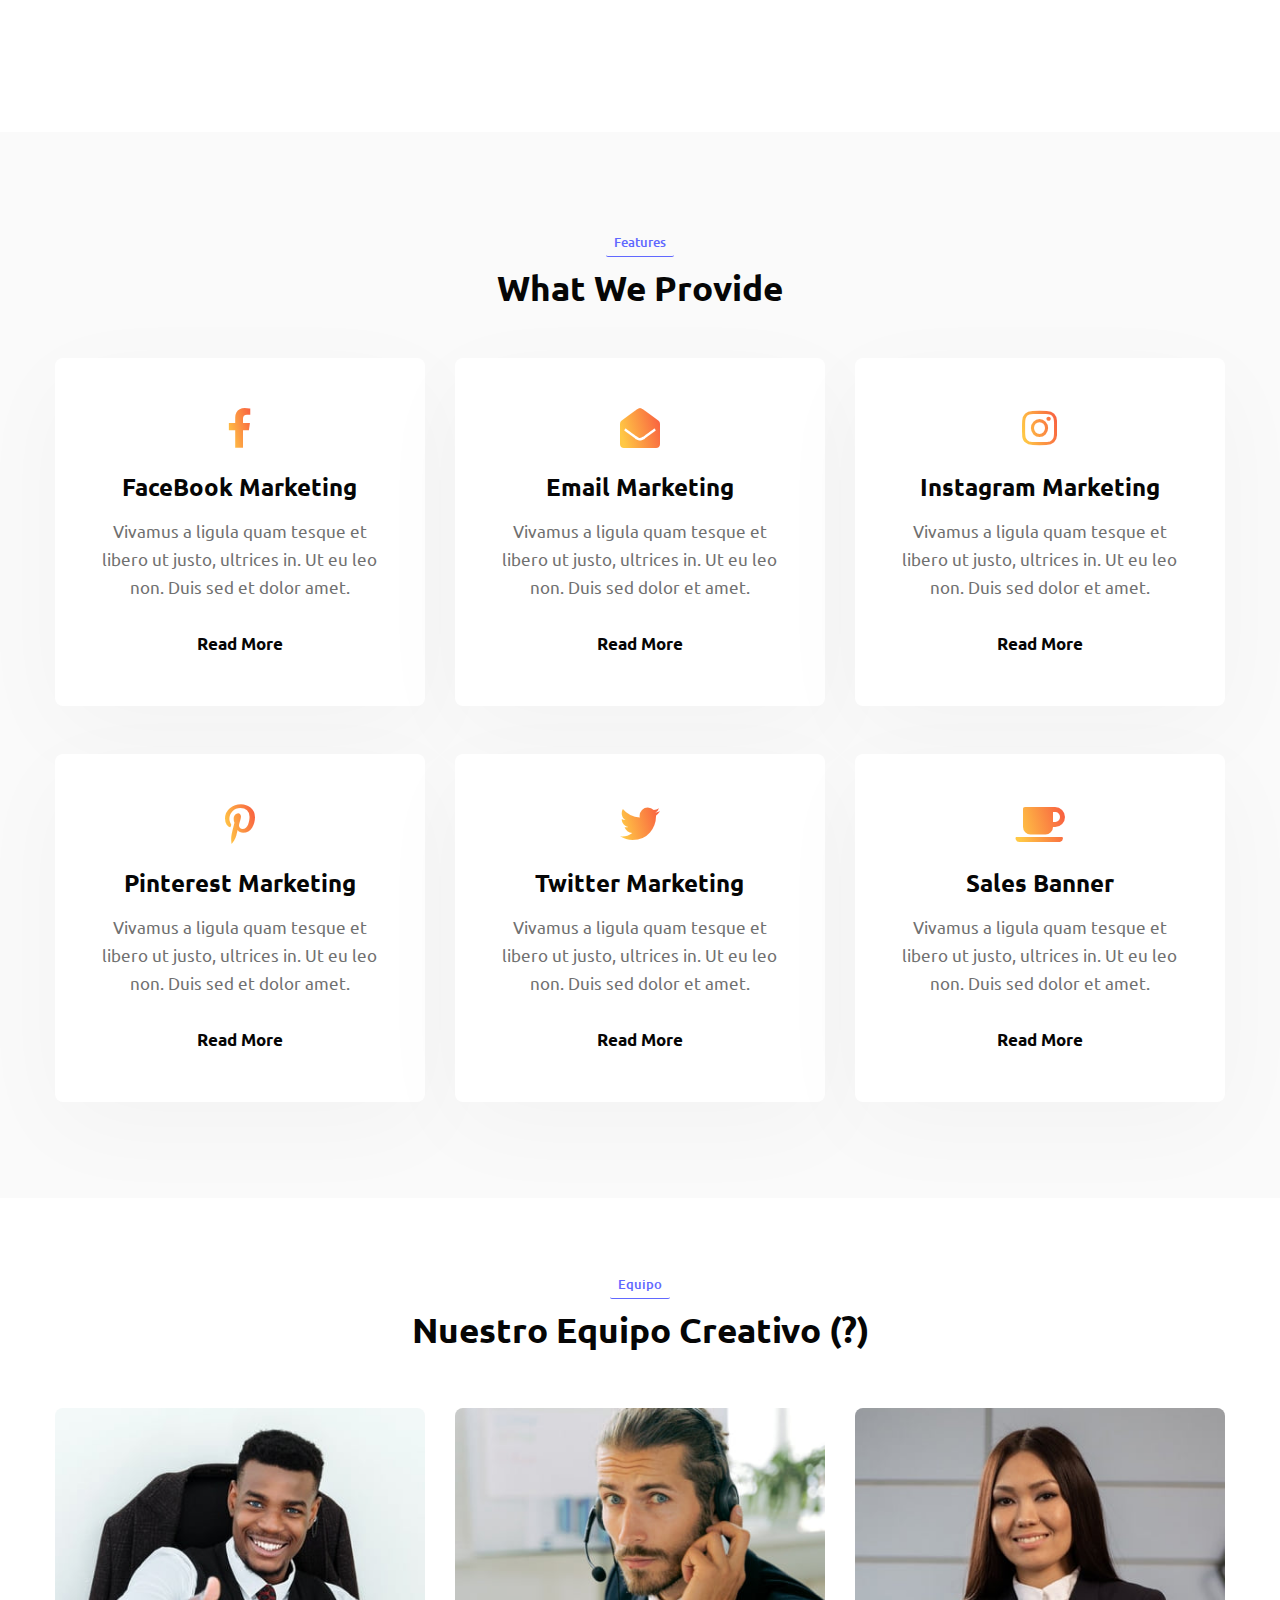
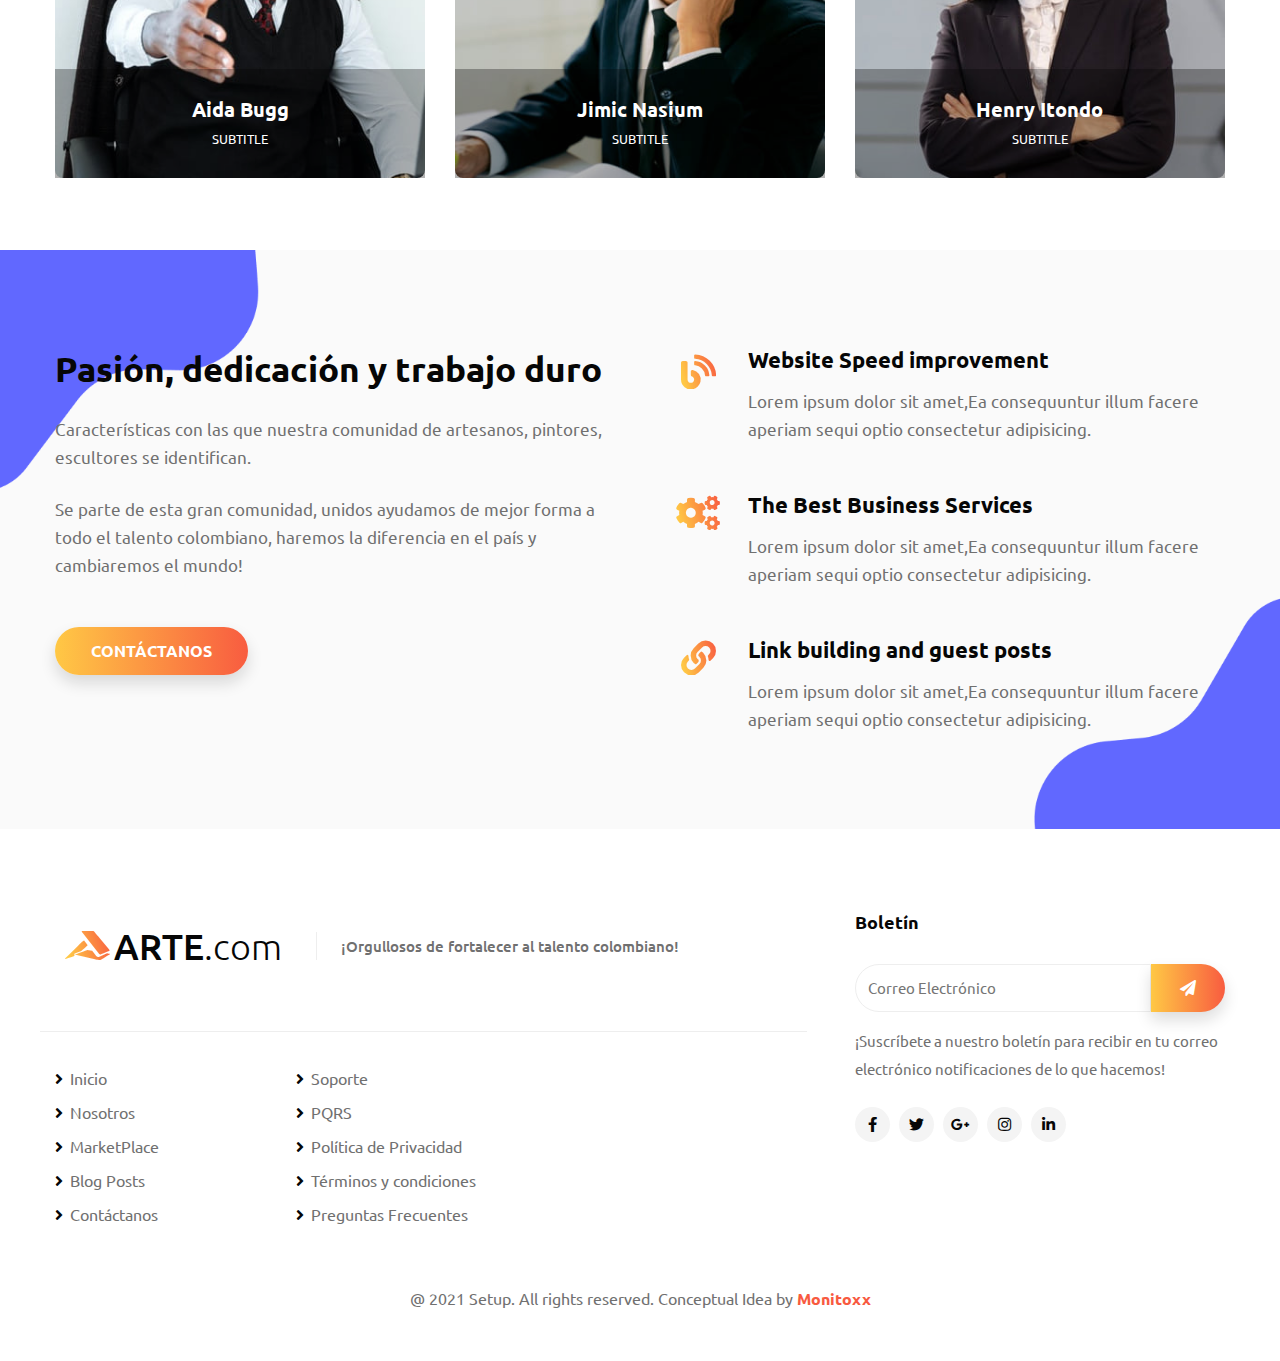
==== commit 649bb494: "restructuración, modificaciones y arreglos, cambios idioma.2" ====
--- a/about.html
+++ b/about.html
@@ -22,7 +22,7 @@
             <nav class="navbar navbar-expand-lg stroke px-0">
                 <h1>
                     <a class="navbar-brand" href="index.html">
-                        <i class="fab fa-accusoft icon-color mr-1"></i>Arte<span>.com</span>
+                        <i class="fab fa-accusoft icon-color mr-1"></i>ARTE<span>.com</span>
                     </a>
                 </h1>
                 <!-- if logo is image enable this   
@@ -158,6 +158,111 @@
     </section>
     <!-- //stats -->
 
+    <!-- 3 grids -->
+    <section class="w3l-features-4">
+        <div class="features4-block text-center py-5">
+            <div class="container py-md-5 py-3">
+                <div class="row features4-grids justify-content-center">
+                    <div class="col-lg-4 col-md-6">
+                        <div class="features4-grid">
+                            <div class="feature-images">
+                                <span class="fas fa-business-time icon-color" aria-hidden="true"></span>
+                            </div>
+                            <h5><a href="contact.html">1. Crea tu ARTE</a></h5>
+                            <p>Prepárate y abastece tu colección para tener un gran catálogo del cual tus seguidores puedan escoger</p>
+                        </div>
+                    </div>
+                    <div class="col-lg-4 col-md-6 mt-md-0 mt-2">
+                        <div class="features4-grid">
+                            <div class="feature-images">
+                                <span class="fas fa-laptop-code icon-color" aria-hidden="true"></span>
+                            </div>
+                            <h5><a href="contact.html">2. Publica</a></h5>
+                            <p>Contáctanos y se parte de nuestros artistas, llena tu perfil y publica tus obras de ARTE en la plataforma. Cuenta tu historia y hazte conocer.</p>
+                        </div>
+                    </div>
+                    <div class="col-lg-4 col-md-6 mt-lg-0 mt-2">
+                        <div class="features4-grid">
+                            <div class="feature-images">
+                                <span class="fas fa-clipboard-check icon-color" aria-hidden="true"></span>
+                            </div>
+                            <h5><a href="contact.html">3. Todo listo</a></h5>
+                            <p>Prepárate para un viaje asombroso! Te darás a conocer y perseguirás tus sueños vendiendo lo que tanto te gusta hacer y desde la comodidad de tu casa.</p>
+                        </div>
+                    </div>
+                </div>
+            </div>
+        </div>
+    </section>
+    <!-- 3 grids -->
+
+    <!-- bottom-grids-->
+    <section class="w3l-bottom-grids-6 py-5">
+        <div class="container py-lg-5 py-md-4">
+            <div class="text-center mb-sm-5 mb-4">
+                <label class="sub-title mb-2">Features</label>
+                <h3 class="title-big">What We Provide</h3>
+            </div>
+            <div class="grids-area-hny main-cont-wthree-fea row">
+                <div class="col-lg-4 col-md-6 grids-feature">
+                    <div class="area-box">
+                        <span class="fab fa-facebook-f icon-color"></span>
+                        <h4><a href="#feature" class="title-head">FaceBook Marketing</a></h4>
+                        <p>Vivamus a ligula quam tesque et libero ut justo, ultrices in. Ut eu leo non. Duis sed et
+                            dolor amet.</p>
+                        <a href="#url" class="more">Read More </a>
+                    </div>
+                </div>
+                <div class="col-lg-4 col-md-6 grids-feature mt-md-0 mt-4">
+                    <div class="area-box">
+                        <span class="fas fa-envelope-open icon-color"></span>
+                        <h4><a href="#feature" class="title-head">Email Marketing</a></h4>
+                        <p>Vivamus a ligula quam tesque et libero ut justo, ultrices in. Ut eu leo non. Duis sed dolor
+                            et amet.</p>
+                        <a href="#url" class="more">Read More </a>
+                    </div>
+                </div>
+                <div class="col-lg-4 col-md-6 grids-feature mt-lg-0 mt-4">
+                    <div class="area-box">
+                        <span class="fab fa-instagram icon-color"></span>
+                        <h4><a href="#feature" class="title-head">Instagram Marketing</a></h4>
+                        <p>Vivamus a ligula quam tesque et libero ut justo, ultrices in. Ut eu leo non. Duis sed dolor
+                            et amet.</p>
+                        <a href="#url" class="more">Read More</a>
+                    </div>
+                </div>
+                <div class="col-lg-4 col-md-6 grids-feature mt-lg-5 mt-4">
+                    <div class="area-box">
+                        <span class="fab fa-pinterest-p icon-color"></span>
+                        <h4><a href="#feature" class="title-head">Pinterest Marketing</a></h4>
+                        <p>Vivamus a ligula quam tesque et libero ut justo, ultrices in. Ut eu leo non. Duis sed et
+                            dolor amet.</p>
+                        <a href="#url" class="more">Read More </a>
+                    </div>
+                </div>
+                <div class="col-lg-4 col-md-6 grids-feature mt-lg-5 mt-4">
+                    <div class="area-box">
+                        <span class="fab fa-twitter icon-color"></span>
+                        <h4><a href="#feature" class="title-head"> Twitter Marketing</a></h4>
+                        <p>Vivamus a ligula quam tesque et libero ut justo, ultrices in. Ut eu leo non. Duis sed dolor
+                            et amet.</p>
+                        <a href="#url" class="more">Read More </a>
+                    </div>
+                </div>
+                <div class="col-lg-4 col-md-6 grids-feature mt-lg-5 mt-4">
+                    <div class="area-box">
+                        <span class="fas fa-coffee icon-color"></span>
+                        <h4><a href="#feature" class="title-head">Sales Banner</a></h4>
+                        <p>Vivamus a ligula quam tesque et libero ut justo, ultrices in. Ut eu leo non. Duis sed dolor
+                            et amet.</p>
+                        <a href="#url" class="more">Read More </a>
+                    </div>
+                </div>
+            </div>
+        </div>
+    </section>
+    <!-- //bottom-grids-->
+
     <!-- team with grids section -->
     <section class="w3l-content-11-main">
         <div class="content-design-11 py-5">
@@ -206,13 +311,9 @@
             <div class="row">
                 <div class="content-left col-lg-6">
                     <h3 class="title-big">Pasión, dedicación y trabajo duro</h3>
-                    <p class="mt-4">Amus a ligula quam tesque et libero ut justo, ultrices in. Ut eu leo non.
-                        Duis sed dolor et amet.
-                        Sed ut perspiciatis unde omnis iste natus error sit doloremque laudantium, totam rem aperiam,
-                        eritatis et quasi. </p>
-                    <p class="mt-4">Lorem ipsum dolor sit amet,Ea consequuntur illum facere aperiam sequi optio
-                        consectetur adipisicing.</p>
-                    <a class="btn button-style mt-lg-5 mt-4" href="about.html">Learn More </a>
+                    <p class="mt-4">Características con las que nuestra comunidad de artesanos, pintores, escultores se identifican. </p>
+                    <p class="mt-4">Se parte de esta gran comunidad, unidos ayudamos de mejor forma a todo el talento colombiano, haremos la diferencia en el país y cambiaremos el mundo!</p>
+                    <a class="btn button-style mt-lg-5 mt-4" href="contact.html">Contáctanos </a>
                 </div>
                 <div class="content-right col-lg-6 pl-lg-4 mt-lg-0 mt-md-5 mt-5 align-self">
                     <div class="row content4-right-grids mb-lg-5 mb-5">
@@ -287,7 +388,7 @@
     </section>
     content about -->
 
-    <!-- testimonials section-->
+    <!-- testimonials section
     <section class="w3l-clients py-5" id="testimonials">
         <div class="container py-md-5 py-4">
             <div class="text-center mb-sm-5 mb-4">
@@ -412,7 +513,7 @@
             </div>
         </div>
     </section>
-    <!-- //testimonials section -->
+     //testimonials section -->
 
     <!-- footer 
     <footer class="w3l-footer-16">
@@ -512,52 +613,37 @@
                     <div class="col-lg-8 mt-lg-0 mt-4 pr-lg-5">
                         <div class="d-sm-flex align-items-center top-footer-content mb-5">
                             <a class="logo d-flex align-items-center" href="index.html"><i
-                                    class="fab fa-accusoft icon-color mr-1"></i>Arte<span>.com</span></a>
-                            <p class="top-p ml-sm-4 pl-sm-4 mt-sm-0 mt-2">Duis imperdiet sapien tortor, vitae congue
-                                diam auctor vitae.
-                                Aliquam
-                                eget turpis ornare, euismod ligul aeget, enenatis dui. </p>
+                                    class="fab fa-accusoft icon-color mr-1"></i>ARTE<span>.com</span></a>
+                            <p class="top-p ml-sm-4 pl-sm-4 mt-sm-0 mt-2"> ¡Orgullosos de fortalecer al talento colombiano! </p>
                         </div>
                         <div class="row footer-grids pt-4">
                             <div class="col-sm-4 col-6 column">
                                 <ul class="footer-gd-16">
                                     <li><a href="index.html"><i class="fa fa-angle-right"
-                                                aria-hidden="true"></i>Home</a></li>
-                                    <li><a href="about.html"><i class="fa fa-angle-right" aria-hidden="true"></i>About
-                                            Us</a></li>
+                                                aria-hidden="true"></i>Inicio</a></li>
+                                    <li><a href="about.html"><i class="fa fa-angle-right" aria-hidden="true"></i>Nosotros</a></li>
                                     <li><a href="#services"><i class="fa fa-angle-right"
-                                                aria-hidden="true"></i>Services</a></li>
+                                                aria-hidden="true"></i>MarketPlace</a></li>
                                     <li><a href="#blog"><i class="fa fa-angle-right" aria-hidden="true"></i>Blog
                                             Posts</a></li>
                                     <li><a href="contact.html"><i class="fa fa-angle-right"
-                                                aria-hidden="true"></i>Contact Us</a></li>
-                                </ul>
-                            </div>
-                            <div class="col-sm-4 col-6 column pl-sm-0">
-                                <ul class="footer-gd-16">
-                                    <li><a href="#marketplace"><i class="fa fa-angle-right"
-                                                aria-hidden="true"></i>Marketplace</a></li>
-                                    <li><a href="#experts"><i class="fa fa-angle-right" aria-hidden="true"></i>Our
-                                            Experts</a></li>
-                                    <li><a href="#customers"><i class="fa fa-angle-right"
-                                                aria-hidden="true"></i>Customers</a></li>
-                                    <li><a href="#platform"><i class="fa fa-angle-right"
-                                                aria-hidden="true"></i>Platform</a></li>
+                                                aria-hidden="true"></i>Contáctanos</a></li>
                                 </ul>
                             </div>
                             <div class="col-sm-4 col-6 column pl-sm-0">
                                 <ul class="footer-gd-16">
                                     <li><a href="#support"><i class="fa fa-angle-right"
-                                                aria-hidden="true"></i>Support</a></li>
-                                    <li><a href="#privacy"><i class="fa fa-angle-right" aria-hidden="true"></i>Privacy
-                                            Policy</a></li>
-                                    <li><a href="#terms"><i class="fa fa-angle-right" aria-hidden="true"></i>Terms &
-                                            conditions</a></li>
-                                    <li><a href="#faq"><i class="fa fa-angle-right" aria-hidden="true"></i>FAQ</a></li>
+                                                aria-hidden="true"></i>Soporte</a></li>
+                                    <li><a href="#customers"><i class="fa fa-angle-right"
+                                                aria-hidden="true"></i>PQRS</a></li>
+                                    <li><a href="#privacy"><i class="fa fa-angle-right" aria-hidden="true"></i>Política de Privacidad</a></li>
+                                    <li><a href="#terms"><i class="fa fa-angle-right" aria-hidden="true"></i>Términos y condiciones</a></li>
+                                    <li><a href="#faq"><i class="fa fa-angle-right" aria-hidden="true"></i>Preguntas Frecuentes</a></li>
                                 </ul>
                             </div>
                         </div>
                     </div>
+
                     <div class="col-lg-4 col-md-7 column mt-lg-0 mt-4">
                         <h3>Boletín </h3>
                         <div class="end-column">
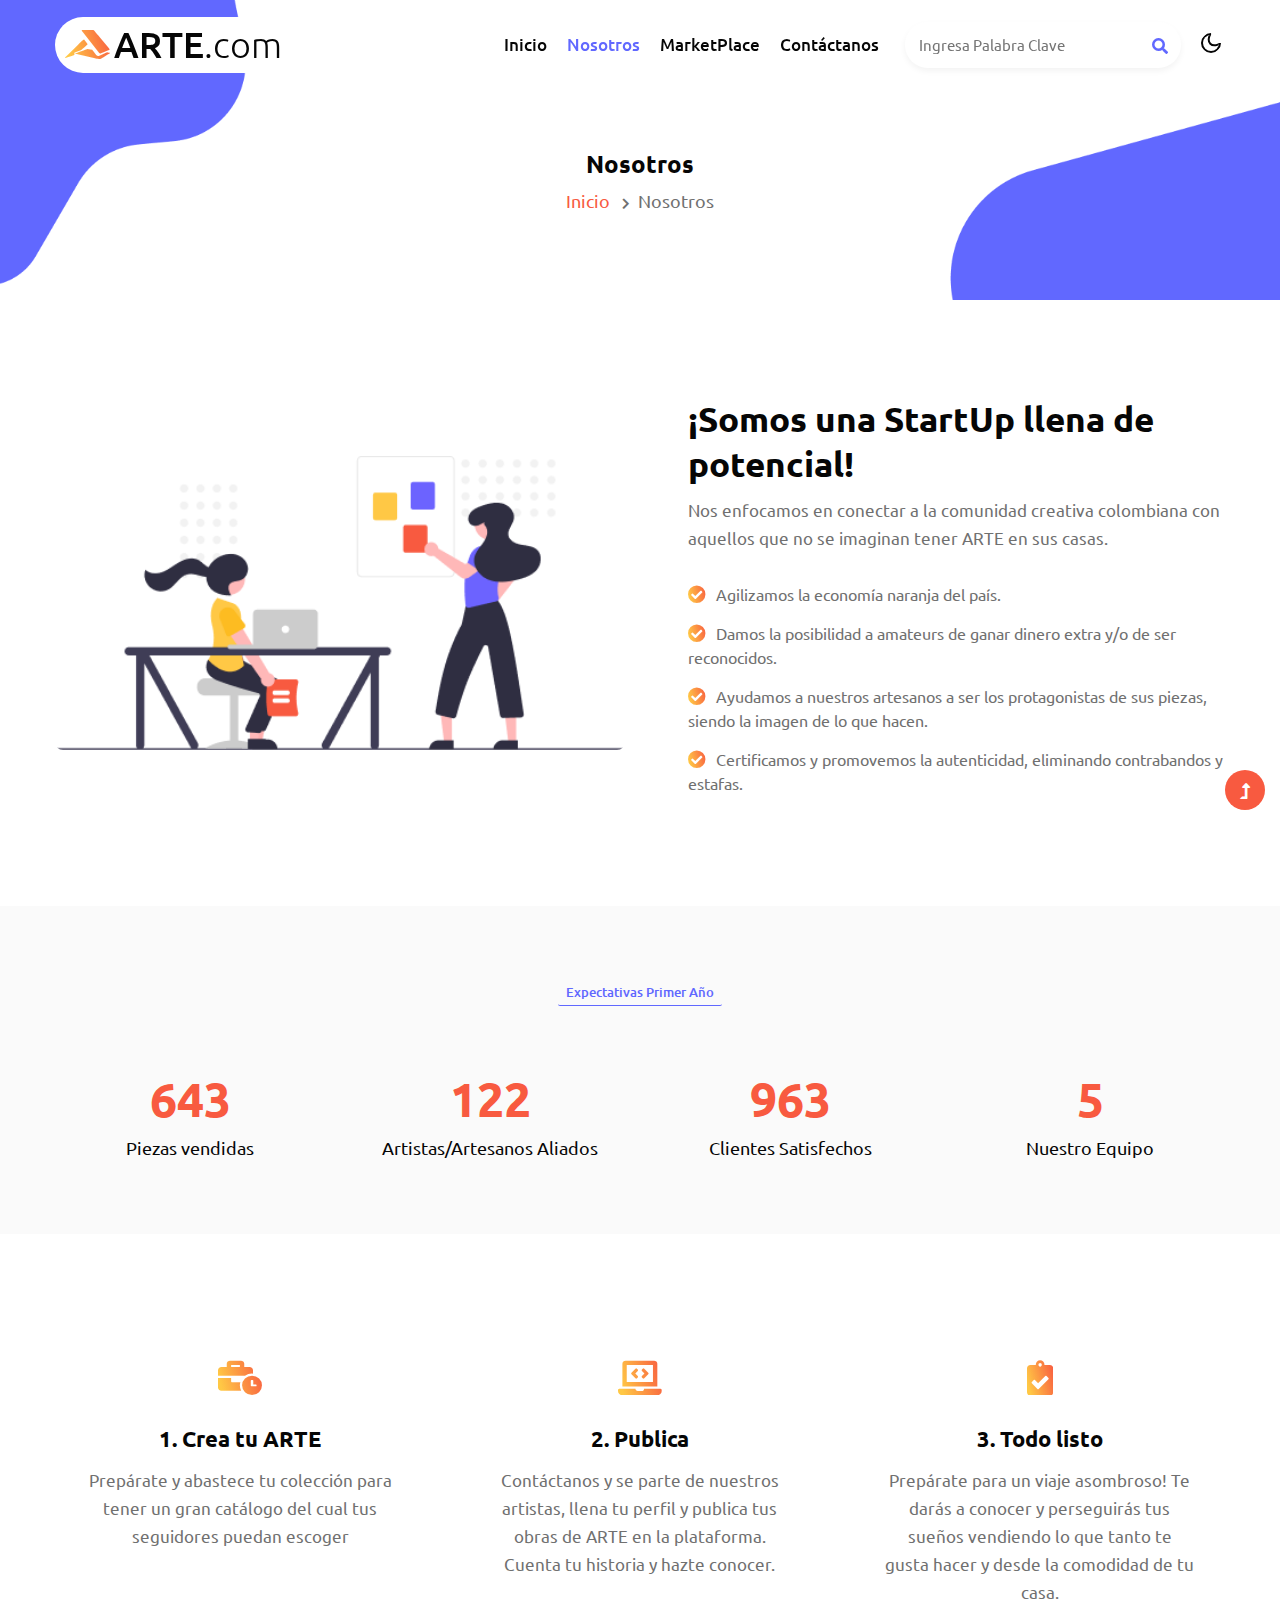
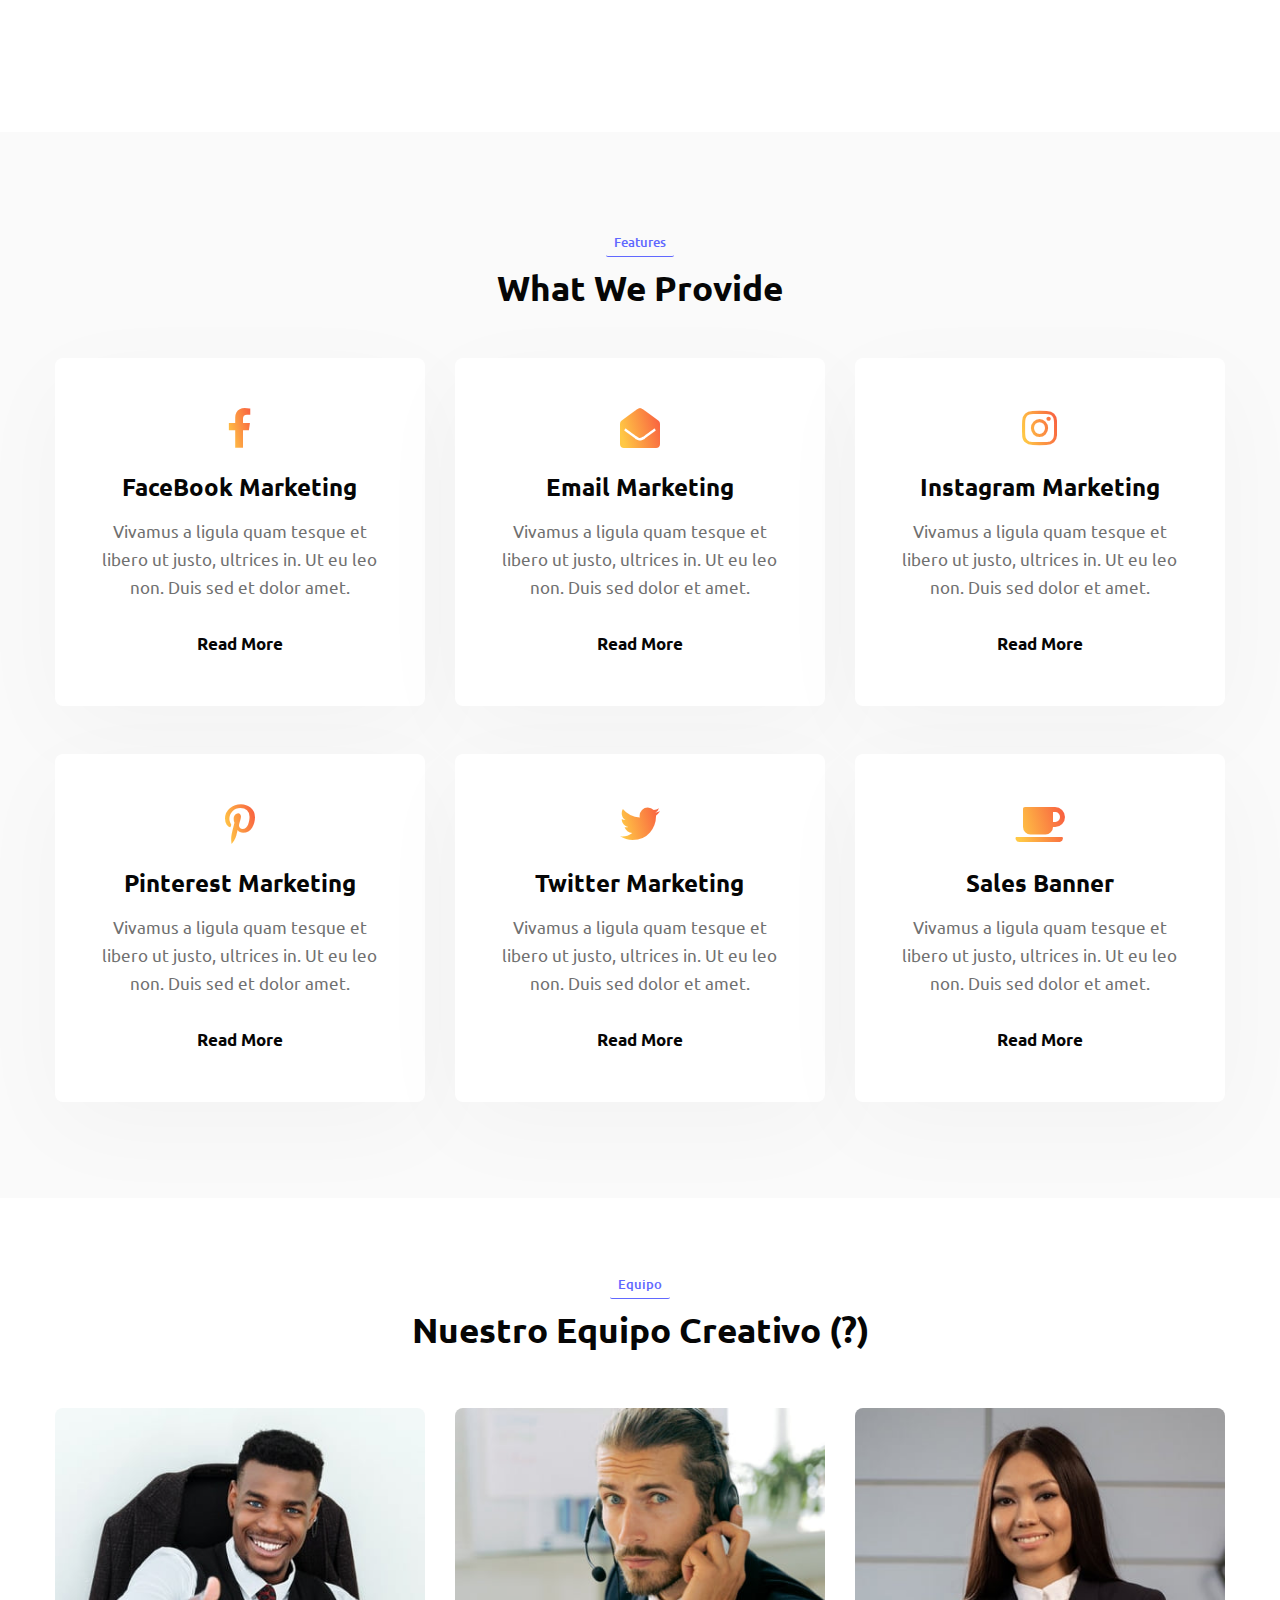
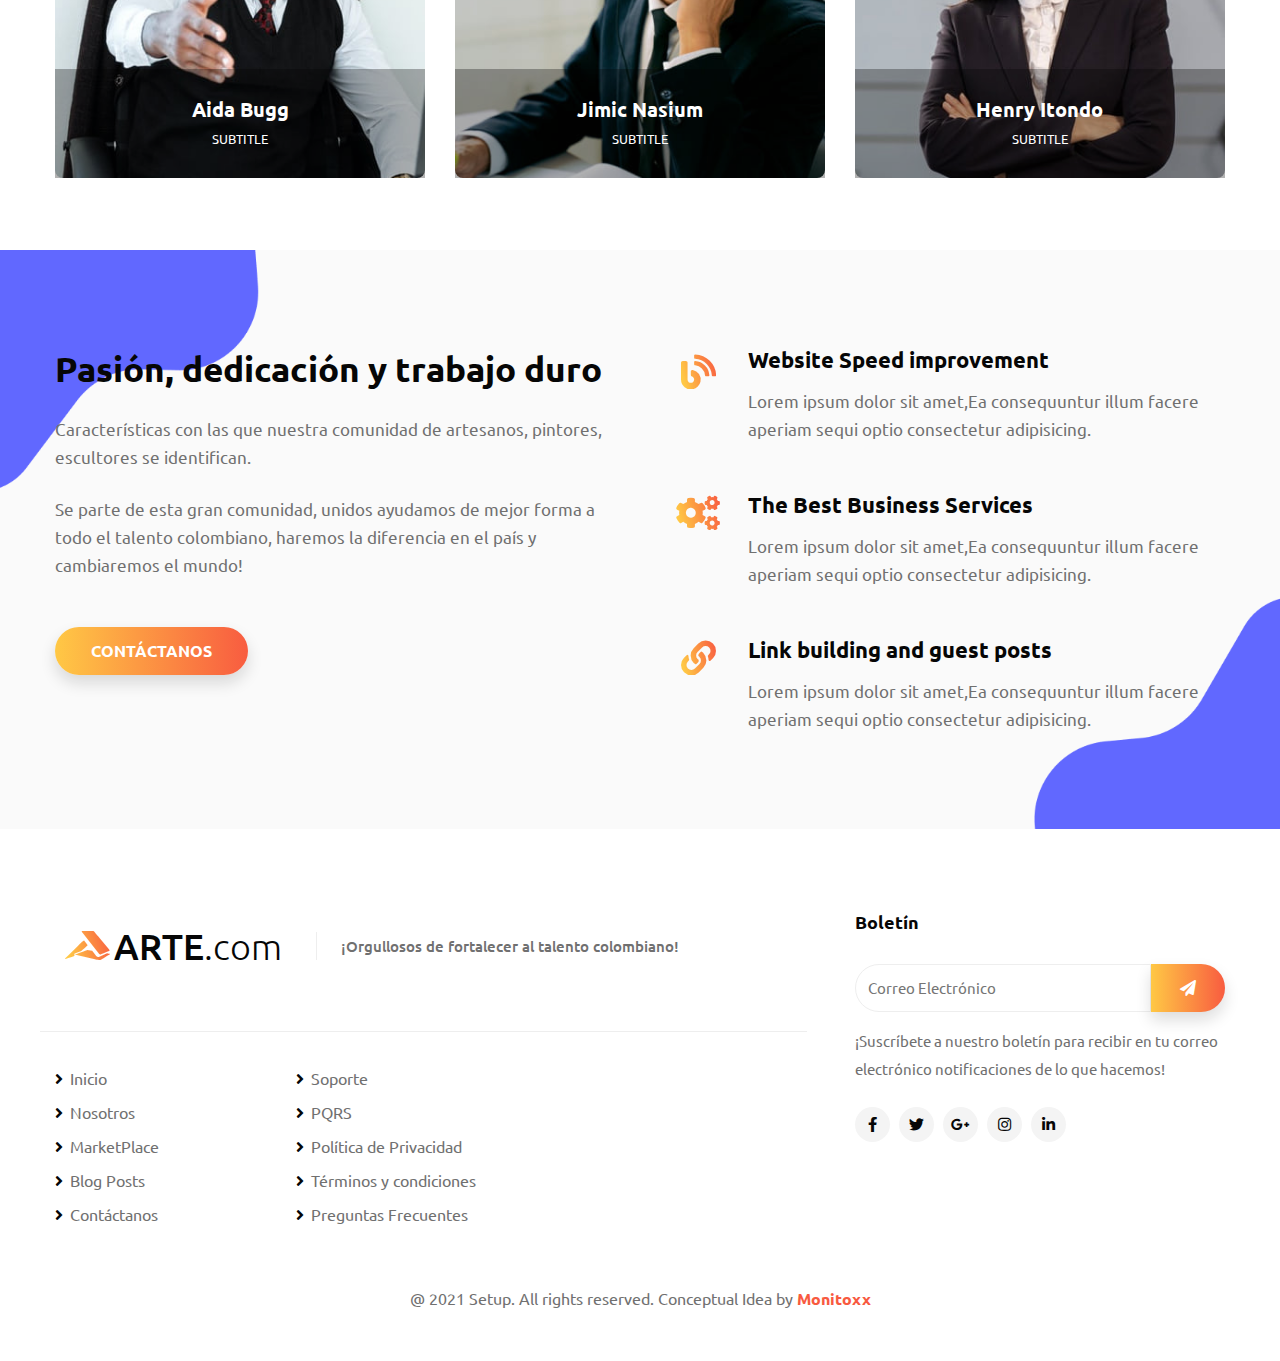
==== commit 78a6b276: "cambios.3" ====
--- a/about.html
+++ b/about.html
@@ -515,96 +515,6 @@
     </section>
      //testimonials section -->
 
-    <!-- footer 
-    <footer class="w3l-footer-16">
-        <div class="w3l-footer-16-main">
-            <div class="container">
-                <div class="row footer-p">
-                    <div class="col-lg-8 mt-lg-0 mt-4 pr-lg-5">
-                        <div class="d-sm-flex align-items-center top-footer-content mb-5">
-                            <a class="logo d-flex align-items-center" href="index.html"><i class="fab fa-accusoft icon-color mr-1"></i>Set<span>up</span></a>
-                            <p class="top-p ml-sm-4 pl-sm-4 mt-sm-0 mt-2">Duis imperdiet sapien tortor, vitae congue
-                                diam auctor vitae.
-                                Aliquam
-                                eget turpis ornare, euismod ligul aeget, enenatis dui. </p>
-                        </div>
-                        <div class="row footer-grids pt-4">
-                            <div class="col-sm-4 col-6 column">
-                                <ul class="footer-gd-16">
-                                    <li><a href="index.html"><i class="fa fa-angle-right"
-                                                aria-hidden="true"></i>Home</a></li>
-                                    <li><a href="about.html"><i class="fa fa-angle-right" aria-hidden="true"></i>About
-                                            Us</a></li>
-                                    <li><a href="#services"><i class="fa fa-angle-right"
-                                                aria-hidden="true"></i>Services</a></li>
-                                    <li><a href="#blog"><i class="fa fa-angle-right" aria-hidden="true"></i>Blog
-                                            Posts</a></li>
-                                    <li><a href="contact.html"><i class="fa fa-angle-right"
-                                                aria-hidden="true"></i>Contact Us</a></li>
-                                </ul>
-                            </div>
-                            <div class="col-sm-4 col-6 column pl-sm-0">
-                                <ul class="footer-gd-16">
-                                    <li><a href="#marketplace"><i class="fa fa-angle-right"
-                                                aria-hidden="true"></i>Marketplace</a></li>
-                                    <li><a href="#experts"><i class="fa fa-angle-right" aria-hidden="true"></i>Our
-                                            Experts</a></li>
-                                    <li><a href="#customers"><i class="fa fa-angle-right"
-                                                aria-hidden="true"></i>Customers</a></li>
-                                    <li><a href="#platform"><i class="fa fa-angle-right"
-                                                aria-hidden="true"></i>Platform</a></li>
-                                </ul>
-                            </div>
-                            <div class="col-sm-4 col-6 column pl-sm-0">
-                                <ul class="footer-gd-16">
-                                    <li><a href="#support"><i class="fa fa-angle-right"
-                                                aria-hidden="true"></i>Support</a></li>
-                                    <li><a href="#privacy"><i class="fa fa-angle-right" aria-hidden="true"></i>Privacy
-                                            Policy</a></li>
-                                    <li><a href="#terms"><i class="fa fa-angle-right" aria-hidden="true"></i>Terms &
-                                            conditions</a></li>
-                                    <li><a href="#faq"><i class="fa fa-angle-right" aria-hidden="true"></i>FAQ</a></li>
-                                </ul>
-                            </div>
-                        </div>
-                    </div>
-                    <div class="col-lg-4 col-md-7 column mt-lg-0 mt-4">
-                        <h3>Newsletter </h3>
-                        <div class="end-column">
-                            <form action="#" class="subscribe" method="post">
-                                <input type="email" name="email" placeholder="Email Address" required="">
-                                <button class="button-style"><span class="fa fa-paper-plane" aria-hidden="true"></span></button>
-                            </form>
-                            <p>Subscribe to our mailing list and get updates to your email inbox.</p>
-                        </div>
-                        <div class="columns-2 mt-4">
-                            <ul class="social">
-                                <li><a href="#facebook"><span class="fab fa-facebook-f" aria-hidden="true"></span></a>
-                                </li>
-                                <li><a href="#twitter"><span class="fab fa-twitter" aria-hidden="true"></span></a>
-                                </li>
-                                <li><a href="#google-plus"><span class="fab fa-google-plus-g"
-                                            aria-hidden="true"></span></a>
-                                </li>
-                                <li><a href="#instagram"><span class="fab fa-instagram" aria-hidden="true"></span></a>
-                                </li>
-                                <li><a href="#linkedin"><span class="fab fa-linkedin-in" aria-hidden="true"></span></a>
-                                </li>
-                            </ul>
-                        </div>
-                    </div>
-                </div>
-                <div class="below-section mt-5 text-center">
-                    <p class="copy-text">@ 2021 Setup. All rights reserved. Design by <a href="https://w3layouts.com/"
-                            target="_blank">
-                            W3Layouts</a>
-                    </p>
-                </div>
-            </div>
-        </div>
-    </footer>
-     //footer -->
-
     <!-- footer -->
     <footer class="w3l-footer-16">
         <div class="w3l-footer-16-main">
@@ -622,7 +532,7 @@
                                     <li><a href="index.html"><i class="fa fa-angle-right"
                                                 aria-hidden="true"></i>Inicio</a></li>
                                     <li><a href="about.html"><i class="fa fa-angle-right" aria-hidden="true"></i>Nosotros</a></li>
-                                    <li><a href="#services"><i class="fa fa-angle-right"
+                                    <li><a href="services.html"><i class="fa fa-angle-right"
                                                 aria-hidden="true"></i>MarketPlace</a></li>
                                     <li><a href="#blog"><i class="fa fa-angle-right" aria-hidden="true"></i>Blog
                                             Posts</a></li>
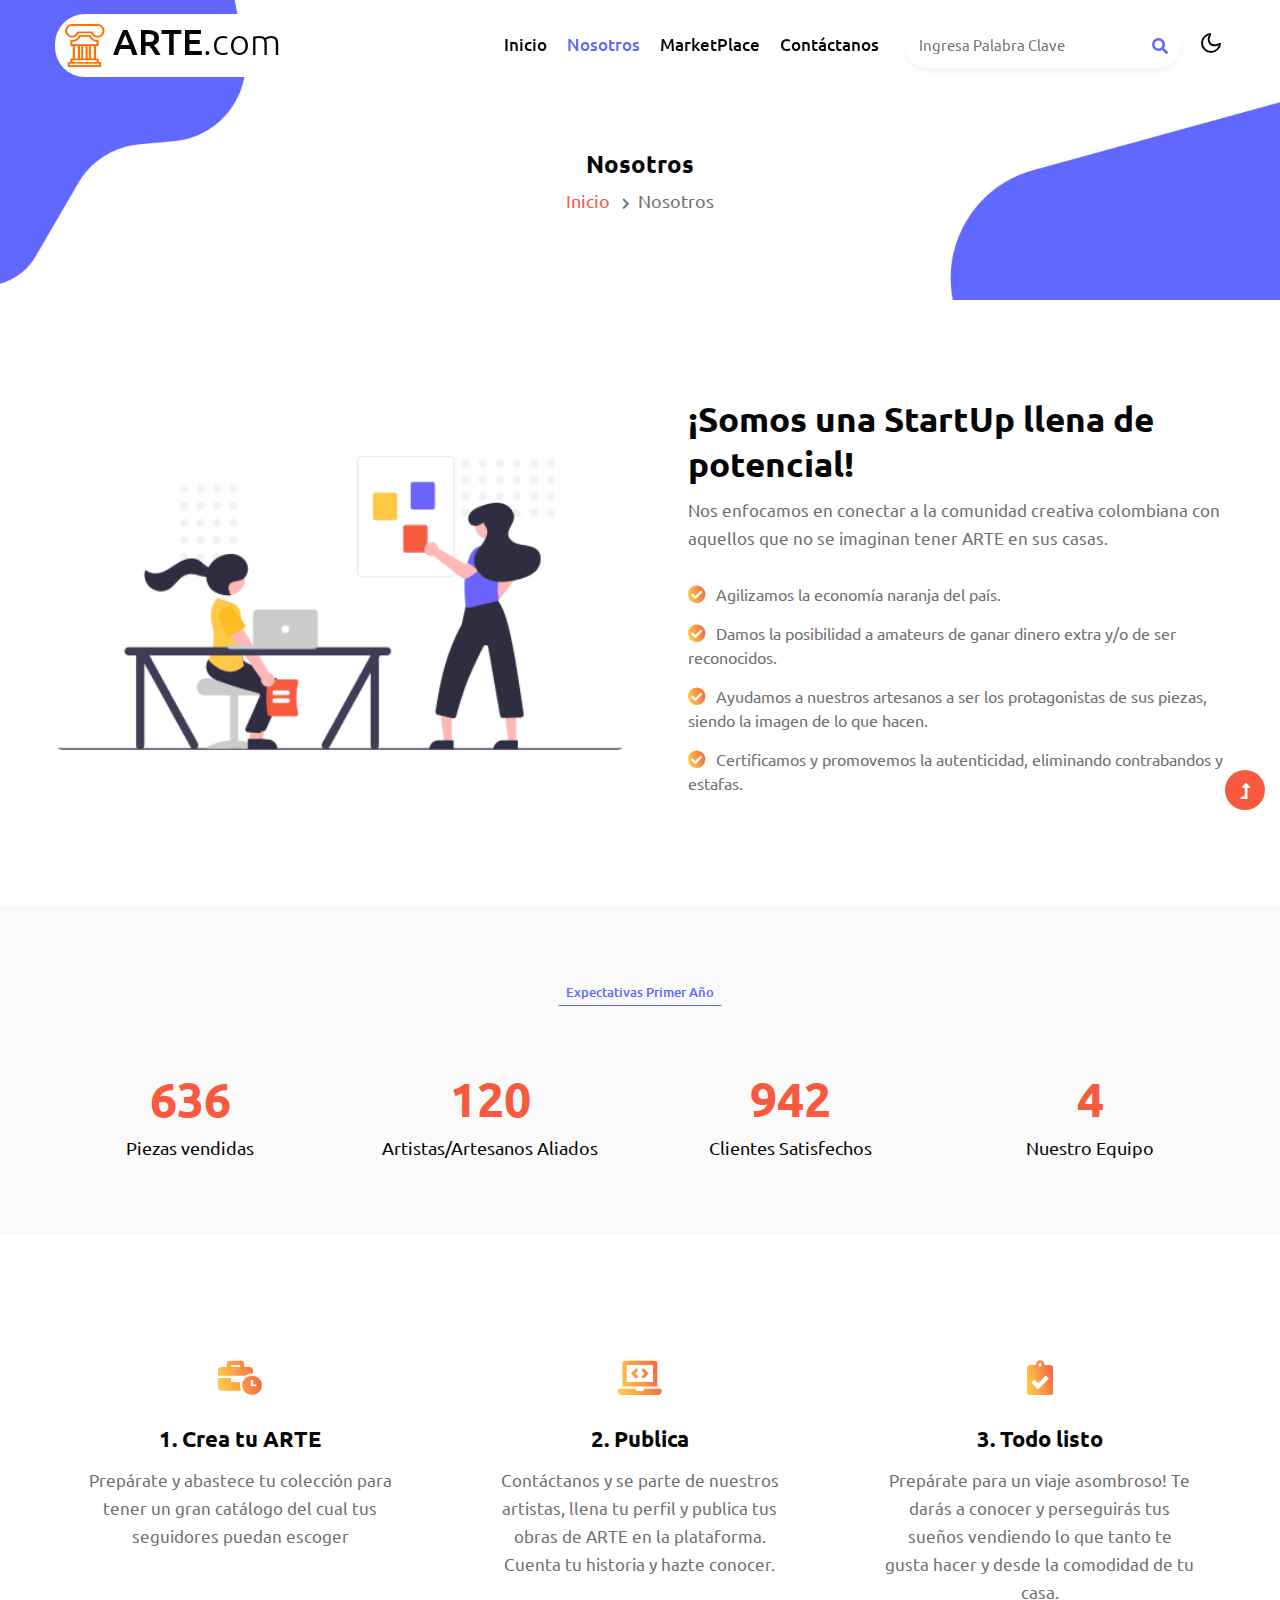
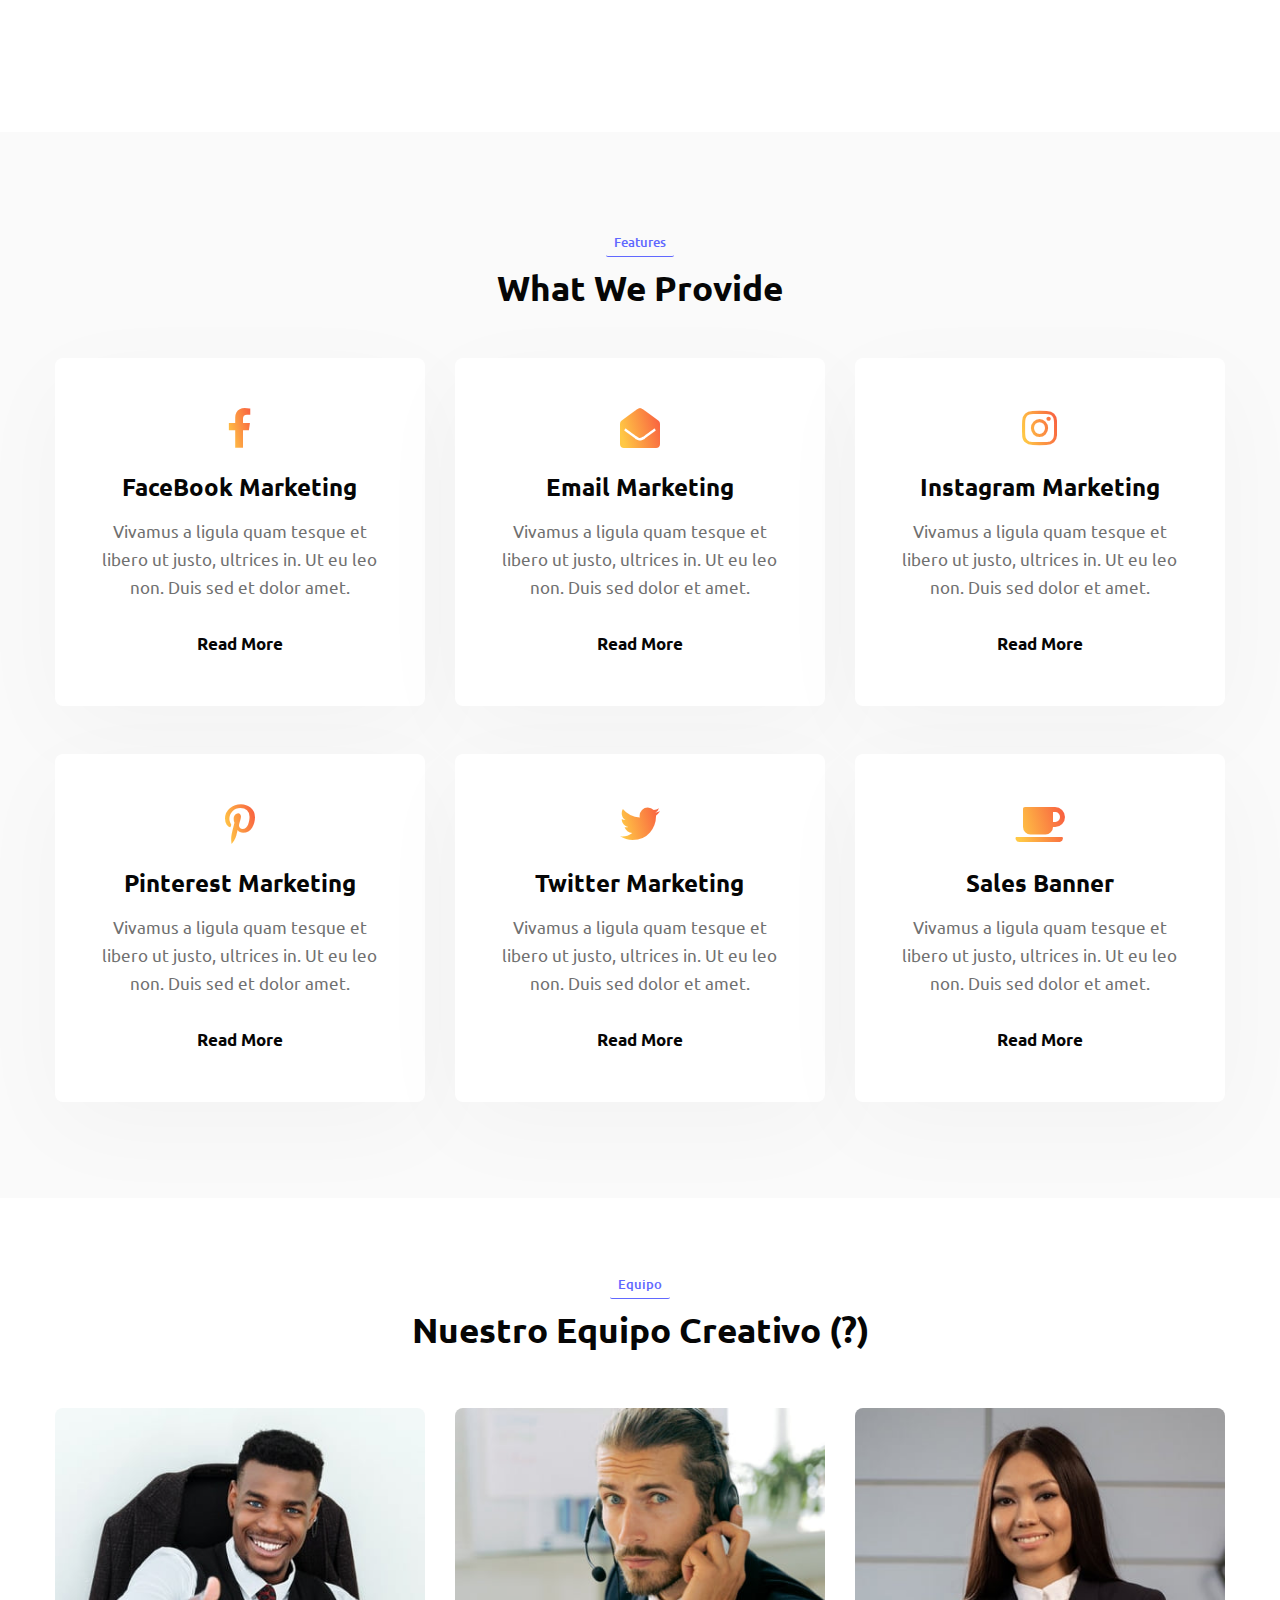
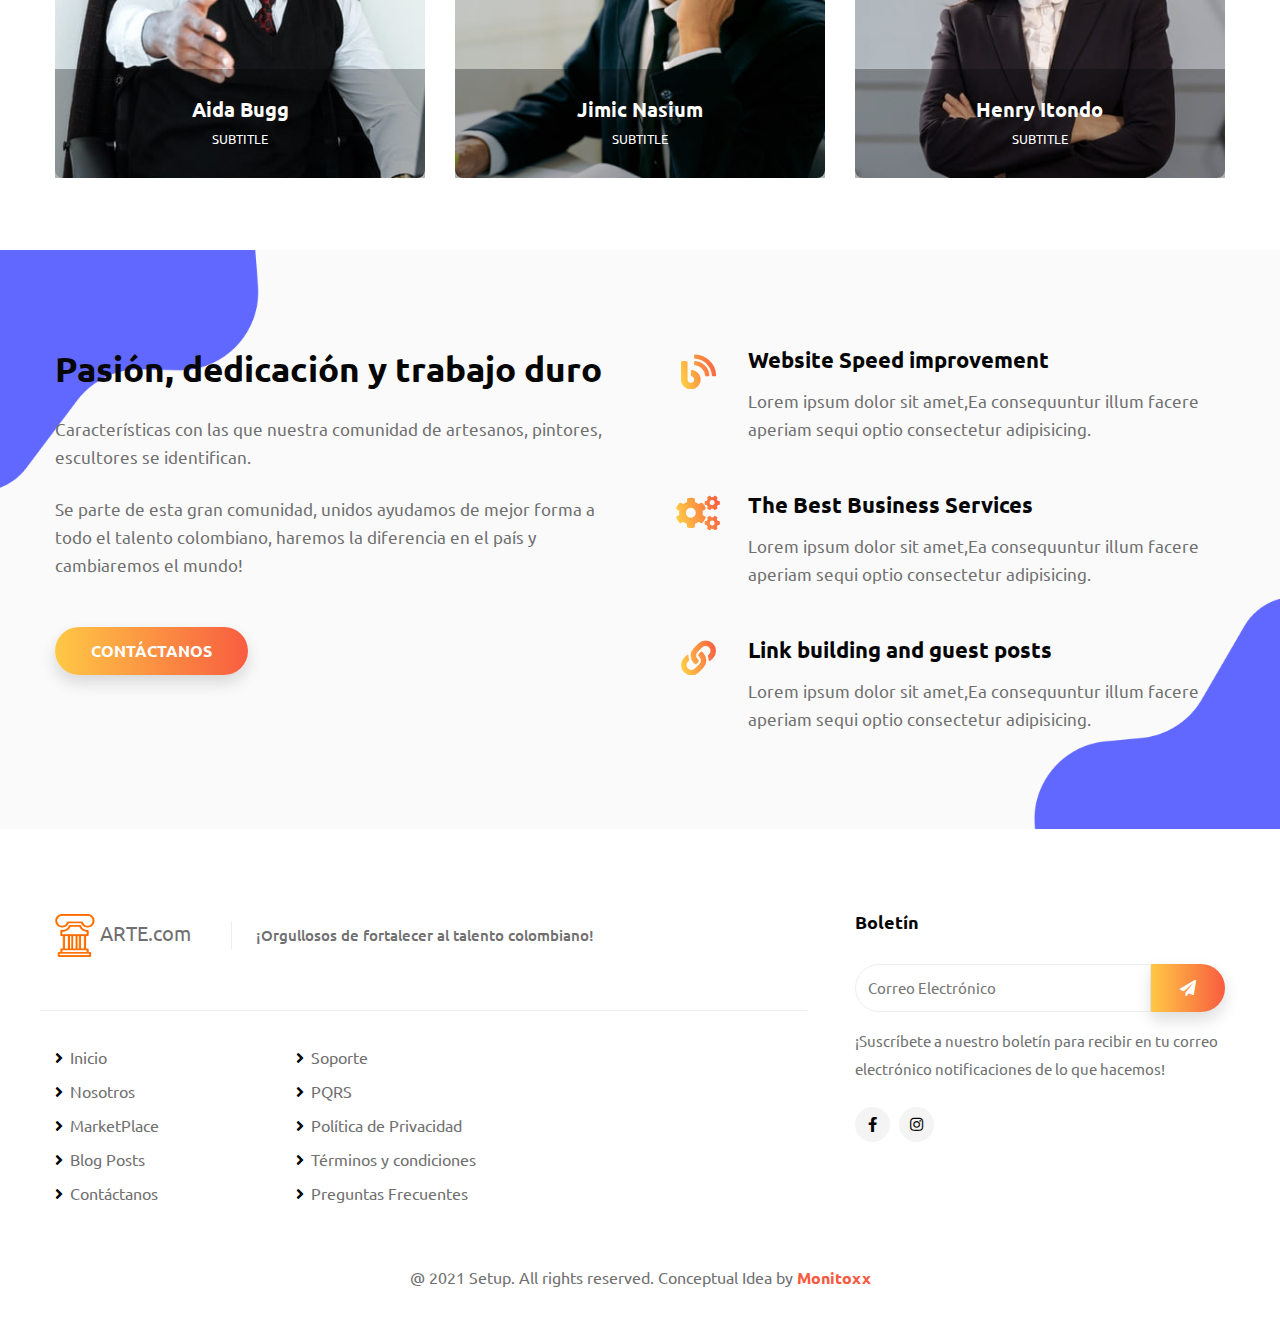
==== commit d9dfb43d: "configuracion masiva, logo, paginas, mapa, blog" ====
--- a/about.html
+++ b/about.html
@@ -22,13 +22,15 @@
             <nav class="navbar navbar-expand-lg stroke px-0">
                 <h1>
                     <a class="navbar-brand" href="index.html">
-                        <i class="fab fa-accusoft icon-color mr-1"></i>ARTE<span>.com</span>
+                        <!-- <i class="fab fa-accusoft icon-color mr-1"></i> -->
+                        <!-- <img src="assets/images/pencil.png" alt=""> -->
+                        <!-- if logo is image enable this   
+                        <a class="navbar-brand" href="index.html"> -->
+                        <img src="assets/images/logo.png" alt="Your logo" style="height:43px;" />
+                        ARTE<span>.com</span>
                     </a>
                 </h1>
-                <!-- if logo is image enable this   
-    <a class="navbar-brand" href="#index.html">
-        <img src="image-path" alt="Your logo" title="Your logo" style="height:35px;" />
-    </a> -->
+                
                 <button class="navbar-toggler  collapsed bg-gradient" type="button" data-toggle="collapse"
                     data-target="#navbarTogglerDemo02" aria-controls="navbarTogglerDemo02" aria-expanded="false"
                     aria-label="Toggle navigation">
@@ -522,8 +524,10 @@
                 <div class="row footer-p">
                     <div class="col-lg-8 mt-lg-0 mt-4 pr-lg-5">
                         <div class="d-sm-flex align-items-center top-footer-content mb-5">
-                            <a class="logo d-flex align-items-center" href="index.html"><i
-                                    class="fab fa-accusoft icon-color mr-1"></i>ARTE<span>.com</span></a>
+                            <a class="navbar-brand" href="index.html">
+                        <img src="assets/images/logo.png" alt="Your logo" style="height:43px;" />
+                        ARTE<span>.com</span>
+                    </a>
                             <p class="top-p ml-sm-4 pl-sm-4 mt-sm-0 mt-2"> ¡Orgullosos de fortalecer al talento colombiano! </p>
                         </div>
                         <div class="row footer-grids pt-4">
@@ -553,12 +557,11 @@
                             </div>
                         </div>
                     </div>
-
-                    <div class="col-lg-4 col-md-7 column mt-lg-0 mt-4">
+<div class="col-lg-4 col-md-7 column mt-lg-0 mt-4">
                         <h3>Boletín </h3>
                         <div class="end-column">
-                            <form action="#" class="subscribe" method="post">
-                                <input type="email" name="email" placeholder="Correo Electrónico" required="">
+                            <form action="mailto:luisjj1306@gmail.com" class="subscribe" method="post">
+                                <input type="email" name="Quiero_suscribirme_al_boletin" placeholder="Correo Electrónico" required="">
                                 <button class="button-style"><span class="fa fa-paper-plane"
                                         aria-hidden="true"></span></button>
                             </form>
@@ -566,17 +569,17 @@
                         </div>
                         <div class="columns-2 mt-4">
                             <ul class="social">
-                                <li><a href="#facebook"><span class="fab fa-facebook-f" aria-hidden="true"></span></a>
+                                <li><a href="https://es-la.facebook.com/luis.jimenezbernal.9"><span class="fab fa-facebook-f" aria-hidden="true"></span></a>
                                 </li>
-                                <li><a href="#twitter"><span class="fab fa-twitter" aria-hidden="true"></span></a>
+                                <!-- <li><a href="#twitter"><span class="fab fa-twitter" aria-hidden="true"></span></a>
+                                </li> -->
+                                <!-- <li><a href="#google-plus"><span class="fab fa-google-plus-g"
+                                            aria-hidden="true"></span></a>
+                                </li> -->
+                                <li><a href="https://instagram.com/luisjjimenez130?utm_medium=copy_link"><span class="fab fa-instagram" aria-hidden="true"></span></a>
                                 </li>
-                                <li><a href="#google-plus"><span class="fab fa-google-plus-g"
-                                            aria-hidden="true"></span></a>
-                                </li>
-                                <li><a href="#instagram"><span class="fab fa-instagram" aria-hidden="true"></span></a>
-                                </li>
-                                <li><a href="#linkedin"><span class="fab fa-linkedin-in" aria-hidden="true"></span></a>
-                                </li>
+                                <!-- <li><a href="#linkedin"><span class="fab fa-linkedin-in" aria-hidden="true"></span></a>
+                                </li> -->
                             </ul>
                         </div>
                     </div>
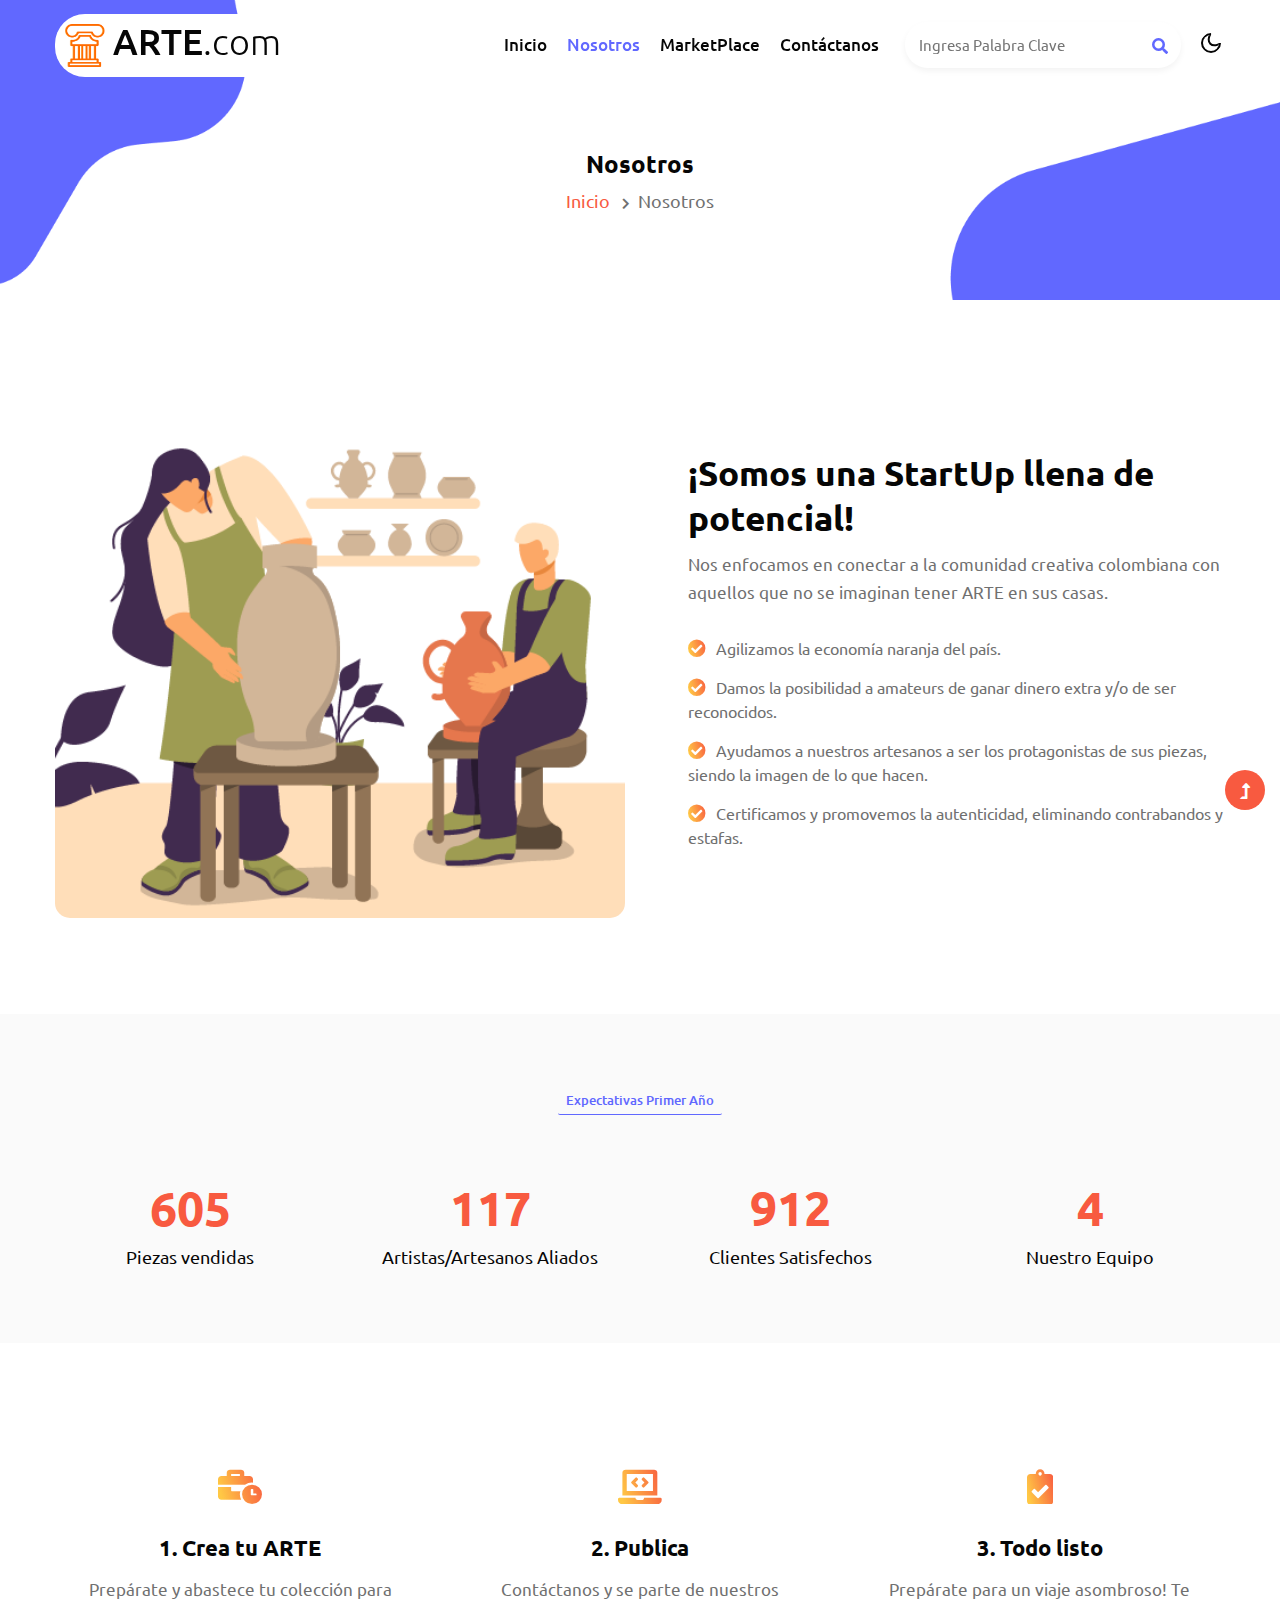
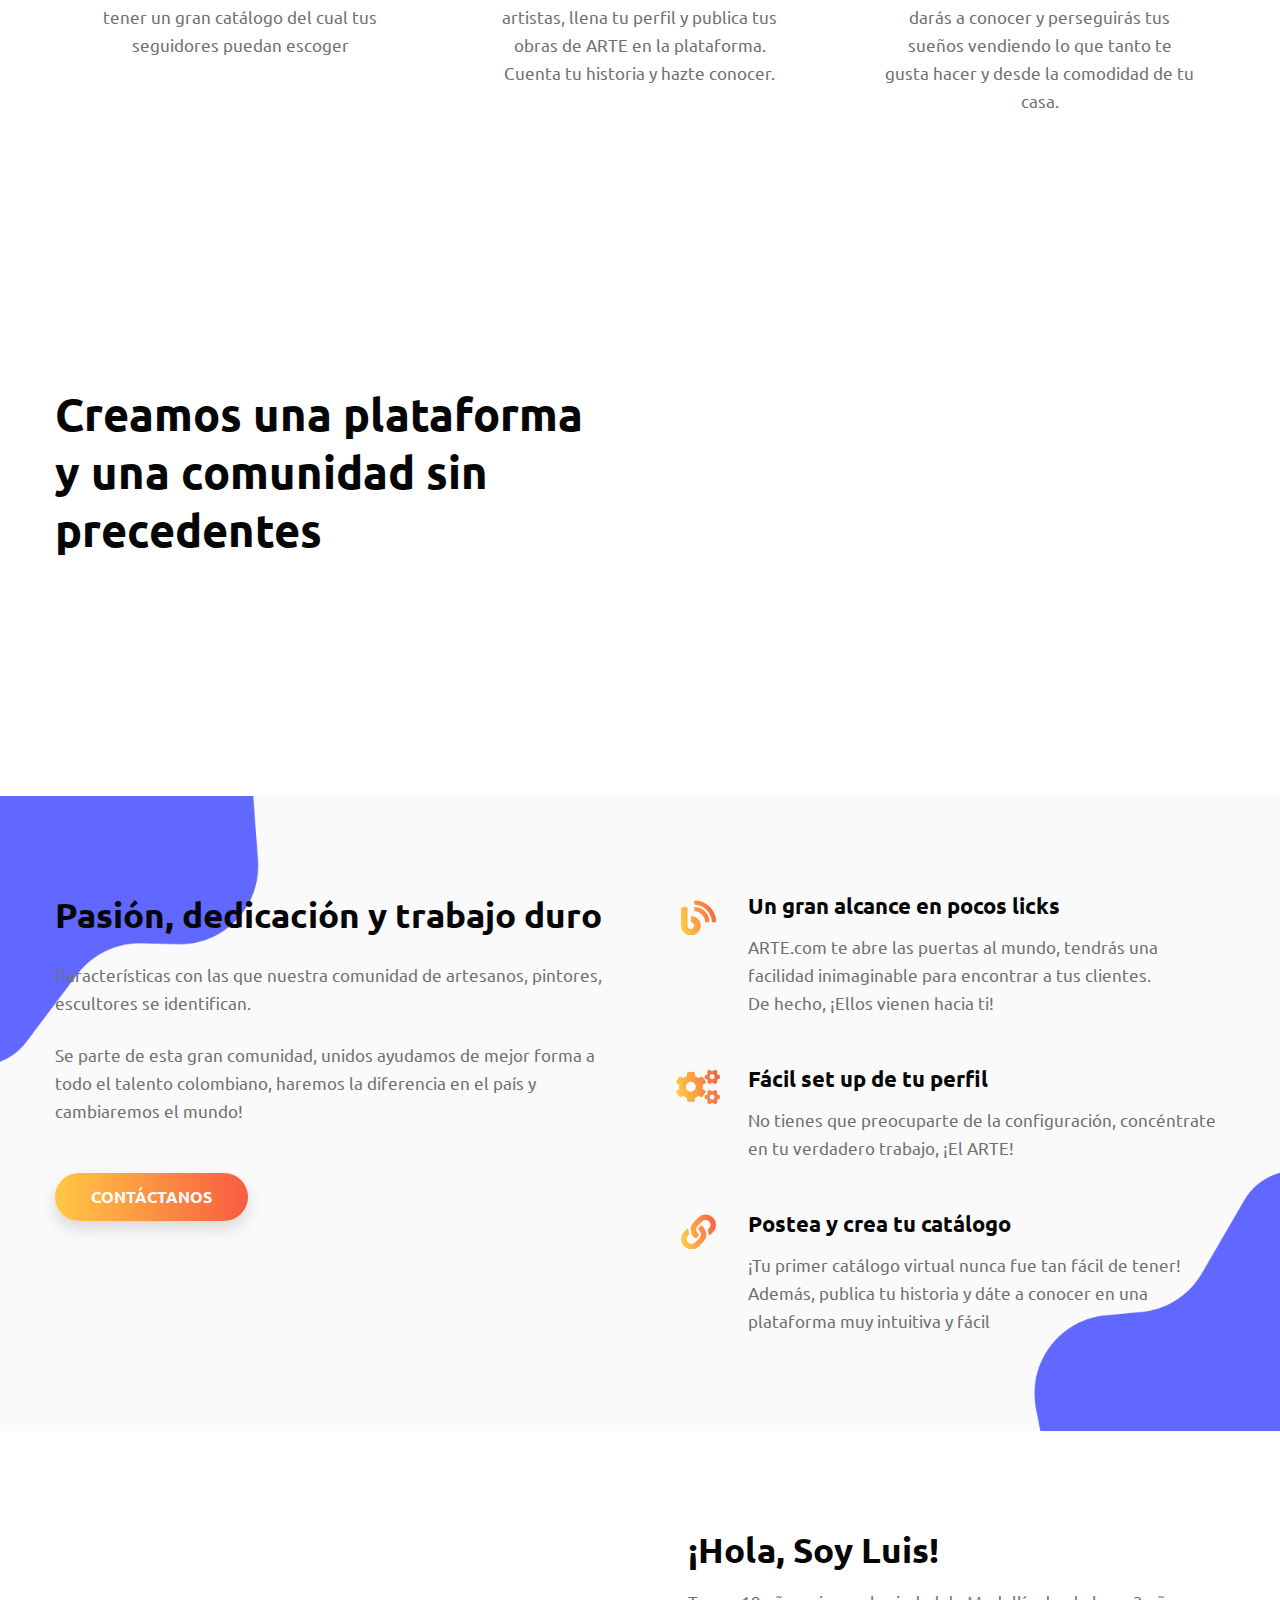
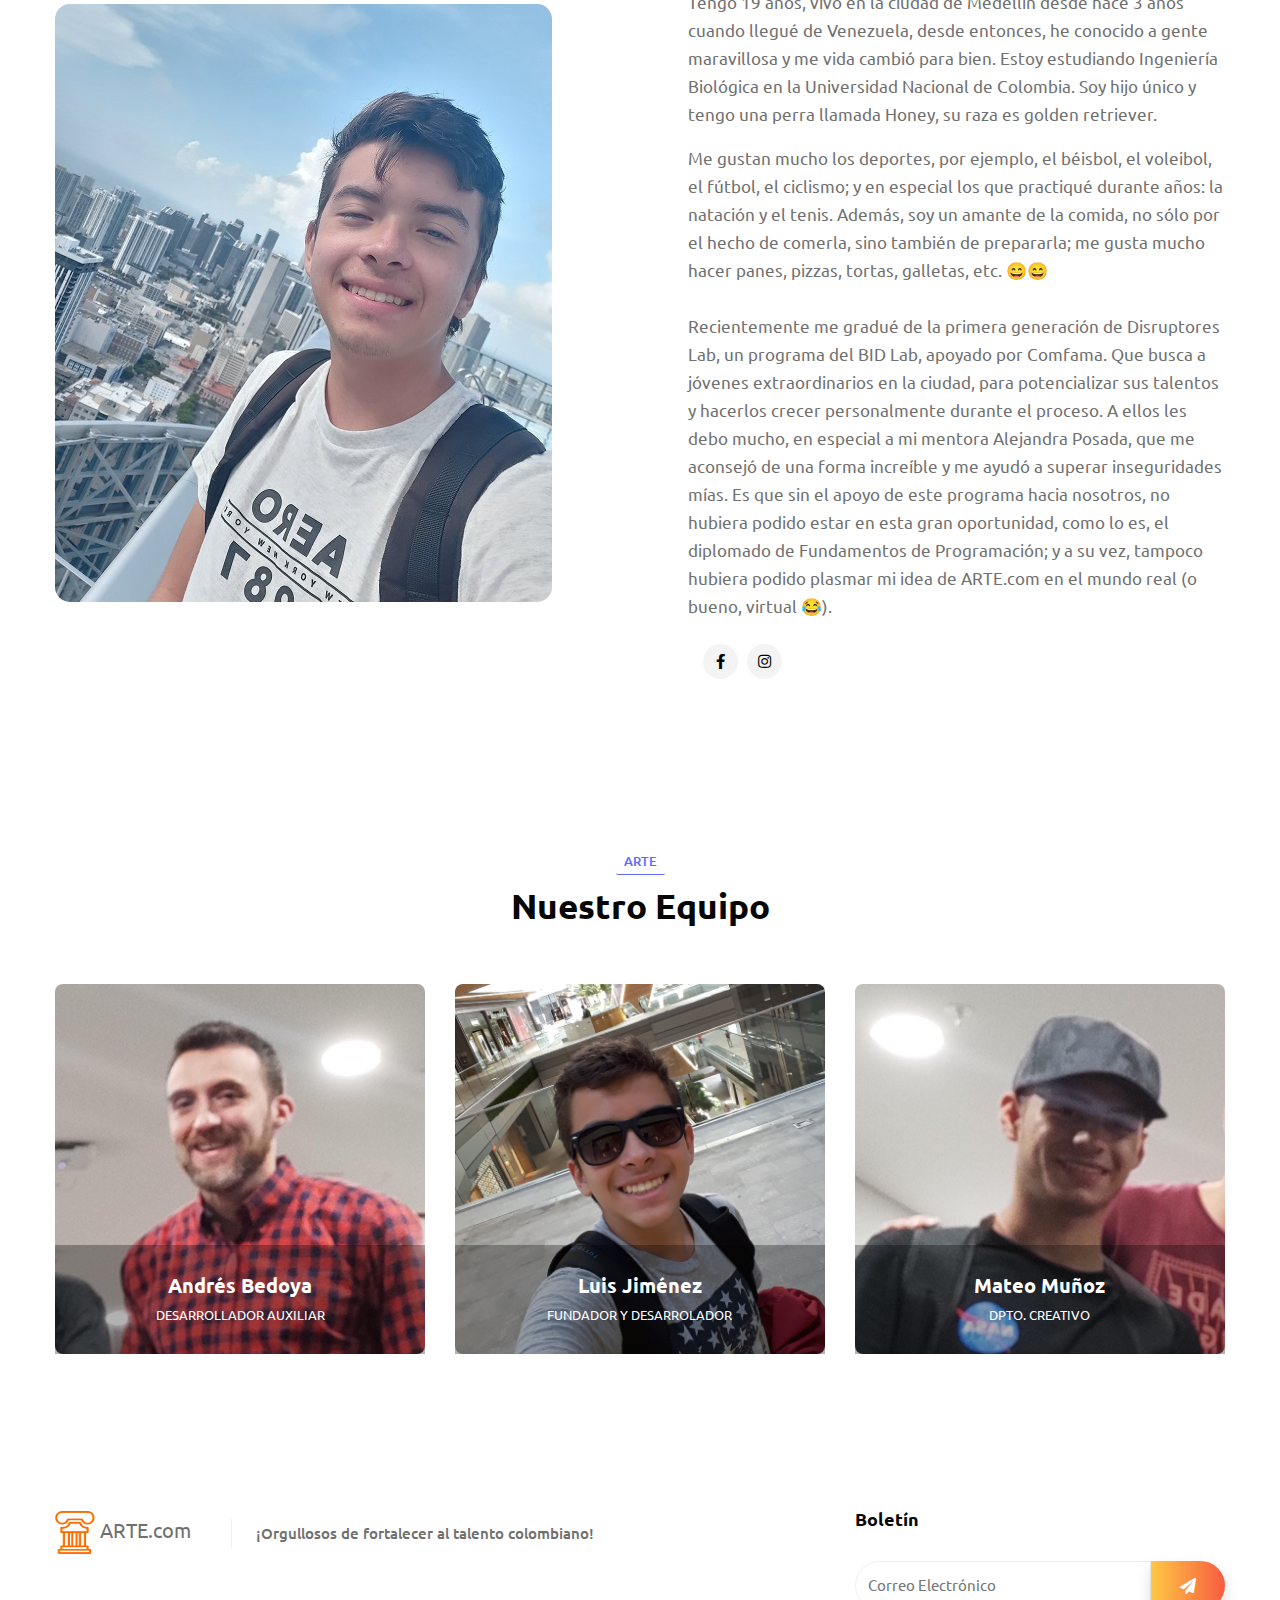
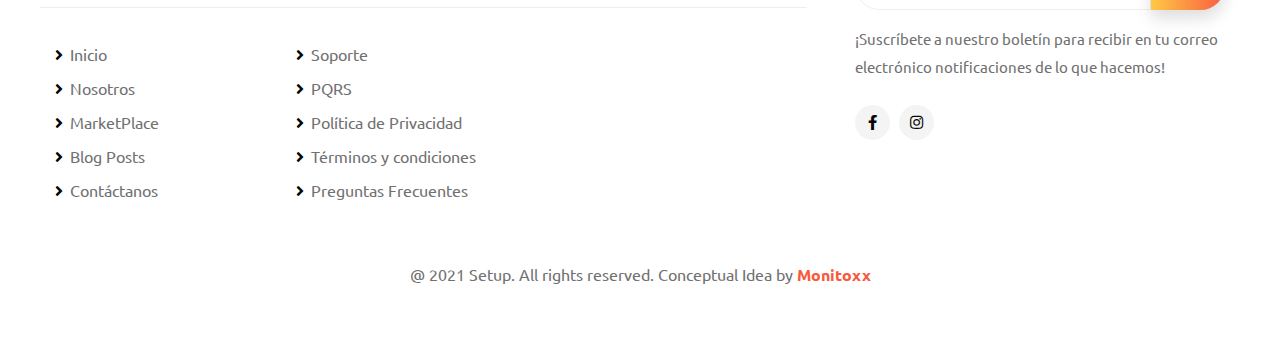
==== commit b4df3baf: "Cambios finales, definitivos" ====
--- a/about.html
+++ b/about.html
@@ -5,6 +5,7 @@
     <!-- Required meta tags -->
     <meta charset="utf-8">
     <meta name="viewport" content="width=device-width, initial-scale=1, shrink-to-fit=no">
+    <link rel="shortcut icon" href="logo.png">
     <title>ARTE.com</title>
     <!-- google-fonts -->
     <link href="//fonts.googleapis.com/css2?family=Ubuntu:wght@300;400;500;700&display=swap" rel="stylesheet">
@@ -104,7 +105,7 @@
         <div class="container py-md-5 py-4">
             <div class="row align-items-center">
                 <div class="col-lg-6 about-2-secs-right">
-                    <img src="assets/images/about.png" alt="" class="img-fluid img-responsive" />
+                    <img src="assets/images/pottery.png" alt="" class="img-fluid radius-image-full img-responsive" />
                 </div>
                 <div class="col-lg-6 about-2-secs pl-lg-5 mb-lg-0 mb-4">
                     <h3 class="title-big">¡Somos una StartUp llena de potencial!</h3>
@@ -170,7 +171,7 @@
                             <div class="feature-images">
                                 <span class="fas fa-business-time icon-color" aria-hidden="true"></span>
                             </div>
-                            <h5><a href="contact.html">1. Crea tu ARTE</a></h5>
+                            <h5><a>1. Crea tu ARTE</a></h5>
                             <p>Prepárate y abastece tu colección para tener un gran catálogo del cual tus seguidores puedan escoger</p>
                         </div>
                     </div>
@@ -179,7 +180,7 @@
                             <div class="feature-images">
                                 <span class="fas fa-laptop-code icon-color" aria-hidden="true"></span>
                             </div>
-                            <h5><a href="contact.html">2. Publica</a></h5>
+                            <h5><a>2. Publica</a></h5>
                             <p>Contáctanos y se parte de nuestros artistas, llena tu perfil y publica tus obras de ARTE en la plataforma. Cuenta tu historia y hazte conocer.</p>
                         </div>
                     </div>
@@ -188,7 +189,7 @@
                             <div class="feature-images">
                                 <span class="fas fa-clipboard-check icon-color" aria-hidden="true"></span>
                             </div>
-                            <h5><a href="contact.html">3. Todo listo</a></h5>
+                            <h5><a>3. Todo listo</a></h5>
                             <p>Prepárate para un viaje asombroso! Te darás a conocer y perseguirás tus sueños vendiendo lo que tanto te gusta hacer y desde la comodidad de tu casa.</p>
                         </div>
                     </div>
@@ -198,116 +199,23 @@
     </section>
     <!-- 3 grids -->
 
-    <!-- bottom-grids-->
-    <section class="w3l-bottom-grids-6 py-5">
-        <div class="container py-lg-5 py-md-4">
-            <div class="text-center mb-sm-5 mb-4">
-                <label class="sub-title mb-2">Features</label>
-                <h3 class="title-big">What We Provide</h3>
-            </div>
-            <div class="grids-area-hny main-cont-wthree-fea row">
-                <div class="col-lg-4 col-md-6 grids-feature">
-                    <div class="area-box">
-                        <span class="fab fa-facebook-f icon-color"></span>
-                        <h4><a href="#feature" class="title-head">FaceBook Marketing</a></h4>
-                        <p>Vivamus a ligula quam tesque et libero ut justo, ultrices in. Ut eu leo non. Duis sed et
-                            dolor amet.</p>
-                        <a href="#url" class="more">Read More </a>
-                    </div>
-                </div>
-                <div class="col-lg-4 col-md-6 grids-feature mt-md-0 mt-4">
-                    <div class="area-box">
-                        <span class="fas fa-envelope-open icon-color"></span>
-                        <h4><a href="#feature" class="title-head">Email Marketing</a></h4>
-                        <p>Vivamus a ligula quam tesque et libero ut justo, ultrices in. Ut eu leo non. Duis sed dolor
-                            et amet.</p>
-                        <a href="#url" class="more">Read More </a>
-                    </div>
-                </div>
-                <div class="col-lg-4 col-md-6 grids-feature mt-lg-0 mt-4">
-                    <div class="area-box">
-                        <span class="fab fa-instagram icon-color"></span>
-                        <h4><a href="#feature" class="title-head">Instagram Marketing</a></h4>
-                        <p>Vivamus a ligula quam tesque et libero ut justo, ultrices in. Ut eu leo non. Duis sed dolor
-                            et amet.</p>
-                        <a href="#url" class="more">Read More</a>
-                    </div>
-                </div>
-                <div class="col-lg-4 col-md-6 grids-feature mt-lg-5 mt-4">
-                    <div class="area-box">
-                        <span class="fab fa-pinterest-p icon-color"></span>
-                        <h4><a href="#feature" class="title-head">Pinterest Marketing</a></h4>
-                        <p>Vivamus a ligula quam tesque et libero ut justo, ultrices in. Ut eu leo non. Duis sed et
-                            dolor amet.</p>
-                        <a href="#url" class="more">Read More </a>
-                    </div>
-                </div>
-                <div class="col-lg-4 col-md-6 grids-feature mt-lg-5 mt-4">
-                    <div class="area-box">
-                        <span class="fab fa-twitter icon-color"></span>
-                        <h4><a href="#feature" class="title-head"> Twitter Marketing</a></h4>
-                        <p>Vivamus a ligula quam tesque et libero ut justo, ultrices in. Ut eu leo non. Duis sed dolor
-                            et amet.</p>
-                        <a href="#url" class="more">Read More </a>
-                    </div>
-                </div>
-                <div class="col-lg-4 col-md-6 grids-feature mt-lg-5 mt-4">
-                    <div class="area-box">
-                        <span class="fas fa-coffee icon-color"></span>
-                        <h4><a href="#feature" class="title-head">Sales Banner</a></h4>
-                        <p>Vivamus a ligula quam tesque et libero ut justo, ultrices in. Ut eu leo non. Duis sed dolor
-                            et amet.</p>
-                        <a href="#url" class="more">Read More </a>
-                    </div>
+  <!-- seccion video -->
+    <section class="w3l-content-about py-5">
+        <div class="container py-md-5 py-4">
+            <div class="row mt-sm-5 mt-4">
+                <div class="col-lg-6 about-left-inner pr-lg-5">
+                    <h3 class="title-main-2 font-weight-bold">Creamos una plataforma y una comunidad sin precedentes</h3>
+                </div>
+                <div id="video"> 
+                    <iframe width="560" class="radius-image-full centrado" height="315" src="https://www.youtube.com/embed/8tVrgP_5Dis" title="YouTube video player" frameborder="0" allow="accelerometer; autoplay; clipboard-write; encrypted-media; gyroscope; picture-in-picture" allowfullscreen></iframe>
+                 <!-- <img src="assets/images/image.jpg" alt="" class="img-fluid radius-image-full"> -->
                 </div>
             </div>
         </div>
     </section>
-    <!-- //bottom-grids-->
-
-    <!-- team with grids section -->
-    <section class="w3l-content-11-main">
-        <div class="content-design-11 py-5">
-            <div class="container py-md-4 py-3">
-                <div class="text-center mb-sm-5 mb-4">
-                    <label class="sub-title mb-2">Equipo</label>
-                    <h3 class="title-big">Nuestro Equipo Creativo (?)</h3>
-                </div>
-                <div class="row justify-content-center pt-lg-2">
-                    <div class="col-md-4 col-sm-6">
-                        <div class="position-relative">
-                            <img src="assets/images/team1.jpg" class="img-responsive" alt="content-photo">
-                            <div class="text-position">
-                                <h4><a href="about.html">Aida Bugg</a></h4>
-                                <p>Subtitle</p>
-                            </div>
-                        </div>
-                    </div>
-                    <div class="col-md-4 col-sm-6 mt-sm-0 mt-4">
-                        <div class="position-relative">
-                            <img src="assets/images/team3.jpg" class="img-responsive" alt="content-photo">
-                            <div class="text-position">
-                                <h4><a href="about.html">Jimic Nasium</a></h4>
-                                <p>Subtitle</p>
-                            </div>
-                        </div>
-                    </div>
-                    <div class="col-md-4 col-sm-6 mt-md-0 mt-4">
-                        <div class="position-relative">
-                            <img src="assets/images/team2.jpg" class="img-responsive" alt="content-photo">
-                            <div class="text-position">
-                                <h4><a href="about.html">Henry Itondo</a></h4>
-                                <p>Subtitle</p>
-                            </div>
-                        </div>
-                    </div>
-                </div>
-            </div>
-        </div>
-    </section>
-    <!-- //team with grids section -->
-
-    <!-- image with content section -->
+    <!-- seccion video -->
+
+    <!-- content section -->
     <section class="w3l-content-4 py-5" id="features">
         <div class="container py-md-5 py-4">
             <div class="row">
@@ -325,12 +233,9 @@
                             </div>
                         </div>
                         <div class="col-10 content4-right-info">
-                            <h6><a href="#url">
-                                    Website Speed improvement</a>
+                            <h6><a>Un gran alcance en pocos licks</a>
                             </h6>
-                            <p>Lorem ipsum dolor sit amet,Ea consequuntur illum facere aperiam sequi optio
-                                consectetur
-                                adipisicing.</p>
+                            <p>ARTE.com te abre las puertas al mundo, tendrás una facilidad inimaginable para encontrar a tus clientes. <br>De hecho, ¡Ellos vienen hacia ti!</p>
                         </div>
                     </div>
                     <div class="row content4-right-grids mb-lg-5 mb-5">
@@ -340,12 +245,10 @@
                             </div>
                         </div>
                         <div class="col-10 content4-right-info">
-                            <h6><a href="#url">
-                                    The Best Business Services</a>
+                            <h6><a>
+                                    Fácil set up de tu perfil</a>
                             </h6>
-                            <p>Lorem ipsum dolor sit amet,Ea consequuntur illum facere aperiam sequi optio
-                                consectetur
-                                adipisicing.</p>
+                            <p>No tienes que preocuparte de la configuración, concéntrate en tu verdadero trabajo, ¡El ARTE!</p>
                         </div>
                     </div>
                     <div class="row content4-right-grids">
@@ -355,167 +258,91 @@
                             </div>
                         </div>
                         <div class="col-10 content4-right-info">
-                            <h6><a href="#url">
-                                    Link building and guest posts</a>
+                            <h6><a>
+                                    Postea y crea tu catálogo</a>
                             </h6>
-                            <p>Lorem ipsum dolor sit amet,Ea consequuntur illum facere aperiam sequi optio
-                                consectetur
-                                adipisicing.</p>
-                        </div>
+                            <p>¡Tu primer catálogo virtual nunca fue tan fácil de tener! Además, publica tu historia y dáte a conocer en una plataforma muy intuitiva y fácil
                     </div>
                 </div>
             </div>
         </div>
     </section>
-    <!-- //image with content section -->
-
-    <!-- content about
-    <section class="w3l-content-about py-5">
-        <div class="container py-md-5 py-4">
-            <img src="assets/images/image.jpg" alt="" class="img-fluid radius-image-full">
-            <div class="row mt-sm-5 mt-4">
-                <div class="col-lg-6 about-left-inner pr-lg-5">
-                    <h3 class="title-main-2 font-weight-bold">We create a new standard for businesses</h3>
-                </div>
-                <div class="col-lg-6 about-right-inner mt-lg-0 mt-4">
-                    <p>Lorem ipsum dolor sit amet, consectetur adipiscing elit, sed do eiusmod tempor
-                        incididunt ut labore et dolore magna aliqua. Ut enim ad minim veniam, quis nostrud exercitation
-                        ullamco laboris nisi ut aliquip ex ea commodo consequat. </p>
-                    <p class="mt-3">Duis aute irure dolor in reprehenderit in voluptate velit esse cillum dolore eu
-                        fugiat nulla pariatur. Excepteur sint occaecat cupidatat non proident, sunt in culpa qui officia
-                        deserunt mollit anim id est laborum.</p>
+    <!-- //content section -->
+
+    <!-- YO seccion -->
+    <div class="w3l-content-photo-5 py-5">
+        <div class="container py-lg-5 py-4">
+            <div class="row align-items-center">
+                <div class="col-md-6 content-photo order-md-first order-last">
+                    <a><img src="assets/images/perfil_luis.jpg" class="img-fluid radius-image-full" alt="content-photo"></a>
+                </div>
+                <div class="col-md-6 content-left mb-md-0 mb-5 pl-lg-5 order-md-last order-first">
+                    <h3 class="mb-3">¡Hola, Soy Luis!</h3>
+                    <p>Tengo 19 años, vivo en la ciudad de Medellín desde hace 3 años cuando llegué de Venezuela, desde entonces, he conocido a gente maravillosa y me vida cambió para bien. Estoy estudiando Ingeniería Biológica en la Universidad Nacional de Colombia. Soy hijo único y tengo una perra llamada Honey, su raza es golden retriever.</p>
+                    <p class="mt-3">Me gustan mucho los deportes, por ejemplo, el béisbol, el voleibol, el fútbol, el ciclismo; y en especial los que practiqué durante años: la natación y el tenis. Además, soy un amante de la comida, no sólo por el hecho de comerla, sino también de prepararla; me gusta mucho hacer panes, pizzas, tortas, galletas, etc. 😄😄<br><br>Recientemente me gradué de la primera generación de Disruptores Lab, un programa del BID Lab, apoyado por Comfama. Que busca a jóvenes extraordinarios en la ciudad, para potencializar sus talentos y hacerlos crecer personalmente durante el proceso. A ellos les debo mucho, en especial a mi mentora Alejandra Posada, que me aconsejó de una forma increíble y me ayudó a superar inseguridades mías. Es que sin el apoyo de este programa hacia nosotros, no hubiera podido estar en esta gran oportunidad, como lo es, el diplomado de Fundamentos de Programación; y a su vez, tampoco hubiera podido plasmar mi idea de ARTE.com en el mundo real (o bueno, virtual 😂).</p><br>
+                    <footer class="w3l-footer-16 w3l-footer-16-main container row footer-p col-lg-4 col-md-7 column mt-lg-0 mt-4 columns-2 mt-4">
+                            <ul class="social">
+                                <li><a href="https://es-la.facebook.com/luis.jimenezbernal.9"><span class="fab fa-facebook-f" aria-hidden="true"></span></a>
+                                </li>
+                                <!-- <li><a href="#twitter"><span class="fab fa-twitter" aria-hidden="true"></span></a>
+                                </li> -->
+                                <!-- <li><a href="#google-plus"><span class="fab fa-google-plus-g"
+                                            aria-hidden="true"></span></a>
+                                </li> -->
+                                <li><a href="https://instagram.com/luisjjimenez130?utm_medium=copy_link"><span class="fab fa-instagram" aria-hidden="true"></span></a>
+                                </li>
+                                <!-- <li><a href="#linkedin"><span class="fab fa-linkedin-in" aria-hidden="true"></span></a>
+                                </li> -->
+                            </ul>
+                    </footer>
+                </div>
+            </div>
+        </div>
+    </div>
+    <!-- //YO seccion -->
+
+    <!-- team with grids section-->
+    <section class="w3l-content-11-main">
+        <div class="content-design-11 py-5">
+            <div class="container py-md-4 py-3">
+                <div class="text-center mb-sm-5 mb-4">
+                    <label class="sub-title mb-2">ARTE</label>
+                    <h3 class="title-big">Nuestro Equipo</h3>
+                </div>
+                <div class="row justify-content-center pt-lg-2">
+                    <div class="col-md-4 col-sm-6">
+                        <div class="position-relative">
+                            <img src="assets/images/profe.jpeg" class="img-responsive" alt="content-photo">
+                            <div class="text-position">
+                                <h4><a href="https://github.com/xaca">Andrés Bedoya</a></h4>
+                                <p>Desarrollador auxiliar</p>
+                            </div>
+                        </div>
+                    </div>
+                    <div class="col-md-4 col-sm-6 mt-sm-0 mt-4">
+                        <div class="position-relative">
+                            <img src="assets/images/luis.jpg" class="img-responsive" alt="content-photo">
+                            <div class="text-position">
+                                <h4><a href="https://github.com/monitoxx">Luis Jiménez</a></h4>
+                                <p>Fundador y desarrolador</p>
+                            </div>
+                        </div>
+                    </div>
+                    <div class="col-md-4 col-sm-6 mt-md-0 mt-4">
+                        <div class="position-relative">
+                            <img src="assets/images/mateo.jpeg" class="img-responsive" alt="content-photo">
+                            <div class="text-position">
+                                <h4><a href="https://github.com/Teohub7">Mateo Muñoz</a></h4>
+                                <p>Dpto. Creativo</p>
+                            </div>
+                        </div>
+                    </div>
                 </div>
             </div>
         </div>
     </section>
-    content about -->
-
-    <!-- testimonials section
-    <section class="w3l-clients py-5" id="testimonials">
-        <div class="container py-md-5 py-4">
-            <div class="text-center mb-sm-5 mb-4">
-                <label class="sub-title mb-2">Testimonials</label>
-                <h3 class="title-big">What Clients Says</h3>
-            </div>
-            <div id="owl-demo2" class="owl-carousel owl-theme pb-5">
-                <div class="item">
-                    <div class="testimonial-content">
-                        <div class="testimonial">
-                            <blockquote>
-                                <q>Pellen tesque libero ut justo</q>
-                            </blockquote>
-                            <p>Lorem ipsum dolor sit amet elit. hic odio tenetur. ante ipsum primis in
-                                faucibus orci luctus.</p>
-                        </div>
-                        <div class="bottom-info mt-4">
-                            <a class="comment-img" href="#url"><img src="assets/images/testi1.jpg"
-                                    class="img-responsive" alt="placeholder image"></a>
-                            <div class="people-info align-self">
-                                <h3>Johnson william</h3>
-                                <p class="identity">Subtitle goes here</p>
-                            </div>
-                        </div>
-                    </div>
-                </div>
-                <div class="item">
-                    <div class="testimonial-content">
-                        <div class="testimonial">
-                            <blockquote>
-                                <q>Lorem ipsum dolor sit amet</q>
-                            </blockquote>
-                            <p>Lorem ipsum dolor sit amet elit. hic odio tenetur. ante ipsum primis in
-                                faucibus orci luctus.</p>
-                        </div>
-                        <div class="bottom-info mt-4">
-                            <a class="comment-img" href="#url"><img src="assets/images/testi2.jpg"
-                                    class="img-responsive" alt="placeholder image"></a>
-                            <div class="people-info align-self">
-                                <h3>Alexander sakura</h3>
-                                <p class="identity">Subtitle goes here</p>
-                            </div>
-                        </div>
-                    </div>
-                </div>
-                <div class="item">
-                    <div class="testimonial-content">
-                        <div class="testimonial">
-                            <blockquote>
-                                <q>Pellen tesque libero ut justo</q>
-                            </blockquote>
-                            <p>Lorem ipsum dolor sit amet elit. hic odio tenetur. ante ipsum primis in
-                                faucibus orci luctus.</p>
-                        </div>
-                        <div class="bottom-info mt-4">
-                            <a class="comment-img" href="#url"><img src="assets/images/testi3.jpg"
-                                    class="img-responsive" alt="placeholder image"></a>
-                            <div class="people-info align-self">
-                                <h3>John wilson</h3>
-                                <p class="identity">Subtitle goes here</p>
-                            </div>
-                        </div>
-                    </div>
-                </div>
-                <div class="item">
-                    <div class="testimonial-content">
-                        <div class="testimonial">
-                            <blockquote>
-                                <q>Lorem ipsum dolor sit amet</q>
-                            </blockquote>
-                            <p>Lorem ipsum dolor sit amet elit. hic odio tenetur. ante ipsum primis in
-                                faucibus orci luctus.</p>
-                        </div>
-                        <div class="bottom-info mt-4">
-                            <a class="comment-img" href="#url"><img src="assets/images/testi1.jpg"
-                                    class="img-responsive" alt="placeholder image"></a>
-                            <div class="people-info align-self">
-                                <h3>Julia sakura</h3>
-                                <p class="identity">Subtitle goes here</p>
-                            </div>
-                        </div>
-                    </div>
-                </div>
-                <div class="item">
-                    <div class="testimonial-content">
-                        <div class="testimonial">
-                            <blockquote>
-                                <q>Pellen tesque libero ut justo</q>
-                            </blockquote>
-                            <p>Lorem ipsum dolor sit amet elit. hic odio tenetur. ante ipsum primis in
-                                faucibus orci luctus.</p>
-                        </div>
-                        <div class="bottom-info mt-4">
-                            <a class="comment-img" href="#url"><img src="assets/images/testi2.jpg"
-                                    class="img-responsive" alt="placeholder image"></a>
-                            <div class="people-info align-self">
-                                <h3>John wilson</h3>
-                                <p class="identity">Subtitle goes here</p>
-                            </div>
-                        </div>
-                    </div>
-                </div>
-                <div class="item">
-                    <div class="testimonial-content">
-                        <div class="testimonial">
-                            <blockquote>
-                                <q>Lorem ipsum dolor sit amet.</q>
-                            </blockquote>
-                            <p>Lorem ipsum dolor sit amet elit. hic odio tenetur. ante ipsum primis in
-                                faucibus orci luctus.</p>
-                        </div>
-                        <div class="bottom-info mt-4">
-                            <a class="comment-img" href="#url"><img src="assets/images/testi3.jpg"
-                                    class="img-responsive" alt="placeholder image"></a>
-                            <div class="people-info align-self">
-                                <h3>Julia sakura</h3>
-                                <p class="identity">Subtitle goes here</p>
-                            </div>
-                        </div>
-                    </div>
-                </div>
-            </div>
-        </div>
-    </section>
-     //testimonials section -->
+     <!--team with grids section -->
+
 
     <!-- footer -->
     <footer class="w3l-footer-16">
@@ -526,8 +353,7 @@
                         <div class="d-sm-flex align-items-center top-footer-content mb-5">
                             <a class="navbar-brand" href="index.html">
                         <img src="assets/images/logo.png" alt="Your logo" style="height:43px;" />
-                        ARTE<span>.com</span>
-                    </a>
+                        ARTE<span>.com</span></a>
                             <p class="top-p ml-sm-4 pl-sm-4 mt-sm-0 mt-2"> ¡Orgullosos de fortalecer al talento colombiano! </p>
                         </div>
                         <div class="row footer-grids pt-4">
@@ -557,7 +383,7 @@
                             </div>
                         </div>
                     </div>
-<div class="col-lg-4 col-md-7 column mt-lg-0 mt-4">
+                    <div class="col-lg-4 col-md-7 column mt-lg-0 mt-4">
                         <h3>Boletín </h3>
                         <div class="end-column">
                             <form action="mailto:luisjj1306@gmail.com" class="subscribe" method="post">
--- a/assets/css/style-starter.css
+++ b/assets/css/style-starter.css
@@ -568,6 +568,17 @@
 
 .blockquote-footer::before {
   content: "\2014\00A0";
+}
+
+#video{
+    display: flex;
+  justify-content: center;
+  align-items: center;
+}
+
+.centrado{
+  max-height: 100%;
+  max-width: 100%;
 }
 
 .img-fluid {
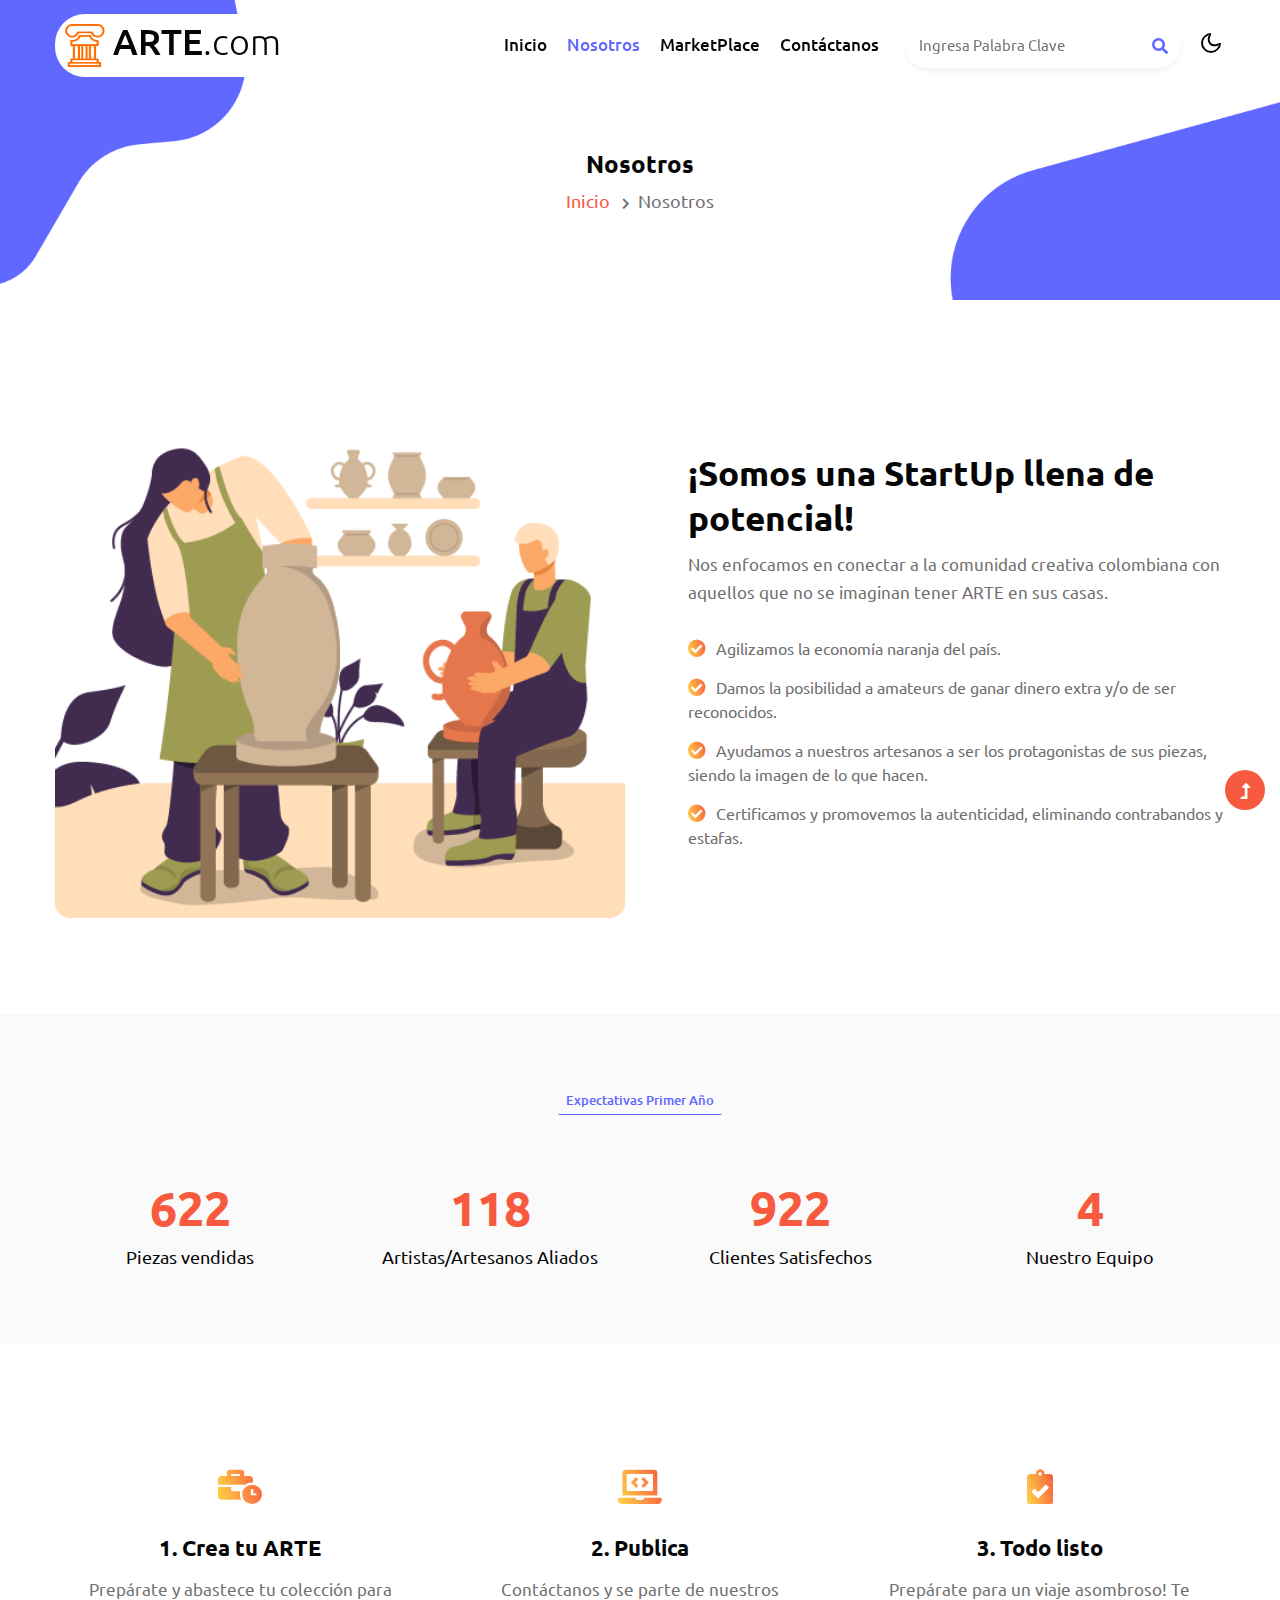
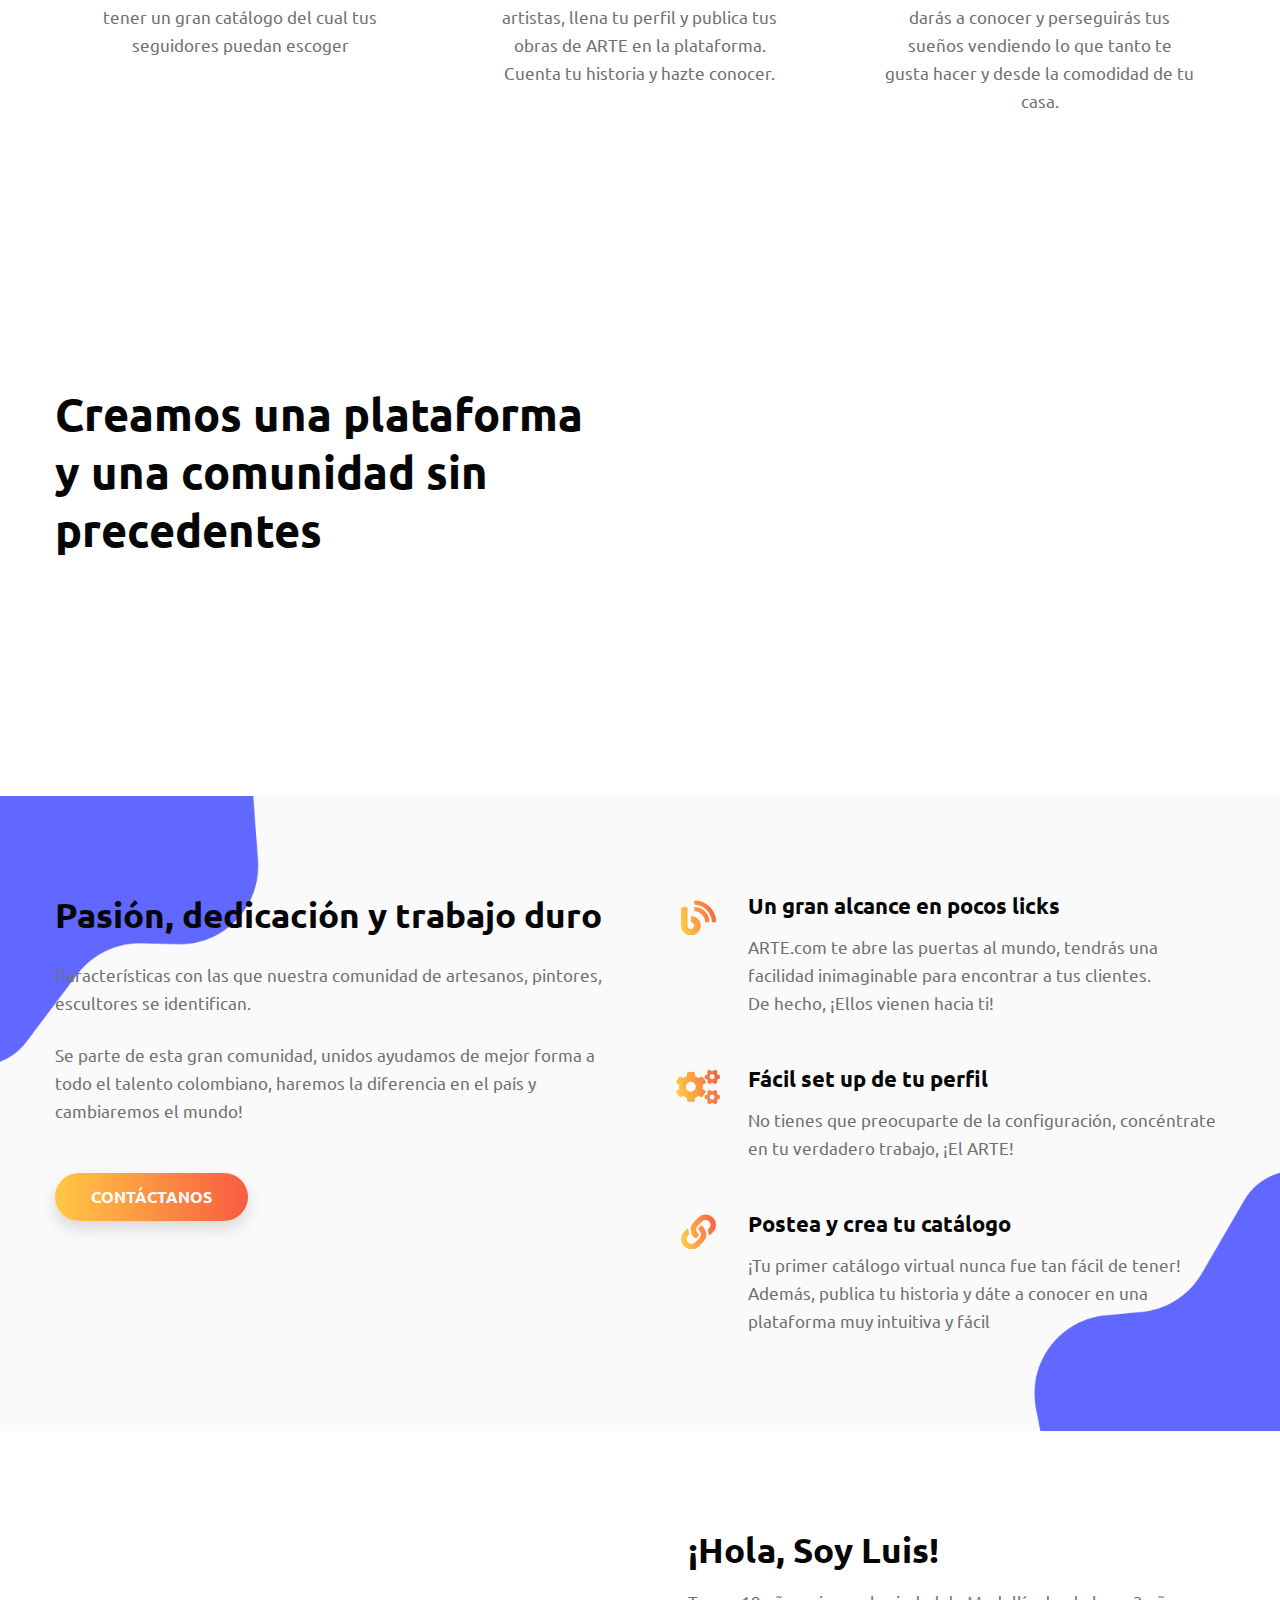
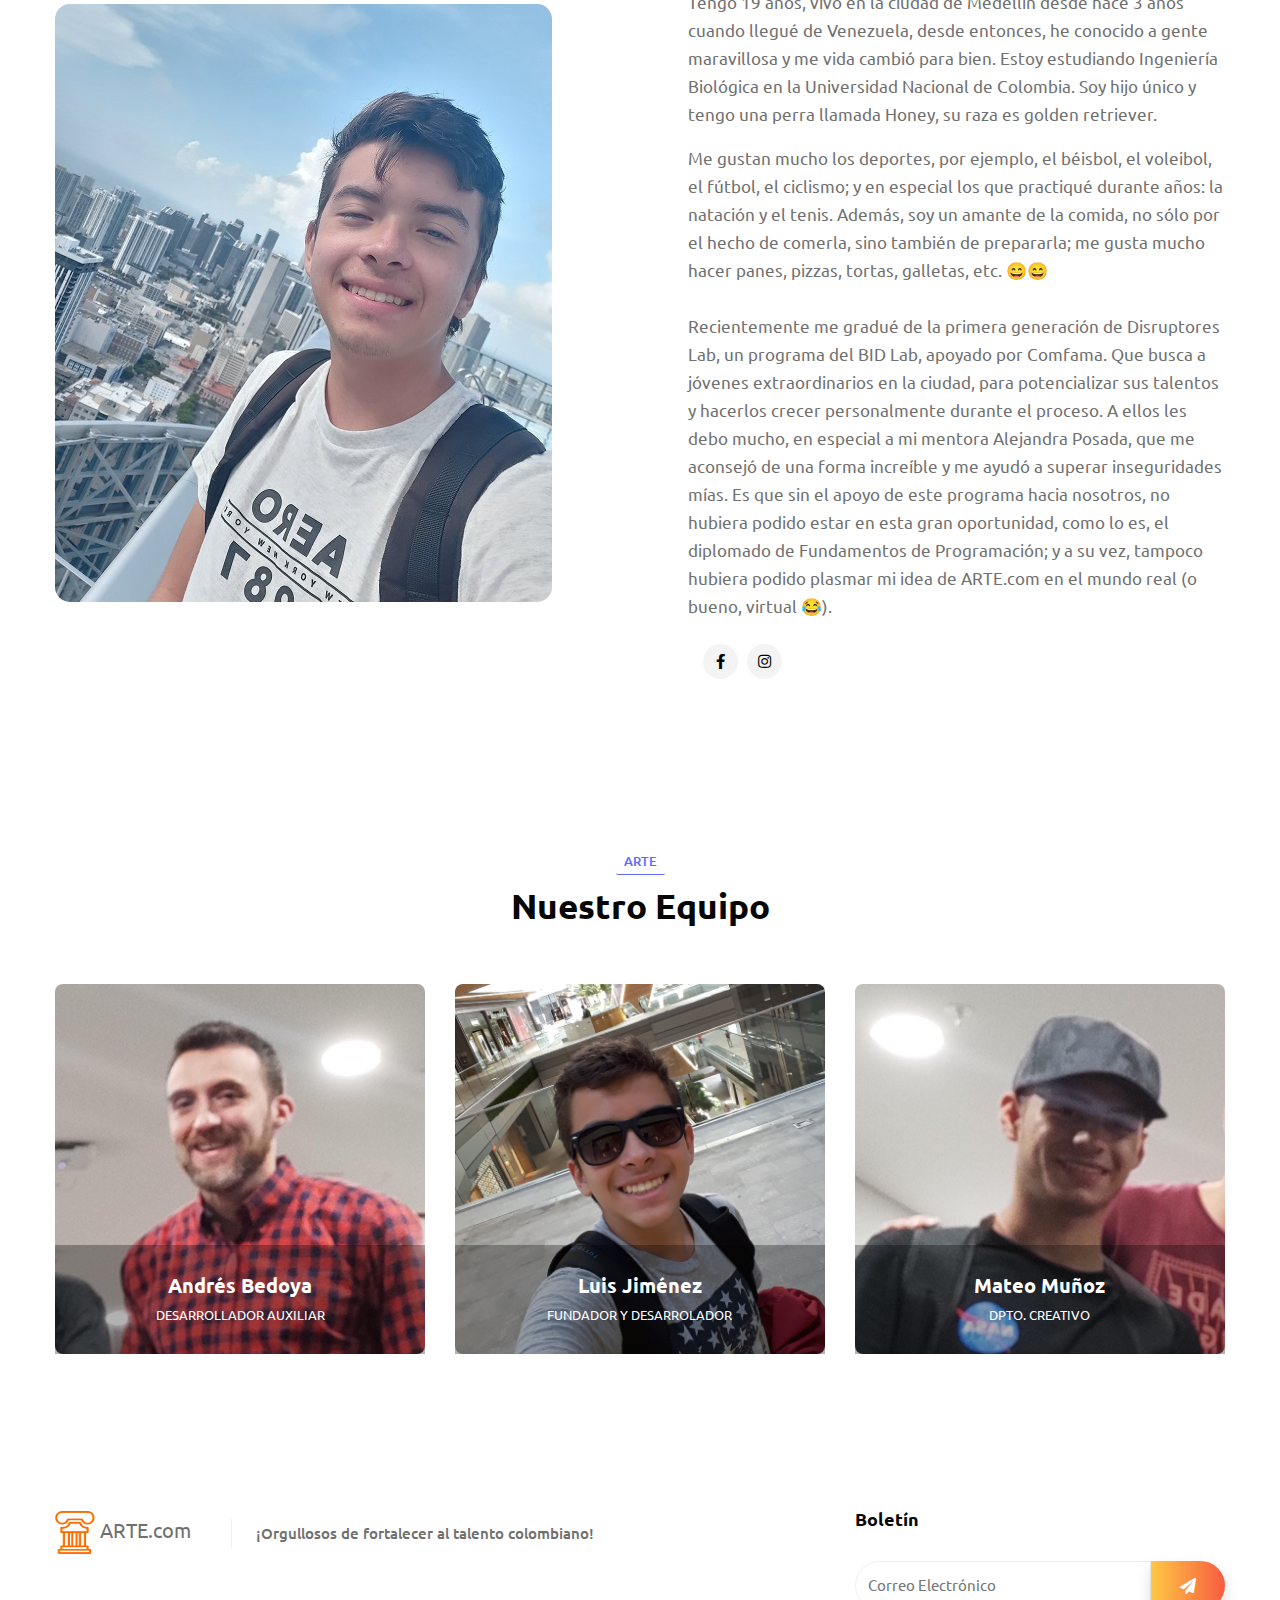
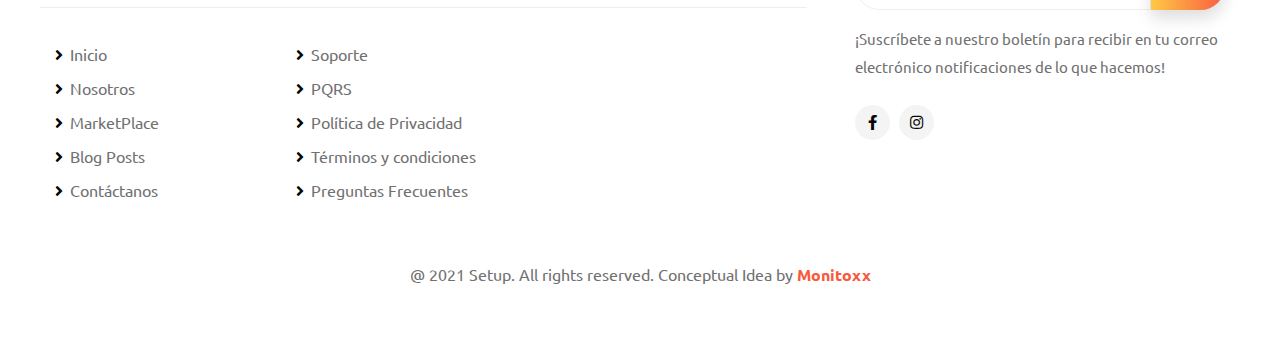
==== commit 74d9b2c3: "ventanas emergentes" ====
--- a/about.html
+++ b/about.html
@@ -282,14 +282,14 @@
                     <p class="mt-3">Me gustan mucho los deportes, por ejemplo, el béisbol, el voleibol, el fútbol, el ciclismo; y en especial los que practiqué durante años: la natación y el tenis. Además, soy un amante de la comida, no sólo por el hecho de comerla, sino también de prepararla; me gusta mucho hacer panes, pizzas, tortas, galletas, etc. 😄😄<br><br>Recientemente me gradué de la primera generación de Disruptores Lab, un programa del BID Lab, apoyado por Comfama. Que busca a jóvenes extraordinarios en la ciudad, para potencializar sus talentos y hacerlos crecer personalmente durante el proceso. A ellos les debo mucho, en especial a mi mentora Alejandra Posada, que me aconsejó de una forma increíble y me ayudó a superar inseguridades mías. Es que sin el apoyo de este programa hacia nosotros, no hubiera podido estar en esta gran oportunidad, como lo es, el diplomado de Fundamentos de Programación; y a su vez, tampoco hubiera podido plasmar mi idea de ARTE.com en el mundo real (o bueno, virtual 😂).</p><br>
                     <footer class="w3l-footer-16 w3l-footer-16-main container row footer-p col-lg-4 col-md-7 column mt-lg-0 mt-4 columns-2 mt-4">
                             <ul class="social">
-                                <li><a href="https://es-la.facebook.com/luis.jimenezbernal.9"><span class="fab fa-facebook-f" aria-hidden="true"></span></a>
+                                <li><a href="https://es-la.facebook.com/luis.jimenezbernal.9" target="_blank"><span class="fab fa-facebook-f" aria-hidden="true"></span></a>
                                 </li>
                                 <!-- <li><a href="#twitter"><span class="fab fa-twitter" aria-hidden="true"></span></a>
                                 </li> -->
                                 <!-- <li><a href="#google-plus"><span class="fab fa-google-plus-g"
                                             aria-hidden="true"></span></a>
                                 </li> -->
-                                <li><a href="https://instagram.com/luisjjimenez130?utm_medium=copy_link"><span class="fab fa-instagram" aria-hidden="true"></span></a>
+                                <li><a href="https://instagram.com/luisjjimenez130?utm_medium=copy_link" target="_blank"><span class="fab fa-instagram" aria-hidden="true"></span></a>
                                 </li>
                                 <!-- <li><a href="#linkedin"><span class="fab fa-linkedin-in" aria-hidden="true"></span></a>
                                 </li> -->
@@ -314,7 +314,7 @@
                         <div class="position-relative">
                             <img src="assets/images/profe.jpeg" class="img-responsive" alt="content-photo">
                             <div class="text-position">
-                                <h4><a href="https://github.com/xaca">Andrés Bedoya</a></h4>
+                                <h4><a href="https://github.com/xaca" target="_blank">Andrés Bedoya</a></h4>
                                 <p>Desarrollador auxiliar</p>
                             </div>
                         </div>
@@ -323,7 +323,7 @@
                         <div class="position-relative">
                             <img src="assets/images/luis.jpg" class="img-responsive" alt="content-photo">
                             <div class="text-position">
-                                <h4><a href="https://github.com/monitoxx">Luis Jiménez</a></h4>
+                                <h4><a href="https://github.com/monitoxx" target="_blank">Luis Jiménez</a></h4>
                                 <p>Fundador y desarrolador</p>
                             </div>
                         </div>
@@ -332,7 +332,7 @@
                         <div class="position-relative">
                             <img src="assets/images/mateo.jpeg" class="img-responsive" alt="content-photo">
                             <div class="text-position">
-                                <h4><a href="https://github.com/Teohub7">Mateo Muñoz</a></h4>
+                                <h4><a href="https://github.com/Teohub7" target="_blank">Mateo Muñoz</a></h4>
                                 <p>Dpto. Creativo</p>
                             </div>
                         </div>
@@ -395,14 +395,14 @@
                         </div>
                         <div class="columns-2 mt-4">
                             <ul class="social">
-                                <li><a href="https://es-la.facebook.com/luis.jimenezbernal.9"><span class="fab fa-facebook-f" aria-hidden="true"></span></a>
+                                <li><a href="https://es-la.facebook.com/luis.jimenezbernal.9" target="_blank"><span class="fab fa-facebook-f" aria-hidden="true"></span></a>
                                 </li>
                                 <!-- <li><a href="#twitter"><span class="fab fa-twitter" aria-hidden="true"></span></a>
                                 </li> -->
                                 <!-- <li><a href="#google-plus"><span class="fab fa-google-plus-g"
                                             aria-hidden="true"></span></a>
                                 </li> -->
-                                <li><a href="https://instagram.com/luisjjimenez130?utm_medium=copy_link"><span class="fab fa-instagram" aria-hidden="true"></span></a>
+                                <li><a href="https://instagram.com/luisjjimenez130?utm_medium=copy_link" target="_blank"><span class="fab fa-instagram" aria-hidden="true"></span></a>
                                 </li>
                                 <!-- <li><a href="#linkedin"><span class="fab fa-linkedin-in" aria-hidden="true"></span></a>
                                 </li> -->
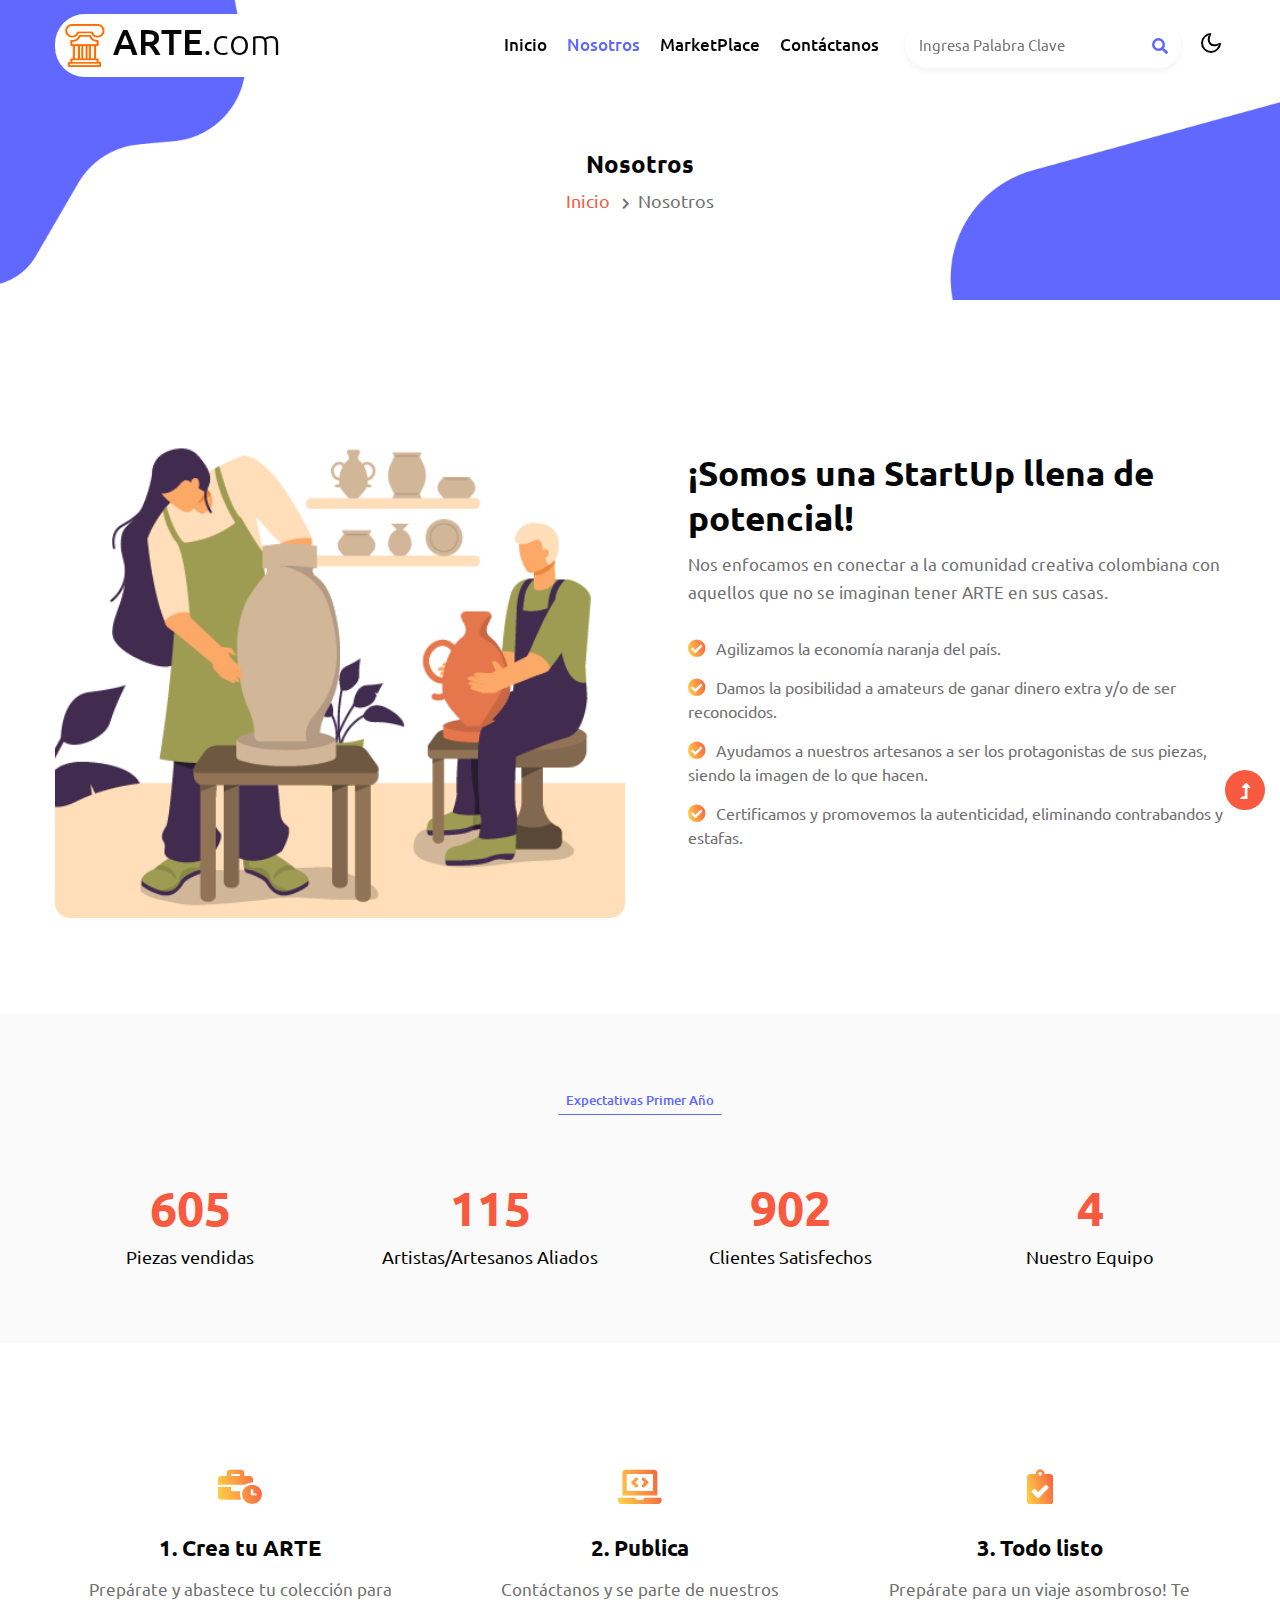
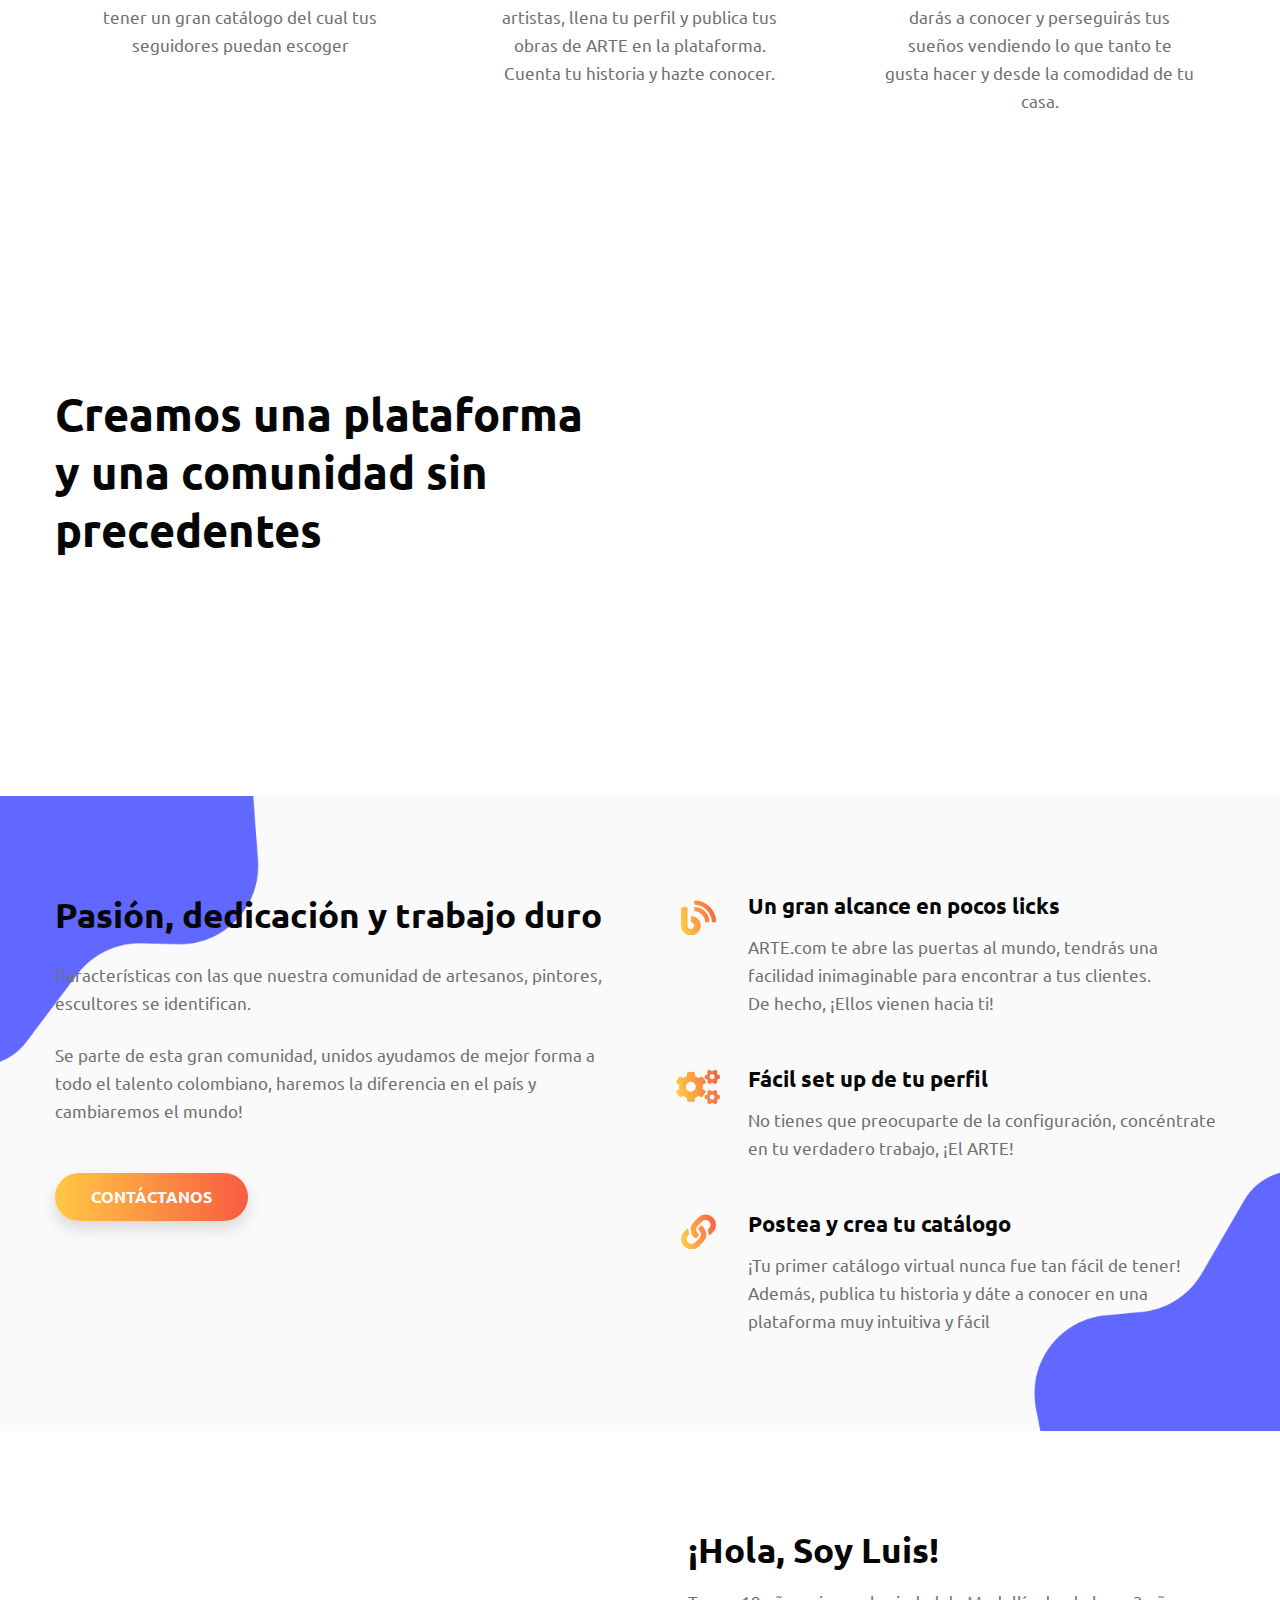
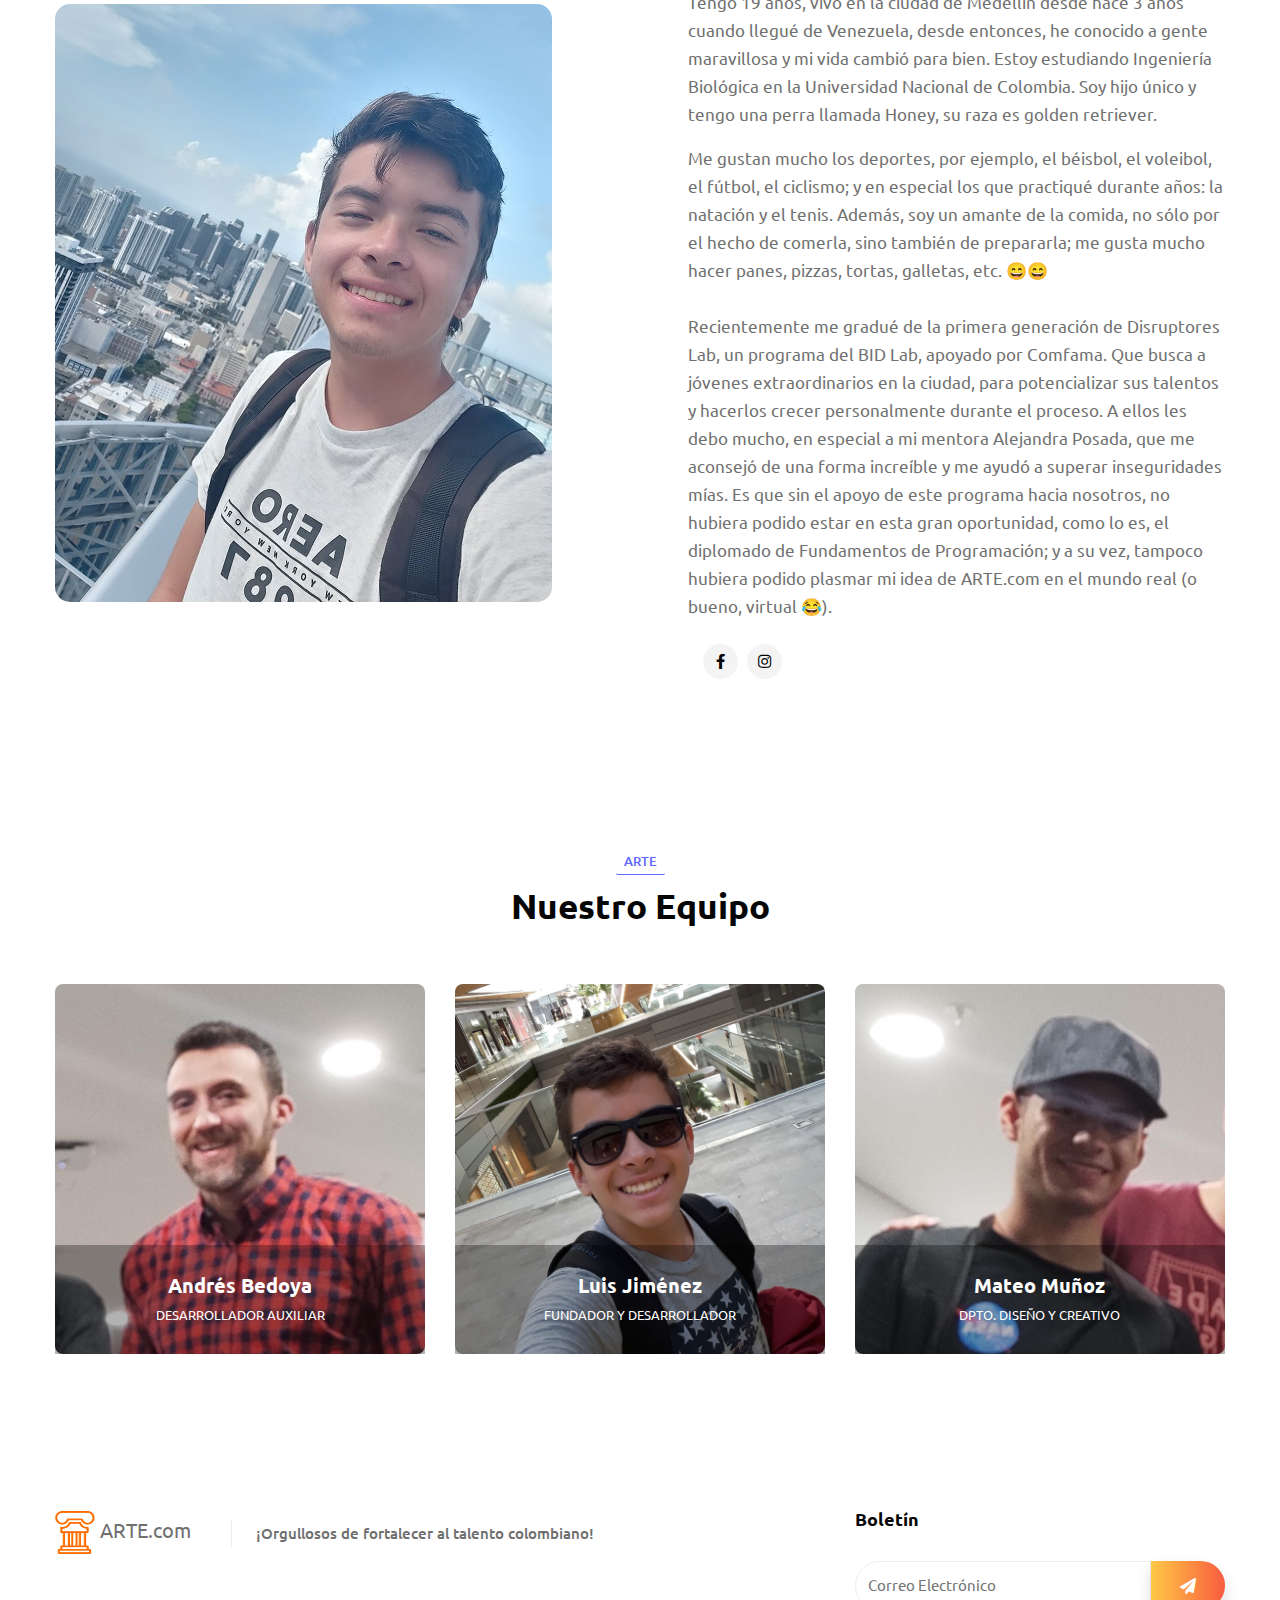
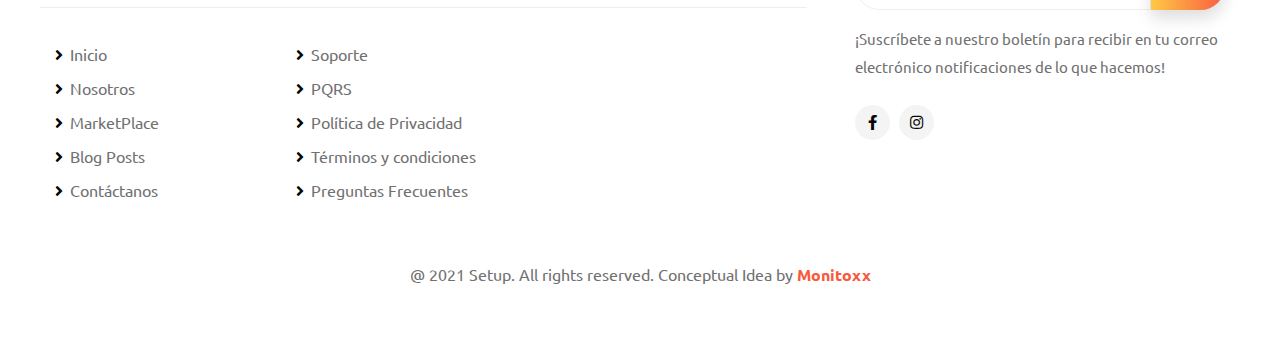
==== commit 264d1c2f: "cambio final ortografia" ====
--- a/about.html
+++ b/about.html
@@ -278,7 +278,7 @@
                 </div>
                 <div class="col-md-6 content-left mb-md-0 mb-5 pl-lg-5 order-md-last order-first">
                     <h3 class="mb-3">¡Hola, Soy Luis!</h3>
-                    <p>Tengo 19 años, vivo en la ciudad de Medellín desde hace 3 años cuando llegué de Venezuela, desde entonces, he conocido a gente maravillosa y me vida cambió para bien. Estoy estudiando Ingeniería Biológica en la Universidad Nacional de Colombia. Soy hijo único y tengo una perra llamada Honey, su raza es golden retriever.</p>
+                    <p>Tengo 19 años, vivo en la ciudad de Medellín desde hace 3 años cuando llegué de Venezuela, desde entonces, he conocido a gente maravillosa y mi vida cambió para bien. Estoy estudiando Ingeniería Biológica en la Universidad Nacional de Colombia. Soy hijo único y tengo una perra llamada Honey, su raza es golden retriever.</p>
                     <p class="mt-3">Me gustan mucho los deportes, por ejemplo, el béisbol, el voleibol, el fútbol, el ciclismo; y en especial los que practiqué durante años: la natación y el tenis. Además, soy un amante de la comida, no sólo por el hecho de comerla, sino también de prepararla; me gusta mucho hacer panes, pizzas, tortas, galletas, etc. 😄😄<br><br>Recientemente me gradué de la primera generación de Disruptores Lab, un programa del BID Lab, apoyado por Comfama. Que busca a jóvenes extraordinarios en la ciudad, para potencializar sus talentos y hacerlos crecer personalmente durante el proceso. A ellos les debo mucho, en especial a mi mentora Alejandra Posada, que me aconsejó de una forma increíble y me ayudó a superar inseguridades mías. Es que sin el apoyo de este programa hacia nosotros, no hubiera podido estar en esta gran oportunidad, como lo es, el diplomado de Fundamentos de Programación; y a su vez, tampoco hubiera podido plasmar mi idea de ARTE.com en el mundo real (o bueno, virtual 😂).</p><br>
                     <footer class="w3l-footer-16 w3l-footer-16-main container row footer-p col-lg-4 col-md-7 column mt-lg-0 mt-4 columns-2 mt-4">
                             <ul class="social">
@@ -324,7 +324,7 @@
                             <img src="assets/images/luis.jpg" class="img-responsive" alt="content-photo">
                             <div class="text-position">
                                 <h4><a href="https://github.com/monitoxx" target="_blank">Luis Jiménez</a></h4>
-                                <p>Fundador y desarrolador</p>
+                                <p>Fundador y desarrollador</p>
                             </div>
                         </div>
                     </div>
@@ -333,7 +333,7 @@
                             <img src="assets/images/mateo.jpeg" class="img-responsive" alt="content-photo">
                             <div class="text-position">
                                 <h4><a href="https://github.com/Teohub7" target="_blank">Mateo Muñoz</a></h4>
-                                <p>Dpto. Creativo</p>
+                                <p>Dpto. Diseño y Creativo</p>
                             </div>
                         </div>
                     </div>
